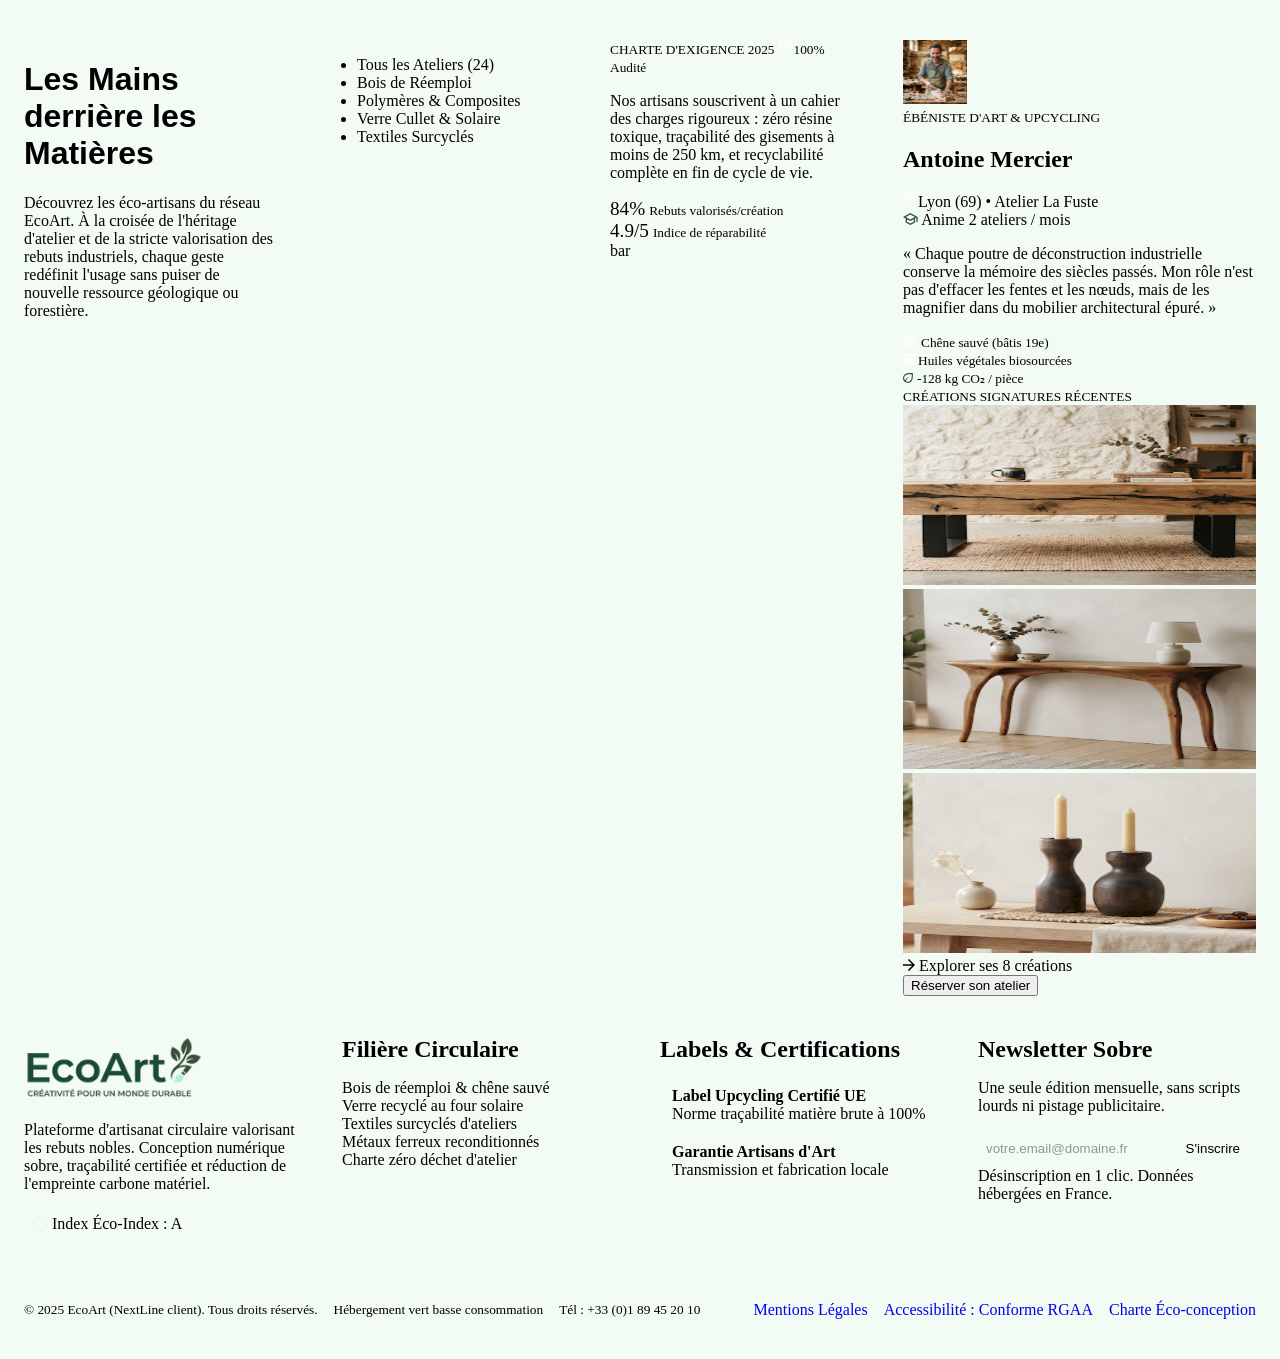
==== artisans.html @ bdea76fc "pushing the footer" ====
<!DOCTYPE html>
<html lang="fr">

<head>
    <meta charset="UTF-8">
    <meta name="viewport" content="width=device-width, initial-scale=1.0">
    <link rel="stylesheet" href="css/styles.css">
    <link rel="stylesheet" href="css/variables.css">
    <title>Nos Artisans - EcoArt</title>
</head>

<body>
    <div class="container">
        <div class="title">
            <h1>Les Mains derrière les
                Matières</h1>
            <p>Découvrez les éco-artisans du réseau EcoArt. À la croisée de l'héritage d'atelier et de la stricte
                valorisation des rebuts industriels, chaque geste redéfinit l'usage sans puiser de nouvelle
                ressource géologique ou forestière.</p>
        </div>
        <div class="choices">
            <ul>
                <li>Tous les Ateliers (24)</li>
                <li>Bois de Réemploi</li>
                <li>Polymères & Composites</li>
                <li>Verre Cullet & Solaire</li>
                <li>Textiles Surcyclés</li>
            </ul>
        </div>
        <div class="charte">
            <div>
                <small>CHARTE D'EXIGENCE 2025</small>
                <svg width="11" height="14" viewBox="0 0 11 14" fill="none" xmlns="http://www.w3.org/2000/svg">
                    <path
                        d="M4.63333 9.03333L8.4 5.26667L7.45 4.31667L4.63333 7.13333L3.23333 5.73333L2.28333 6.68333L4.63333 9.03333ZM5.33333 13.3333C3.78889 12.9444 2.51389 12.0583 1.50833 10.675C0.502778 9.29167 0 7.75556 0 6.06667V2L5.33333 0L10.6667 2V6.06667C10.6667 7.75556 10.1639 9.29167 9.15833 10.675C8.15278 12.0583 6.87778 12.9444 5.33333 13.3333ZM5.33333 11.9333C6.48889 11.5667 7.44444 10.8333 8.2 9.73333C8.95555 8.63333 9.33333 7.41111 9.33333 6.06667V2.91667L5.33333 1.41667L1.33333 2.91667V6.06667C1.33333 7.41111 1.71111 8.63333 2.46667 9.73333C3.22222 10.8333 4.17778 11.5667 5.33333 11.9333Z"
                        fill="white" />
                </svg>
                <small>100% Audité</small>
                <p>Nos artisans souscrivent à un cahier des charges rigoureux
                    : zéro résine toxique, traçabilité des gisements à moins de
                    250 km, et recyclabilité complète en fin de cycle de vie.</p>
                <div class="percent">
                    <div>
                        <big>84%</big>
                        <small>Rebuts valorisés/création</small>
                    </div>
                    <div>
                        <big>4.9/5</big>
                        <small>Indice de réparabilité</small>
                    </div>
                </div>
                <div>
                    bar
                </div>
            </div>
        </div>
        <div class="cards">
            <div class="card1">
                <div class="title">
                    <svg width="64" height="64" viewBox="0 0 64 64" fill="none" xmlns="http://www.w3.org/2000/svg"
                        xmlns:xlink="http://www.w3.org/1999/xlink">
                        <rect width="64" height="64" fill="url(#pattern0_17_77)" />
                        <defs>
                            <pattern id="pattern0_17_77" patternContentUnits="objectBoundingBox" width="1" height="1">
                                <use xlink:href="#image0_17_77"
                                    transform="matrix(0.00780904 0 0 0.0078125 -0.417563 0)" />
                            </pattern>
                            <image id="image0_17_77" width="235" height="128" preserveAspectRatio="none"
                                xlink:href="[data-uri]" />
                        </defs>
                    </svg>
                    <div class="right">
                        <small>ÉBÉNISTE D'ART & UPCYCLING</small>
                        <h2>Antoine Mercier</h2>
                        <svg width="11" height="14" viewBox="0 0 11 14" fill="none" xmlns="http://www.w3.org/2000/svg">
                            <path
                                d="M5.33333 6.66667C5.7 6.66667 6.01389 6.53611 6.275 6.275C6.53611 6.01389 6.66667 5.7 6.66667 5.33333C6.66667 4.96667 6.53611 4.65278 6.275 4.39167C6.01389 4.13056 5.7 4 5.33333 4C4.96667 4 4.65278 4.13056 4.39167 4.39167C4.13056 4.65278 4 4.96667 4 5.33333C4 5.7 4.13056 6.01389 4.39167 6.275C4.65278 6.53611 4.96667 6.66667 5.33333 6.66667ZM5.33333 11.5667C6.68889 10.3222 7.69444 9.19167 8.35 8.175C9.00556 7.15833 9.33333 6.25556 9.33333 5.46667C9.33333 4.25556 8.94722 3.26389 8.175 2.49167C7.40278 1.71944 6.45556 1.33333 5.33333 1.33333C4.21111 1.33333 3.26389 1.71944 2.49167 2.49167C1.71944 3.26389 1.33333 4.25556 1.33333 5.46667C1.33333 6.25556 1.66111 7.15833 2.31667 8.175C2.97222 9.19167 3.97778 10.3222 5.33333 11.5667ZM5.33333 13.3333C3.54444 11.8111 2.20833 10.3972 1.325 9.09167C0.441667 7.78611 0 6.57778 0 5.46667C0 3.8 0.536111 2.47222 1.60833 1.48333C2.68056 0.494444 3.92222 0 5.33333 0C6.74444 0 7.98611 0.494444 9.05833 1.48333C10.1306 2.47222 10.6667 3.8 10.6667 5.46667C10.6667 6.57778 10.225 7.78611 9.34167 9.09167C8.45833 10.3972 7.12222 11.8111 5.33333 13.3333Z"
                                fill="white" />
                        </svg>
                        <span>Lyon (69) • Atelier La Fuste</span>
                    </div>
                    <div class="smalltitle">
                        <svg width="15" height="12" viewBox="0 0 15 12" fill="none" xmlns="http://www.w3.org/2000/svg">
                            <path
                                d="M7.33333 12L2.66667 9.46667V5.46667L0 4L7.33333 0L14.6667 4V9.33333H13.3333V4.73333L12 5.46667V9.46667L7.33333 12ZM7.33333 6.46667L11.9 4L7.33333 1.53333L2.76667 4L7.33333 6.46667ZM7.33333 10.4833L10.6667 8.68333V6.16667L7.33333 8L4 6.16667V8.68333L7.33333 10.4833Z"
                                fill="#335238" />
                        </svg>
                        <span>Anime 2 ateliers / mois</span>
                    </div>
                    <p>« Chaque poutre de déconstruction industrielle conserve la mémoire des
                        siècles passés. Mon rôle n'est pas d'effacer les fentes et les nœuds, mais de
                        les magnifier dans du mobilier architectural épuré. »</p>
                    <div>
                        <div>
                            <svg width="14" height="12" viewBox="0 0 14 12" fill="none"
                                xmlns="http://www.w3.org/2000/svg">
                                <path
                                    d="M4.08333 11.6667V9.33333H0L2.24583 5.83333H1.16667L5.25 0L7 2.50833L8.75 0L12.8333 5.83333H11.7542L14 9.33333H9.91667V11.6667H7.58333V9.33333H6.41667V11.6667H4.08333ZM9.75625 8.16667H11.8708L9.61042 4.66667H10.5875L8.75 2.04167L7.71458 3.51458L9.33333 5.83333H8.25417L9.75625 8.16667ZM2.12917 8.16667H8.37083L6.11042 4.66667H7.0875L5.25 2.04167L3.4125 4.66667H4.38958L2.12917 8.16667ZM2.12917 8.16667H4.38958H3.4125H5.25H7.0875H6.11042H8.37083H2.12917ZM9.75625 8.16667H8.25417H9.33333H7.71458H8.75H10.5875H9.61042H11.8708H9.75625ZM7.58333 9.33333H9.91667H7.58333Z"
                                    fill="white" />
                            </svg>
                            <small>Chêne sauvé (bâtis 19e)</small>
                        </div>
                        <div>
                            <svg width="11" height="11" viewBox="0 0 11 11" fill="none"
                                xmlns="http://www.w3.org/2000/svg">
                                <path
                                    d="M0.583333 10.5C0.418056 10.5 0.279514 10.4441 0.167708 10.3323C0.0559028 10.2205 0 10.0819 0 9.91667C0 9.75139 0.0559028 9.61285 0.167708 9.50104C0.279514 9.38924 0.418056 9.33333 0.583333 9.33333H1.16667V5.83333H0.583333C0.418056 5.83333 0.279514 5.77743 0.167708 5.66563C0.0559028 5.55382 0 5.41528 0 5.25C0 5.08472 0.0559028 4.94618 0.167708 4.83437C0.279514 4.72257 0.418056 4.66667 0.583333 4.66667H1.16667V1.16667H0.583333C0.418056 1.16667 0.279514 1.11076 0.167708 0.998958C0.0559028 0.887153 0 0.748611 0 0.583333C0 0.418056 0.0559028 0.279514 0.167708 0.167708C0.279514 0.0559028 0.418056 0 0.583333 0H9.91667C10.0819 0 10.2205 0.0559028 10.3323 0.167708C10.4441 0.279514 10.5 0.418056 10.5 0.583333C10.5 0.748611 10.4441 0.887153 10.3323 0.998958C10.2205 1.11076 10.0819 1.16667 9.91667 1.16667H9.33333V4.66667H9.91667C10.0819 4.66667 10.2205 4.72257 10.3323 4.83437C10.4441 4.94618 10.5 5.08472 10.5 5.25C10.5 5.41528 10.4441 5.55382 10.3323 5.66563C10.2205 5.77743 10.0819 5.83333 9.91667 5.83333H9.33333V9.33333H9.91667C10.0819 9.33333 10.2205 9.38924 10.3323 9.50104C10.4441 9.61285 10.5 9.75139 10.5 9.91667C10.5 10.0819 10.4441 10.2205 10.3323 10.3323C10.2205 10.4441 10.0819 10.5 9.91667 10.5H0.583333ZM2.33333 9.33333H8.16667V5.83333C8.00139 5.83333 7.86285 5.77743 7.75104 5.66563C7.63924 5.55382 7.58333 5.41528 7.58333 5.25C7.58333 5.08472 7.63924 4.94618 7.75104 4.83437C7.86285 4.72257 8.00139 4.66667 8.16667 4.66667V1.16667H2.33333V4.66667C2.49861 4.66667 2.63715 4.72257 2.74896 4.83437C2.86076 4.94618 2.91667 5.08472 2.91667 5.25C2.91667 5.41528 2.86076 5.55382 2.74896 5.66563C2.63715 5.77743 2.49861 5.83333 2.33333 5.83333V9.33333ZM5.25 7.58333C5.73611 7.58333 6.14931 7.41563 6.48958 7.08021C6.82986 6.74479 7 6.33889 7 5.8625C7 5.48333 6.89062 5.15764 6.67188 4.88542C6.45312 4.61319 5.97917 4.05417 5.25 3.20833C4.52083 4.04444 4.04688 4.60104 3.82812 4.87813C3.60938 5.15521 3.5 5.48333 3.5 5.8625C3.5 6.33889 3.67014 6.74479 4.01042 7.08021C4.35069 7.41563 4.76389 7.58333 5.25 7.58333ZM2.33333 9.33333V1.16667V9.33333Z"
                                    fill="white" />
                            </svg>
                            <small>Huiles végétales biosourcées</small>
                        </div>
                        <div>
                            <svg width="10" height="10" viewBox="0 0 10 10" fill="none"
                                xmlns="http://www.w3.org/2000/svg">
                                <path
                                    d="M1.4 8.51218C0.9625 8.07468 0.619792 7.56912 0.371875 6.99551C0.123958 6.4219 0 5.82885 0 5.21635C0 4.60385 0.116667 3.99864 0.35 3.40072C0.583333 2.8028 0.9625 2.24135 1.4875 1.71635C1.82778 1.37607 2.24826 1.0844 2.74896 0.841346C3.24965 0.598291 3.84271 0.406277 4.52812 0.265304C5.21354 0.124332 5.99618 0.0392628 6.87604 0.0100962C7.7559 -0.0190705 8.74028 0.0149573 9.82917 0.112179C9.90694 1.14274 9.93125 2.09065 9.90208 2.95593C9.87292 3.82121 9.79271 4.60142 9.66146 5.29655C9.53021 5.99169 9.34549 6.59933 9.10729 7.11947C8.8691 7.63961 8.575 8.07468 8.225 8.42468C7.70972 8.93996 7.16285 9.31669 6.58437 9.55489C6.0059 9.79308 5.41528 9.91218 4.8125 9.91218C4.18056 9.91218 3.56319 9.78822 2.96042 9.5403C2.35764 9.29239 1.8375 8.94968 1.4 8.51218ZM3.03333 8.27885C3.31528 8.44412 3.60451 8.56322 3.90104 8.63614C4.19757 8.70905 4.50139 8.74551 4.8125 8.74551C5.25972 8.74551 5.70208 8.65558 6.13958 8.47572C6.57708 8.29586 6.99514 8.00662 7.39375 7.60801C7.56875 7.43301 7.74618 7.18753 7.92604 6.87155C8.1059 6.55558 8.26146 6.14239 8.39271 5.63197C8.52396 5.12155 8.62361 4.50419 8.69167 3.77989C8.75972 3.05558 8.76944 2.19274 8.72083 1.19135C8.24444 1.1719 7.70729 1.16461 7.10938 1.16947C6.51146 1.17433 5.91597 1.22051 5.32292 1.30801C4.72986 1.39551 4.16597 1.53649 3.63125 1.73093C3.09653 1.92537 2.65903 2.19274 2.31875 2.53301C1.88125 2.97051 1.57986 3.40315 1.41458 3.83093C1.24931 4.25871 1.16667 4.6719 1.16667 5.07051C1.16667 5.64412 1.27604 6.14725 1.49479 6.57989C1.71354 7.01253 1.90556 7.31635 2.07083 7.49135C2.47917 6.71357 3.01875 5.96739 3.68958 5.2528C4.36042 4.53822 5.14306 3.95246 6.0375 3.49551C5.3375 4.10801 4.72743 4.80072 4.20729 5.57364C3.68715 6.34655 3.29583 7.24829 3.03333 8.27885Z"
                                    fill="#335238" />
                            </svg>
                            <small>-128 kg CO₂ / pièce</small>
                        </div>
                    </div>
                    <div>
                        <small>CRÉATIONS SIGNATURES RÉCENTES</small>
                        <svg width="353" height="180" viewBox="0 0 353 180" fill="none"
                            xmlns="http://www.w3.org/2000/svg" xmlns:xlink="http://www.w3.org/1999/xlink">
                            <rect width="353" height="180" fill="url(#pattern0_17_111)" />
                            <defs>
                                <pattern id="pattern0_17_111" patternContentUnits="objectBoundingBox" width="1"
                                    height="1">
                                    <use xlink:href="#image0_17_111"
                                        transform="translate(-0.417563) scale(0.00358423)" />
                                </pattern>
                                <image id="image0_17_111" width="512" height="279" preserveAspectRatio="none"
                                    xlink:href="[data-uri]" />
                            </defs>
                        </svg>
                        <svg width="353" height="180" viewBox="0 0 353 180" fill="none"
                            xmlns="http://www.w3.org/2000/svg" xmlns:xlink="http://www.w3.org/1999/xlink">
                            <rect width="353" height="180" fill="url(#pattern0_17_115)" />
                            <defs>
                                <pattern id="pattern0_17_115" patternContentUnits="objectBoundingBox" width="1"
                                    height="1">
                                    <use xlink:href="#image0_17_115"
                                        transform="translate(-0.417563) scale(0.00358423)" />
                                </pattern>
                                <image id="image0_17_115" width="512" height="279" preserveAspectRatio="none"
                                    xlink:href="[data-uri]" />
                            </defs>
                        </svg>

                        <svg width="353" height="180" viewBox="0 0 353 180" fill="none"
                            xmlns="http://www.w3.org/2000/svg" xmlns:xlink="http://www.w3.org/1999/xlink">
                            <rect width="353" height="180" fill="url(#pattern0_17_119)" />
                            <defs>
                                <pattern id="pattern0_17_119" patternContentUnits="objectBoundingBox" width="1"
                                    height="1">
                                    <use xlink:href="#image0_17_119"
                                        transform="translate(-0.417563) scale(0.00358423)" />
                                </pattern>
                                <image id="image0_17_119" width="512" height="279" preserveAspectRatio="none"
                                    xlink:href="[data-uri]" />
                            </defs>
                        </svg>

                    </div>
                </div>
                <div>
                    <div>
                        <svg width="12" height="12" viewBox="0 0 12 12" fill="none" xmlns="http://www.w3.org/2000/svg">
                            <path
                                d="M9.13125 6.75H0V5.25H9.13125L4.93125 1.05L6 0L12 6L6 12L4.93125 10.95L9.13125 6.75Z"
                                fill="black" />
                        </svg>
                        <span>Explorer ses 8 créations</span>
                    </div>
                    <button <svg width="12" height="14" viewBox="0 0 12 14" fill="none"
                        xmlns="http://www.w3.org/2000/svg">
                        <path
                            d="M1.33333 13.3333C0.966667 13.3333 0.652778 13.2028 0.391667 12.9417C0.130556 12.6806 0 12.3667 0 12V2.66667C0 2.3 0.130556 1.98611 0.391667 1.725C0.652778 1.46389 0.966667 1.33333 1.33333 1.33333H2V0H3.33333V1.33333H8.66667V0H10V1.33333H10.6667C11.0333 1.33333 11.3472 1.46389 11.6083 1.725C11.8694 1.98611 12 2.3 12 2.66667V12C12 12.3667 11.8694 12.6806 11.6083 12.9417C11.3472 13.2028 11.0333 13.3333 10.6667 13.3333H1.33333ZM1.33333 12H10.6667V5.33333H1.33333V12ZM1.33333 4H10.6667V2.66667H1.33333V4ZM1.33333 4V2.66667V4Z"
                            fill="#335238" />
                        </svg>
                        Réserver son atelier
                    </button>
                </div>
            </div>
            <div class="card2">

            </div>
            <div class="card3">

            </div>
            <div class="card4">

            </div>
            <div class="card5">

            </div>
        </div>
    </div>

    <footer>
        <div class="container">
            <div class="brand">
                <div class="footer-logo">
                    <img src="assets/images/Logo EcoArt.png" alt="EcoArt, créativité pour un monde durable">
                </div>
                <div class="index-eco">
                    <p>Plateforme d'artisanat circulaire valorisant
                        les rebuts nobles. Conception numérique
                        sobre, traçabilité certifiée et réduction de
                        l'empreinte carbone matériel.</p>
                    <div class="tag">
                        <svg width="14" height="14" viewBox="0 0 14 14" fill="none" xmlns="http://www.w3.org/2000/svg">
                            <path
                                d="M4.56252 14L3.42189 11.8667L1.2607 11.3333L1.47081 8.86667L0 7L1.47081 5.13333L1.2607 2.66667L3.42189 2.13333L4.56252 0L6.60365 0.966667L8.64478 0L9.78541 2.13333L11.9466 2.66667L11.7365 5.13333L13.2073 7L11.7365 8.86667L11.9466 11.3333L9.78541 11.8667L8.64478 14L6.60365 13.0333L4.56252 14ZM5.0728 12.3L6.60365 11.5667L8.16451 12.3L9.00498 10.7L10.6559 10.2667L10.5058 8.4L11.6164 7L10.5058 5.56667L10.6559 3.7L9.00498 3.3L8.13449 1.7L6.60365 2.43333L5.04279 1.7L4.20232 3.3L2.55141 3.7L2.70149 5.56667L1.59088 7L2.70149 8.4L2.55141 10.3L4.20232 10.7L5.0728 12.3ZM5.9733 9.36667L9.36517 5.6L8.52471 4.63333L5.9733 7.46667L4.68259 6.06667L3.84212 7L5.9733 9.36667Z"
                                fill="#ECF6EE" />
                        </svg>
                        <span class="text">Index Éco-Index : A</span>
                    </div>
                </div>
            </div>
            <div class="filiere-circulaire">
                <h2>Filière Circulaire</h2>
                <ul>
                    <li>Bois de réemploi &amp; chêne sauvé</li>
                    <li>Verre recyclé au four solaire</li>
                    <li>Textiles surcyclés d'ateliers</li>
                    <li>Métaux ferreux reconditionnés</li>
                    <li>Charte zéro déchet d'atelier</li>
                </ul>
            </div>
            <div class="labels-certifications">
                <h2>Labels &amp; Certifications</h2>
                <ul class="labels">
                    <li class="label-card">
                        <strong>Label Upcycling Certifié UE</strong>
                        <span>Norme traçabilité matière brute à 100%</span>
                    </li>
                    <li class="label-card">
                        <strong>Garantie Artisans d'Art</strong>
                        <span>Transmission et fabrication locale</span>
                    </li>
                </ul>
            </div>
            <div class="newsletter">
                <h2>Newsletter Sobre</h2>
                <p>Une seule édition mensuelle, sans scripts
                    lourds ni pistage publicitaire.</p>
                <form action="#">
                    <input type="email" id="email" name="email" placeholder="votre.email@domaine.fr"
                        aria-label="Votre adresse e-mail" required>
                    <button type="submit" class="btn">S'inscrire</button>
                </form>
                <p class="newsletter-note">Désinscription en 1 clic. Données hébergées
                    en France.</p>
            </div>
            <div class="credits">
                <div class="credits-info">
                    <small>© 2025 EcoArt (NextLine client). Tous droits réservés.</small>
                    <small class="A">Hébergement vert basse consommation</small>
                    <small class="A">Tél : +33 (0)1 89 45 20 10</small>
                </div>
                <ul class="credits-links">
                    <li><a href="#">Mentions Légales</a></li>
                    <li><a href="#">Accessibilité : Conforme RGAA</a></li>
                    <li><a href="#">Charte Éco-conception</a></li>
                </ul>
            </div>
        </div>
    </footer>
</body>

</html>
---- css/styles.css ----
h1 {
    font-family: 'Franklin Gothic Medium', 'Arial Narrow', Arial, sans-serif;
}

body {
    background-color: #F2FCF4;
    margin: 0;
    display: flex;
    flex-direction: column;
    align-items: center;
}

nav {
    background-color: #F2FCF4;
}

.nav {
    position: relative;
    display: flex;
    justify-content: space-between;
    align-items: center;
    padding: 24px;
}

.toggle {
    position: absolute;
    opacity: 0;
    width: 44px;
    height: 44px;
    right: 1rem;
    margin: 0;
    cursor: pointer;
    z-index: 2;
}

.burger {
    display: flex;
    flex-direction: column;
    justify-content: center;
    gap: 5px;
    width: 44px;
    height: 44px;
    padding: 10px;
    cursor: pointer;
}

.bar {
    display: block;
    height: 2px;
    background: currentColor;
    transition: transform 0.3s, opacity 0.3s;
}

.toggle:focus-visible+.burger {
    outline: 2px solid currentColor;
}

.toggle:checked+.burger .bar:nth-child(1) {
    transform: translateY(7px) rotate(45deg);
}

.toggle:checked+.burger .bar:nth-child(2) {
    opacity: 0;
}

.toggle:checked+.burger .bar:nth-child(3) {
    transform: translateY(-7px) rotate(-45deg);
}

.items {
    display: none;
    position: absolute;
    top: 100%;
    left: 0;
    right: 0;
    flex-direction: column;
    margin: 0;
    padding: 0;
    list-style: none;
}

.toggle:checked~.items {
    display: flex;
    flex-direction: column;
}

.item {
    display: block;
    padding: 1rem;
    text-decoration: none;
    color: inherit;
    border-top: 1px solid #eee;
}

.header-section {
    background-color: #2F5233;
    margin: 0;
    padding: 20px;
}

footer {
    width: 100%;
    max-width: 100vw;
    background-color: var(--raw-surface-sage-4);
    text-align: center;
    color: var(--raw-neutral-800);
}

.container {
    display: flex;
    flex-direction: column;
    align-items: center;
    gap: 18px;
    padding: 8px 0 0;
}

footer h2 {
    margin: 0 0 16px;
}

.brand {
    display: flex;
    flex-direction: column;
    align-items: center;
    gap: 18px;
}

.footer-logo img {
    display: block;
    width: 180px;
    max-width: 100%;
    height: auto;
}


.index-eco {
    display: flex;
    flex-direction: column;
    align-items: center;
    gap: 18px;
}

.index-eco p {
    max-width: 275px;
    margin: 0;
}

.tag {
    display: inline-flex;
    justify-content: center;
    align-items: center;
    gap: 4px;
    padding: 4px 8px 4px 8px;
    border-radius: 20px;
    background-color: var(--raw-green-900);
    color: var(--raw-surface-sage-4);
}

.tag svg {
    width: 16px;
    height: 16px;
}

footer ul {
    margin: 0;
    padding: 0;
    list-style: none;
}

.filiere-circulaire,
.labels-certifications {
    display: flex;
    flex-direction: column;
    align-items: center;
    width: 100%;
}

.labels {
    display: flex;
    flex-direction: column;
    gap: 4px;
    width: 100%;
}

.label-card {
    display: flex;
    flex-direction: column;
    padding: 8px 12px;
    border-radius: 6px;
    background-color: var(--raw-green-700);
    color: var(--raw-surface-sage-4);
}

.newsletter {
    display: flex;
    flex-direction: column;
    align-items: center;
    width: 100%;
}

.newsletter h2 {
    margin-bottom: 24px;
}

.newsletter p {
    max-width: 275px;
    margin: 0 0 20px;
}

.newsletter form {
    display: flex;
    flex-direction: column;
    gap: 5px;
    width: 100%;
}

.newsletter input {
    width: 100%;
    padding: 6px 8px;
    border: 0;
    border-radius: 4px;
    background-color: var(--raw-surface-white);
}

.newsletter input::placeholder {
    color: #8a9a90;
}

.btn {
    width: 100%;
    padding: 6px 8px;
    border: 0;
    border-radius: 4px;
    background-color: var(--raw-green-900);
    color: var(--raw-surface-white);
    cursor: pointer;
}

.newsletter .newsletter-note {
    max-width: 230px;
    margin: 5px 0 0;
}

.credits {
    display: flex;
    flex-direction: column;
    align-items: center;
    gap: 8px;
    width: 100%;
    padding: 8px 12px;
    background-color: var(--raw-surface-sage-2);
}

.credits-info,
.credits-links {
    display: flex;
    flex-direction: column;
    align-items: center;
    gap: 4px;
}

.credits-links a {
    text-decoration: none;
}

.credits-links a:hover,
.credits-links a:focus-visible {
    text-decoration: underline;
}

.credits-links,
.A {
    display: none;
}

@media screen and (min-width: 768px) {
    footer {
        text-align: left;
    }

    .container {
        display: grid;
        grid-template-columns: repeat(2, 1fr);
        align-items: start;
        gap: 32px 24px;
        padding: 32px 24px 0;
    }

    .brand,
    .index-eco,
    .filiere-circulaire,
    .labels-certifications,
    .newsletter {
        align-items: flex-start;
    }

    .newsletter h2 {
        margin-bottom: 16px;
    }

    .newsletter form {
        flex-direction: row;
    }

    .newsletter input {
        flex: 1;
        width: auto;
        min-width: 0;
    }

    .btn {
        width: auto;
        padding: 6px 16px;
        white-space: nowrap;
    }

    .credits {
        grid-column: 1 / -1;
        width: auto;
        align-items: flex-start;
        gap: 12px;
        padding: 16px 0 32px;
        background-color: transparent;
    }

    .credits-info,
    .credits-links {
        flex-direction: row;
        flex-wrap: wrap;
        align-items: center;
        gap: 8px 16px;
    }

    .credits-links,
    .A {
        display: flex;
    }
}

@media screen and (min-width: 1024px) {
    .container {
        grid-template-columns: repeat(4, 1fr);
        column-gap: 40px;
        padding: 40px 24px 0;
        max-width: 1280px;
        margin: 0 auto;
    }

    .credits {
        flex-direction: row;
        flex-wrap: wrap;
        justify-content: space-between;
        align-items: center;
        gap: 12px 24px;
        padding: 32px 0 40px;
    }
}
---- css/variables.css ----
:root {
  /* 1. PALETTE BRUTE */

  /* Verts */
  --green-950: #002111;
  --green-900: #14422D;   /* vert principal de la marque */
  --green-850: #1D5D40;
  --green-800: #235B3E;
  --green-720: #335238;   /* vert ateliers / artisans / bandeaux */
  --green-700: #37583C;
  --green-650: #2D5A43;
  --green-550: #3A674F;
  --green-300: #9FCFB2;
  --green-200: #B5F0CA;   /* accent pastel */

  /* Terracotta */
  --terracotta-950: #3A0A00;
  --terracotta-800: #733826;
  --terracotta-600: #86432D;  /* CTA principal */
  --terracotta-500: #944931;
  --terracotta-200: #FD9D80;
  --terracotta-100: #FFE2D6;  /* fond pêche doux */

  /* Rouge */
  --red-500: #BA1A1A;

  /* Neutres */
  --neutral-900: #151D19;
  --neutral-800: #414943;
  --neutral-600: #717973;
  --neutral-500: #767676;
  --neutral-400: #9CA3AF;

  /* Surfaces claires */
  --white:       #FFFFFF;
  --mint-50:     #F2FCF4;
  --sage-100:    #EDF8F2;
  --sage-150:    #ECF6EE;
  --sage-200:    #E9F3EB;
  --sage-300:    #D7EFE2;
  --linen:       #E1EBE3;
  --cream:       #F8EFEC;


  --bg-page:            var(--mint-50);        /* fond général des pages */
  --bg-page-alt:        var(--white);
  --bg-section-light:   var(--sage-150);       /* sections claires, footer */
  --bg-section-dark:    var(--green-900);      /* sections très foncées */
  --bg-section-accent:  var(--green-720);      /* bandeaux, ateliers, artisans */
  --bg-section-warm:    var(--terracotta-100); /* sections pêche */

  /* ---------- CARTES ---------- */
  --card-bg:            var(--white);
  --card-bg-soft:       var(--sage-100);
  --card-bg-muted:      var(--mint-50);
  --card-bg-dark:       var(--green-720);      /* carte produit sombre */
  --card-text-on-dark:  var(--white);

  /* ---------- TEXTE ---------- */
  --text-primary:       var(--neutral-900);    /* titres */
  --text-body:          var(--neutral-800);    /* texte courant */
  --text-muted:         var(--neutral-600);    /* labels, texte secondaire */
  --text-inverse:       var(--white);          /* sur fond sombre */
  --text-brand:         var(--green-900);
  --text-accent:        var(--terracotta-600); /* sur-titres (ex: FILIÈRE D'ÉCO-CONCEPTION) */
  --text-error:         var(--red-500);

  /* ---------- BOUTONS ---------- */
  /* Primaire (terracotta) */
  --btn-primary-bg:         var(--terracotta-600);
  --btn-primary-bg-hover:   var(--terracotta-500);
  --btn-primary-text:       var(--white);

  /* Secondaire (vert) */
  --btn-secondary-bg:       var(--green-900);
  --btn-secondary-bg-hover: var(--green-720);
  --btn-secondary-text:     var(--white);

  /* Bouton clair (ex: "Ajouter" sur carte sombre) */
  --btn-light-bg:           var(--white);
  --btn-light-text:         var(--green-900);

  /* ---------- FILTRES / PILLS ---------- */
  --filter-bg:              var(--sage-200);
  --filter-text:            var(--text-primary);
  --filter-active-bg:       var(--green-900);
  --filter-active-text:     var(--white);

  /* ---------- FORMULAIRES ---------- */
  --input-bg:               var(--white);
  --input-text:             var(--text-primary);
  --input-placeholder:      var(--neutral-600);
  --input-border:           var(--neutral-500);
  --input-border-focus:     var(--green-900);
  --input-border-error:     var(--red-500);
  --input-search-bg:        var(--green-720);  /* barre de recherche */
  --input-search-text:      var(--white);

  /* ---------- BADGES & TAGS ---------- */
  --badge-green-bg:         var(--sage-300);
  --badge-green-text:       var(--green-900);
  --badge-warm-bg:          var(--terracotta-100);
  --badge-warm-text:        var(--terracotta-950);
  --badge-dark-bg:          var(--green-900);
  --badge-dark-text:        var(--white);

  /* ---------- BORDURES & SÉPARATEURS ---------- */
  --border-subtle:          rgba(219, 229, 221, 0.90);
  --border-light:           rgba(192, 201, 193, 0.30);
  --border-strong:          var(--neutral-400);
  --border-brand:           var(--green-900);

  /* ---------- ÉTATS / FEEDBACK ---------- */
  --state-success:          var(--green-800);
  --state-success-bg:       var(--sage-300);
  --state-error:            var(--red-500);
  --state-warning-bg:       var(--terracotta-100);

  /* ---------- ICÔNES ---------- */
  --icon-default:           var(--green-900);
  --icon-inverse:           var(--white);
  --icon-accent:            var(--terracotta-600);

  /* ---------- OVERLAYS / TRANSPARENCES ---------- */
  --overlay-dark:           rgba(51, 82, 56, 0.90);
  --overlay-light:          rgba(242, 252, 244, 0.95);
  --overlay-light-soft:     rgba(242, 252, 244, 0.90);
  --overlay-white:          rgba(255, 255, 255, 0.20);
  --overlay-green:          rgba(20, 66, 45, 0.20);

  /* ---------- HEADER / FOOTER ---------- */
  --header-bg:              var(--bg-page);
  --header-text:            var(--text-primary);
  --footer-bg:              var(--bg-section-light);
  --footer-text:            var(--text-body);
}

/* Exemple d'utilisation :
   .btn-primary { background: var(--btn-primary-bg); color: var(--btn-primary-text); }
   .btn-primary:hover { background: var(--btn-primary-bg-hover); }
   .card--dark { background: var(--card-bg-dark); color: var(--card-text-on-dark); }
*/
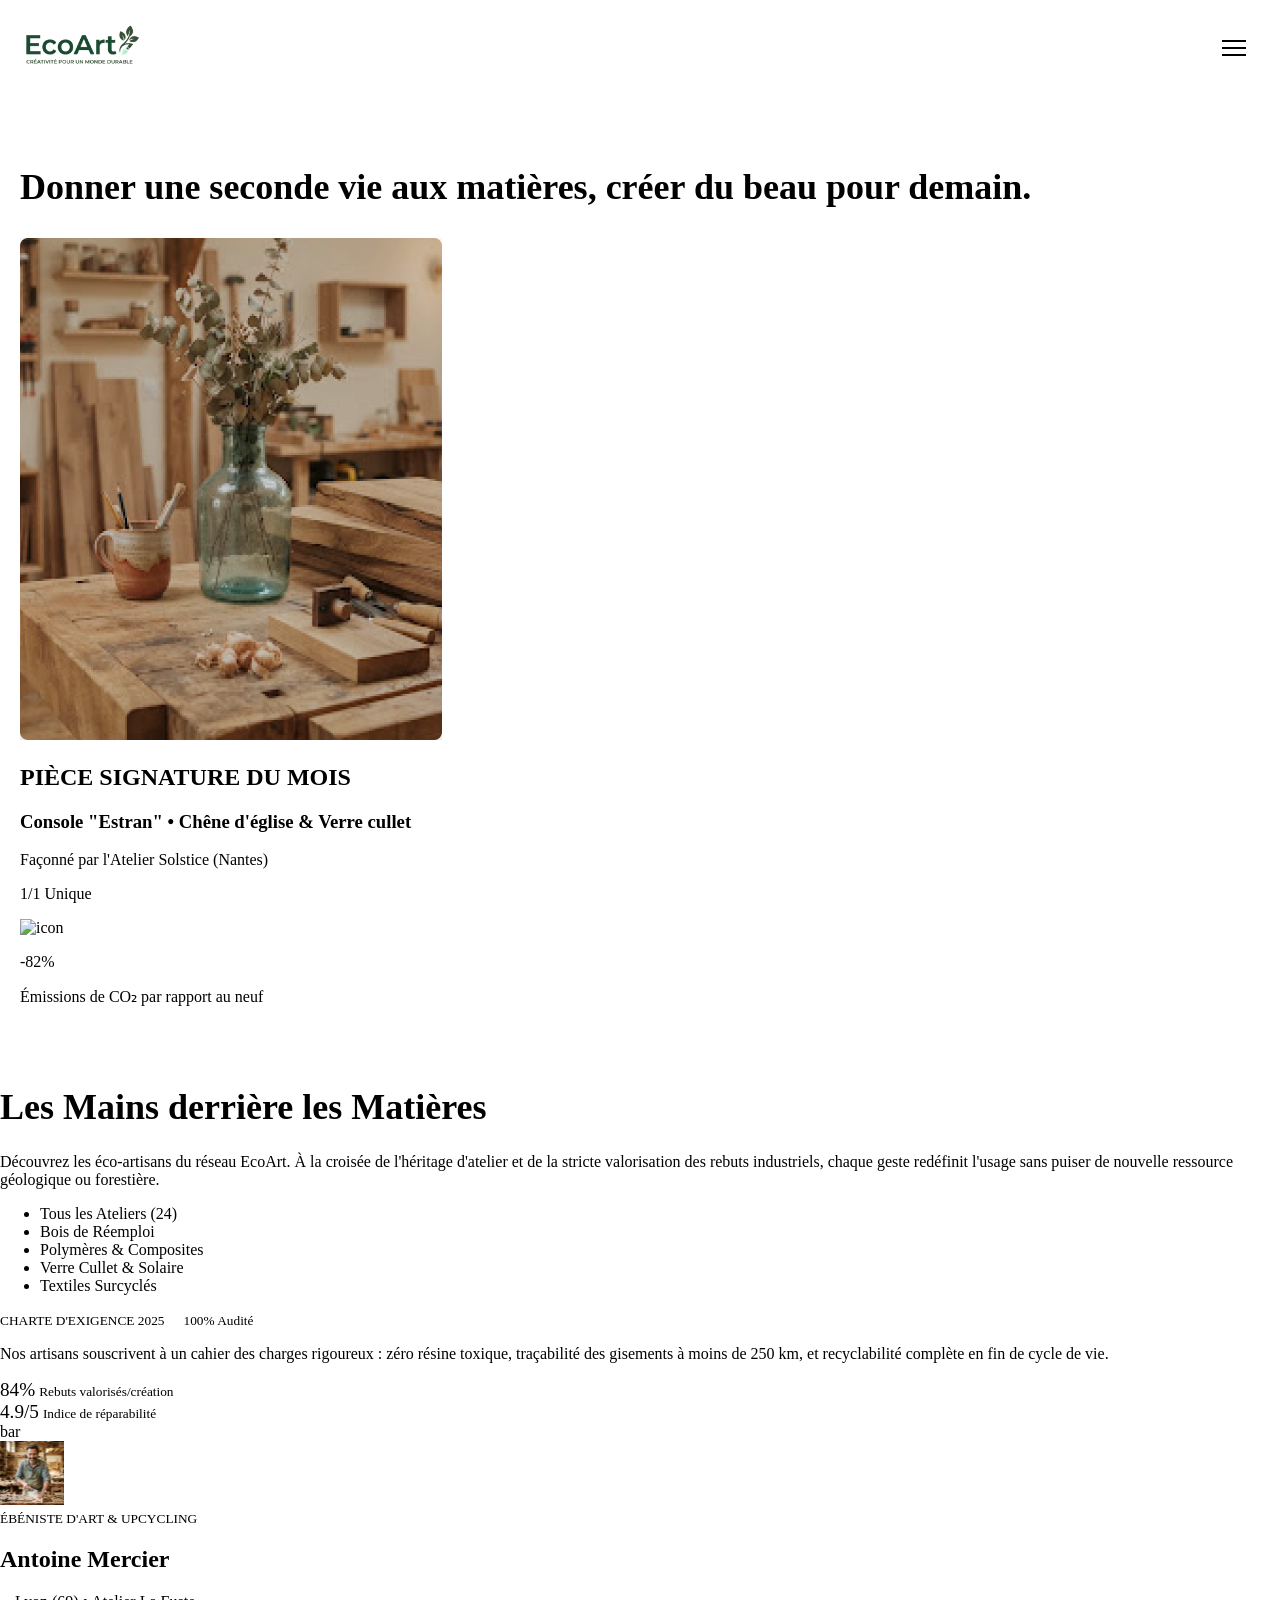
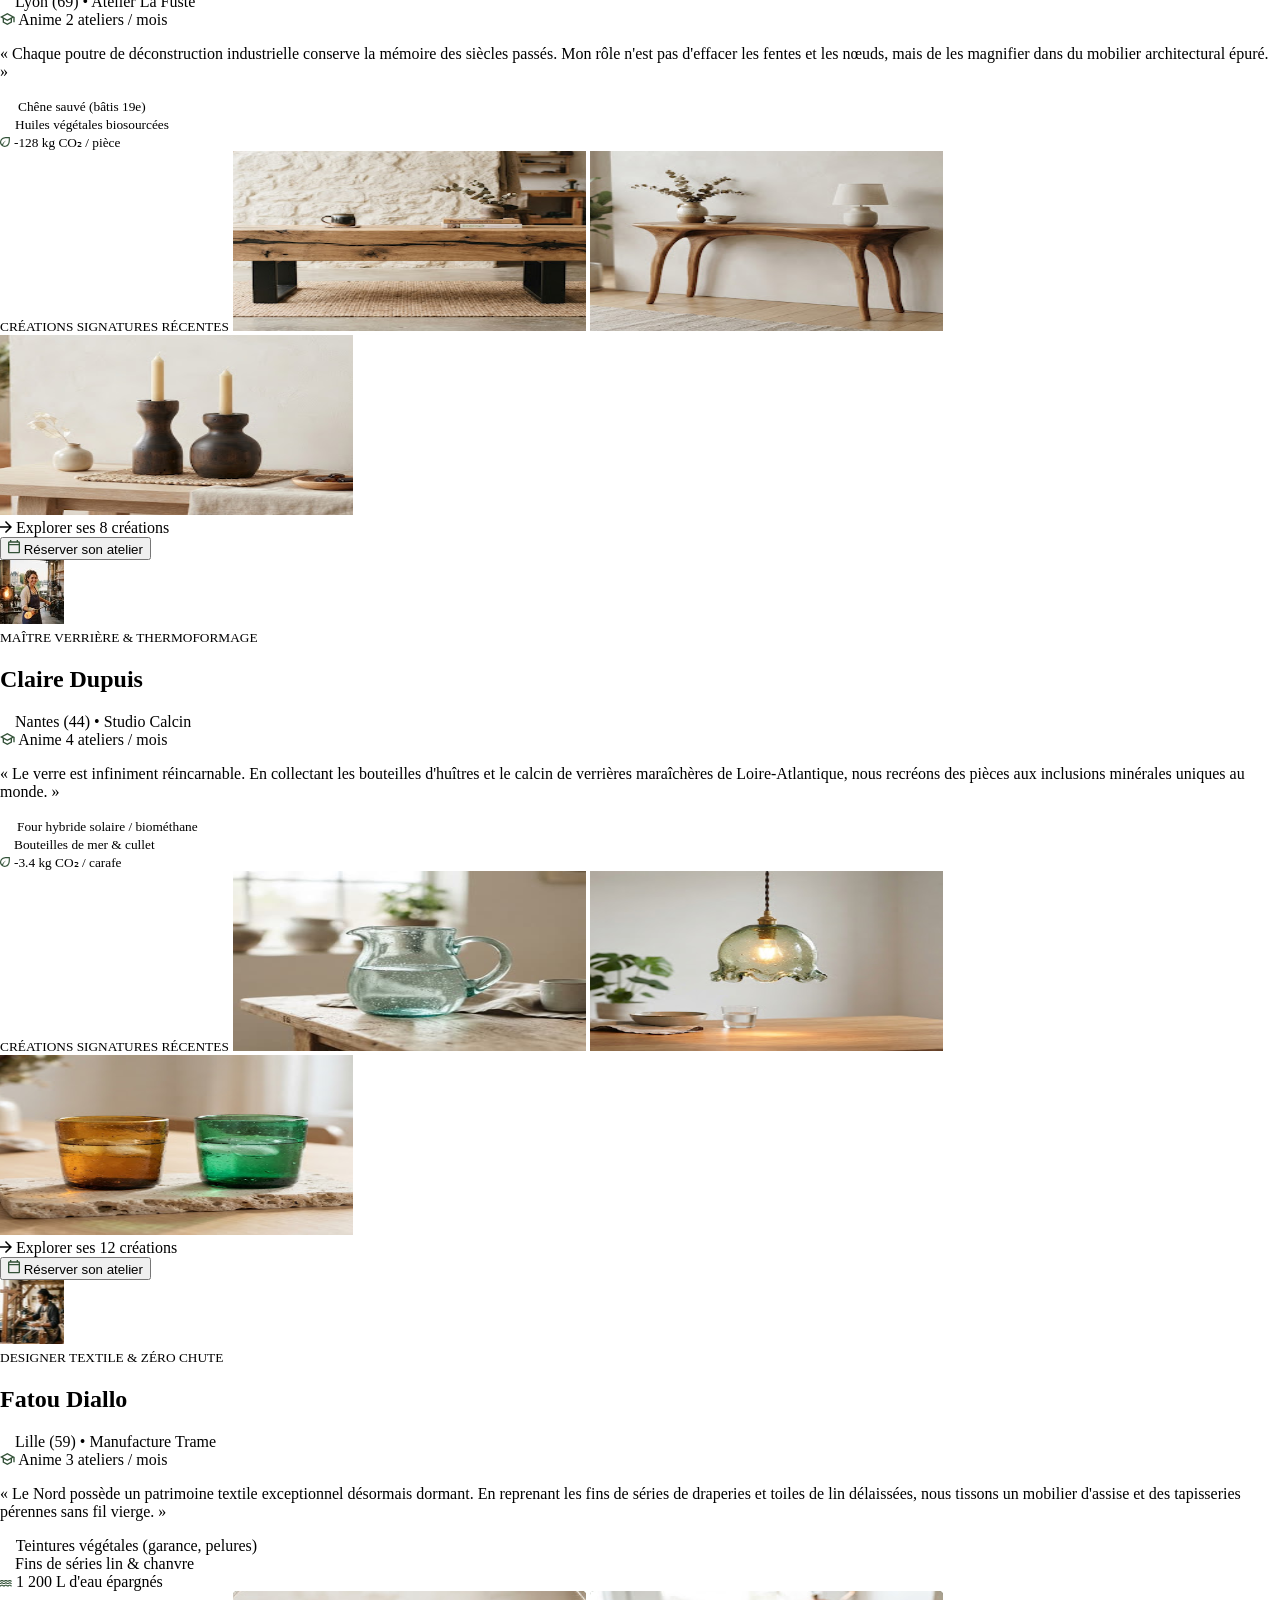
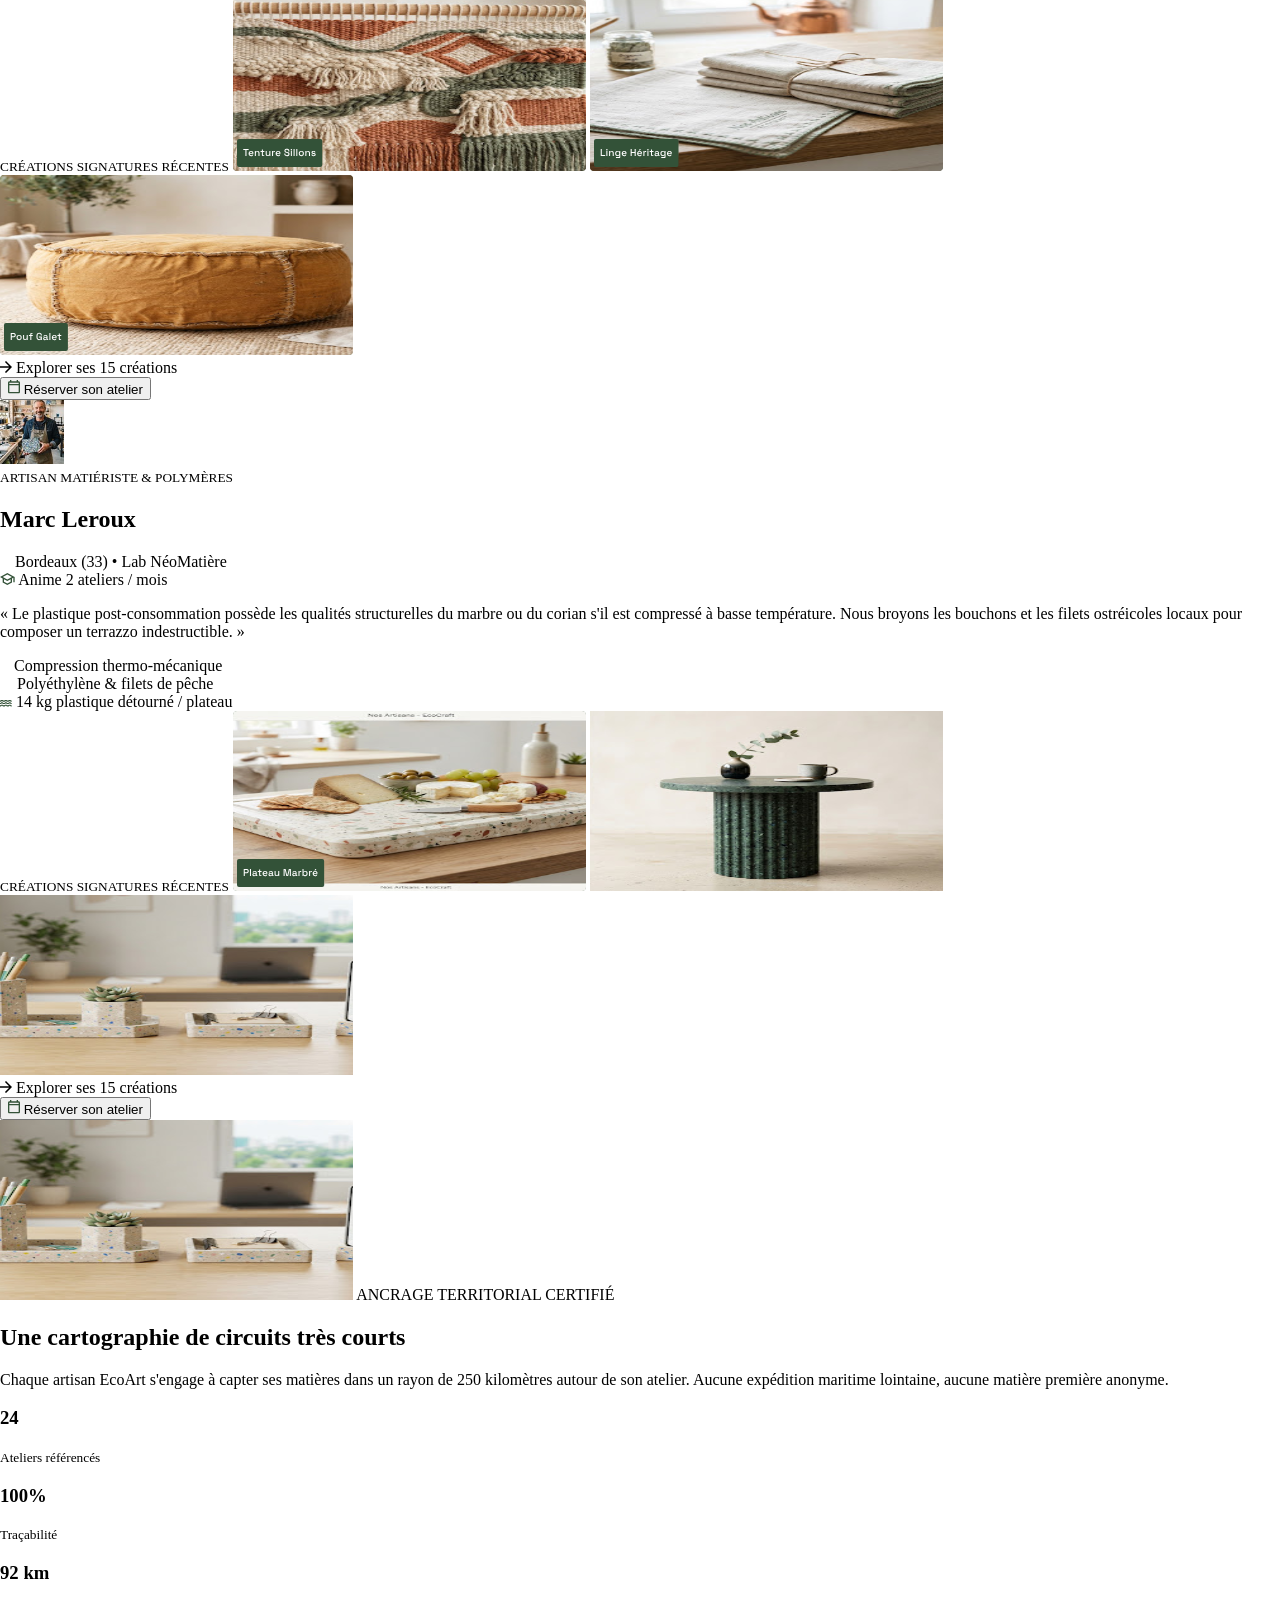
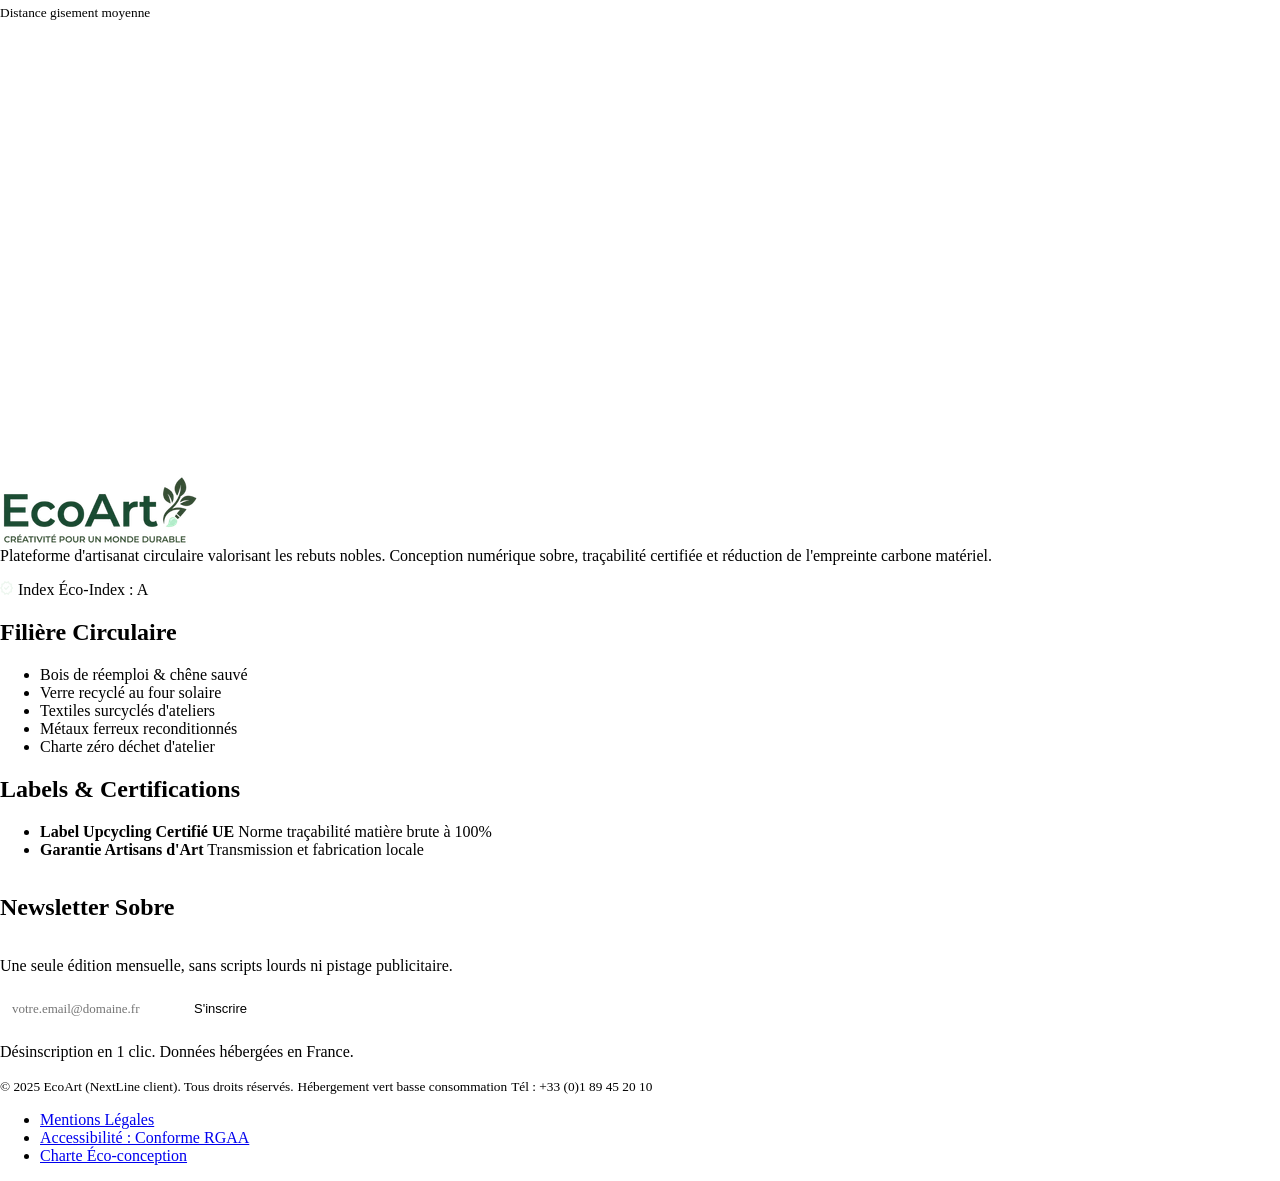
==== commit 456d73e4: "html artisans" ====
--- a/artisans.html
+++ b/artisans.html
@@ -10,194 +10,793 @@
 </head>
 
 <body>
-    <div class="container">
-        <div class="title">
-            <h1>Les Mains derrière les
-                Matières</h1>
-            <p>Découvrez les éco-artisans du réseau EcoArt. À la croisée de l'héritage d'atelier et de la stricte
-                valorisation des rebuts industriels, chaque geste redéfinit l'usage sans puiser de nouvelle
-                ressource géologique ou forestière.</p>
-        </div>
-        <div class="choices">
-            <ul>
-                <li>Tous les Ateliers (24)</li>
-                <li>Bois de Réemploi</li>
-                <li>Polymères & Composites</li>
-                <li>Verre Cullet & Solaire</li>
-                <li>Textiles Surcyclés</li>
+
+    <header class="header">
+        <nav class="nav">
+            <a href="/" class="logo">
+                <img src="./assets/images/Logo EcoArt.png" alt="EcoArt, retour à l'accueil">
+            </a>
+
+            <input type="checkbox" id="toggle" class="toggle">
+            <label for="toggle" class="burger">
+                <span class="bar"></span>
+                <span class="bar"></span>
+                <span class="bar"></span>
+            </label>
+
+            <ul class="items">
+                <li><a class="item" href="/">Accueil</a></li>
+                <li><a class="item" href="/catalogue">Catalogue</a></li>
+                <li><a class="item" href="/ateliers">Ateliers & Services</a></li>
+                <li><a class="item" href="/artisans">Nos Artisans</a></li>
+                <li><a class="item" href="/contact">Impact & Contact</a></li>
             </ul>
-        </div>
-        <div class="charte">
-            <div>
-                <small>CHARTE D'EXIGENCE 2025</small>
-                <svg width="11" height="14" viewBox="0 0 11 14" fill="none" xmlns="http://www.w3.org/2000/svg">
-                    <path
-                        d="M4.63333 9.03333L8.4 5.26667L7.45 4.31667L4.63333 7.13333L3.23333 5.73333L2.28333 6.68333L4.63333 9.03333ZM5.33333 13.3333C3.78889 12.9444 2.51389 12.0583 1.50833 10.675C0.502778 9.29167 0 7.75556 0 6.06667V2L5.33333 0L10.6667 2V6.06667C10.6667 7.75556 10.1639 9.29167 9.15833 10.675C8.15278 12.0583 6.87778 12.9444 5.33333 13.3333ZM5.33333 11.9333C6.48889 11.5667 7.44444 10.8333 8.2 9.73333C8.95555 8.63333 9.33333 7.41111 9.33333 6.06667V2.91667L5.33333 1.41667L1.33333 2.91667V6.06667C1.33333 7.41111 1.71111 8.63333 2.46667 9.73333C3.22222 10.8333 4.17778 11.5667 5.33333 11.9333Z"
-                        fill="white" />
-                </svg>
-                <small>100% Audité</small>
-                <p>Nos artisans souscrivent à un cahier des charges rigoureux
-                    : zéro résine toxique, traçabilité des gisements à moins de
-                    250 km, et recyclabilité complète en fin de cycle de vie.</p>
-                <div class="percent">
-                    <div>
-                        <big>84%</big>
-                        <small>Rebuts valorisés/création</small>
-                    </div>
-                    <div>
-                        <big>4.9/5</big>
-                        <small>Indice de réparabilité</small>
-                    </div>
-                </div>
+        </nav>
+        <section class="header-section">
+            <div></div>
+            <h1>Donner une seconde vie aux matières, créer du beau pour demain.</h1>
+            <div class="header-img">
                 <div>
-                    bar
+                    <img src="./assets/images/headerimg.png">
+                    <h2>PIÈCE SIGNATURE DU MOIS</h2>
+                    <h3>Console "Estran" • Chêne d'église & Verre
+                        cullet</h3>
+                    <span></span>
+                    <p>Façonné par l'Atelier Solstice (Nantes)</p>
+                    <div>
+                        <p>1/1 Unique</p>
+                    </div>
+                </div>
+                <div>
+                    <img alt="icon">
+                    <p>-82%</p>
+                    <p>Émissions de CO₂ par
+                        rapport au neuf</p>
+                </div>
+            </div>
+        </section>
+    </header>
+    <main>
+        <div class="container">
+            <div class="front-left">
+                <div class="title">
+                    <h1>Les Mains derrière les
+                        Matières</h1>
+                    <p>Découvrez les éco-artisans du réseau EcoArt. À la croisée de l'héritage d'atelier et de la
+                        stricte
+                        valorisation des rebuts industriels, chaque geste redéfinit l'usage sans puiser de nouvelle
+                        ressource géologique ou forestière.</p>
+                </div>
+                <div class="choices">
+                    <ul>
+                        <li>Tous les Ateliers (24)</li>
+                        <li>Bois de Réemploi</li>
+                        <li>Polymères & Composites</li>
+                        <li>Verre Cullet & Solaire</li>
+                        <li>Textiles Surcyclés</li>
+                    </ul>
+                </div>
+            </div>
+            <div class="front-right">
+                <div>
+                    <small>CHARTE D'EXIGENCE 2025</small>
+                    <svg width="11" height="14" viewBox="0 0 11 14" fill="none" xmlns="http://www.w3.org/2000/svg">
+                        <path
+                            d="M4.63333 9.03333L8.4 5.26667L7.45 4.31667L4.63333 7.13333L3.23333 5.73333L2.28333 6.68333L4.63333 9.03333ZM5.33333 13.3333C3.78889 12.9444 2.51389 12.0583 1.50833 10.675C0.502778 9.29167 0 7.75556 0 6.06667V2L5.33333 0L10.6667 2V6.06667C10.6667 7.75556 10.1639 9.29167 9.15833 10.675C8.15278 12.0583 6.87778 12.9444 5.33333 13.3333ZM5.33333 11.9333C6.48889 11.5667 7.44444 10.8333 8.2 9.73333C8.95555 8.63333 9.33333 7.41111 9.33333 6.06667V2.91667L5.33333 1.41667L1.33333 2.91667V6.06667C1.33333 7.41111 1.71111 8.63333 2.46667 9.73333C3.22222 10.8333 4.17778 11.5667 5.33333 11.9333Z"
+                            fill="white" />
+                    </svg>
+                    <small>100% Audité</small>
+                    <p>Nos artisans souscrivent à un cahier des charges rigoureux
+                        : zéro résine toxique, traçabilité des gisements à moins de
+                        250 km, et recyclabilité complète en fin de cycle de vie.</p>
+                    <div class="percent">
+                        <div>
+                            <big>84%</big>
+                            <small>Rebuts valorisés/création</small>
+                        </div>
+                        <div>
+                            <big>4.9/5</big>
+                            <small>Indice de réparabilité</small>
+                        </div>
+                    </div>
+                    <div>
+                        bar
+                    </div>
+                </div>
+            </div>
+            <div class="cards">
+                <div class="card1">
+                    <div class="title">
+                        <svg width="64" height="64" viewBox="0 0 64 64" fill="none" xmlns="http://www.w3.org/2000/svg"
+                            xmlns:xlink="http://www.w3.org/1999/xlink">
+                            <rect width="64" height="64" fill="url(#pattern0_17_77)" />
+                            <defs>
+                                <pattern id="pattern0_17_77" patternContentUnits="objectBoundingBox" width="1"
+                                    height="1">
+                                    <use xlink:href="#image0_17_77"
+                                        transform="matrix(0.00780904 0 0 0.0078125 -0.417563 0)" />
+                                </pattern>
+                                <image id="image0_17_77" width="235" height="128" preserveAspectRatio="none"
+                                    xlink:href="[data-uri]" />
+                            </defs>
+                        </svg>
+                        <div class="right">
+                            <small>ÉBÉNISTE D'ART & UPCYCLING</small>
+                            <h2>Antoine Mercier</h2>
+                            <svg width="11" height="14" viewBox="0 0 11 14" fill="none"
+                                xmlns="http://www.w3.org/2000/svg">
+                                <path
+                                    d="M5.33333 6.66667C5.7 6.66667 6.01389 6.53611 6.275 6.275C6.53611 6.01389 6.66667 5.7 6.66667 5.33333C6.66667 4.96667 6.53611 4.65278 6.275 4.39167C6.01389 4.13056 5.7 4 5.33333 4C4.96667 4 4.65278 4.13056 4.39167 4.39167C4.13056 4.65278 4 4.96667 4 5.33333C4 5.7 4.13056 6.01389 4.39167 6.275C4.65278 6.53611 4.96667 6.66667 5.33333 6.66667ZM5.33333 11.5667C6.68889 10.3222 7.69444 9.19167 8.35 8.175C9.00556 7.15833 9.33333 6.25556 9.33333 5.46667C9.33333 4.25556 8.94722 3.26389 8.175 2.49167C7.40278 1.71944 6.45556 1.33333 5.33333 1.33333C4.21111 1.33333 3.26389 1.71944 2.49167 2.49167C1.71944 3.26389 1.33333 4.25556 1.33333 5.46667C1.33333 6.25556 1.66111 7.15833 2.31667 8.175C2.97222 9.19167 3.97778 10.3222 5.33333 11.5667ZM5.33333 13.3333C3.54444 11.8111 2.20833 10.3972 1.325 9.09167C0.441667 7.78611 0 6.57778 0 5.46667C0 3.8 0.536111 2.47222 1.60833 1.48333C2.68056 0.494444 3.92222 0 5.33333 0C6.74444 0 7.98611 0.494444 9.05833 1.48333C10.1306 2.47222 10.6667 3.8 10.6667 5.46667C10.6667 6.57778 10.225 7.78611 9.34167 9.09167C8.45833 10.3972 7.12222 11.8111 5.33333 13.3333Z"
+                                    fill="white" />
+                            </svg>
+                            <span>Lyon (69) • Atelier La Fuste</span>
+                        </div>
+                        <div class="smalltitle">
+                            <svg width="15" height="12" viewBox="0 0 15 12" fill="none"
+                                xmlns="http://www.w3.org/2000/svg">
+                                <path
+                                    d="M7.33333 12L2.66667 9.46667V5.46667L0 4L7.33333 0L14.6667 4V9.33333H13.3333V4.73333L12 5.46667V9.46667L7.33333 12ZM7.33333 6.46667L11.9 4L7.33333 1.53333L2.76667 4L7.33333 6.46667ZM7.33333 10.4833L10.6667 8.68333V6.16667L7.33333 8L4 6.16667V8.68333L7.33333 10.4833Z"
+                                    fill="#335238" />
+                            </svg>
+                            <span>Anime 2 ateliers / mois</span>
+                        </div>
+                        <p>« Chaque poutre de déconstruction industrielle conserve la mémoire des
+                            siècles passés. Mon rôle n'est pas d'effacer les fentes et les nœuds, mais de
+                            les magnifier dans du mobilier architectural épuré. »</p>
+                        <div>
+                            <div>
+                                <svg width="14" height="12" viewBox="0 0 14 12" fill="none"
+                                    xmlns="http://www.w3.org/2000/svg">
+                                    <path
+                                        d="M4.08333 11.6667V9.33333H0L2.24583 5.83333H1.16667L5.25 0L7 2.50833L8.75 0L12.8333 5.83333H11.7542L14 9.33333H9.91667V11.6667H7.58333V9.33333H6.41667V11.6667H4.08333ZM9.75625 8.16667H11.8708L9.61042 4.66667H10.5875L8.75 2.04167L7.71458 3.51458L9.33333 5.83333H8.25417L9.75625 8.16667ZM2.12917 8.16667H8.37083L6.11042 4.66667H7.0875L5.25 2.04167L3.4125 4.66667H4.38958L2.12917 8.16667ZM2.12917 8.16667H4.38958H3.4125H5.25H7.0875H6.11042H8.37083H2.12917ZM9.75625 8.16667H8.25417H9.33333H7.71458H8.75H10.5875H9.61042H11.8708H9.75625ZM7.58333 9.33333H9.91667H7.58333Z"
+                                        fill="white" />
+                                </svg>
+                                <small>Chêne sauvé (bâtis 19e)</small>
+                            </div>
+                            <div>
+                                <svg width="11" height="11" viewBox="0 0 11 11" fill="none"
+                                    xmlns="http://www.w3.org/2000/svg">
+                                    <path
+                                        d="M0.583333 10.5C0.418056 10.5 0.279514 10.4441 0.167708 10.3323C0.0559028 10.2205 0 10.0819 0 9.91667C0 9.75139 0.0559028 9.61285 0.167708 9.50104C0.279514 9.38924 0.418056 9.33333 0.583333 9.33333H1.16667V5.83333H0.583333C0.418056 5.83333 0.279514 5.77743 0.167708 5.66563C0.0559028 5.55382 0 5.41528 0 5.25C0 5.08472 0.0559028 4.94618 0.167708 4.83437C0.279514 4.72257 0.418056 4.66667 0.583333 4.66667H1.16667V1.16667H0.583333C0.418056 1.16667 0.279514 1.11076 0.167708 0.998958C0.0559028 0.887153 0 0.748611 0 0.583333C0 0.418056 0.0559028 0.279514 0.167708 0.167708C0.279514 0.0559028 0.418056 0 0.583333 0H9.91667C10.0819 0 10.2205 0.0559028 10.3323 0.167708C10.4441 0.279514 10.5 0.418056 10.5 0.583333C10.5 0.748611 10.4441 0.887153 10.3323 0.998958C10.2205 1.11076 10.0819 1.16667 9.91667 1.16667H9.33333V4.66667H9.91667C10.0819 4.66667 10.2205 4.72257 10.3323 4.83437C10.4441 4.94618 10.5 5.08472 10.5 5.25C10.5 5.41528 10.4441 5.55382 10.3323 5.66563C10.2205 5.77743 10.0819 5.83333 9.91667 5.83333H9.33333V9.33333H9.91667C10.0819 9.33333 10.2205 9.38924 10.3323 9.50104C10.4441 9.61285 10.5 9.75139 10.5 9.91667C10.5 10.0819 10.4441 10.2205 10.3323 10.3323C10.2205 10.4441 10.0819 10.5 9.91667 10.5H0.583333ZM2.33333 9.33333H8.16667V5.83333C8.00139 5.83333 7.86285 5.77743 7.75104 5.66563C7.63924 5.55382 7.58333 5.41528 7.58333 5.25C7.58333 5.08472 7.63924 4.94618 7.75104 4.83437C7.86285 4.72257 8.00139 4.66667 8.16667 4.66667V1.16667H2.33333V4.66667C2.49861 4.66667 2.63715 4.72257 2.74896 4.83437C2.86076 4.94618 2.91667 5.08472 2.91667 5.25C2.91667 5.41528 2.86076 5.55382 2.74896 5.66563C2.63715 5.77743 2.49861 5.83333 2.33333 5.83333V9.33333ZM5.25 7.58333C5.73611 7.58333 6.14931 7.41563 6.48958 7.08021C6.82986 6.74479 7 6.33889 7 5.8625C7 5.48333 6.89062 5.15764 6.67188 4.88542C6.45312 4.61319 5.97917 4.05417 5.25 3.20833C4.52083 4.04444 4.04688 4.60104 3.82812 4.87813C3.60938 5.15521 3.5 5.48333 3.5 5.8625C3.5 6.33889 3.67014 6.74479 4.01042 7.08021C4.35069 7.41563 4.76389 7.58333 5.25 7.58333ZM2.33333 9.33333V1.16667V9.33333Z"
+                                        fill="white" />
+                                </svg>
+                                <small>Huiles végétales biosourcées</small>
+                            </div>
+                            <div>
+                                <svg width="10" height="10" viewBox="0 0 10 10" fill="none"
+                                    xmlns="http://www.w3.org/2000/svg">
+                                    <path
+                                        d="M1.4 8.51218C0.9625 8.07468 0.619792 7.56912 0.371875 6.99551C0.123958 6.4219 0 5.82885 0 5.21635C0 4.60385 0.116667 3.99864 0.35 3.40072C0.583333 2.8028 0.9625 2.24135 1.4875 1.71635C1.82778 1.37607 2.24826 1.0844 2.74896 0.841346C3.24965 0.598291 3.84271 0.406277 4.52812 0.265304C5.21354 0.124332 5.99618 0.0392628 6.87604 0.0100962C7.7559 -0.0190705 8.74028 0.0149573 9.82917 0.112179C9.90694 1.14274 9.93125 2.09065 9.90208 2.95593C9.87292 3.82121 9.79271 4.60142 9.66146 5.29655C9.53021 5.99169 9.34549 6.59933 9.10729 7.11947C8.8691 7.63961 8.575 8.07468 8.225 8.42468C7.70972 8.93996 7.16285 9.31669 6.58437 9.55489C6.0059 9.79308 5.41528 9.91218 4.8125 9.91218C4.18056 9.91218 3.56319 9.78822 2.96042 9.5403C2.35764 9.29239 1.8375 8.94968 1.4 8.51218ZM3.03333 8.27885C3.31528 8.44412 3.60451 8.56322 3.90104 8.63614C4.19757 8.70905 4.50139 8.74551 4.8125 8.74551C5.25972 8.74551 5.70208 8.65558 6.13958 8.47572C6.57708 8.29586 6.99514 8.00662 7.39375 7.60801C7.56875 7.43301 7.74618 7.18753 7.92604 6.87155C8.1059 6.55558 8.26146 6.14239 8.39271 5.63197C8.52396 5.12155 8.62361 4.50419 8.69167 3.77989C8.75972 3.05558 8.76944 2.19274 8.72083 1.19135C8.24444 1.1719 7.70729 1.16461 7.10938 1.16947C6.51146 1.17433 5.91597 1.22051 5.32292 1.30801C4.72986 1.39551 4.16597 1.53649 3.63125 1.73093C3.09653 1.92537 2.65903 2.19274 2.31875 2.53301C1.88125 2.97051 1.57986 3.40315 1.41458 3.83093C1.24931 4.25871 1.16667 4.6719 1.16667 5.07051C1.16667 5.64412 1.27604 6.14725 1.49479 6.57989C1.71354 7.01253 1.90556 7.31635 2.07083 7.49135C2.47917 6.71357 3.01875 5.96739 3.68958 5.2528C4.36042 4.53822 5.14306 3.95246 6.0375 3.49551C5.3375 4.10801 4.72743 4.80072 4.20729 5.57364C3.68715 6.34655 3.29583 7.24829 3.03333 8.27885Z"
+                                        fill="#335238" />
+                                </svg>
+                                <small>-128 kg CO₂ / pièce</small>
+                            </div>
+                        </div>
+                        <div>
+                            <small>CRÉATIONS SIGNATURES RÉCENTES</small>
+                            <svg width="353" height="180" viewBox="0 0 353 180" fill="none"
+                                xmlns="http://www.w3.org/2000/svg" xmlns:xlink="http://www.w3.org/1999/xlink">
+                                <rect width="353" height="180" fill="url(#pattern0_17_111)" />
+                                <defs>
+                                    <pattern id="pattern0_17_111" patternContentUnits="objectBoundingBox" width="1"
+                                        height="1">
+                                        <use xlink:href="#image0_17_111"
+                                            transform="translate(-0.417563) scale(0.00358423)" />
+                                    </pattern>
+                                    <image id="image0_17_111" width="512" height="279" preserveAspectRatio="none"
+                                        xlink:href="[data-uri]" />
+                                </defs>
+                            </svg>
+                            <svg width="353" height="180" viewBox="0 0 353 180" fill="none"
+                                xmlns="http://www.w3.org/2000/svg" xmlns:xlink="http://www.w3.org/1999/xlink">
+                                <rect width="353" height="180" fill="url(#pattern0_17_115)" />
+                                <defs>
+                                    <pattern id="pattern0_17_115" patternContentUnits="objectBoundingBox" width="1"
+                                        height="1">
+                                        <use xlink:href="#image0_17_115"
+                                            transform="translate(-0.417563) scale(0.00358423)" />
+                                    </pattern>
+                                    <image id="image0_17_115" width="512" height="279" preserveAspectRatio="none"
+                                        xlink:href="[data-uri]" />
+                                </defs>
+                            </svg>
+
+                            <svg width="353" height="180" viewBox="0 0 353 180" fill="none"
+                                xmlns="http://www.w3.org/2000/svg" xmlns:xlink="http://www.w3.org/1999/xlink">
+                                <rect width="353" height="180" fill="url(#pattern0_17_119)" />
+                                <defs>
+                                    <pattern id="pattern0_17_119" patternContentUnits="objectBoundingBox" width="1"
+                                        height="1">
+                                        <use xlink:href="#image0_17_119"
+                                            transform="translate(-0.417563) scale(0.00358423)" />
+                                    </pattern>
+                                    <image id="image0_17_119" width="512" height="279" preserveAspectRatio="none"
+                                        xlink:href="[data-uri]" />
+                                </defs>
+                            </svg>
+
+                        </div>
+                    </div>
+                    <div>
+                        <div>
+                            <svg width="12" height="12" viewBox="0 0 12 12" fill="none"
+                                xmlns="http://www.w3.org/2000/svg">
+                                <path
+                                    d="M9.13125 6.75H0V5.25H9.13125L4.93125 1.05L6 0L12 6L6 12L4.93125 10.95L9.13125 6.75Z"
+                                    fill="black" />
+                            </svg>
+                            <span>Explorer ses 8 créations</span>
+                        </div>
+                        <button><svg width="12" height="14" viewBox="0 0 12 14" fill="none"
+                                xmlns="http://www.w3.org/2000/svg">
+                                <path
+                                    d="M1.33333 13.3333C0.966667 13.3333 0.652778 13.2028 0.391667 12.9417C0.130556 12.6806 0 12.3667 0 12V2.66667C0 2.3 0.130556 1.98611 0.391667 1.725C0.652778 1.46389 0.966667 1.33333 1.33333 1.33333H2V0H3.33333V1.33333H8.66667V0H10V1.33333H10.6667C11.0333 1.33333 11.3472 1.46389 11.6083 1.725C11.8694 1.98611 12 2.3 12 2.66667V12C12 12.3667 11.8694 12.6806 11.6083 12.9417C11.3472 13.2028 11.0333 13.3333 10.6667 13.3333H1.33333ZM1.33333 12H10.6667V5.33333H1.33333V12ZM1.33333 4H10.6667V2.66667H1.33333V4ZM1.33333 4V2.66667V4Z"
+                                    fill="#335238" />
+                            </svg>
+                            Réserver son atelier
+                        </button>
+                    </div>
+                </div>
+                <div class="card2">
+                    <div class="title">
+                        <svg width="64" height="64" viewBox="0 0 64 64" fill="none" xmlns="http://www.w3.org/2000/svg"
+                            xmlns:xlink="http://www.w3.org/1999/xlink">
+                            <rect width="64" height="64" fill="url(#pattern0_17_136)" />
+                            <defs>
+                                <pattern id="pattern0_17_136" patternContentUnits="objectBoundingBox" width="1"
+                                    height="1">
+                                    <use xlink:href="#image0_17_136"
+                                        transform="matrix(0.0078125 0 0 0.00781584 0 -0.121359)" />
+                                </pattern>
+                                <image id="image0_17_136" width="128" height="159" preserveAspectRatio="none"
+                                    xlink:href="[data-uri]" />
+                            </defs>
+                        </svg>
+
+                        <div class="right">
+                            <small>MAÎTRE VERRIÈRE & THERMOFORMAGE</small>
+                            <h2>Claire Dupuis</h2>
+                            <svg width="11" height="14" viewBox="0 0 11 14" fill="none"
+                                xmlns="http://www.w3.org/2000/svg">
+                                <path
+                                    d="M5.33333 6.66667C5.7 6.66667 6.01389 6.53611 6.275 6.275C6.53611 6.01389 6.66667 5.7 6.66667 5.33333C6.66667 4.96667 6.53611 4.65278 6.275 4.39167C6.01389 4.13056 5.7 4 5.33333 4C4.96667 4 4.65278 4.13056 4.39167 4.39167C4.13056 4.65278 4 4.96667 4 5.33333C4 5.7 4.13056 6.01389 4.39167 6.275C4.65278 6.53611 4.96667 6.66667 5.33333 6.66667ZM5.33333 11.5667C6.68889 10.3222 7.69444 9.19167 8.35 8.175C9.00556 7.15833 9.33333 6.25556 9.33333 5.46667C9.33333 4.25556 8.94722 3.26389 8.175 2.49167C7.40278 1.71944 6.45556 1.33333 5.33333 1.33333C4.21111 1.33333 3.26389 1.71944 2.49167 2.49167C1.71944 3.26389 1.33333 4.25556 1.33333 5.46667C1.33333 6.25556 1.66111 7.15833 2.31667 8.175C2.97222 9.19167 3.97778 10.3222 5.33333 11.5667ZM5.33333 13.3333C3.54444 11.8111 2.20833 10.3972 1.325 9.09167C0.441667 7.78611 0 6.57778 0 5.46667C0 3.8 0.536111 2.47222 1.60833 1.48333C2.68056 0.494444 3.92222 0 5.33333 0C6.74444 0 7.98611 0.494444 9.05833 1.48333C10.1306 2.47222 10.6667 3.8 10.6667 5.46667C10.6667 6.57778 10.225 7.78611 9.34167 9.09167C8.45833 10.3972 7.12222 11.8111 5.33333 13.3333Z"
+                                    fill="white" />
+                            </svg>
+                            <span>Nantes (44) • Studio Calcin</span>
+                        </div>
+                        <div class="smalltitle">
+                            <svg width="15" height="12" viewBox="0 0 15 12" fill="none"
+                                xmlns="http://www.w3.org/2000/svg">
+                                <path
+                                    d="M7.33333 12L2.66667 9.46667V5.46667L0 4L7.33333 0L14.6667 4V9.33333H13.3333V4.73333L12 5.46667V9.46667L7.33333 12ZM7.33333 6.46667L11.9 4L7.33333 1.53333L2.76667 4L7.33333 6.46667ZM7.33333 10.4833L10.6667 8.68333V6.16667L7.33333 8L4 6.16667V8.68333L7.33333 10.4833Z"
+                                    fill="#335238" />
+                            </svg>
+
+                            <span>Anime 4 ateliers / mois</span>
+                        </div>
+                        <p>« Le verre est infiniment réincarnable. En collectant les bouteilles d'huîtres et
+                            le calcin de verrières maraîchères de Loire-Atlantique, nous recréons des
+                            pièces aux inclusions minérales uniques au monde. »</p>
+                        <div>
+                            <div>
+                                <svg width="13" height="13" viewBox="0 0 13 13" fill="none"
+                                    xmlns="http://www.w3.org/2000/svg">
+                                    <path
+                                        d="M5.83333 2.33333V0H7V2.33333H5.83333ZM9.7125 3.9375L8.91042 3.13542L10.5437 1.45833L11.3604 2.28958L9.7125 3.9375ZM10.5 7V5.83333H12.8333V7H10.5ZM5.83333 12.8333V10.5H7V12.8333H5.83333ZM3.12083 3.90833L1.45833 2.28958L2.28958 1.47292L3.9375 3.12083L3.12083 3.90833ZM10.5292 11.375L8.91042 9.69792L9.69792 8.91042L11.3604 10.5146L10.5292 11.375ZM0 7V5.83333H2.33333V7H0ZM2.28958 11.375L1.47292 10.5437L3.10625 8.91042L3.52917 9.30417L3.95208 9.7125L2.28958 11.375ZM6.41667 9.91667C5.44444 9.91667 4.61806 9.57639 3.9375 8.89583C3.25694 8.21528 2.91667 7.38889 2.91667 6.41667C2.91667 5.44444 3.25694 4.61806 3.9375 3.9375C4.61806 3.25694 5.44444 2.91667 6.41667 2.91667C7.38889 2.91667 8.21528 3.25694 8.89583 3.9375C9.57639 4.61806 9.91667 5.44444 9.91667 6.41667C9.91667 7.38889 9.57639 8.21528 8.89583 8.89583C8.21528 9.57639 7.38889 9.91667 6.41667 9.91667ZM6.41667 8.75C7.05833 8.75 7.60764 8.52153 8.06458 8.06458C8.52153 7.60764 8.75 7.05833 8.75 6.41667C8.75 5.775 8.52153 5.22569 8.06458 4.76875C7.60764 4.31181 7.05833 4.08333 6.41667 4.08333C5.775 4.08333 5.22569 4.31181 4.76875 4.76875C4.31181 5.22569 4.08333 5.775 4.08333 6.41667C4.08333 7.05833 4.31181 7.60764 4.76875 8.06458C5.22569 8.52153 5.775 8.75 6.41667 8.75Z"
+                                        fill="white" />
+                                </svg>
+
+                                <small>Four hybride solaire / biométhane</small>
+                            </div>
+                            <div>
+                                <svg width="10" height="12" viewBox="0 0 10 12" fill="none"
+                                    xmlns="http://www.w3.org/2000/svg">
+                                    <path
+                                        d="M4.82708 9.91667C4.94375 9.90695 5.0434 9.86076 5.12604 9.77812C5.20868 9.69549 5.25 9.59583 5.25 9.47917C5.25 9.34306 5.20625 9.23368 5.11875 9.15104C5.03125 9.0684 4.91944 9.03195 4.78333 9.04167C4.38472 9.07083 3.96181 8.96146 3.51458 8.71354C3.06736 8.46563 2.78542 8.01597 2.66875 7.36458C2.64931 7.25764 2.59826 7.17014 2.51562 7.10208C2.43299 7.03403 2.33819 7 2.23125 7C2.09514 7 1.98333 7.05104 1.89583 7.15312C1.80833 7.25521 1.77917 7.37431 1.80833 7.51042C1.97361 8.39514 2.3625 9.02708 2.975 9.40625C3.5875 9.78542 4.20486 9.95556 4.82708 9.91667ZM4.66667 11.6667C3.33472 11.6667 2.22396 11.2097 1.33438 10.2958C0.444792 9.38194 0 8.24444 0 6.88333C0 5.91111 0.386458 4.85382 1.15937 3.71146C1.93229 2.5691 3.10139 1.33194 4.66667 0C6.23194 1.33194 7.40104 2.5691 8.17396 3.71146C8.94688 4.85382 9.33333 5.91111 9.33333 6.88333C9.33333 8.24444 8.88854 9.38194 7.99896 10.2958C7.10938 11.2097 5.99861 11.6667 4.66667 11.6667ZM4.66667 10.5C5.67778 10.5 6.51389 10.1573 7.175 9.47188C7.83611 8.78646 8.16667 7.92361 8.16667 6.88333C8.16667 6.17361 7.87257 5.37153 7.28438 4.47708C6.69618 3.58264 5.82361 2.60556 4.66667 1.54583C3.50972 2.60556 2.63715 3.58264 2.04896 4.47708C1.46076 5.37153 1.16667 6.17361 1.16667 6.88333C1.16667 7.92361 1.49722 8.78646 2.15833 9.47188C2.81944 10.1573 3.65556 10.5 4.66667 10.5Z"
+                                        fill="white" />
+                                </svg>
+
+                                <small>Bouteilles de mer & cullet</small>
+                            </div>
+                            <div>
+                                <svg width="10" height="10" viewBox="0 0 10 10" fill="none"
+                                    xmlns="http://www.w3.org/2000/svg">
+                                    <path
+                                        d="M1.4 8.51218C0.9625 8.07468 0.619792 7.56912 0.371875 6.99551C0.123958 6.4219 0 5.82885 0 5.21635C0 4.60385 0.116667 3.99864 0.35 3.40072C0.583333 2.8028 0.9625 2.24135 1.4875 1.71635C1.82778 1.37607 2.24826 1.0844 2.74896 0.841346C3.24965 0.598291 3.84271 0.406277 4.52812 0.265304C5.21354 0.124332 5.99618 0.0392628 6.87604 0.0100962C7.7559 -0.0190705 8.74028 0.0149573 9.82917 0.112179C9.90694 1.14274 9.93125 2.09065 9.90208 2.95593C9.87292 3.82121 9.79271 4.60142 9.66146 5.29655C9.53021 5.99169 9.34549 6.59933 9.10729 7.11947C8.8691 7.63961 8.575 8.07468 8.225 8.42468C7.70972 8.93996 7.16285 9.31669 6.58437 9.55489C6.0059 9.79308 5.41528 9.91218 4.8125 9.91218C4.18056 9.91218 3.56319 9.78822 2.96042 9.5403C2.35764 9.29239 1.8375 8.94968 1.4 8.51218ZM3.03333 8.27885C3.31528 8.44412 3.60451 8.56322 3.90104 8.63614C4.19757 8.70905 4.50139 8.74551 4.8125 8.74551C5.25972 8.74551 5.70208 8.65558 6.13958 8.47572C6.57708 8.29586 6.99514 8.00662 7.39375 7.60801C7.56875 7.43301 7.74618 7.18753 7.92604 6.87155C8.1059 6.55558 8.26146 6.14239 8.39271 5.63197C8.52396 5.12155 8.62361 4.50419 8.69167 3.77989C8.75972 3.05558 8.76944 2.19274 8.72083 1.19135C8.24444 1.1719 7.70729 1.16461 7.10938 1.16947C6.51146 1.17433 5.91597 1.22051 5.32292 1.30801C4.72986 1.39551 4.16597 1.53649 3.63125 1.73093C3.09653 1.92537 2.65903 2.19274 2.31875 2.53301C1.88125 2.97051 1.57986 3.40315 1.41458 3.83093C1.24931 4.25871 1.16667 4.6719 1.16667 5.07051C1.16667 5.64412 1.27604 6.14725 1.49479 6.57989C1.71354 7.01253 1.90556 7.31635 2.07083 7.49135C2.47917 6.71357 3.01875 5.96739 3.68958 5.2528C4.36042 4.53822 5.14306 3.95246 6.0375 3.49551C5.3375 4.10801 4.72743 4.80072 4.20729 5.57364C3.68715 6.34655 3.29583 7.24829 3.03333 8.27885Z"
+                                        fill="#335238" />
+                                </svg>
+
+                                <small>-3.4 kg CO₂ / carafe</small>
+                            </div>
+                        </div>
+                        <div>
+                            <small>CRÉATIONS SIGNATURES RÉCENTES</small>
+                            <svg width="353" height="180" viewBox="0 0 353 180" fill="none"
+                                xmlns="http://www.w3.org/2000/svg" xmlns:xlink="http://www.w3.org/1999/xlink">
+                                <rect width="353" height="180" fill="url(#pattern0_17_170)" />
+                                <defs>
+                                    <pattern id="pattern0_17_170" patternContentUnits="objectBoundingBox" width="1"
+                                        height="1">
+                                        <use xlink:href="#image0_17_170" transform="scale(0.00277778)" />
+                                    </pattern>
+                                    <image id="image0_17_170" width="360" height="360" preserveAspectRatio="none"
+                                        xlink:href="[data-uri]" />
+                                </defs>
+                            </svg>
+
+                            <svg width="353" height="180" viewBox="0 0 353 180" fill="none"
+                                xmlns="http://www.w3.org/2000/svg" xmlns:xlink="http://www.w3.org/1999/xlink">
+                                <rect width="353" height="180" fill="url(#pattern0_17_174)" />
+                                <defs>
+                                    <pattern id="pattern0_17_174" patternContentUnits="objectBoundingBox" width="1"
+                                        height="1">
+                                        <use xlink:href="#image0_17_174"
+                                            transform="translate(-0.417563) scale(0.00358423)" />
+                                    </pattern>
+                                    <image id="image0_17_174" width="512" height="279" preserveAspectRatio="none"
+                                        xlink:href="[data-uri]" />
+                                </defs>
+                            </svg>
+
+                            <svg width="353" height="180" viewBox="0 0 353 180" fill="none"
+                                xmlns="http://www.w3.org/2000/svg" xmlns:xlink="http://www.w3.org/1999/xlink">
+                                <rect width="353" height="180" fill="url(#pattern0_17_178)" />
+                                <defs>
+                                    <pattern id="pattern0_17_178" patternContentUnits="objectBoundingBox" width="1"
+                                        height="1">
+                                        <use xlink:href="#image0_17_178"
+                                            transform="translate(-0.417563) scale(0.00358423)" />
+                                    </pattern>
+                                    <image id="image0_17_178" width="512" height="279" preserveAspectRatio="none"
+                                        xlink:href="[data-uri]" />
+                                </defs>
+                            </svg>
+                        </div>
+                    </div>
+                    <div>
+                        <div>
+                            <svg width="12" height="12" viewBox="0 0 12 12" fill="none"
+                                xmlns="http://www.w3.org/2000/svg">
+                                <path
+                                    d="M9.13125 6.75H0V5.25H9.13125L4.93125 1.05L6 0L12 6L6 12L4.93125 10.95L9.13125 6.75Z"
+                                    fill="black" />
+                            </svg>
+                            <span>Explorer ses 12 créations</span>
+                        </div>
+                        <button> <svg width="12" height="14" viewBox="0 0 12 14" fill="none"
+                                xmlns="http://www.w3.org/2000/svg">
+                                <path
+                                    d="M1.33333 13.3333C0.966667 13.3333 0.652778 13.2028 0.391667 12.9417C0.130556 12.6806 0 12.3667 0 12V2.66667C0 2.3 0.130556 1.98611 0.391667 1.725C0.652778 1.46389 0.966667 1.33333 1.33333 1.33333H2V0H3.33333V1.33333H8.66667V0H10V1.33333H10.6667C11.0333 1.33333 11.3472 1.46389 11.6083 1.725C11.8694 1.98611 12 2.3 12 2.66667V12C12 12.3667 11.8694 12.6806 11.6083 12.9417C11.3472 13.2028 11.0333 13.3333 10.6667 13.3333H1.33333ZM1.33333 12H10.6667V5.33333H1.33333V12ZM1.33333 4H10.6667V2.66667H1.33333V4ZM1.33333 4V2.66667V4Z"
+                                    fill="#335238" />
+                            </svg>
+                            Réserver son atelier
+                        </button>
+                    </div>
+                </div>
+                <div class="card3">
+                    <div class="title">
+                        <div class="cardtitle">
+                            <svg width="64" height="64" viewBox="0 0 64 64" fill="none"
+                                xmlns="http://www.w3.org/2000/svg" xmlns:xlink="http://www.w3.org/1999/xlink">
+                                <rect width="64" height="64" fill="url(#pattern0_17_195)" />
+                                <defs>
+                                    <pattern id="pattern0_17_195" patternContentUnits="objectBoundingBox" width="1"
+                                        height="1">
+                                        <use xlink:href="#image0_17_195"
+                                            transform="matrix(0.00780904 0 0 0.0078125 -0.417563 0)" />
+                                    </pattern>
+                                    <image id="image0_17_195" width="235" height="128" preserveAspectRatio="none"
+                                        xlink:href="[data-uri]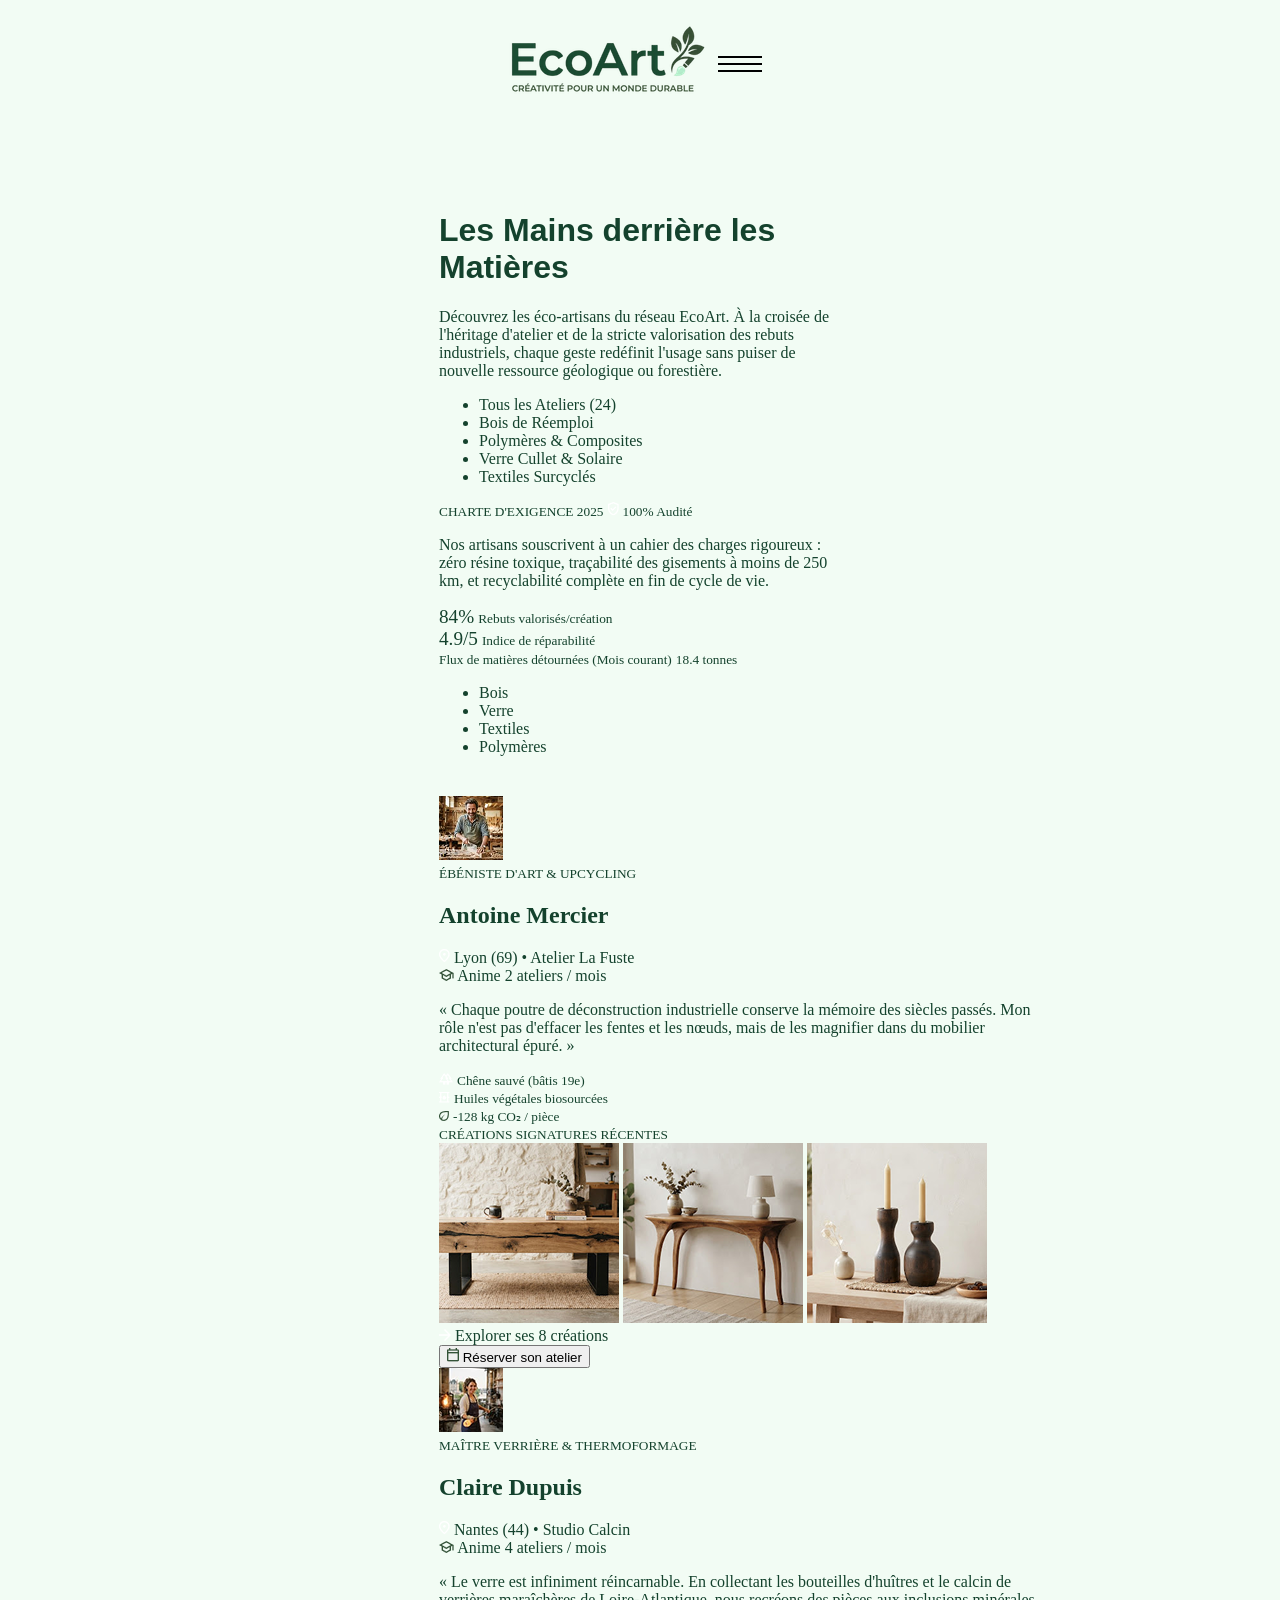
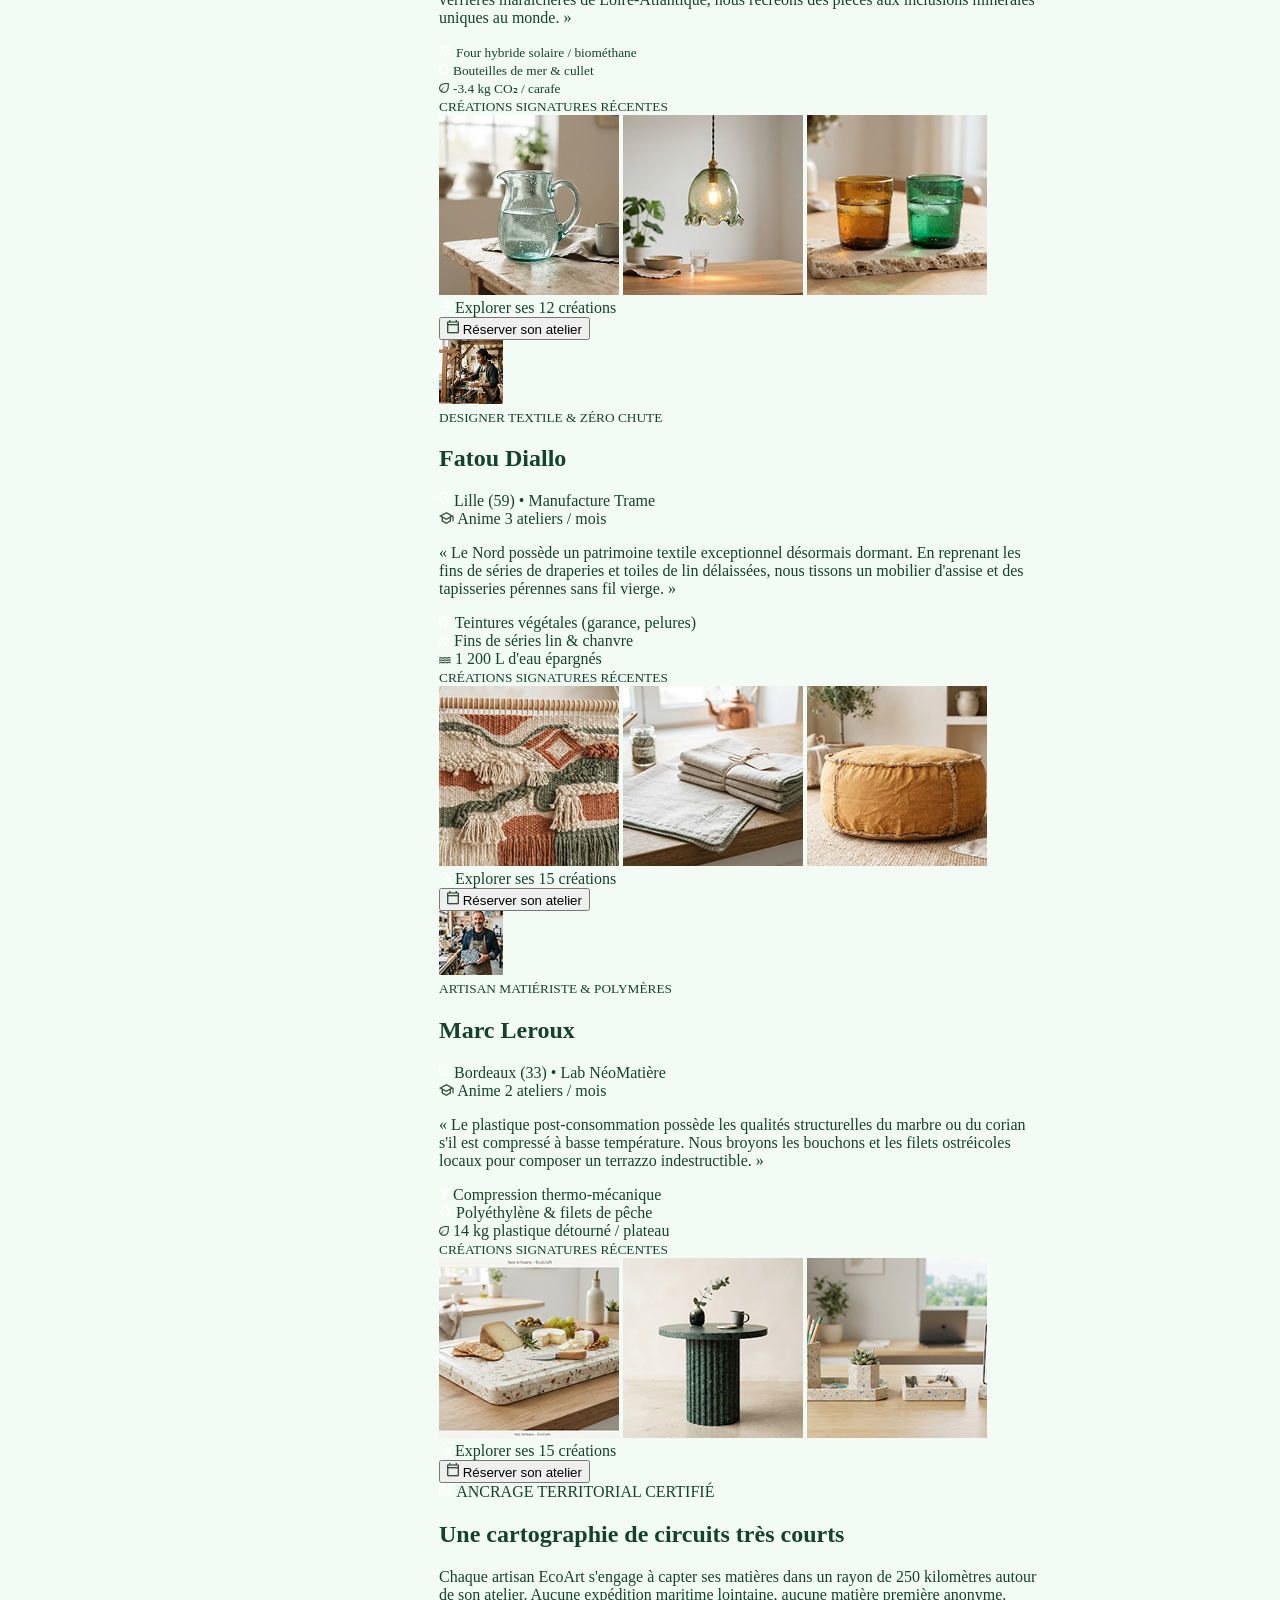
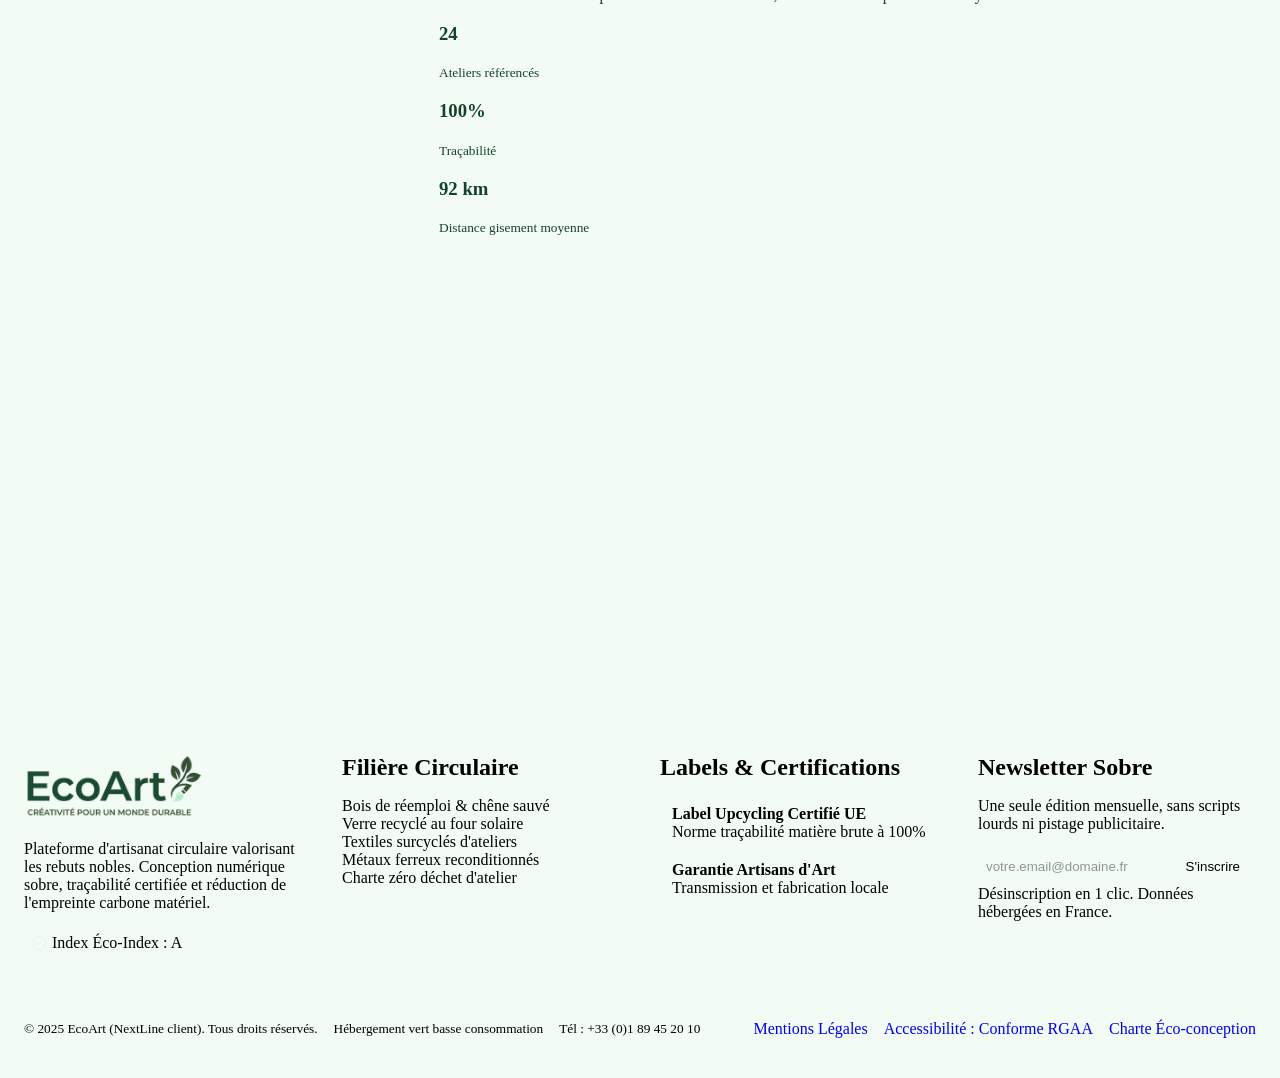
==== commit cbceb767: "full imgs and icons of the artisans page along side the full html file of the page" ====
--- a/artisans.html
+++ b/artisans.html
@@ -32,112 +32,74 @@
                 <li><a class="item" href="/contact">Impact & Contact</a></li>
             </ul>
         </nav>
-        <section class="header-section">
-            <div></div>
-            <h1>Donner une seconde vie aux matières, créer du beau pour demain.</h1>
-            <div class="header-img">
-                <div>
-                    <img src="./assets/images/headerimg.png">
-                    <h2>PIÈCE SIGNATURE DU MOIS</h2>
-                    <h3>Console "Estran" • Chêne d'église & Verre
-                        cullet</h3>
-                    <span></span>
-                    <p>Façonné par l'Atelier Solstice (Nantes)</p>
-                    <div>
-                        <p>1/1 Unique</p>
-                    </div>
-                </div>
-                <div>
-                    <img alt="icon">
-                    <p>-82%</p>
-                    <p>Émissions de CO₂ par
-                        rapport au neuf</p>
-                </div>
-            </div>
-        </section>
     </header>
     <main>
         <div class="container">
-            <div class="front-left">
-                <div class="title">
-                    <h1>Les Mains derrière les
-                        Matières</h1>
-                    <p>Découvrez les éco-artisans du réseau EcoArt. À la croisée de l'héritage d'atelier et de la
-                        stricte
-                        valorisation des rebuts industriels, chaque geste redéfinit l'usage sans puiser de nouvelle
-                        ressource géologique ou forestière.</p>
-                </div>
-                <div class="choices">
-                    <ul>
-                        <li>Tous les Ateliers (24)</li>
-                        <li>Bois de Réemploi</li>
-                        <li>Polymères & Composites</li>
-                        <li>Verre Cullet & Solaire</li>
-                        <li>Textiles Surcyclés</li>
-                    </ul>
-                </div>
-            </div>
-            <div class="front-right">
-                <div>
-                    <small>CHARTE D'EXIGENCE 2025</small>
-                    <svg width="11" height="14" viewBox="0 0 11 14" fill="none" xmlns="http://www.w3.org/2000/svg">
-                        <path
-                            d="M4.63333 9.03333L8.4 5.26667L7.45 4.31667L4.63333 7.13333L3.23333 5.73333L2.28333 6.68333L4.63333 9.03333ZM5.33333 13.3333C3.78889 12.9444 2.51389 12.0583 1.50833 10.675C0.502778 9.29167 0 7.75556 0 6.06667V2L5.33333 0L10.6667 2V6.06667C10.6667 7.75556 10.1639 9.29167 9.15833 10.675C8.15278 12.0583 6.87778 12.9444 5.33333 13.3333ZM5.33333 11.9333C6.48889 11.5667 7.44444 10.8333 8.2 9.73333C8.95555 8.63333 9.33333 7.41111 9.33333 6.06667V2.91667L5.33333 1.41667L1.33333 2.91667V6.06667C1.33333 7.41111 1.71111 8.63333 2.46667 9.73333C3.22222 10.8333 4.17778 11.5667 5.33333 11.9333Z"
-                            fill="white" />
-                    </svg>
-                    <small>100% Audité</small>
-                    <p>Nos artisans souscrivent à un cahier des charges rigoureux
-                        : zéro résine toxique, traçabilité des gisements à moins de
-                        250 km, et recyclabilité complète en fin de cycle de vie.</p>
-                    <div class="percent">
-                        <div>
-                            <big>84%</big>
-                            <small>Rebuts valorisés/création</small>
-                        </div>
-                        <div>
-                            <big>4.9/5</big>
-                            <small>Indice de réparabilité</small>
-                        </div>
-                    </div>
-                    <div>
-                        bar
-                    </div>
-                </div>
-            </div>
-            <div class="cards">
-                <div class="card1">
+            <div class="uppersection">
+                <div class="front-left">
                     <div class="title">
-                        <svg width="64" height="64" viewBox="0 0 64 64" fill="none" xmlns="http://www.w3.org/2000/svg"
-                            xmlns:xlink="http://www.w3.org/1999/xlink">
-                            <rect width="64" height="64" fill="url(#pattern0_17_77)" />
-                            <defs>
-                                <pattern id="pattern0_17_77" patternContentUnits="objectBoundingBox" width="1"
-                                    height="1">
-                                    <use xlink:href="#image0_17_77"
-                                        transform="matrix(0.00780904 0 0 0.0078125 -0.417563 0)" />
-                                </pattern>
-                                <image id="image0_17_77" width="235" height="128" preserveAspectRatio="none"
-                                    xlink:href="[data-uri]" />
-                            </defs>
-                        </svg>
-                        <div class="right">
-                            <small>ÉBÉNISTE D'ART & UPCYCLING</small>
-                            <h2>Antoine Mercier</h2>
-                            <svg width="11" height="14" viewBox="0 0 11 14" fill="none"
-                                xmlns="http://www.w3.org/2000/svg">
-                                <path
-                                    d="M5.33333 6.66667C5.7 6.66667 6.01389 6.53611 6.275 6.275C6.53611 6.01389 6.66667 5.7 6.66667 5.33333C6.66667 4.96667 6.53611 4.65278 6.275 4.39167C6.01389 4.13056 5.7 4 5.33333 4C4.96667 4 4.65278 4.13056 4.39167 4.39167C4.13056 4.65278 4 4.96667 4 5.33333C4 5.7 4.13056 6.01389 4.39167 6.275C4.65278 6.53611 4.96667 6.66667 5.33333 6.66667ZM5.33333 11.5667C6.68889 10.3222 7.69444 9.19167 8.35 8.175C9.00556 7.15833 9.33333 6.25556 9.33333 5.46667C9.33333 4.25556 8.94722 3.26389 8.175 2.49167C7.40278 1.71944 6.45556 1.33333 5.33333 1.33333C4.21111 1.33333 3.26389 1.71944 2.49167 2.49167C1.71944 3.26389 1.33333 4.25556 1.33333 5.46667C1.33333 6.25556 1.66111 7.15833 2.31667 8.175C2.97222 9.19167 3.97778 10.3222 5.33333 11.5667ZM5.33333 13.3333C3.54444 11.8111 2.20833 10.3972 1.325 9.09167C0.441667 7.78611 0 6.57778 0 5.46667C0 3.8 0.536111 2.47222 1.60833 1.48333C2.68056 0.494444 3.92222 0 5.33333 0C6.74444 0 7.98611 0.494444 9.05833 1.48333C10.1306 2.47222 10.6667 3.8 10.6667 5.46667C10.6667 6.57778 10.225 7.78611 9.34167 9.09167C8.45833 10.3972 7.12222 11.8111 5.33333 13.3333Z"
-                                    fill="white" />
-                            </svg>
-                            <span>Lyon (69) • Atelier La Fuste</span>
+                        <h1>Les Mains derrière les
+                            Matières</h1>
+                        <p>Découvrez les éco-artisans du réseau EcoArt. À la croisée de l'héritage d'atelier et de la
+                            stricte
+                            valorisation des rebuts industriels, chaque geste redéfinit l'usage sans puiser de nouvelle
+                            ressource géologique ou forestière.</p>
+                    </div>
+                    <div class="choices">
+                        <ul>
+                            <li>Tous les Ateliers (24)</li>
+                            <li>Bois de Réemploi</li>
+                            <li>Polymères & Composites</li>
+                            <li>Verre Cullet & Solaire</li>
+                            <li>Textiles Surcyclés</li>
+                        </ul>
+                    </div>
+                </div>
+                <div class="front-right">
+                    <div>
+                        <small>CHARTE D'EXIGENCE 2025</small>
+                        <img src="assets/icons/sheald.png" alt="shield">
+                        <small>100% Audité</small>
+                        <p>Nos artisans souscrivent à un cahier des charges rigoureux
+                            : zéro résine toxique, traçabilité des gisements à moins de
+                            250 km, et recyclabilité complète en fin de cycle de vie.</p>
+                        <div class="percent">
+                            <div>
+                                <big>84%</big>
+                                <small>Rebuts valorisés/création</small>
+                            </div>
+                            <div>
+                                <big>4.9/5</big>
+                                <small>Indice de réparabilité</small>
+                            </div>
+                        </div>
+                        <div class="chart-line">
+                            <small>Flux de matières détournées (Mois courant)</small>
+                            <small>18.4 tonnes</small>
+                            <ul>
+                                <li>Bois</li>
+                                <li>Verre</li>
+                                <li>Textiles</li>
+                                <li>Polymères</li>
+                            </ul>
+                        </div>
+                    </div>
+                </div>
+            </div>
+            <div class="artisans-list">
+                <div class="cards">
+                    <div class="card1">
+                        <div class="headcard">
+                            <img src="assets/images/woodworker.png" alt="woodworker">
+                            <div class="right">
+                                <small>ÉBÉNISTE D'ART & UPCYCLING</small>
+                                <h2>Antoine Mercier</h2>
+                                <img src="assets/icons/mapselectionicon.png" alt="selectionicon">
+                                <span>Lyon (69) • Atelier La Fuste</span>
+                            </div>
                         </div>
                         <div class="smalltitle">
-                            <svg width="15" height="12" viewBox="0 0 15 12" fill="none"
-                                xmlns="http://www.w3.org/2000/svg">
-                                <path
-                                    d="M7.33333 12L2.66667 9.46667V5.46667L0 4L7.33333 0L14.6667 4V9.33333H13.3333V4.73333L12 5.46667V9.46667L7.33333 12ZM7.33333 6.46667L11.9 4L7.33333 1.53333L2.76667 4L7.33333 6.46667ZM7.33333 10.4833L10.6667 8.68333V6.16667L7.33333 8L4 6.16667V8.68333L7.33333 10.4833Z"
-                                    fill="#335238" />
-                            </svg>
+                            <img src="assets/icons/craduationgapicon.png" alt="graduationcap">
                             <span>Anime 2 ateliers / mois</span>
                         </div>
                         <p>« Chaque poutre de déconstruction industrielle conserve la mémoire des
@@ -145,133 +107,48 @@
                             les magnifier dans du mobilier architectural épuré. »</p>
                         <div>
                             <div>
-                                <svg width="14" height="12" viewBox="0 0 14 12" fill="none"
-                                    xmlns="http://www.w3.org/2000/svg">
-                                    <path
-                                        d="M4.08333 11.6667V9.33333H0L2.24583 5.83333H1.16667L5.25 0L7 2.50833L8.75 0L12.8333 5.83333H11.7542L14 9.33333H9.91667V11.6667H7.58333V9.33333H6.41667V11.6667H4.08333ZM9.75625 8.16667H11.8708L9.61042 4.66667H10.5875L8.75 2.04167L7.71458 3.51458L9.33333 5.83333H8.25417L9.75625 8.16667ZM2.12917 8.16667H8.37083L6.11042 4.66667H7.0875L5.25 2.04167L3.4125 4.66667H4.38958L2.12917 8.16667ZM2.12917 8.16667H4.38958H3.4125H5.25H7.0875H6.11042H8.37083H2.12917ZM9.75625 8.16667H8.25417H9.33333H7.71458H8.75H10.5875H9.61042H11.8708H9.75625ZM7.58333 9.33333H9.91667H7.58333Z"
-                                        fill="white" />
-                                </svg>
+                                <img src="assets/icons/treelineicon.png" alt="treeline">
                                 <small>Chêne sauvé (bâtis 19e)</small>
                             </div>
                             <div>
-                                <svg width="11" height="11" viewBox="0 0 11 11" fill="none"
-                                    xmlns="http://www.w3.org/2000/svg">
-                                    <path
-                                        d="M0.583333 10.5C0.418056 10.5 0.279514 10.4441 0.167708 10.3323C0.0559028 10.2205 0 10.0819 0 9.91667C0 9.75139 0.0559028 9.61285 0.167708 9.50104C0.279514 9.38924 0.418056 9.33333 0.583333 9.33333H1.16667V5.83333H0.583333C0.418056 5.83333 0.279514 5.77743 0.167708 5.66563C0.0559028 5.55382 0 5.41528 0 5.25C0 5.08472 0.0559028 4.94618 0.167708 4.83437C0.279514 4.72257 0.418056 4.66667 0.583333 4.66667H1.16667V1.16667H0.583333C0.418056 1.16667 0.279514 1.11076 0.167708 0.998958C0.0559028 0.887153 0 0.748611 0 0.583333C0 0.418056 0.0559028 0.279514 0.167708 0.167708C0.279514 0.0559028 0.418056 0 0.583333 0H9.91667C10.0819 0 10.2205 0.0559028 10.3323 0.167708C10.4441 0.279514 10.5 0.418056 10.5 0.583333C10.5 0.748611 10.4441 0.887153 10.3323 0.998958C10.2205 1.11076 10.0819 1.16667 9.91667 1.16667H9.33333V4.66667H9.91667C10.0819 4.66667 10.2205 4.72257 10.3323 4.83437C10.4441 4.94618 10.5 5.08472 10.5 5.25C10.5 5.41528 10.4441 5.55382 10.3323 5.66563C10.2205 5.77743 10.0819 5.83333 9.91667 5.83333H9.33333V9.33333H9.91667C10.0819 9.33333 10.2205 9.38924 10.3323 9.50104C10.4441 9.61285 10.5 9.75139 10.5 9.91667C10.5 10.0819 10.4441 10.2205 10.3323 10.3323C10.2205 10.4441 10.0819 10.5 9.91667 10.5H0.583333ZM2.33333 9.33333H8.16667V5.83333C8.00139 5.83333 7.86285 5.77743 7.75104 5.66563C7.63924 5.55382 7.58333 5.41528 7.58333 5.25C7.58333 5.08472 7.63924 4.94618 7.75104 4.83437C7.86285 4.72257 8.00139 4.66667 8.16667 4.66667V1.16667H2.33333V4.66667C2.49861 4.66667 2.63715 4.72257 2.74896 4.83437C2.86076 4.94618 2.91667 5.08472 2.91667 5.25C2.91667 5.41528 2.86076 5.55382 2.74896 5.66563C2.63715 5.77743 2.49861 5.83333 2.33333 5.83333V9.33333ZM5.25 7.58333C5.73611 7.58333 6.14931 7.41563 6.48958 7.08021C6.82986 6.74479 7 6.33889 7 5.8625C7 5.48333 6.89062 5.15764 6.67188 4.88542C6.45312 4.61319 5.97917 4.05417 5.25 3.20833C4.52083 4.04444 4.04688 4.60104 3.82812 4.87813C3.60938 5.15521 3.5 5.48333 3.5 5.8625C3.5 6.33889 3.67014 6.74479 4.01042 7.08021C4.35069 7.41563 4.76389 7.58333 5.25 7.58333ZM2.33333 9.33333V1.16667V9.33333Z"
-                                        fill="white" />
-                                </svg>
+                                <img src="assets/icons/oilcontainericon.png" alt="oilcontainer">
                                 <small>Huiles végétales biosourcées</small>
                             </div>
-                            <div>
-                                <svg width="10" height="10" viewBox="0 0 10 10" fill="none"
-                                    xmlns="http://www.w3.org/2000/svg">
-                                    <path
-                                        d="M1.4 8.51218C0.9625 8.07468 0.619792 7.56912 0.371875 6.99551C0.123958 6.4219 0 5.82885 0 5.21635C0 4.60385 0.116667 3.99864 0.35 3.40072C0.583333 2.8028 0.9625 2.24135 1.4875 1.71635C1.82778 1.37607 2.24826 1.0844 2.74896 0.841346C3.24965 0.598291 3.84271 0.406277 4.52812 0.265304C5.21354 0.124332 5.99618 0.0392628 6.87604 0.0100962C7.7559 -0.0190705 8.74028 0.0149573 9.82917 0.112179C9.90694 1.14274 9.93125 2.09065 9.90208 2.95593C9.87292 3.82121 9.79271 4.60142 9.66146 5.29655C9.53021 5.99169 9.34549 6.59933 9.10729 7.11947C8.8691 7.63961 8.575 8.07468 8.225 8.42468C7.70972 8.93996 7.16285 9.31669 6.58437 9.55489C6.0059 9.79308 5.41528 9.91218 4.8125 9.91218C4.18056 9.91218 3.56319 9.78822 2.96042 9.5403C2.35764 9.29239 1.8375 8.94968 1.4 8.51218ZM3.03333 8.27885C3.31528 8.44412 3.60451 8.56322 3.90104 8.63614C4.19757 8.70905 4.50139 8.74551 4.8125 8.74551C5.25972 8.74551 5.70208 8.65558 6.13958 8.47572C6.57708 8.29586 6.99514 8.00662 7.39375 7.60801C7.56875 7.43301 7.74618 7.18753 7.92604 6.87155C8.1059 6.55558 8.26146 6.14239 8.39271 5.63197C8.52396 5.12155 8.62361 4.50419 8.69167 3.77989C8.75972 3.05558 8.76944 2.19274 8.72083 1.19135C8.24444 1.1719 7.70729 1.16461 7.10938 1.16947C6.51146 1.17433 5.91597 1.22051 5.32292 1.30801C4.72986 1.39551 4.16597 1.53649 3.63125 1.73093C3.09653 1.92537 2.65903 2.19274 2.31875 2.53301C1.88125 2.97051 1.57986 3.40315 1.41458 3.83093C1.24931 4.25871 1.16667 4.6719 1.16667 5.07051C1.16667 5.64412 1.27604 6.14725 1.49479 6.57989C1.71354 7.01253 1.90556 7.31635 2.07083 7.49135C2.47917 6.71357 3.01875 5.96739 3.68958 5.2528C4.36042 4.53822 5.14306 3.95246 6.0375 3.49551C5.3375 4.10801 4.72743 4.80072 4.20729 5.57364C3.68715 6.34655 3.29583 7.24829 3.03333 8.27885Z"
-                                        fill="#335238" />
-                                </svg>
-                                <small>-128 kg CO₂ / pièce</small>
-                            </div>
-                        </div>
-                        <div>
-                            <small>CRÉATIONS SIGNATURES RÉCENTES</small>
-                            <svg width="353" height="180" viewBox="0 0 353 180" fill="none"
-                                xmlns="http://www.w3.org/2000/svg" xmlns:xlink="http://www.w3.org/1999/xlink">
-                                <rect width="353" height="180" fill="url(#pattern0_17_111)" />
-                                <defs>
-                                    <pattern id="pattern0_17_111" patternContentUnits="objectBoundingBox" width="1"
-                                        height="1">
-                                        <use xlink:href="#image0_17_111"
-                                            transform="translate(-0.417563) scale(0.00358423)" />
-                                    </pattern>
-                                    <image id="image0_17_111" width="512" height="279" preserveAspectRatio="none"
-                                        xlink:href="[data-uri]" />
-                                </defs>
-                            </svg>
-                            <svg width="353" height="180" viewBox="0 0 353 180" fill="none"
-                                xmlns="http://www.w3.org/2000/svg" xmlns:xlink="http://www.w3.org/1999/xlink">
-                                <rect width="353" height="180" fill="url(#pattern0_17_115)" />
-                                <defs>
-                                    <pattern id="pattern0_17_115" patternContentUnits="objectBoundingBox" width="1"
-                                        height="1">
-                                        <use xlink:href="#image0_17_115"
-                                            transform="translate(-0.417563) scale(0.00358423)" />
-                                    </pattern>
-                                    <image id="image0_17_115" width="512" height="279" preserveAspectRatio="none"
-                                        xlink:href="[data-uri]" />
-                                </defs>
-                            </svg>
-
-                            <svg width="353" height="180" viewBox="0 0 353 180" fill="none"
-                                xmlns="http://www.w3.org/2000/svg" xmlns:xlink="http://www.w3.org/1999/xlink">
-                                <rect width="353" height="180" fill="url(#pattern0_17_119)" />
-                                <defs>
-                                    <pattern id="pattern0_17_119" patternContentUnits="objectBoundingBox" width="1"
-                                        height="1">
-                                        <use xlink:href="#image0_17_119"
-                                            transform="translate(-0.417563) scale(0.00358423)" />
-                                    </pattern>
-                                    <image id="image0_17_119" width="512" height="279" preserveAspectRatio="none"
-                                        xlink:href="[data-uri]" />
-                                </defs>
-                            </svg>
-
-                        </div>
-                    </div>
-                    <div>
-                        <div>
-                            <svg width="12" height="12" viewBox="0 0 12 12" fill="none"
-                                xmlns="http://www.w3.org/2000/svg">
-                                <path
-                                    d="M9.13125 6.75H0V5.25H9.13125L4.93125 1.05L6 0L12 6L6 12L4.93125 10.95L9.13125 6.75Z"
-                                    fill="black" />
-                            </svg>
-                            <span>Explorer ses 8 créations</span>
-                        </div>
-                        <button><svg width="12" height="14" viewBox="0 0 12 14" fill="none"
-                                xmlns="http://www.w3.org/2000/svg">
-                                <path
-                                    d="M1.33333 13.3333C0.966667 13.3333 0.652778 13.2028 0.391667 12.9417C0.130556 12.6806 0 12.3667 0 12V2.66667C0 2.3 0.130556 1.98611 0.391667 1.725C0.652778 1.46389 0.966667 1.33333 1.33333 1.33333H2V0H3.33333V1.33333H8.66667V0H10V1.33333H10.6667C11.0333 1.33333 11.3472 1.46389 11.6083 1.725C11.8694 1.98611 12 2.3 12 2.66667V12C12 12.3667 11.8694 12.6806 11.6083 12.9417C11.3472 13.2028 11.0333 13.3333 10.6667 13.3333H1.33333ZM1.33333 12H10.6667V5.33333H1.33333V12ZM1.33333 4H10.6667V2.66667H1.33333V4ZM1.33333 4V2.66667V4Z"
-                                    fill="#335238" />
-                            </svg>
-                            Réserver son atelier
-                        </button>
-                    </div>
-                </div>
-                <div class="card2">
-                    <div class="title">
-                        <svg width="64" height="64" viewBox="0 0 64 64" fill="none" xmlns="http://www.w3.org/2000/svg"
-                            xmlns:xlink="http://www.w3.org/1999/xlink">
-                            <rect width="64" height="64" fill="url(#pattern0_17_136)" />
-                            <defs>
-                                <pattern id="pattern0_17_136" patternContentUnits="objectBoundingBox" width="1"
-                                    height="1">
-                                    <use xlink:href="#image0_17_136"
-                                        transform="matrix(0.0078125 0 0 0.00781584 0 -0.121359)" />
-                                </pattern>
-                                <image id="image0_17_136" width="128" height="159" preserveAspectRatio="none"
-                                    xlink:href="[data-uri]" />
-                            </defs>
-                        </svg>
-
-                        <div class="right">
-                            <small>MAÎTRE VERRIÈRE & THERMOFORMAGE</small>
-                            <h2>Claire Dupuis</h2>
-                            <svg width="11" height="14" viewBox="0 0 11 14" fill="none"
-                                xmlns="http://www.w3.org/2000/svg">
-                                <path
-                                    d="M5.33333 6.66667C5.7 6.66667 6.01389 6.53611 6.275 6.275C6.53611 6.01389 6.66667 5.7 6.66667 5.33333C6.66667 4.96667 6.53611 4.65278 6.275 4.39167C6.01389 4.13056 5.7 4 5.33333 4C4.96667 4 4.65278 4.13056 4.39167 4.39167C4.13056 4.65278 4 4.96667 4 5.33333C4 5.7 4.13056 6.01389 4.39167 6.275C4.65278 6.53611 4.96667 6.66667 5.33333 6.66667ZM5.33333 11.5667C6.68889 10.3222 7.69444 9.19167 8.35 8.175C9.00556 7.15833 9.33333 6.25556 9.33333 5.46667C9.33333 4.25556 8.94722 3.26389 8.175 2.49167C7.40278 1.71944 6.45556 1.33333 5.33333 1.33333C4.21111 1.33333 3.26389 1.71944 2.49167 2.49167C1.71944 3.26389 1.33333 4.25556 1.33333 5.46667C1.33333 6.25556 1.66111 7.15833 2.31667 8.175C2.97222 9.19167 3.97778 10.3222 5.33333 11.5667ZM5.33333 13.3333C3.54444 11.8111 2.20833 10.3972 1.325 9.09167C0.441667 7.78611 0 6.57778 0 5.46667C0 3.8 0.536111 2.47222 1.60833 1.48333C2.68056 0.494444 3.92222 0 5.33333 0C6.74444 0 7.98611 0.494444 9.05833 1.48333C10.1306 2.47222 10.6667 3.8 10.6667 5.46667C10.6667 6.57778 10.225 7.78611 9.34167 9.09167C8.45833 10.3972 7.12222 11.8111 5.33333 13.3333Z"
-                                    fill="white" />
-                            </svg>
-                            <span>Nantes (44) • Studio Calcin</span>
+                        </div>
+                        <div>
+                            <img src="assets/icons/leaficon.png" alt="leaficon">
+                            <small>-128 kg CO₂ / pièce</small>
+                        </div>
+                        <small>CRÉATIONS SIGNATURES RÉCENTES</small>
+                        <div>
+                            <img src="assets/images/woodtable.png" alt="woodtable">
+                            <img src="assets/images/fourlegstable.png" alt="four legs table">
+                            <img src="assets/images/candles.png" alt="candles">
+                        </div>
+                        <div>
+                            <div>
+                                <img src="assets/icons/arrowicon.png" alt="arrowicon">
+                                <span>Explorer ses 8 créations</span>
+                            </div>
+                            <button>
+                                <img src="assets/icons/sechadualeicon.png" alt="scheduleicon">
+                                Réserver son atelier
+                            </button>
+                        </div>
+                    </div>
+
+                    <div class="card2">
+                        <div class="headcard">
+                            <img src="assets/images/glassworker.png" alt="glassworker">
+                            <div class="right">
+                                <small>MAÎTRE VERRIÈRE & THERMOFORMAGE</small>
+                                <h2>Claire Dupuis</h2>
+                                <img src="assets/icons/mapselectionicon.png" alt="selectionicon">
+                                <span>Nantes (44) • Studio Calcin</span>
+                            </div>
                         </div>
                         <div class="smalltitle">
-                            <svg width="15" height="12" viewBox="0 0 15 12" fill="none"
-                                xmlns="http://www.w3.org/2000/svg">
-                                <path
-                                    d="M7.33333 12L2.66667 9.46667V5.46667L0 4L7.33333 0L14.6667 4V9.33333H13.3333V4.73333L12 5.46667V9.46667L7.33333 12ZM7.33333 6.46667L11.9 4L7.33333 1.53333L2.76667 4L7.33333 6.46667ZM7.33333 10.4833L10.6667 8.68333V6.16667L7.33333 8L4 6.16667V8.68333L7.33333 10.4833Z"
-                                    fill="#335238" />
-                            </svg>
-
+                            <img src="assets/icons/craduationgapicon.png" alt="graduationcapicon">
                             <span>Anime 4 ateliers / mois</span>
                         </div>
                         <p>« Le verre est infiniment réincarnable. En collectant les bouteilles d'huîtres et
@@ -279,138 +156,48 @@
                             pièces aux inclusions minérales uniques au monde. »</p>
                         <div>
                             <div>
-                                <svg width="13" height="13" viewBox="0 0 13 13" fill="none"
-                                    xmlns="http://www.w3.org/2000/svg">
-                                    <path
-                                        d="M5.83333 2.33333V0H7V2.33333H5.83333ZM9.7125 3.9375L8.91042 3.13542L10.5437 1.45833L11.3604 2.28958L9.7125 3.9375ZM10.5 7V5.83333H12.8333V7H10.5ZM5.83333 12.8333V10.5H7V12.8333H5.83333ZM3.12083 3.90833L1.45833 2.28958L2.28958 1.47292L3.9375 3.12083L3.12083 3.90833ZM10.5292 11.375L8.91042 9.69792L9.69792 8.91042L11.3604 10.5146L10.5292 11.375ZM0 7V5.83333H2.33333V7H0ZM2.28958 11.375L1.47292 10.5437L3.10625 8.91042L3.52917 9.30417L3.95208 9.7125L2.28958 11.375ZM6.41667 9.91667C5.44444 9.91667 4.61806 9.57639 3.9375 8.89583C3.25694 8.21528 2.91667 7.38889 2.91667 6.41667C2.91667 5.44444 3.25694 4.61806 3.9375 3.9375C4.61806 3.25694 5.44444 2.91667 6.41667 2.91667C7.38889 2.91667 8.21528 3.25694 8.89583 3.9375C9.57639 4.61806 9.91667 5.44444 9.91667 6.41667C9.91667 7.38889 9.57639 8.21528 8.89583 8.89583C8.21528 9.57639 7.38889 9.91667 6.41667 9.91667ZM6.41667 8.75C7.05833 8.75 7.60764 8.52153 8.06458 8.06458C8.52153 7.60764 8.75 7.05833 8.75 6.41667C8.75 5.775 8.52153 5.22569 8.06458 4.76875C7.60764 4.31181 7.05833 4.08333 6.41667 4.08333C5.775 4.08333 5.22569 4.31181 4.76875 4.76875C4.31181 5.22569 4.08333 5.775 4.08333 6.41667C4.08333 7.05833 4.31181 7.60764 4.76875 8.06458C5.22569 8.52153 5.775 8.75 6.41667 8.75Z"
-                                        fill="white" />
-                                </svg>
-
+                                <img src="assets/icons/sunicon.png" alt="sunicon">
                                 <small>Four hybride solaire / biométhane</small>
                             </div>
                             <div>
-                                <svg width="10" height="12" viewBox="0 0 10 12" fill="none"
-                                    xmlns="http://www.w3.org/2000/svg">
-                                    <path
-                                        d="M4.82708 9.91667C4.94375 9.90695 5.0434 9.86076 5.12604 9.77812C5.20868 9.69549 5.25 9.59583 5.25 9.47917C5.25 9.34306 5.20625 9.23368 5.11875 9.15104C5.03125 9.0684 4.91944 9.03195 4.78333 9.04167C4.38472 9.07083 3.96181 8.96146 3.51458 8.71354C3.06736 8.46563 2.78542 8.01597 2.66875 7.36458C2.64931 7.25764 2.59826 7.17014 2.51562 7.10208C2.43299 7.03403 2.33819 7 2.23125 7C2.09514 7 1.98333 7.05104 1.89583 7.15312C1.80833 7.25521 1.77917 7.37431 1.80833 7.51042C1.97361 8.39514 2.3625 9.02708 2.975 9.40625C3.5875 9.78542 4.20486 9.95556 4.82708 9.91667ZM4.66667 11.6667C3.33472 11.6667 2.22396 11.2097 1.33438 10.2958C0.444792 9.38194 0 8.24444 0 6.88333C0 5.91111 0.386458 4.85382 1.15937 3.71146C1.93229 2.5691 3.10139 1.33194 4.66667 0C6.23194 1.33194 7.40104 2.5691 8.17396 3.71146C8.94688 4.85382 9.33333 5.91111 9.33333 6.88333C9.33333 8.24444 8.88854 9.38194 7.99896 10.2958C7.10938 11.2097 5.99861 11.6667 4.66667 11.6667ZM4.66667 10.5C5.67778 10.5 6.51389 10.1573 7.175 9.47188C7.83611 8.78646 8.16667 7.92361 8.16667 6.88333C8.16667 6.17361 7.87257 5.37153 7.28438 4.47708C6.69618 3.58264 5.82361 2.60556 4.66667 1.54583C3.50972 2.60556 2.63715 3.58264 2.04896 4.47708C1.46076 5.37153 1.16667 6.17361 1.16667 6.88333C1.16667 7.92361 1.49722 8.78646 2.15833 9.47188C2.81944 10.1573 3.65556 10.5 4.66667 10.5Z"
-                                        fill="white" />
-                                </svg>
-
+                                <img src="assets/icons/waterdroopicon.png" alt="waterdropicon">
                                 <small>Bouteilles de mer & cullet</small>
                             </div>
-                            <div>
-                                <svg width="10" height="10" viewBox="0 0 10 10" fill="none"
-                                    xmlns="http://www.w3.org/2000/svg">
-                                    <path
-                                        d="M1.4 8.51218C0.9625 8.07468 0.619792 7.56912 0.371875 6.99551C0.123958 6.4219 0 5.82885 0 5.21635C0 4.60385 0.116667 3.99864 0.35 3.40072C0.583333 2.8028 0.9625 2.24135 1.4875 1.71635C1.82778 1.37607 2.24826 1.0844 2.74896 0.841346C3.24965 0.598291 3.84271 0.406277 4.52812 0.265304C5.21354 0.124332 5.99618 0.0392628 6.87604 0.0100962C7.7559 -0.0190705 8.74028 0.0149573 9.82917 0.112179C9.90694 1.14274 9.93125 2.09065 9.90208 2.95593C9.87292 3.82121 9.79271 4.60142 9.66146 5.29655C9.53021 5.99169 9.34549 6.59933 9.10729 7.11947C8.8691 7.63961 8.575 8.07468 8.225 8.42468C7.70972 8.93996 7.16285 9.31669 6.58437 9.55489C6.0059 9.79308 5.41528 9.91218 4.8125 9.91218C4.18056 9.91218 3.56319 9.78822 2.96042 9.5403C2.35764 9.29239 1.8375 8.94968 1.4 8.51218ZM3.03333 8.27885C3.31528 8.44412 3.60451 8.56322 3.90104 8.63614C4.19757 8.70905 4.50139 8.74551 4.8125 8.74551C5.25972 8.74551 5.70208 8.65558 6.13958 8.47572C6.57708 8.29586 6.99514 8.00662 7.39375 7.60801C7.56875 7.43301 7.74618 7.18753 7.92604 6.87155C8.1059 6.55558 8.26146 6.14239 8.39271 5.63197C8.52396 5.12155 8.62361 4.50419 8.69167 3.77989C8.75972 3.05558 8.76944 2.19274 8.72083 1.19135C8.24444 1.1719 7.70729 1.16461 7.10938 1.16947C6.51146 1.17433 5.91597 1.22051 5.32292 1.30801C4.72986 1.39551 4.16597 1.53649 3.63125 1.73093C3.09653 1.92537 2.65903 2.19274 2.31875 2.53301C1.88125 2.97051 1.57986 3.40315 1.41458 3.83093C1.24931 4.25871 1.16667 4.6719 1.16667 5.07051C1.16667 5.64412 1.27604 6.14725 1.49479 6.57989C1.71354 7.01253 1.90556 7.31635 2.07083 7.49135C2.47917 6.71357 3.01875 5.96739 3.68958 5.2528C4.36042 4.53822 5.14306 3.95246 6.0375 3.49551C5.3375 4.10801 4.72743 4.80072 4.20729 5.57364C3.68715 6.34655 3.29583 7.24829 3.03333 8.27885Z"
-                                        fill="#335238" />
-                                </svg>
-
-                                <small>-3.4 kg CO₂ / carafe</small>
-                            </div>
-                        </div>
-                        <div>
-                            <small>CRÉATIONS SIGNATURES RÉCENTES</small>
-                            <svg width="353" height="180" viewBox="0 0 353 180" fill="none"
-                                xmlns="http://www.w3.org/2000/svg" xmlns:xlink="http://www.w3.org/1999/xlink">
-                                <rect width="353" height="180" fill="url(#pattern0_17_170)" />
-                                <defs>
-                                    <pattern id="pattern0_17_170" patternContentUnits="objectBoundingBox" width="1"
-                                        height="1">
-                                        <use xlink:href="#image0_17_170" transform="scale(0.00277778)" />
-                                    </pattern>
-                                    <image id="image0_17_170" width="360" height="360" preserveAspectRatio="none"
-                                        xlink:href="[data-uri]" />
-                                </defs>
-                            </svg>
-
-                            <svg width="353" height="180" viewBox="0 0 353 180" fill="none"
-                                xmlns="http://www.w3.org/2000/svg" xmlns:xlink="http://www.w3.org/1999/xlink">
-                                <rect width="353" height="180" fill="url(#pattern0_17_174)" />
-                                <defs>
-                                    <pattern id="pattern0_17_174" patternContentUnits="objectBoundingBox" width="1"
-                                        height="1">
-                                        <use xlink:href="#image0_17_174"
-                                            transform="translate(-0.417563) scale(0.00358423)" />
-                                    </pattern>
-                                    <image id="image0_17_174" width="512" height="279" preserveAspectRatio="none"
-                                        xlink:href="[data-uri]" />
-                                </defs>
-                            </svg>
-
-                            <svg width="353" height="180" viewBox="0 0 353 180" fill="none"
-                                xmlns="http://www.w3.org/2000/svg" xmlns:xlink="http://www.w3.org/1999/xlink">
-                                <rect width="353" height="180" fill="url(#pattern0_17_178)" />
-                                <defs>
-                                    <pattern id="pattern0_17_178" patternContentUnits="objectBoundingBox" width="1"
-                                        height="1">
-                                        <use xlink:href="#image0_17_178"
-                                            transform="translate(-0.417563) scale(0.00358423)" />
-                                    </pattern>
-                                    <image id="image0_17_178" width="512" height="279" preserveAspectRatio="none"
-                                        xlink:href="[data-uri]" />
-                                </defs>
-                            </svg>
-                        </div>
-                    </div>
-                    <div>
-                        <div>
-                            <svg width="12" height="12" viewBox="0 0 12 12" fill="none"
-                                xmlns="http://www.w3.org/2000/svg">
-                                <path
-                                    d="M9.13125 6.75H0V5.25H9.13125L4.93125 1.05L6 0L12 6L6 12L4.93125 10.95L9.13125 6.75Z"
-                                    fill="black" />
-                            </svg>
-                            <span>Explorer ses 12 créations</span>
-                        </div>
-                        <button> <svg width="12" height="14" viewBox="0 0 12 14" fill="none"
-                                xmlns="http://www.w3.org/2000/svg">
-                                <path
-                                    d="M1.33333 13.3333C0.966667 13.3333 0.652778 13.2028 0.391667 12.9417C0.130556 12.6806 0 12.3667 0 12V2.66667C0 2.3 0.130556 1.98611 0.391667 1.725C0.652778 1.46389 0.966667 1.33333 1.33333 1.33333H2V0H3.33333V1.33333H8.66667V0H10V1.33333H10.6667C11.0333 1.33333 11.3472 1.46389 11.6083 1.725C11.8694 1.98611 12 2.3 12 2.66667V12C12 12.3667 11.8694 12.6806 11.6083 12.9417C11.3472 13.2028 11.0333 13.3333 10.6667 13.3333H1.33333ZM1.33333 12H10.6667V5.33333H1.33333V12ZM1.33333 4H10.6667V2.66667H1.33333V4ZM1.33333 4V2.66667V4Z"
-                                    fill="#335238" />
-                            </svg>
-                            Réserver son atelier
-                        </button>
-                    </div>
-                </div>
-                <div class="card3">
-                    <div class="title">
-                        <div class="cardtitle">
-                            <svg width="64" height="64" viewBox="0 0 64 64" fill="none"
-                                xmlns="http://www.w3.org/2000/svg" xmlns:xlink="http://www.w3.org/1999/xlink">
-                                <rect width="64" height="64" fill="url(#pattern0_17_195)" />
-                                <defs>
-                                    <pattern id="pattern0_17_195" patternContentUnits="objectBoundingBox" width="1"
-                                        height="1">
-                                        <use xlink:href="#image0_17_195"
-                                            transform="matrix(0.00780904 0 0 0.0078125 -0.417563 0)" />
-                                    </pattern>
-                                    <image id="image0_17_195" width="235" height="128" preserveAspectRatio="none"
-                                        xlink:href="[data-uri]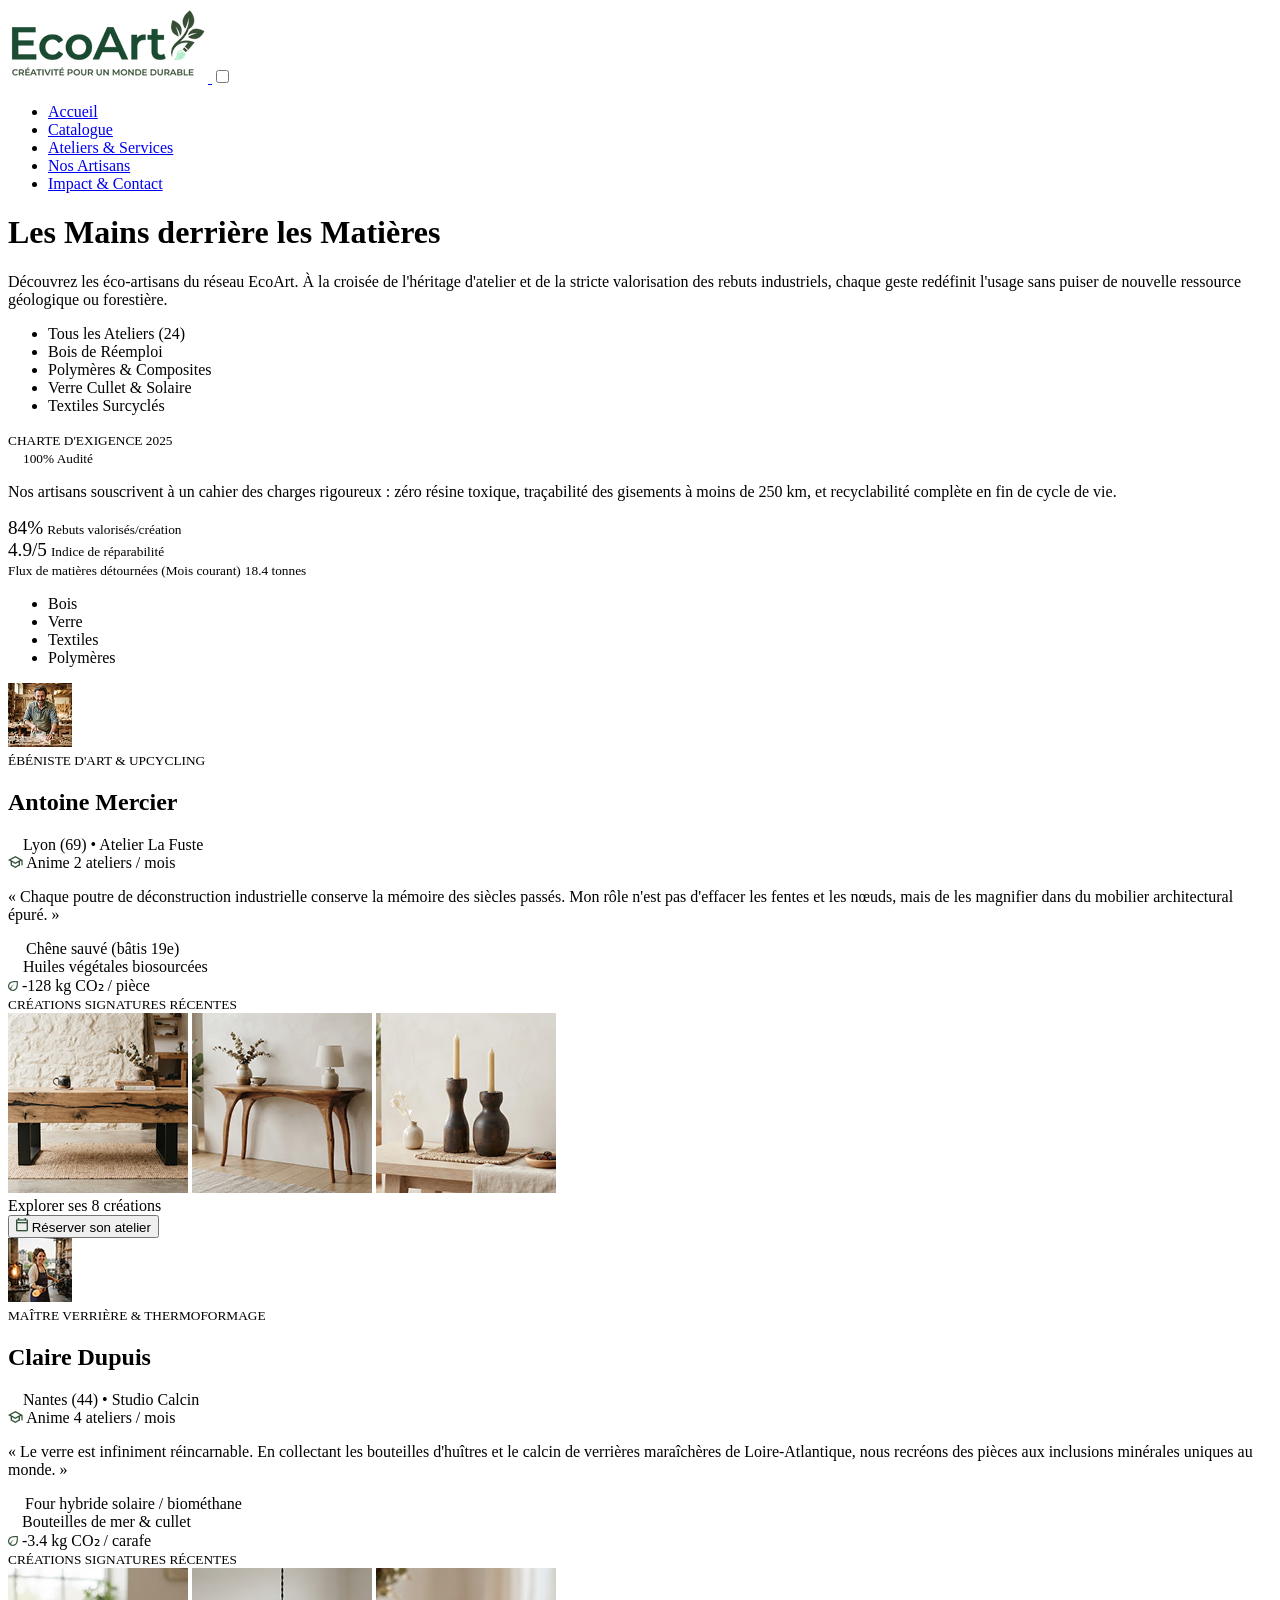
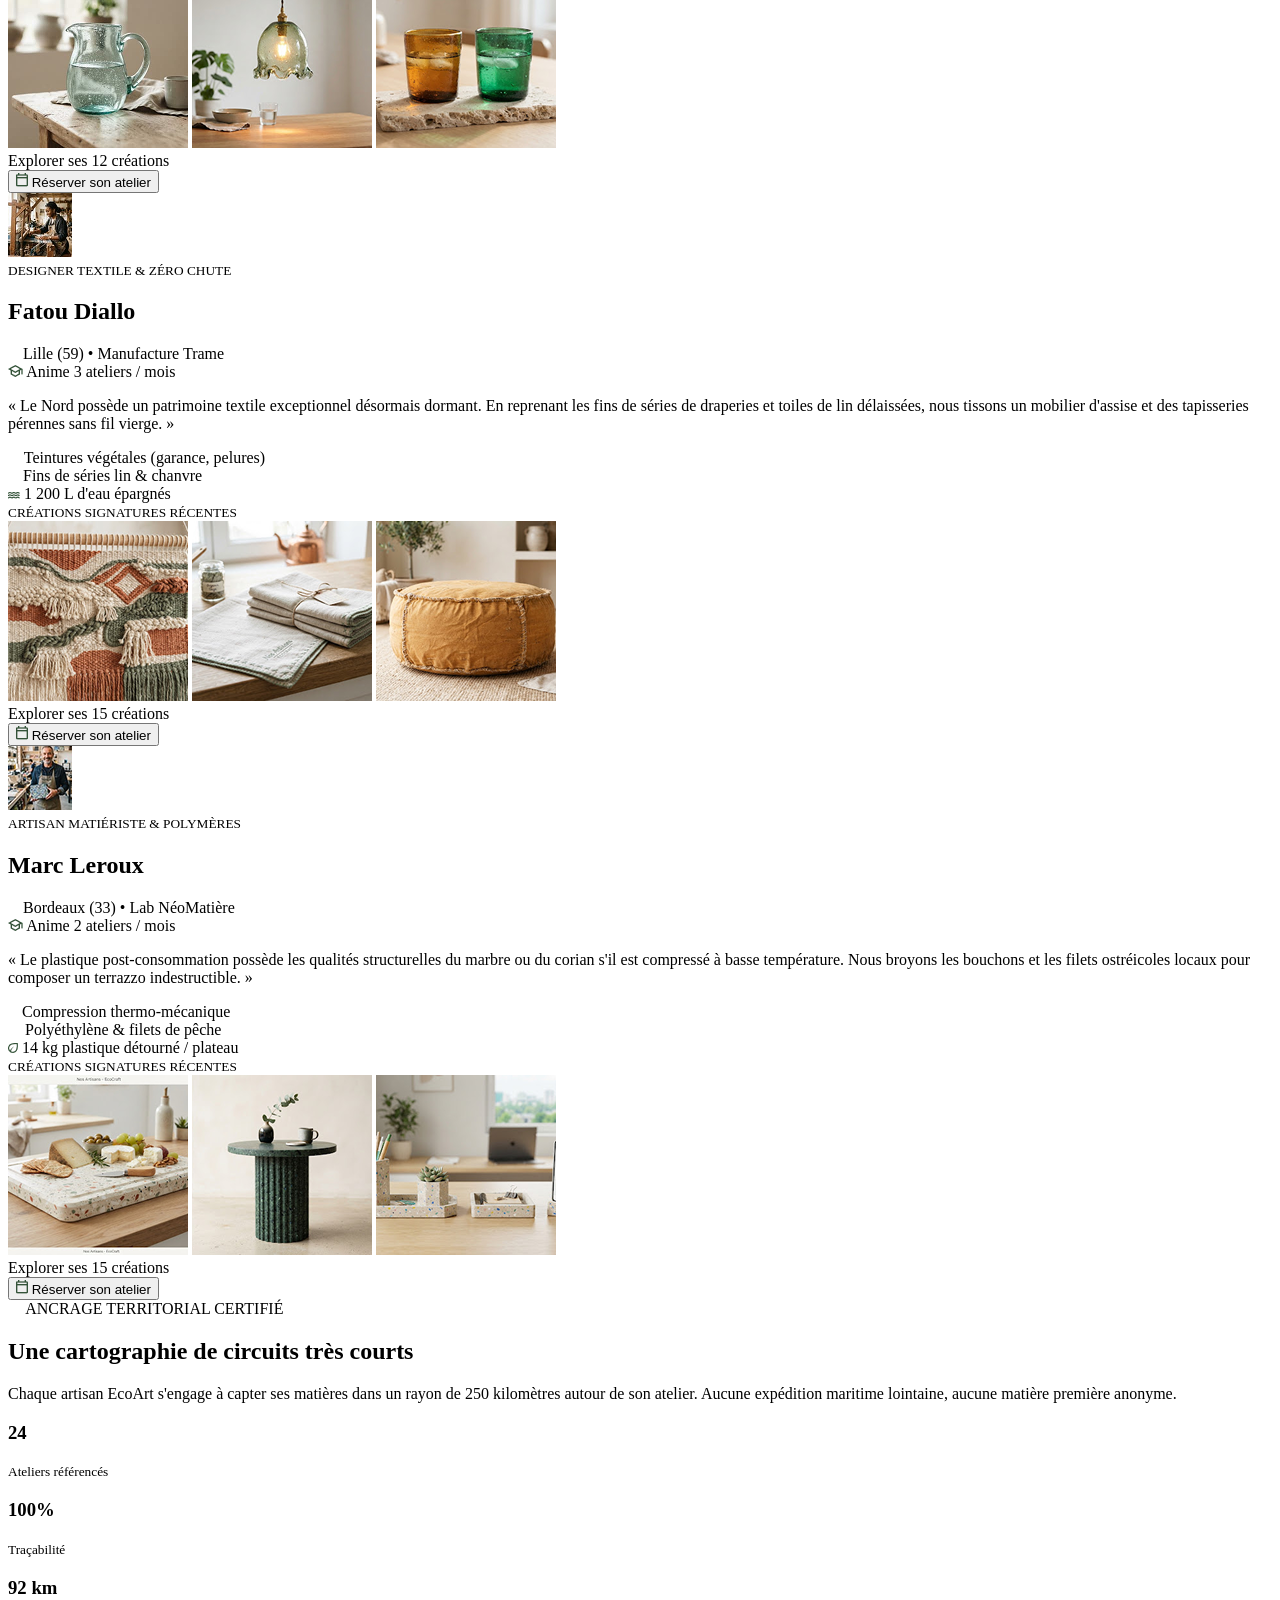
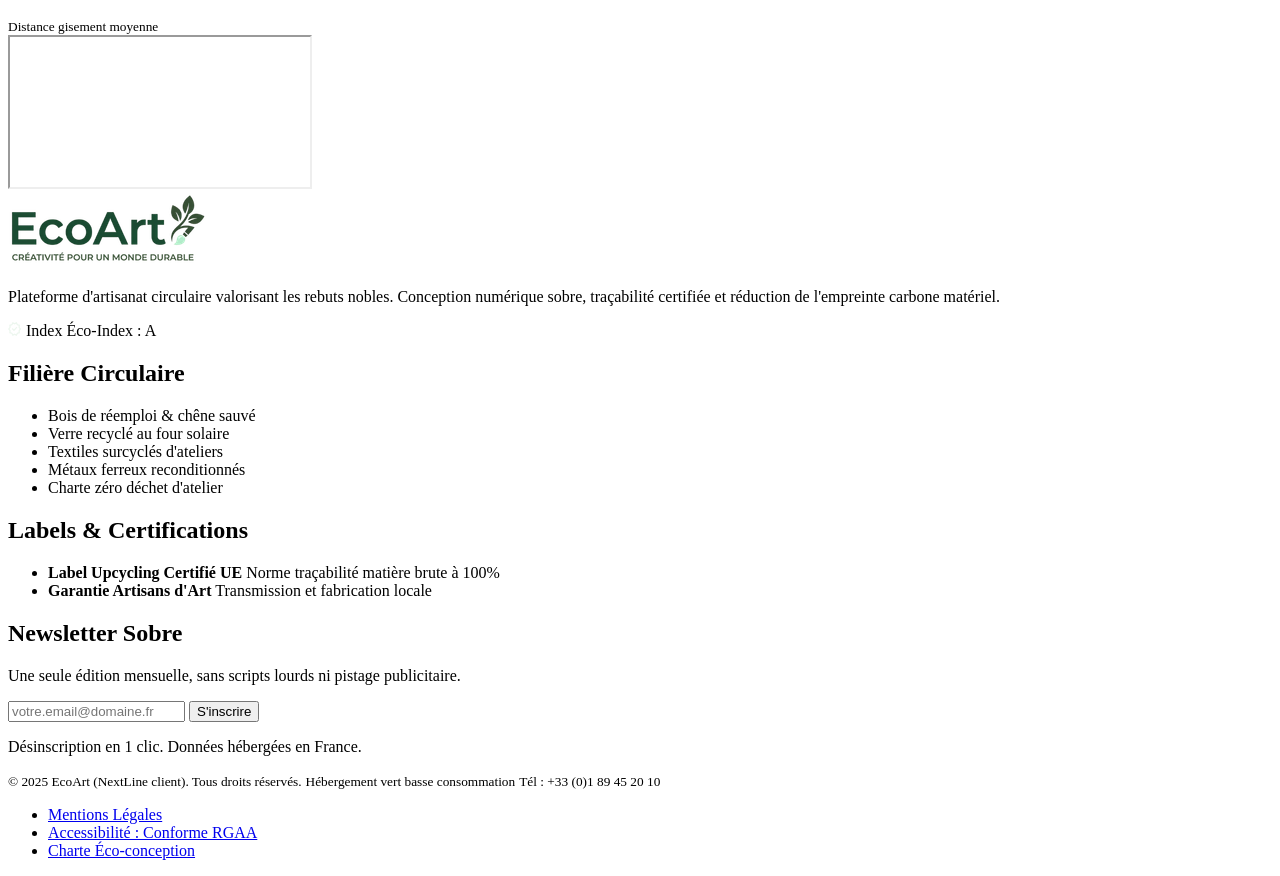
==== commit dc0d98c0: "emptying the css file for the merge and the updated structure of the artisans page html" ====
--- a/artisans.html
+++ b/artisans.html
@@ -56,264 +56,293 @@
                     </div>
                 </div>
                 <div class="front-right">
-                    <div>
+                    <div class="charte-top">
                         <small>CHARTE D'EXIGENCE 2025</small>
-                        <img src="assets/icons/sheald.png" alt="shield">
-                        <small>100% Audité</small>
-                        <p>Nos artisans souscrivent à un cahier des charges rigoureux
-                            : zéro résine toxique, traçabilité des gisements à moins de
-                            250 km, et recyclabilité complète en fin de cycle de vie.</p>
-                        <div class="percent">
-                            <div>
-                                <big>84%</big>
-                                <small>Rebuts valorisés/création</small>
-                            </div>
-                            <div>
-                                <big>4.9/5</big>
-                                <small>Indice de réparabilité</small>
-                            </div>
-                        </div>
-                        <div class="chart-line">
+                        <div class="audit">
+                            <img src="assets/icons/sheald.png" alt="shield">
+                            <small>100% Audité</small>
+                        </div>
+                    </div>
+                    <p>Nos artisans souscrivent à un cahier des charges rigoureux
+                        : zéro résine toxique, traçabilité des gisements à moins de
+                        250 km, et recyclabilité complète en fin de cycle de vie.</p>
+                    <div class="percent">
+                        <div>
+                            <big>84%</big>
+                            <small>Rebuts valorisés/création</small>
+                        </div>
+                        <div>
+                            <big>4.9/5</big>
+                            <small>Indice de réparabilité</small>
+                        </div>
+                    </div>
+                    <div class="chart-line">
+                        <div class="chart-top">
                             <small>Flux de matières détournées (Mois courant)</small>
                             <small>18.4 tonnes</small>
-                            <ul>
-                                <li>Bois</li>
-                                <li>Verre</li>
-                                <li>Textiles</li>
-                                <li>Polymères</li>
-                            </ul>
-                        </div>
-                    </div>
-                </div>
-            </div>
-            <div class="artisans-list">
-                <div class="cards">
-                    <div class="card1">
-                        <div class="headcard">
-                            <img src="assets/images/woodworker.png" alt="woodworker">
-                            <div class="right">
-                                <small>ÉBÉNISTE D'ART & UPCYCLING</small>
-                                <h2>Antoine Mercier</h2>
-                                <img src="assets/icons/mapselectionicon.png" alt="selectionicon">
-                                <span>Lyon (69) • Atelier La Fuste</span>
-                            </div>
-                        </div>
-                        <div class="smalltitle">
-                            <img src="assets/icons/craduationgapicon.png" alt="graduationcap">
-                            <span>Anime 2 ateliers / mois</span>
-                        </div>
-                        <p>« Chaque poutre de déconstruction industrielle conserve la mémoire des
-                            siècles passés. Mon rôle n'est pas d'effacer les fentes et les nœuds, mais de
-                            les magnifier dans du mobilier architectural épuré. »</p>
-                        <div>
-                            <div>
-                                <img src="assets/icons/treelineicon.png" alt="treeline">
-                                <small>Chêne sauvé (bâtis 19e)</small>
-                            </div>
-                            <div>
-                                <img src="assets/icons/oilcontainericon.png" alt="oilcontainer">
-                                <small>Huiles végétales biosourcées</small>
-                            </div>
-                        </div>
-                        <div>
-                            <img src="assets/icons/leaficon.png" alt="leaficon">
-                            <small>-128 kg CO₂ / pièce</small>
-                        </div>
-                        <small>CRÉATIONS SIGNATURES RÉCENTES</small>
-                        <div>
-                            <img src="assets/images/woodtable.png" alt="woodtable">
-                            <img src="assets/images/fourlegstable.png" alt="four legs table">
-                            <img src="assets/images/candles.png" alt="candles">
-                        </div>
-                        <div>
-                            <div>
-                                <img src="assets/icons/arrowicon.png" alt="arrowicon">
-                                <span>Explorer ses 8 créations</span>
-                            </div>
-                            <button>
-                                <img src="assets/icons/sechadualeicon.png" alt="scheduleicon">
-                                Réserver son atelier
-                            </button>
-                        </div>
-                    </div>
-
-                    <div class="card2">
-                        <div class="headcard">
-                            <img src="assets/images/glassworker.png" alt="glassworker">
-                            <div class="right">
-                                <small>MAÎTRE VERRIÈRE & THERMOFORMAGE</small>
-                                <h2>Claire Dupuis</h2>
-                                <img src="assets/icons/mapselectionicon.png" alt="selectionicon">
-                                <span>Nantes (44) • Studio Calcin</span>
-                            </div>
-                        </div>
-                        <div class="smalltitle">
-                            <img src="assets/icons/craduationgapicon.png" alt="graduationcapicon">
-                            <span>Anime 4 ateliers / mois</span>
-                        </div>
-                        <p>« Le verre est infiniment réincarnable. En collectant les bouteilles d'huîtres et
-                            le calcin de verrières maraîchères de Loire-Atlantique, nous recréons des
-                            pièces aux inclusions minérales uniques au monde. »</p>
-                        <div>
-                            <div>
-                                <img src="assets/icons/sunicon.png" alt="sunicon">
-                                <small>Four hybride solaire / biométhane</small>
-                            </div>
-                            <div>
-                                <img src="assets/icons/waterdroopicon.png" alt="waterdropicon">
-                                <small>Bouteilles de mer & cullet</small>
-                            </div>
-                        </div>
-                        <div>
-                            <img src="assets/icons/leaficon.png" alt="">
-                            <small>-3.4 kg CO₂ / carafe</small>
-                        </div>
-                        <small>CRÉATIONS SIGNATURES RÉCENTES</small>
-                        <div>
-                            <img src="assets/images/vase.png" alt="">
-                            <img src="assets/images/lightball.png" alt="">
-                            <img src="assets/images/glass.png" alt="">
-                        </div>
-                        <div>
-                            <div>
-                                <img src="assets/icons/arrowicon.png" alt="arrowicon">
-                                <span>Explorer ses 12 créations</span>
-                            </div>
-                            <button>
-                                <img src="assets/icons/sechadualeicon.png" alt="scheduleicon">
-                                Réserver son atelier
-                            </button>
-                        </div>
-                    </div>
-
-                    <div class="card3">
-                        <div class="headcard">
-                            <img src="assets/images/carpetworker.png" alt="Fatou Diallo">
-                            <div class="right">
-                                <small>DESIGNER TEXTILE & ZÉRO CHUTE</small>
-                                <h2>Fatou Diallo</h2>
-                                <img src="assets/icons/mapselectionicon.png" alt="selectionicon">
-                                <span>Lille (59) • Manufacture Trame</span>
-                            </div>
-                        </div>
-                        <div class="smalltitle">
-                            <img src="assets/icons/craduationgapicon.png" alt="graduationcapicon">
-                            <span>Anime 3 ateliers / mois</span>
-                        </div>
-                        <p>« Le Nord possède un patrimoine textile exceptionnel désormais dormant.
-                            En reprenant les fins de séries de draperies et toiles de lin délaissées, nous
-                            tissons un mobilier d'assise et des tapisseries pérennes sans fil vierge. »</p>
-                        <div>
-                            <div>
-                                <img src="assets/icons/paintingicon.png" alt="paintingicon">
-                                <span>Teintures végétales (garance, pelures)</span>
-                            </div>
-                            <div>
-                                <img src="assets/icons/finsicon.png" alt="finsicon">
-                                <span>Fins de séries lin & chanvre</span>
-                            </div>
-                        </div>
-                        <div>
-                            <img src="assets/icons/leuaicon.png" alt="watericon">
-                            <span>1 200 L d'eau épargnés</span>
-                        </div>
-                        <small>CRÉATIONS SIGNATURES RÉCENTES</small>
-                        <div>
-                            <img src="assets/images/tarp.png" alt="tarp">
-                            <img src="assets/images/towels.png" alt="towels">
-                            <img src="assets/images/sofa.png" alt="sofa">
-                        </div>
-                        <div>
-                            <div>
-                                <img src="assets/icons/arrowicon.png" alt="arrowicon">
-                                <span>Explorer ses 15 créations</span>
-                            </div>
-                            <button>
-                                <img src="assets/icons/sechadualeicon.png" alt="scheduleicon">
-                                Réserver son atelier
-                            </button>
-                        </div>
-                    </div>
-
-                    <div class="card4">
-                        <div class="headcard">
-                            <img src="assets/images/ceramicsworker.png" alt="ceramicsworker">
-                            <div class="right">
-                                <small>ARTISAN MATIÉRISTE & POLYMÈRES</small>
-                                <h2>Marc Leroux</h2>
-                                <img src="assets/icons/mapselectionicon.png" alt="selectionicon">
-                                <span>Bordeaux (33) • Lab NéoMatière</span>
-                            </div>
-                        </div>
-                        <div class="smalltitle">
-                            <img src="assets/icons/craduationgapicon.png" alt="graduationcapicon">
-                            <span>Anime 2 ateliers / mois</span>
-                        </div>
-                        <p>« Le plastique post-consommation possède les qualités structurelles du
-                            marbre ou du corian s'il est compressé à basse température. Nous broyons
-                            les bouchons et les filets ostréicoles locaux pour composer un terrazzo
-                            indestructible. »</p>
-                        <div>
-                            <div>
-                                <img src="assets/icons/hammericon.png" alt="hammericon">
-                                <span>Compression thermo-mécanique</span>
-                            </div>
-                            <div>
-                                <img src="assets/icons/recyclingicon.png" alt="recyclingicon">
-                                <span>Polyéthylène & filets de pêche</span>
-                            </div>
-                        </div>
-                        <div>
-                            <img src="assets/icons/leaficon.png" alt="leaficon">
-                            <span>14 kg plastique détourné / plateau</span>
-                        </div>
-                        <small>CRÉATIONS SIGNATURES RÉCENTES</small>
-                        <div>
-                            <img src="assets/images/cuttingboard.png" alt="cuttingboard">
-                            <img src="assets/images/table.png" alt="table">
-                            <img src="assets/images/plants.png" alt="plants">
-                        </div>
-                        <div>
-                            <div>
-                                <img src="assets/icons/arrowicon.png" alt="arrowicon">
-                                <span>Explorer ses 15 créations</span>
-                            </div>
-                            <button>
-                                <img src="assets/icons/sechadualeicon.png" alt="scheduleicon">
-                                Réserver son atelier
-                            </button>
-                        </div>
-                    </div>
-                </div>
-                <div class="card5">
-                    <div>
-                        <img src="assets/icons/mapicon.png" alt="mapicon">
-
-                        <span>ANCRAGE TERRITORIAL CERTIFIÉ</span>
-                    </div>
-                    <div>
-                        <h2>Une cartographie de circuits très
-                            courts</h2>
-                        <p>Chaque artisan EcoArt s'engage à capter ses matières dans un rayon de 250
-                            kilomètres autour de son atelier. Aucune expédition maritime lointaine, aucune
-                            matière première anonyme.</p>
-                    </div>
-                    <div>
-                        <h3>24</h3>
-                        <small>Ateliers référencés</small>
-                    </div>
-                    <div>
-                        <h3>100%</h3>
-                        <small>Traçabilité</small>
-                    </div>
-                    <div>
-                        <h3>92 km</h3>
-                        <small>Distance gisement moyenne</small>
-                    </div>
-                    <iframe
-                        src="https://www.google.com/maps/embed?pb=!1m18!1m12!1m3!1d89077.18496034393!2d4.752723102357551!3d45.75792108390354!2m3!1f0!2f0!3f0!3m2!1i1024!2i768!4f13.1!3m3!1m2!1s0x47f4ea516ae88797%3A0x408ab2ae4bb21f0!2sLyon%2C%20France!5e0!3m2!1sen!2sma!4v1792153089295!5m2!1sen!2sma"
-                        width="600" height="450" style="border:0;" allowfullscreen="" loading="lazy"
-                        referrerpolicy="strict-origin-when-cross-origin"></iframe>
+                        </div>
+                        <div class="flow-bar">
+                            <div class="box1"></div>
+                            <div class="box2"></div>
+                            <div class="box3"></div>
+                            <div class="box4"></div>
+                        </div>
+                        <ul>
+                            <li class="dot1">Bois</li>
+                            <li class="dot2">Verre</li>
+                            <li class="dot3">Textiles</li>
+                            <li class="dot4">Polymères</li>
+                        </ul>
+                    </div>
+                </div>
+                <div class="artisans-list">
+                    <div class="cards">
+                        <div class="card card1">
+                            <div class="card-top">
+                                <div class="headcard">
+                                    <img src="assets/images/woodworker.png" alt="woodworker">
+                                    <div class="right">
+                                        <small>ÉBÉNISTE D'ART & UPCYCLING</small>
+                                        <h2>Antoine Mercier</h2>
+                                        <div class="location">
+                                            <img src="assets/icons/mapselectionicon.png" alt="selectionicon">
+                                            <span>Lyon (69) • Atelier La Fuste</span>
+                                        </div>
+                                    </div>
+                                </div>
+                                <div class="smalltitle">
+                                    <img src="assets/icons/craduationgapicon.png" alt="graduationcap">
+                                    <span>Anime 2 ateliers / mois</span>
+                                </div>
+                            </div>
+                            <p>« Chaque poutre de déconstruction industrielle conserve la mémoire des
+                                siècles passés. Mon rôle n'est pas d'effacer les fentes et les nœuds, mais de
+                                les magnifier dans du mobilier architectural épuré. »</p>
+                            <div class="details">
+                                <div class="badge">
+                                    <img src="assets/icons/treelineicon.png" alt="treeline">
+                                    <span>Chêne sauvé (bâtis 19e)</span>
+                                </div>
+                                <div class="badge">
+                                    <img src="assets/icons/oilcontainericon.png" alt="oilcontainer">
+                                    <span>Huiles végétales biosourcées</span>
+                                </div>
+                                <div class="eco-pill">
+                                    <img src="assets/icons/leaficon.png" alt="leaficon">
+                                    <span>-128 kg CO₂ / pièce</span>
+                                </div>
+                            </div>
+                            <small class="gallery-title">CRÉATIONS SIGNATURES RÉCENTES</small>
+                            <div class="products">
+                                <img src="assets/images/woodtable.png" alt="woodtable">
+                                <img src="assets/images/fourlegstable.png" alt="four legs table">
+                                <img src="assets/images/candles.png" alt="candles">
+                            </div>
+                            <div class="card-footer">
+                                <div class="explore">
+                                    <span>Explorer ses 8 créations</span>
+                                    <img src="assets/icons/arrowicon.png" alt="arrowicon">
+                                </div>
+                                <button>
+                                    <img src="assets/icons/sechadualeicon.png" alt="scheduleicon">
+                                    Réserver son atelier
+                                </button>
+                            </div>
+                        </div>
+
+                        <div class="card card2">
+                            <div class="card-top">
+                                <div class="headcard">
+                                    <img src="assets/images/glassworker.png" alt="glassworker">
+                                    <div class="right">
+                                        <small>MAÎTRE VERRIÈRE & THERMOFORMAGE</small>
+                                        <h2>Claire Dupuis</h2>
+                                        <div class="location">
+                                            <img src="assets/icons/mapselectionicon.png" alt="selectionicon">
+                                            <span>Nantes (44) • Studio Calcin</span>
+                                        </div>
+                                    </div>
+                                </div>
+                                <div class="smalltitle">
+                                    <img src="assets/icons/craduationgapicon.png" alt="graduationcapicon">
+                                    <span>Anime 4 ateliers / mois</span>
+                                </div>
+                            </div>
+                            <p>« Le verre est infiniment réincarnable. En collectant les bouteilles d'huîtres et
+                                le calcin de verrières maraîchères de Loire-Atlantique, nous recréons des
+                                pièces aux inclusions minérales uniques au monde. »</p>
+                            <div class="details">
+                                <div class="badge">
+                                    <img src="assets/icons/sunicon.png" alt="sunicon">
+                                    <span>Four hybride solaire / biométhane</span>
+                                </div>
+                                <div class="badge">
+                                    <img src="assets/icons/waterdroopicon.png" alt="waterdropicon">
+                                    <span>Bouteilles de mer & cullet</span>
+                                </div>
+                                <div class="eco-pill">
+                                    <img src="assets/icons/leaficon.png" alt="">
+                                    <span>-3.4 kg CO₂ / carafe</span>
+                                </div>
+                            </div>
+                            <small class="gallery-title">CRÉATIONS SIGNATURES RÉCENTES</small>
+                            <div class="products">
+                                <img src="assets/images/vase.png" alt="">
+                                <img src="assets/images/lightball.png" alt="">
+                                <img src="assets/images/glass.png" alt="">
+                            </div>
+                            <div class="card-footer">
+                                <div class="explore">
+                                    <span>Explorer ses 12 créations</span>
+                                    <img src="assets/icons/arrowicon.png" alt="arrowicon">
+                                </div>
+                                <button>
+                                    <img src="assets/icons/sechadualeicon.png" alt="scheduleicon">
+                                    Réserver son atelier
+                                </button>
+                            </div>
+                        </div>
+
+                        <div class="card card3">
+                            <div class="card-top">
+                                <div class="headcard">
+                                    <img src="assets/images/carpetworker.png" alt="Fatou Diallo">
+                                    <div class="right">
+                                        <small>DESIGNER TEXTILE & ZÉRO CHUTE</small>
+                                        <h2>Fatou Diallo</h2>
+                                        <div class="location">
+                                            <img src="assets/icons/mapselectionicon.png" alt="selectionicon">
+                                            <span>Lille (59) • Manufacture Trame</span>
+                                        </div>
+                                    </div>
+                                </div>
+                                <div class="smalltitle">
+                                    <img src="assets/icons/craduationgapicon.png" alt="graduationcapicon">
+                                    <span>Anime 3 ateliers / mois</span>
+                                </div>
+                            </div>
+                            <p>« Le Nord possède un patrimoine textile exceptionnel désormais dormant.
+                                En reprenant les fins de séries de draperies et toiles de lin délaissées, nous
+                                tissons un mobilier d'assise et des tapisseries pérennes sans fil vierge. »</p>
+                            <div class="details">
+                                <div class="badge">
+                                    <img src="assets/icons/paintingicon.png" alt="paintingicon">
+                                    <span>Teintures végétales (garance, pelures)</span>
+                                </div>
+                                <div class="badge">
+                                    <img src="assets/icons/finsicon.png" alt="finsicon">
+                                    <span>Fins de séries lin & chanvre</span>
+                                </div>
+                                <div class="eco-pill">
+                                    <img src="assets/icons/leuaicon.png" alt="watericon">
+                                    <span>1 200 L d'eau épargnés</span>
+                                </div>
+                            </div>
+                            <small class="gallery-title">CRÉATIONS SIGNATURES RÉCENTES</small>
+                            <div class="products">
+                                <img src="assets/images/tarp.png" alt="tarp">
+                                <img src="assets/images/towels.png" alt="towels">
+                                <img src="assets/images/sofa.png" alt="sofa">
+                            </div>
+                            <div class="card-footer">
+                                <div class="explore">
+                                    <span>Explorer ses 15 créations</span>
+                                    <img src="assets/icons/arrowicon.png" alt="arrowicon">
+                                </div>
+                                <button>
+                                    <img src="assets/icons/sechadualeicon.png" alt="scheduleicon">
+                                    Réserver son atelier
+                                </button>
+                            </div>
+                        </div>
+
+                        <div class="card card4">
+                            <div class="card-top">
+                                <div class="headcard">
+                                    <img src="assets/images/ceramicsworker.png" alt="ceramicsworker">
+                                    <div class="right">
+                                        <small>ARTISAN MATIÉRISTE & POLYMÈRES</small>
+                                        <h2>Marc Leroux</h2>
+                                        <div class="location">
+                                            <img src="assets/icons/mapselectionicon.png" alt="selectionicon">
+                                            <span>Bordeaux (33) • Lab NéoMatière</span>
+                                        </div>
+                                    </div>
+                                </div>
+                                <div class="smalltitle">
+                                    <img src="assets/icons/craduationgapicon.png" alt="graduationcapicon">
+                                    <span>Anime 2 ateliers / mois</span>
+                                </div>
+                            </div>
+                            <p>« Le plastique post-consommation possède les qualités structurelles du
+                                marbre ou du corian s'il est compressé à basse température. Nous broyons
+                                les bouchons et les filets ostréicoles locaux pour composer un terrazzo
+                                indestructible. »</p>
+                            <div class="details">
+                                <div class="badge">
+                                    <img src="assets/icons/hammericon.png" alt="hammericon">
+                                    <span>Compression thermo-mécanique</span>
+                                </div>
+                                <div class="badge">
+                                    <img src="assets/icons/recyclingicon.png" alt="recyclingicon">
+                                    <span>Polyéthylène & filets de pêche</span>
+                                </div>
+                                <div class="eco-pill">
+                                    <img src="assets/icons/leaficon.png" alt="leaficon">
+                                    <span>14 kg plastique détourné / plateau</span>
+                                </div>
+                            </div>
+                            <small class="gallery-title">CRÉATIONS SIGNATURES RÉCENTES</small>
+                            <div class="products">
+                                <img src="assets/images/cuttingboard.png" alt="cuttingboard">
+                                <img src="assets/images/table.png" alt="table">
+                                <img src="assets/images/plants.png" alt="plants">
+                            </div>
+                            <div class="card-footer">
+                                <div class="explore">
+                                    <span>Explorer ses 15 créations</span>
+                                    <img src="assets/icons/arrowicon.png" alt="arrowicon">
+                                </div>
+                                <button>
+                                    <img src="assets/icons/sechadualeicon.png" alt="scheduleicon">
+                                    Réserver son atelier
+                                </button>
+                            </div>
+                        </div>
+                    </div>
+                    <div class="card5">
+                        <div class="card5-left">
+                            <div class="card5-label">
+                                <img src="assets/icons/mapicon.png" alt="mapicon">
+                                <span>ANCRAGE TERRITORIAL CERTIFIÉ</span>
+                            </div>
+                            <div class="card5-text">
+                                <h2>Une cartographie de circuits très
+                                    courts</h2>
+                                <p>Chaque artisan EcoArt s'engage à capter ses matières dans un rayon de 250
+                                    kilomètres autour de son atelier. Aucune expédition maritime lointaine, aucune
+                                    matière première anonyme.</p>
+                            </div>
+                            <div class="stats">
+                                <div class="stat">
+                                    <h3>24</h3>
+                                    <small>Ateliers référencés</small>
+                                </div>
+                                <div class="stat stat-peach">
+                                    <h3>100%</h3>
+                                    <small>Traçabilité</small>
+                                </div>
+                                <div class="stat">
+                                    <h3>92 km</h3>
+                                    <small>Distance gisement moyenne</small>
+                                </div>
+                            </div>
+                        </div>
+                        <iframe
+                            src="https://www.google.com/maps/embed?pb=!1m18!1m12!1m3!1d89077.18496034393!2d4.752723102357551!3d45.75792108390354!2m3!1f0!2f0!3f0!3m2!1i1024!2i768!4f13.1!3m3!1m2!1s0x47f4ea516ae88797%3A0x408ab2ae4bb21f0!2sLyon%2C%20France!5e0!3m2!1sen!2sma!4v1792153089295!5m2!1sen!2sma"
+                            title="Carte des ateliers EcoArt" allowfullscreen="" loading="lazy"
+                            referrerpolicy="strict-origin-when-cross-origin"></iframe>
+                    </div>
                 </div>
             </div>
         </div>
--- a/css/variables.css
+++ b/css/variables.css
@@ -1,142 +1,271 @@
 :root {
-  /* 1. PALETTE BRUTE */
-
-  /* Verts */
+  /* --- Nuances de Vert (Marque, Cartes, Badges) --- */
+  --raw-green-950: #002111;
+  --raw-green-900: #14422D; /* Vert principal de la marque */
+  --raw-green-850: #1D5D40;
+  --raw-green-800: #235B3E;
+  --raw-green-780: #2B553F;
+  --raw-green-750: #30553F;
+  --raw-green-720: #335238; /* Vert foncé des ateliers & artisans */
+  --raw-green-700: #37583C;
+  --raw-green-650: #2D5A43;
+  --raw-green-600: #044329;
+  --raw-green-550: #3A674F;
+  --raw-green-300: #9FCFB2;
+  --raw-green-250: #A1D1B4;
+  --raw-green-200: #B5F0CA; /* Accent vert pastel */
+
+  /* --- Terres Cuites, Bruns & Rouges (Boutons CTA & Alertes) --- */
+  --raw-terracotta-950: #3A0A00;
+  --raw-terracotta-900: #492518;
+  --raw-terracotta-800: #733826;
+  --raw-terracotta-780: #77331D;
+  --raw-terracotta-750: #773928;
+  --raw-terracotta-720: #773A28;
+  --raw-terracotta-700: #7A3C29;
+  --raw-terracotta-600: #86432D; /* Boutons CTA principaux */
+  --raw-terracotta-500: #944931;
+  --raw-terracotta-400: #972502;
+  --raw-terracotta-200: #FD9D80;
+  --raw-terracotta-150: #FFDBD0;
+  --raw-terracotta-100: #FFE2D6; /* Fond beige/pêche très doux */
+  --raw-red-alert:      #BA1A1A; /* Rouge d'erreur / validation formulaire */
+
+  /* --- Gris, Neutres & Typographie --- */
+  --raw-neutral-900: #151D19; /* Titres et texte foncé */
+  --raw-neutral-800: #414943; /* Texte courant */
+  --raw-neutral-700: #4F4F4F;
+  --raw-neutral-600: #717973; /* Texte secondaire / labels */
+  --raw-neutral-500: #767676; /* Bordures d'input / séparateurs */
+  --raw-neutral-400: #9CA3AF; /* Bordures claires */
+
+  /* --- Fonds Clairs & Teintes Crème / Sauge --- */
+  --raw-surface-white:   #FFFFFF;
+  --raw-surface-sand:    #EFF0F0;
+  --raw-surface-cream-1: #EEF1F1;
+  --raw-surface-cream-2: #F8EFEC;
+  --raw-surface-cream-3: #F8EFED;
+  --raw-surface-cream-4: #F9F1F1;
+  --raw-surface-sage-1:  #E0F5ED;
+  --raw-surface-sage-2:  #E6F0E8;
+  --raw-surface-sage-3:  #E4F6EF;
+  --raw-surface-sage-4:  #ECF6EE;
+  --raw-surface-sage-5:  #E9F3EB;
+  --raw-surface-sage-6:  #EFF5EF;
+  --raw-surface-sage-7:  #D7EFE2; /* Fond accent ateliers */
+  --raw-surface-sage-8:  #EDF8F2; /* Fond très léger de carte */
+  --raw-surface-mint:    #F2FCF4;
+  --raw-surface-linen:   #E1EBE3;
+  --raw-surface-soft:    #F2F7F3;
+
+  /* --- Couleurs avec Opacité Figma (Transparences) --- */
+  --raw-alpha-green-90:   rgba(51, 82, 56, 0.90);     /* #335238 à 90% */
+  --raw-alpha-green-20:   rgba(20, 66, 45, 0.20);     /* #14422D à 20% */
+  --raw-alpha-border:     rgba(219, 229, 221, 0.90);  /* #DBE5DD à 90% */
+  --raw-alpha-surface-95: rgba(242, 252, 244, 0.95);  /* #F2FCF4 à 95% */
+  --raw-alpha-surface-90: rgba(242, 252, 244, 0.90);  /* #F2FCF4 à 90% */
+  --raw-alpha-sage-50:    rgba(236, 246, 238, 0.50);  /* #ECF6EE à 50% */
+  --raw-alpha-border-30:  rgba(192, 201, 193, 0.30);  /* #C0C9C1 à 30% */
+  --raw-alpha-white-20:   rgba(255, 255, 255, 0.20);  /* #FFFFFF à 20% */
+  --raw-alpha-white-02:   rgba(255, 255, 255, 0.002); /* #FFFFFF à 0.2% */
+
+  /* 2. VARIABLES SÉMANTIQUES */
+
+  /* Arrière-plans globaux & sections */
+  --bg-page:           var(--raw-surface-white);
+  --bg-section-dark:   var(--raw-green-900);
+  --bg-section-accent: var(--raw-green-720);
+  --bg-section-light:  var(--raw-surface-sage-4);
+  --bg-card:           var(--raw-surface-white);
+  --bg-card-muted:     var(--raw-surface-mint);
+  --bg-card-soft:      var(--raw-surface-sage-8);
+
+  /* Typographie */
+  --text-primary:   var(--raw-neutral-900);
+  --text-secondary: var(--raw-neutral-800);
+  --text-muted:     var(--raw-neutral-600);
+  --text-inverse:   var(--raw-surface-white);
+  --text-error:     var(--raw-red-alert);
+
+  /* Boutons Principaux (Terracotta) */
+  --btn-primary-bg:    var(--raw-terracotta-600);
+  --btn-primary-hover: var(--raw-terracotta-500);
+  --btn-primary-text:  var(--raw-surface-white);
+
+  /* Boutons Secondaires (Vert forêt) */
+  --btn-secondary-bg:    var(--raw-green-900);
+  --btn-secondary-hover: var(--raw-green-720);
+  --btn-secondary-text:  var(--raw-surface-white);
+
+  /* Formulaires & Champs de saisie */
+  --input-bg:          var(--raw-surface-white);
+  --input-border:      var(--raw-neutral-500);
+  --input-focus:       var(--raw-green-900);
+  --input-error-border:var(--raw-red-alert);
+
+  /* Badges & Tags */
+  --badge-green-bg:    var(--raw-surface-sage-7);
+  --badge-green-text:  var(--raw-green-900);
+  --badge-warm-bg:     var(--raw-terracotta-100);
+  --badge-warm-text:   var(--raw-terracotta-950);
+
+  /* Bordures */
+  --border-subtle: var(--raw-alpha-border);
+  --border-light:  var(--raw-alpha-border-30);
+  --border-dark:   var(--raw-green-900);
+}
+
+
+
+
+
+
+
+
+
+
+
+
+
+
+
+
+
+
+
+
+/*
+:root {
+  Verts
   --green-950: #002111;
-  --green-900: #14422D;   /* vert principal de la marque */
+  --green-900: #14422D;
   --green-850: #1D5D40;
   --green-800: #235B3E;
-  --green-720: #335238;   /* vert ateliers / artisans / bandeaux */
+  --green-720: #335238;
   --green-700: #37583C;
   --green-650: #2D5A43;
   --green-550: #3A674F;
   --green-300: #9FCFB2;
-  --green-200: #B5F0CA;   /* accent pastel */
-
-  /* Terracotta */
+  --green-200: #B5F0CA;
+
+  Terracotta
   --terracotta-950: #3A0A00;
   --terracotta-800: #733826;
-  --terracotta-600: #86432D;  /* CTA principal */
+  --terracotta-600: #86432D;
   --terracotta-500: #944931;
   --terracotta-200: #FD9D80;
-  --terracotta-100: #FFE2D6;  /* fond pêche doux */
-
-  /* Rouge */
+  --terracotta-100: #FFE2D6;
+
+  Rouge
   --red-500: #BA1A1A;
 
-  /* Neutres */
+  Neutres
   --neutral-900: #151D19;
   --neutral-800: #414943;
   --neutral-600: #717973;
   --neutral-500: #767676;
   --neutral-400: #9CA3AF;
 
-  /* Surfaces claires */
-  --white:       #FFFFFF;
-  --mint-50:     #F2FCF4;
-  --sage-100:    #EDF8F2;
-  --sage-150:    #ECF6EE;
-  --sage-200:    #E9F3EB;
-  --sage-300:    #D7EFE2;
-  --linen:       #E1EBE3;
-  --cream:       #F8EFEC;
-
-
-  --bg-page:            var(--mint-50);        /* fond général des pages */
-  --bg-page-alt:        var(--white);
-  --bg-section-light:   var(--sage-150);       /* sections claires, footer */
-  --bg-section-dark:    var(--green-900);      /* sections très foncées */
-  --bg-section-accent:  var(--green-720);      /* bandeaux, ateliers, artisans */
-  --bg-section-warm:    var(--terracotta-100); /* sections pêche */
-
-  /* ---------- CARTES ---------- */
-  --card-bg:            var(--white);
-  --card-bg-soft:       var(--sage-100);
-  --card-bg-muted:      var(--mint-50);
-  --card-bg-dark:       var(--green-720);      /* carte produit sombre */
-  --card-text-on-dark:  var(--white);
-
-  /* ---------- TEXTE ---------- */
-  --text-primary:       var(--neutral-900);    /* titres */
-  --text-body:          var(--neutral-800);    /* texte courant */
-  --text-muted:         var(--neutral-600);    /* labels, texte secondaire */
-  --text-inverse:       var(--white);          /* sur fond sombre */
-  --text-brand:         var(--green-900);
-  --text-accent:        var(--terracotta-600); /* sur-titres (ex: FILIÈRE D'ÉCO-CONCEPTION) */
-  --text-error:         var(--red-500);
-
-  /* ---------- BOUTONS ---------- */
-  /* Primaire (terracotta) */
-  --btn-primary-bg:         var(--terracotta-600);
-  --btn-primary-bg-hover:   var(--terracotta-500);
-  --btn-primary-text:       var(--white);
-
-  /* Secondaire (vert) */
-  --btn-secondary-bg:       var(--green-900);
+  Surfaces claires
+  --white: #FFFFFF;
+  --mint-50: #F2FCF4;
+  --sage-100: #EDF8F2;
+  --sage-150: #ECF6EE;
+  --sage-200: #E9F3EB;
+  --sage-300: #D7EFE2;
+  --linen: #E1EBE3;
+  --cream: #F8EFEC;
+
+  --bg-page: var(--mint-50);
+  --bg-page-alt: var(--white);
+  --bg-section-light: var(--sage-150);
+  --bg-section-dark: var(--green-900);
+  --bg-section-accent: var(--green-720);
+  --bg-section-warm: var(--terracotta-100);
+
+  CARTES
+  --card-bg: var(--white);
+  --card-bg-soft: var(--sage-100);
+  --card-bg-muted: var(--mint-50);
+  --card-bg-dark: var(--green-720);
+  --card-text-on-dark: var(--white);
+
+  TEXTE
+  --text-primary: var(--neutral-900);
+  --text-body: var(--neutral-800);
+  --text-muted: var(--neutral-600);
+  --text-inverse: var(--white);
+  --text-brand: var(--green-900);
+  --text-accent: var(--terracotta-600);
+  --text-error: var(--red-500);
+
+  BOUTONS
+  --btn-primary-bg: var(--terracotta-600);
+  --btn-primary-bg-hover: var(--terracotta-500);
+  --btn-primary-text: var(--white);
+  --btn-secondary-bg: var(--green-900);
   --btn-secondary-bg-hover: var(--green-720);
-  --btn-secondary-text:     var(--white);
-
-  /* Bouton clair (ex: "Ajouter" sur carte sombre) */
-  --btn-light-bg:           var(--white);
-  --btn-light-text:         var(--green-900);
-
-  /* ---------- FILTRES / PILLS ---------- */
-  --filter-bg:              var(--sage-200);
-  --filter-text:            var(--text-primary);
-  --filter-active-bg:       var(--green-900);
-  --filter-active-text:     var(--white);
-
-  /* ---------- FORMULAIRES ---------- */
-  --input-bg:               var(--white);
-  --input-text:             var(--text-primary);
-  --input-placeholder:      var(--neutral-600);
-  --input-border:           var(--neutral-500);
-  --input-border-focus:     var(--green-900);
-  --input-border-error:     var(--red-500);
-  --input-search-bg:        var(--green-720);  /* barre de recherche */
-  --input-search-text:      var(--white);
-
-  /* ---------- BADGES & TAGS ---------- */
-  --badge-green-bg:         var(--sage-300);
-  --badge-green-text:       var(--green-900);
-  --badge-warm-bg:          var(--terracotta-100);
-  --badge-warm-text:        var(--terracotta-950);
-  --badge-dark-bg:          var(--green-900);
-  --badge-dark-text:        var(--white);
-
-  /* ---------- BORDURES & SÉPARATEURS ---------- */
-  --border-subtle:          rgba(219, 229, 221, 0.90);
-  --border-light:           rgba(192, 201, 193, 0.30);
-  --border-strong:          var(--neutral-400);
-  --border-brand:           var(--green-900);
-
-  /* ---------- ÉTATS / FEEDBACK ---------- */
-  --state-success:          var(--green-800);
-  --state-success-bg:       var(--sage-300);
-  --state-error:            var(--red-500);
-  --state-warning-bg:       var(--terracotta-100);
-
-  /* ---------- ICÔNES ---------- */
-  --icon-default:           var(--green-900);
-  --icon-inverse:           var(--white);
-  --icon-accent:            var(--terracotta-600);
-
-  /* ---------- OVERLAYS / TRANSPARENCES ---------- */
-  --overlay-dark:           rgba(51, 82, 56, 0.90);
-  --overlay-light:          rgba(242, 252, 244, 0.95);
-  --overlay-light-soft:     rgba(242, 252, 244, 0.90);
-  --overlay-white:          rgba(255, 255, 255, 0.20);
-  --overlay-green:          rgba(20, 66, 45, 0.20);
-
-  /* ---------- HEADER / FOOTER ---------- */
-  --header-bg:              var(--bg-page);
-  --header-text:            var(--text-primary);
-  --footer-bg:              var(--bg-section-light);
-  --footer-text:            var(--text-body);
+  --btn-secondary-text: var(--white);
+  --btn-light-bg: var(--white);
+  --btn-light-text: var(--green-900);
+
+  FILTRES / PILLS
+  --filter-bg: var(--sage-200);
+  --filter-text: var(--text-primary);
+  --filter-active-bg: var(--green-900);
+  --filter-active-text: var(--white);
+
+  FORMULAIRES
+  --input-bg: var(--white);
+  --input-text: var(--text-primary);
+  --input-placeholder: var(--neutral-600);
+  --input-border: var(--neutral-500);
+  --input-border-focus: var(--green-900);
+  --input-border-error: var(--red-500);
+  --input-search-bg: var(--green-720);
+  --input-search-text: var(--white);
+
+  BADGES & TAGS
+  --badge-green-bg: var(--sage-300);
+  --badge-green-text: var(--green-900);
+  --badge-warm-bg: var(--terracotta-100);
+  --badge-warm-text: var(--terracotta-950);
+  --badge-dark-bg: var(--green-900);
+  --badge-dark-text: var(--white);
+
+  BORDURES & SEPARATEURS
+  --border-subtle: rgba(219, 229, 221, 0.90);
+  --border-light: rgba(192, 201, 193, 0.30);
+  --border-strong: var(--neutral-400);
+  --border-brand: var(--green-900);
+
+  ETATS / FEEDBACK
+  --state-success: var(--green-800);
+  --state-success-bg: var(--sage-300);
+  --state-error: var(--red-500);
+  --state-warning-bg: var(--terracotta-100);
+
+  ICONES
+  --icon-default: var(--green-900);
+  --icon-inverse: var(--white);
+  --icon-accent: var(--terracotta-600);
+
+  OVERLAYS / TRANSPARENCES
+  --overlay-dark: rgba(51, 82, 56, 0.90);
+  --overlay-light: rgba(242, 252, 244, 0.95);
+  --overlay-light-soft: rgba(242, 252, 244, 0.90);
+  --overlay-white: rgba(255, 255, 255, 0.20);
+  --overlay-green: rgba(20, 66, 45, 0.20);
+
+  HEADER / FOOTER
+  --header-bg: var(--bg-page);
+  --header-text: var(--text-primary);
+  --footer-bg: var(--bg-section-light);
+  --footer-text: var(--text-body);
 }
 
-/* Exemple d'utilisation :
-   .btn-primary { background: var(--btn-primary-bg); color: var(--btn-primary-text); }
-   .btn-primary:hover { background: var(--btn-primary-bg-hover); }
-   .card--dark { background: var(--card-bg-dark); color: var(--card-text-on-dark); }
+Exemple d'utilisation :
+.btn-primary { background: var(--btn-primary-bg); color: var(--btn-primary-text); }
+.btn-primary:hover { background: var(--btn-primary-bg-hover); }
+.card--dark { background: var(--card-bg-dark); color: var(--card-text-on-dark); }
 */
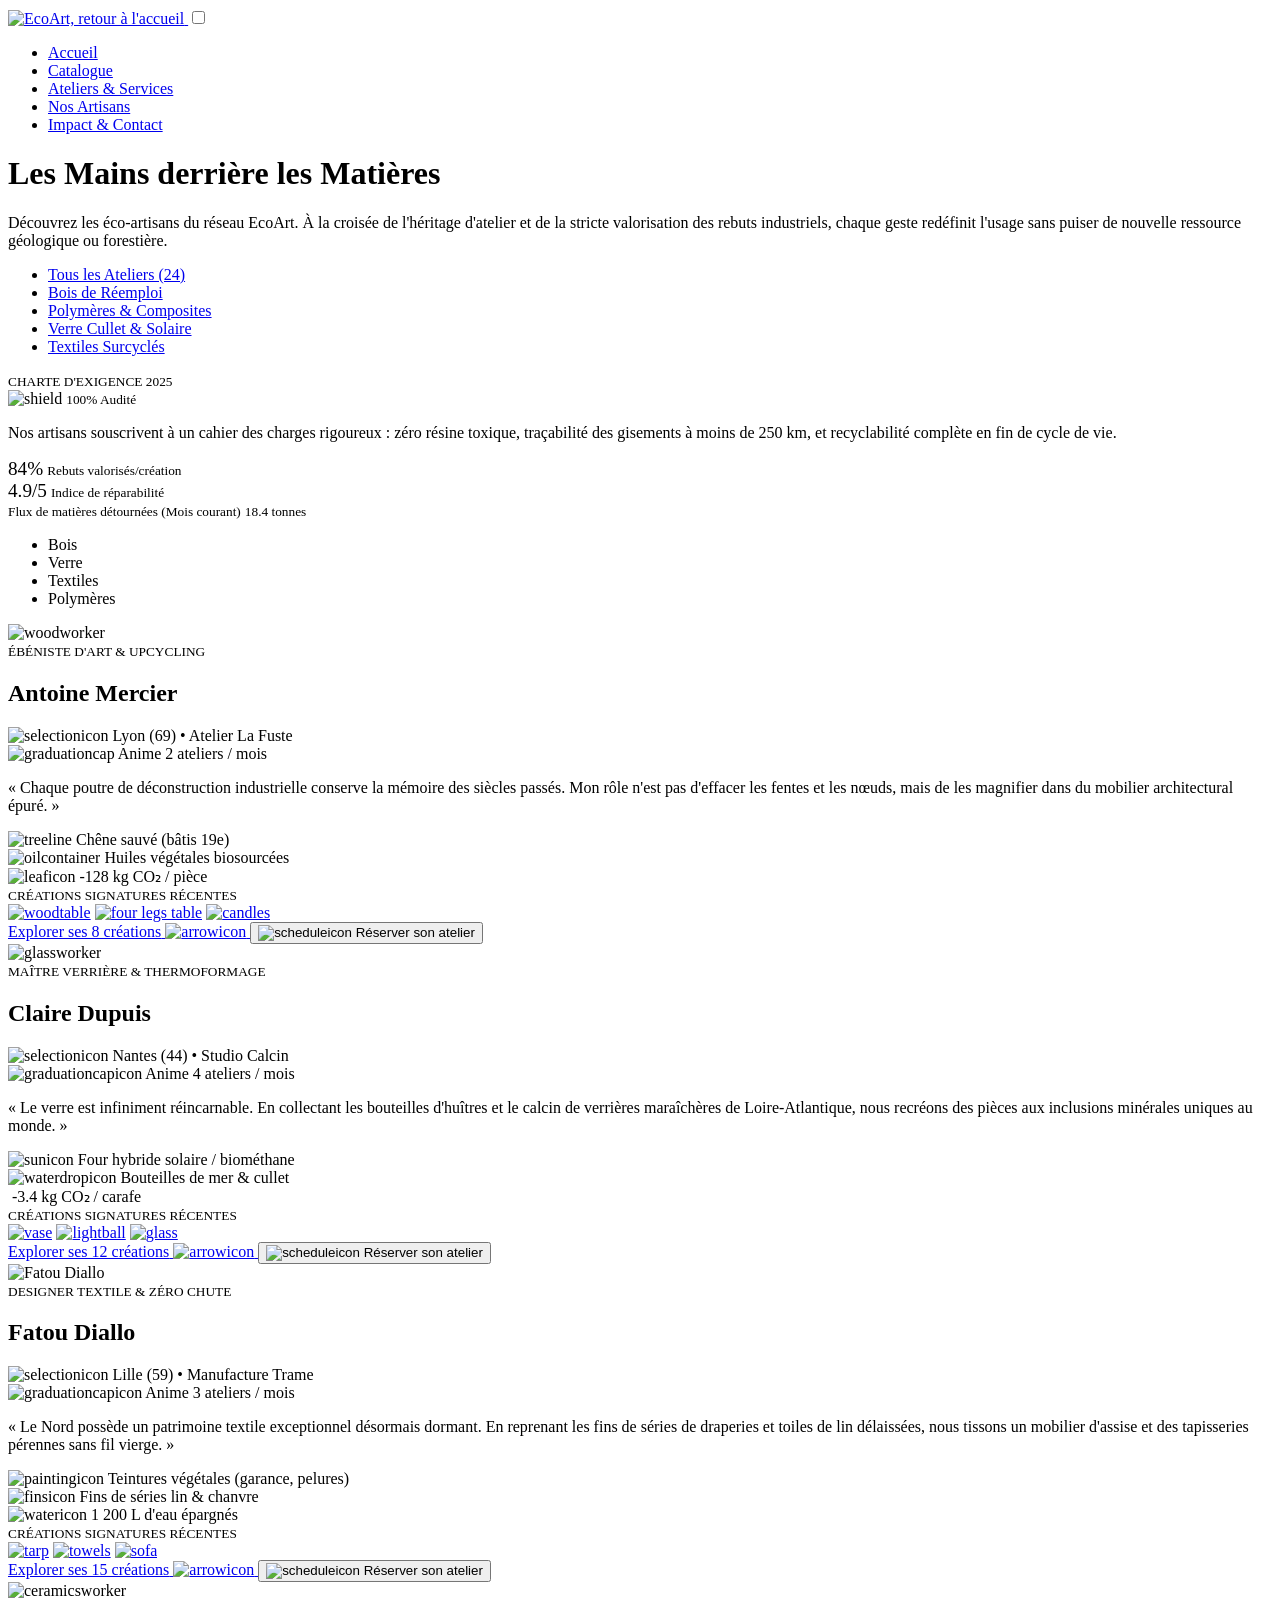
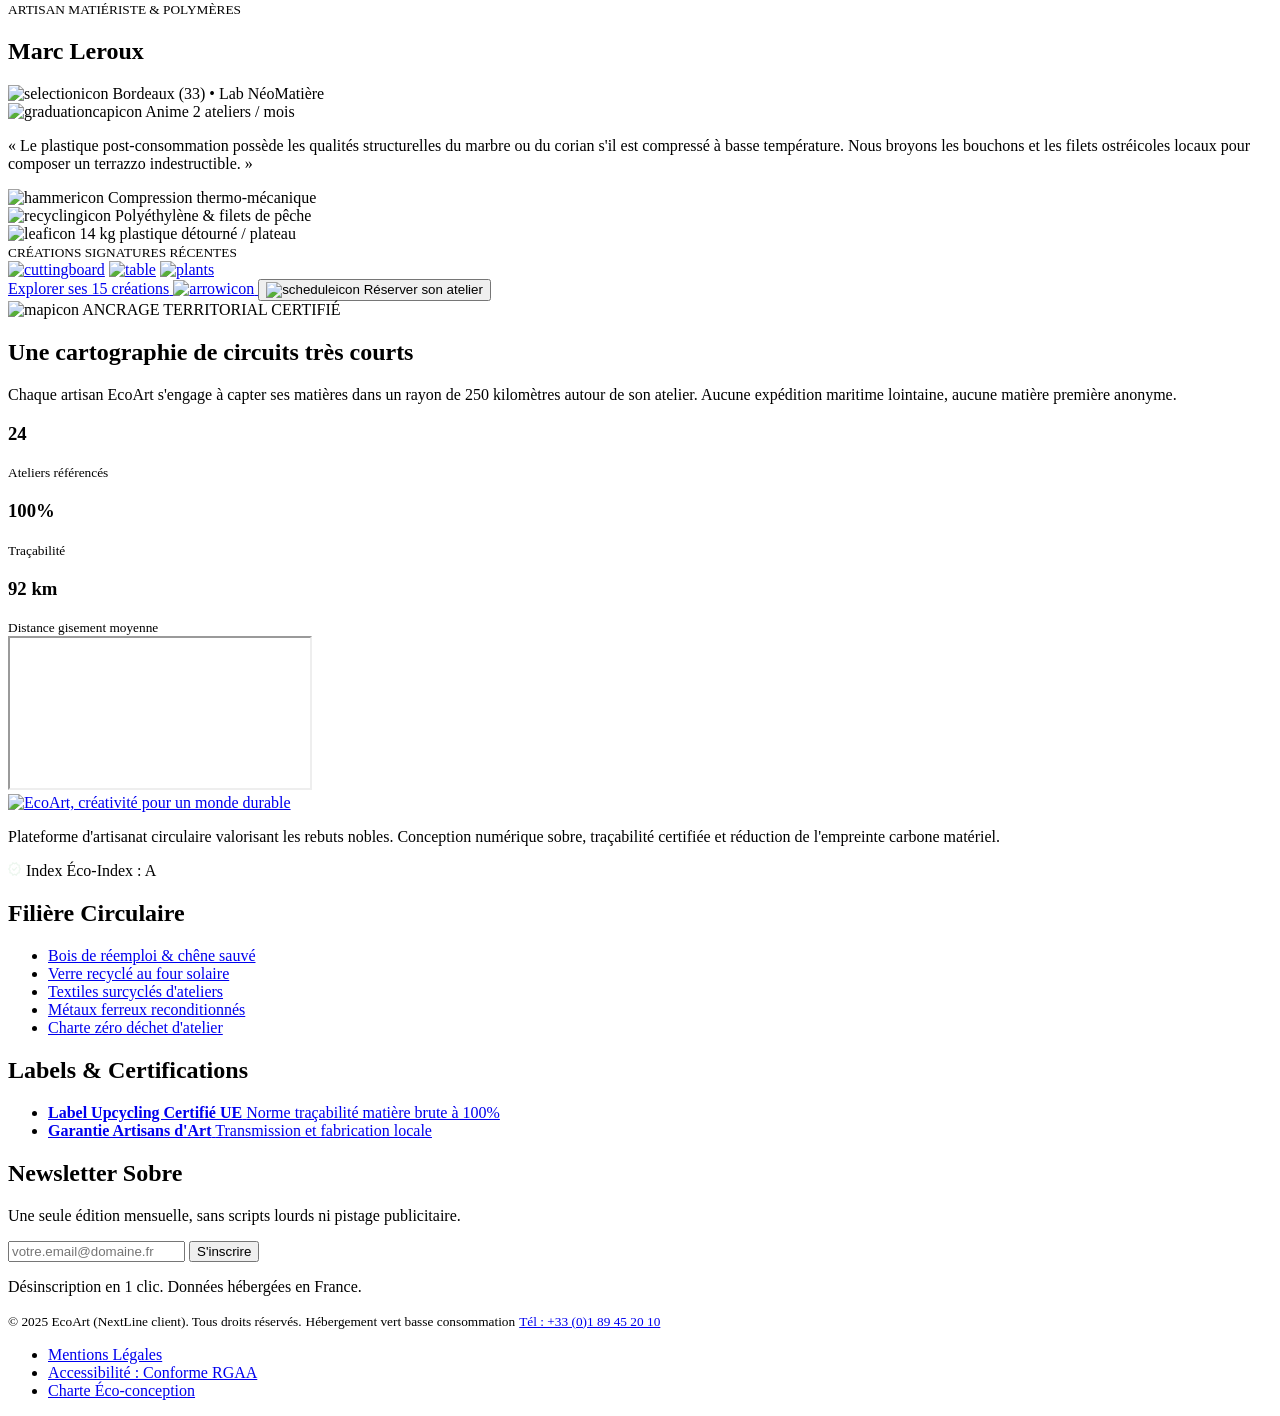
==== commit d5f1f2ef: "navigation entre les pages du site , et les bouttons" ====
--- a/artisans.html
+++ b/artisans.html
@@ -6,32 +6,39 @@
     <meta name="viewport" content="width=device-width, initial-scale=1.0">
     <link rel="stylesheet" href="css/styles.css">
     <link rel="stylesheet" href="css/variables.css">
+    <link rel="stylesheet" href="./css/responsive.css">
+    <link rel="preconnect" href="https://fonts.googleapis.com">
+<link rel="preconnect" href="https://fonts.gstatic.com" crossorigin>
+<link href="https://fonts.googleapis.com/css2?family=Space+Grotesk:wght@300..700&display=swap" rel="stylesheet">
+<link rel="preconnect" href="https://fonts.googleapis.com">
+<link rel="preconnect" href="https://fonts.gstatic.com" crossorigin>
+<link href="https://fonts.googleapis.com/css2?family=Atkinson+Hyperlegible+Next:ital,wght@0,200..800;1,200..800&family=Space+Grotesk:wght@300..700&display=swap" rel="stylesheet">
     <title>Nos Artisans - EcoArt</title>
 </head>
 
 <body>
-
-    <header class="header">
-        <nav class="nav">
-            <a href="/" class="logo">
+     <header class="header">
+        <nav class="nav" >
+            <a href="index.html" class="logo">
                 <img src="./assets/images/Logo EcoArt.png" alt="EcoArt, retour à l'accueil">
             </a>
 
-            <input type="checkbox" id="toggle" class="toggle">
-            <label for="toggle" class="burger">
+            <input type="checkbox" id="toggle" class="toggle" >
+            <label for="toggle" class="burger" >
                 <span class="bar"></span>
                 <span class="bar"></span>
                 <span class="bar"></span>
             </label>
 
             <ul class="items">
-                <li><a class="item" href="/">Accueil</a></li>
-                <li><a class="item" href="/catalogue">Catalogue</a></li>
-                <li><a class="item" href="/ateliers">Ateliers & Services</a></li>
-                <li><a class="item" href="/artisans">Nos Artisans</a></li>
-                <li><a class="item" href="/contact">Impact & Contact</a></li>
+                <li><a class="item" href="index.html">Accueil</a></li>
+                <li><a class="item" href="produits.html">Catalogue</a></li>
+                <li><a class="item" href="services.html">Ateliers & Services</a></li>
+                <li><a class="item" href="artisans.html" aria-current="page">Nos Artisans</a></li>
+                <li><a class="item" href="contact.html">Impact & Contact</a></li>
             </ul>
         </nav>
+        
     </header>
     <main>
         <div class="container">
@@ -47,11 +54,11 @@
                     </div>
                     <div class="choices">
                         <ul>
-                            <li>Tous les Ateliers (24)</li>
-                            <li>Bois de Réemploi</li>
-                            <li>Polymères & Composites</li>
-                            <li>Verre Cullet & Solaire</li>
-                            <li>Textiles Surcyclés</li>
+                            <li><a class="byad" href="#artisans-list">Tous les Ateliers (24)</a></li>
+                            <li><a class="byad" href="#artisan-bois">Bois de Réemploi</a></li>
+                            <li><a class="byad" href="#artisan-polymeres">Polymères & Composites</a></li>
+                            <li><a class="byad" href="#artisan-verre">Verre Cullet & Solaire</a></li>
+                            <li><a class="byad" href="#artisan-textile">Textiles Surcyclés</a></li>
                         </ul>
                     </div>
                 </div>
@@ -95,9 +102,9 @@
                         </ul>
                     </div>
                 </div>
-                <div class="artisans-list">
+                <div class="artisans-list" id="artisans-list">
                     <div class="cards">
-                        <div class="card card1">
+                        <div class="card card1" id="artisan-bois">
                             <div class="card-top">
                                 <div class="headcard">
                                     <img src="assets/images/woodworker.png" alt="woodworker">
@@ -134,23 +141,23 @@
                             </div>
                             <small class="gallery-title">CRÉATIONS SIGNATURES RÉCENTES</small>
                             <div class="products">
-                                <img src="assets/images/woodtable.png" alt="woodtable">
-                                <img src="assets/images/fourlegstable.png" alt="four legs table">
-                                <img src="assets/images/candles.png" alt="candles">
+                                <a href="produits.html"><img src="assets/images/woodtable.png" alt="woodtable"></a>
+                                <a href="produits.html"><img src="assets/images/fourlegstable.png" alt="four legs table"></a>
+                                <a href="produits.html"><img src="assets/images/candles.png" alt="candles"></a>
                             </div>
                             <div class="card-footer">
-                                <div class="explore">
+                                <a class="byad" href="produits.html" class="explore">
                                     <span>Explorer ses 8 créations</span>
                                     <img src="assets/icons/arrowicon.png" alt="arrowicon">
-                                </div>
-                                <button>
+                                </a>
+                                <button type="button" onclick="location.href='services.html'">
                                     <img src="assets/icons/sechadualeicon.png" alt="scheduleicon">
                                     Réserver son atelier
                                 </button>
                             </div>
                         </div>
 
-                        <div class="card card2">
+                        <div class="card card2" id="artisan-verre">
                             <div class="card-top">
                                 <div class="headcard">
                                     <img src="assets/images/glassworker.png" alt="glassworker">
@@ -187,23 +194,23 @@
                             </div>
                             <small class="gallery-title">CRÉATIONS SIGNATURES RÉCENTES</small>
                             <div class="products">
-                                <img src="assets/images/vase.png" alt="">
-                                <img src="assets/images/lightball.png" alt="">
-                                <img src="assets/images/glass.png" alt="">
+                                <a href="produits.html"><img src="assets/images/vase.png" alt="vase"></a>
+                                <a href="produits.html"><img src="assets/images/lightball.png" alt="lightball"></a>
+                                <a href="produits.html"><img src="assets/images/glass.png" alt="glass"></a>
                             </div>
                             <div class="card-footer">
-                                <div class="explore">
+                                <a class="byad" href="produits.html" class="explore">
                                     <span>Explorer ses 12 créations</span>
                                     <img src="assets/icons/arrowicon.png" alt="arrowicon">
-                                </div>
-                                <button>
+                                </a>
+                                <button type="button" onclick="location.href='services.html'">
                                     <img src="assets/icons/sechadualeicon.png" alt="scheduleicon">
                                     Réserver son atelier
                                 </button>
                             </div>
                         </div>
 
-                        <div class="card card3">
+                        <div class="card card3" id="artisan-textile">
                             <div class="card-top">
                                 <div class="headcard">
                                     <img src="assets/images/carpetworker.png" alt="Fatou Diallo">
@@ -240,23 +247,23 @@
                             </div>
                             <small class="gallery-title">CRÉATIONS SIGNATURES RÉCENTES</small>
                             <div class="products">
-                                <img src="assets/images/tarp.png" alt="tarp">
-                                <img src="assets/images/towels.png" alt="towels">
-                                <img src="assets/images/sofa.png" alt="sofa">
+                                <a href="produits.html"><img src="assets/images/tarp.png" alt="tarp"></a>
+                                <a href="produits.html"><img src="assets/images/towels.png" alt="towels"></a>
+                                <a href="produits.html"><img src="assets/images/sofa.png" alt="sofa"></a>
                             </div>
                             <div class="card-footer">
-                                <div class="explore">
+                                <a class="byad" href="produits.html" class="explore">
                                     <span>Explorer ses 15 créations</span>
                                     <img src="assets/icons/arrowicon.png" alt="arrowicon">
-                                </div>
-                                <button>
+                                </a>
+                                <button type="button" onclick="location.href='services.html'">
                                     <img src="assets/icons/sechadualeicon.png" alt="scheduleicon">
                                     Réserver son atelier
                                 </button>
                             </div>
                         </div>
 
-                        <div class="card card4">
+                        <div class="card card4" id="artisan-polymeres">
                             <div class="card-top">
                                 <div class="headcard">
                                     <img src="assets/images/ceramicsworker.png" alt="ceramicsworker">
@@ -294,16 +301,16 @@
                             </div>
                             <small class="gallery-title">CRÉATIONS SIGNATURES RÉCENTES</small>
                             <div class="products">
-                                <img src="assets/images/cuttingboard.png" alt="cuttingboard">
-                                <img src="assets/images/table.png" alt="table">
-                                <img src="assets/images/plants.png" alt="plants">
+                                <a href="produits.html"><img src="assets/images/cuttingboard.png" alt="cuttingboard"></a>
+                                <a href="produits.html"><img src="assets/images/table.png" alt="table"></a>
+                                <a href="produits.html"><img src="assets/images/plants.png" alt="plants"></a>
                             </div>
                             <div class="card-footer">
-                                <div class="explore">
+                                <a class="byad" href="produits.html" class="explore">
                                     <span>Explorer ses 15 créations</span>
                                     <img src="assets/icons/arrowicon.png" alt="arrowicon">
-                                </div>
-                                <button>
+                                </a>
+                                <button type="button" onclick="location.href='services.html'">
                                     <img src="assets/icons/sechadualeicon.png" alt="scheduleicon">
                                     Réserver son atelier
                                 </button>
@@ -350,9 +357,9 @@
     <footer>
         <div class="container">
             <div class="brand">
-                <div class="footer-logo">
+                <a href="index.html" class="footer-logo">
                     <img src="assets/images/Logo EcoArt.png" alt="EcoArt, créativité pour un monde durable">
-                </div>
+                </a>
                 <div class="index-eco">
                     <p>Plateforme d'artisanat circulaire valorisant
                         les rebuts nobles. Conception numérique
@@ -371,23 +378,27 @@
             <div class="filiere-circulaire">
                 <h2>Filière Circulaire</h2>
                 <ul>
-                    <li>Bois de réemploi &amp; chêne sauvé</li>
-                    <li>Verre recyclé au four solaire</li>
-                    <li>Textiles surcyclés d'ateliers</li>
-                    <li>Métaux ferreux reconditionnés</li>
-                    <li>Charte zéro déchet d'atelier</li>
+                    <li><a  href="produits.html">Bois de réemploi &amp; chêne sauvé</a></li>
+                    <li><a  href="produits.html">Verre recyclé au four solaire</a></li>
+                    <li><a  href="produits.html">Textiles surcyclés d'ateliers</a></li>
+                    <li><a  href="produits.html">Métaux ferreux reconditionnés</a></li>
+                    <li><a  href="contact.html">Charte zéro déchet d'atelier</a></li>
                 </ul>
             </div>
             <div class="labels-certifications">
                 <h2>Labels &amp; Certifications</h2>
                 <ul class="labels">
                     <li class="label-card">
-                        <strong>Label Upcycling Certifié UE</strong>
-                        <span>Norme traçabilité matière brute à 100%</span>
+                        <a class="byad" href="contact.html">
+                            <strong>Label Upcycling Certifié UE</strong>
+                            <span>Norme traçabilité matière brute à 100%</span>
+                        </a>
                     </li>
                     <li class="label-card">
-                        <strong>Garantie Artisans d'Art</strong>
-                        <span>Transmission et fabrication locale</span>
+                        <a class="byad" href="artisans.html">
+                            <strong>Garantie Artisans d'Art</strong>
+                            <span>Transmission et fabrication locale</span>
+                        </a>
                     </li>
                 </ul>
             </div>
@@ -407,12 +418,12 @@
                 <div class="credits-info">
                     <small>© 2025 EcoArt (NextLine client). Tous droits réservés.</small>
                     <small class="A">Hébergement vert basse consommation</small>
-                    <small class="A">Tél : +33 (0)1 89 45 20 10</small>
+                    <small class="A"><a href="tel:+33189452010">Tél : +33 (0)1 89 45 20 10</a></small>
                 </div>
                 <ul class="credits-links">
-                    <li><a href="#">Mentions Légales</a></li>
+                    <li><a  href="#">Mentions Légales</a></li>
                     <li><a href="#">Accessibilité : Conforme RGAA</a></li>
-                    <li><a href="#">Charte Éco-conception</a></li>
+                    <li><a  href="#">Charte Éco-conception</a></li>
                 </ul>
             </div>
         </div>
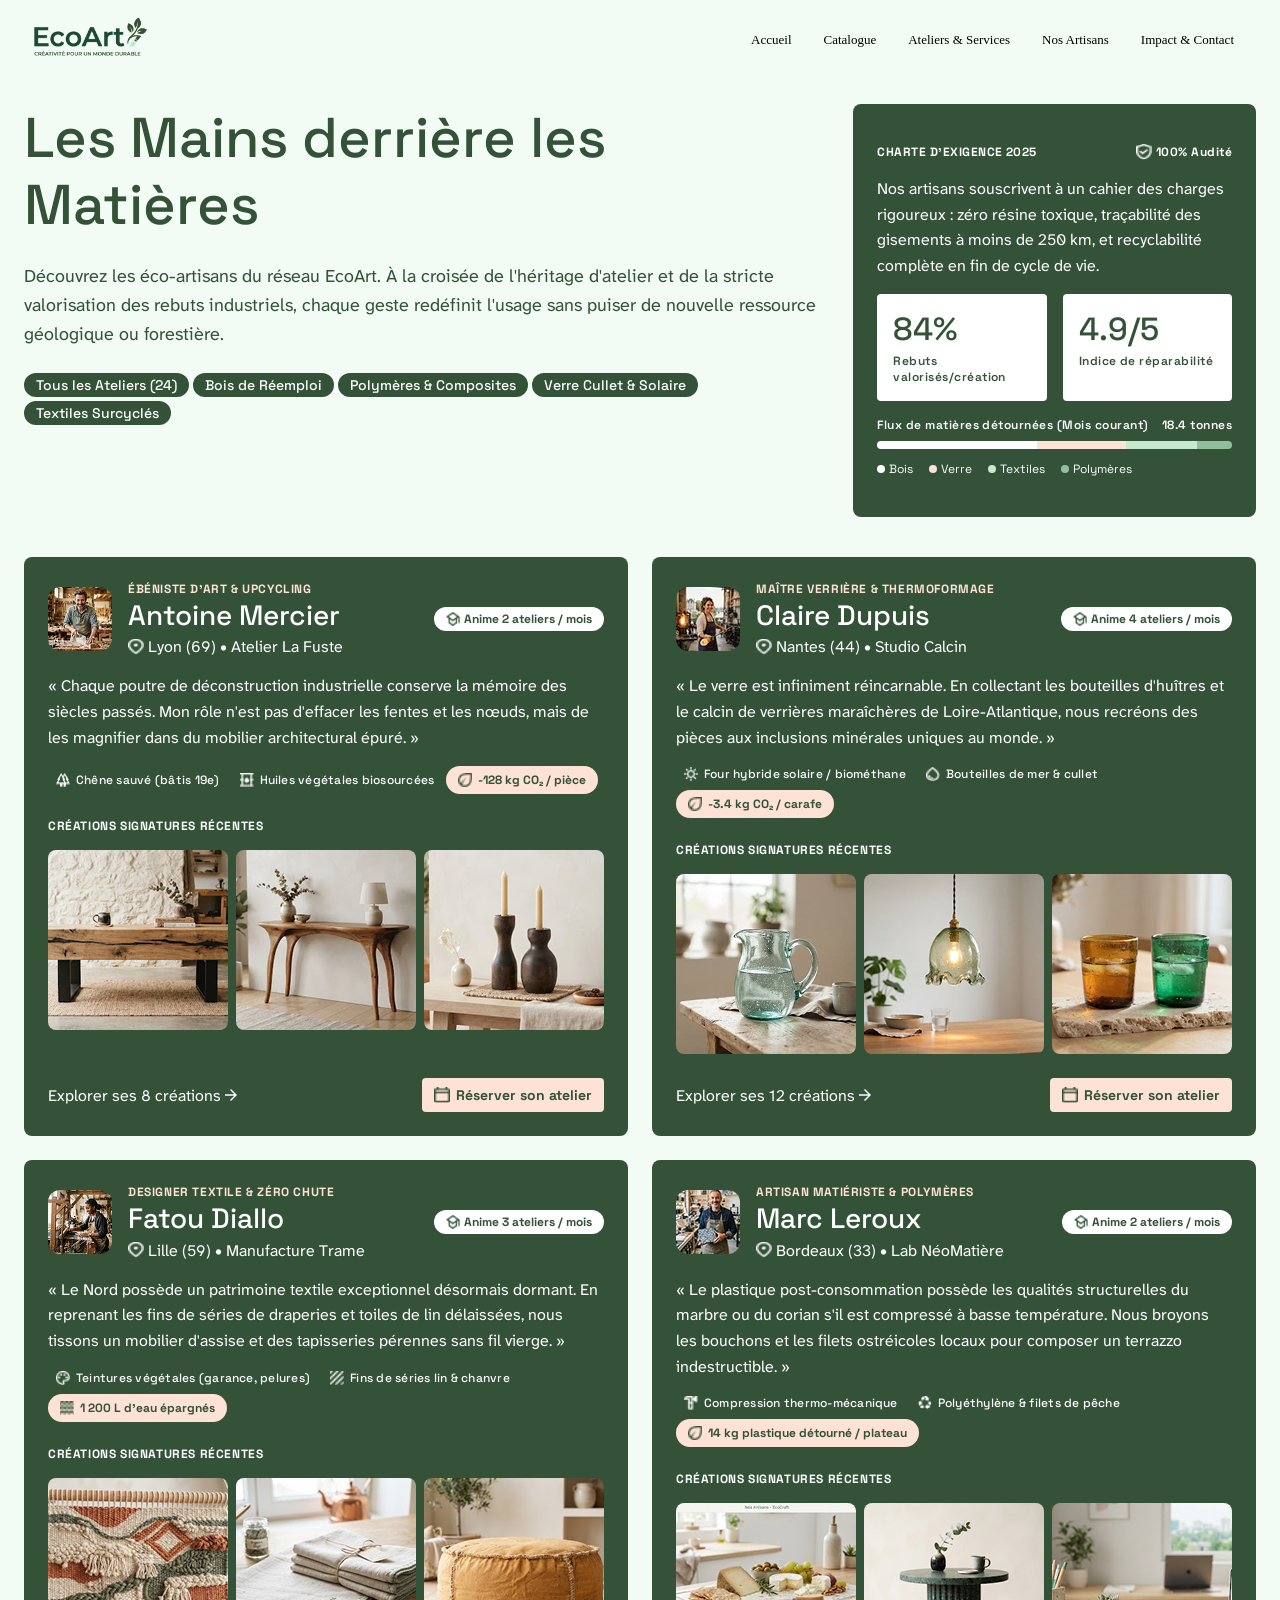
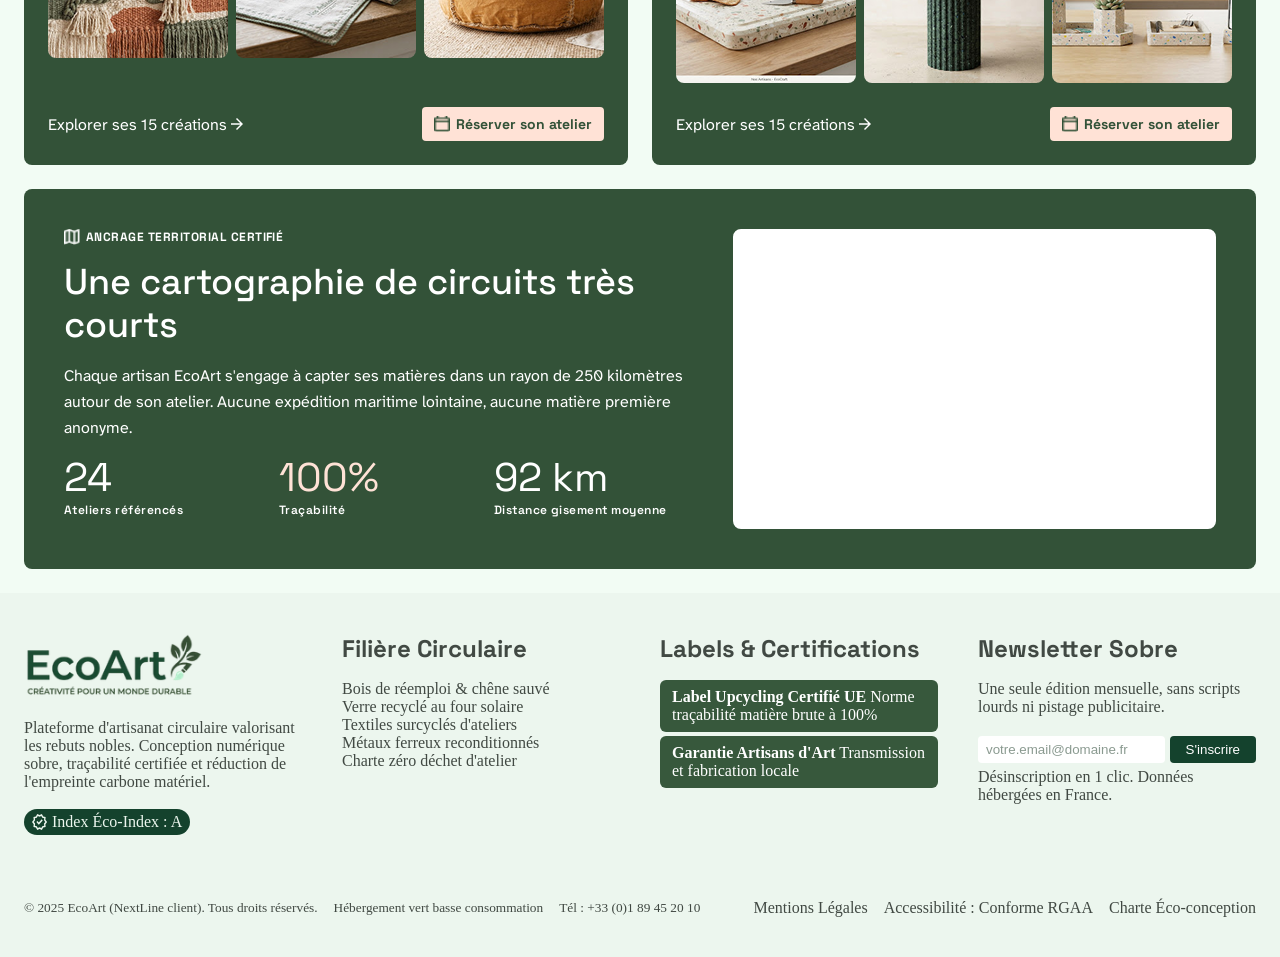
==== commit 30ea26b4: "fix: names and alts" ====
--- a/artisans.html
+++ b/artisans.html
@@ -4,6 +4,7 @@
 <head>
     <meta charset="UTF-8">
     <meta name="viewport" content="width=device-width, initial-scale=1.0">
+    <link rel="icon" type="image/x-icon" href="./assets/icons/favicon.ico">
     <link rel="stylesheet" href="css/styles.css">
     <link rel="stylesheet" href="css/variables.css">
     <link rel="stylesheet" href="./css/responsive.css">
@@ -20,7 +21,7 @@
      <header class="header">
         <nav class="nav" >
             <a href="index.html" class="logo">
-                <img src="./assets/images/Logo EcoArt.png" alt="EcoArt, retour à l'accueil">
+                <img src="./assets/images/LogoEcoArt.png" alt="EcoArt, retour à l'accueil">
             </a>
 
             <input type="checkbox" id="toggle" class="toggle" >
@@ -66,7 +67,7 @@
                     <div class="charte-top">
                         <small>CHARTE D'EXIGENCE 2025</small>
                         <div class="audit">
-                            <img src="assets/icons/sheald.png" alt="shield">
+                            <img src="assets/icons/sheald.png" alt="shield icon">
                             <small>100% Audité</small>
                         </div>
                     </div>
@@ -107,18 +108,18 @@
                         <div class="card card1" id="artisan-bois">
                             <div class="card-top">
                                 <div class="headcard">
-                                    <img src="assets/images/woodworker.png" alt="woodworker">
+                                    <img src="assets/images/woodworker.png" alt="woodworker artisan Antoine Mercier">
                                     <div class="right">
                                         <small>ÉBÉNISTE D'ART & UPCYCLING</small>
                                         <h2>Antoine Mercier</h2>
                                         <div class="location">
-                                            <img src="assets/icons/mapselectionicon.png" alt="selectionicon">
+                                            <img src="assets/icons/mapselectionicon.png" alt="selectionicon icon ">
                                             <span>Lyon (69) • Atelier La Fuste</span>
                                         </div>
                                     </div>
                                 </div>
                                 <div class="smalltitle">
-                                    <img src="assets/icons/craduationgapicon.png" alt="graduationcap">
+                                    <img src="assets/icons/craduationgapicon.png" alt="icone graduation cap">
                                     <span>Anime 2 ateliers / mois</span>
                                 </div>
                             </div>
@@ -127,31 +128,31 @@
                                 les magnifier dans du mobilier architectural épuré. »</p>
                             <div class="details">
                                 <div class="badge">
-                                    <img src="assets/icons/treelineicon.png" alt="treeline">
+                                    <img src="assets/icons/treelineicon.png" alt="arbres icon">
                                     <span>Chêne sauvé (bâtis 19e)</span>
                                 </div>
                                 <div class="badge">
-                                    <img src="assets/icons/oilcontainericon.png" alt="oilcontainer">
+                                    <img src="assets/icons/oilcontainericon.png" alt="huile icon">
                                     <span>Huiles végétales biosourcées</span>
                                 </div>
                                 <div class="eco-pill">
-                                    <img src="assets/icons/leaficon.png" alt="leaficon">
+                                    <img src="assets/icons/leaficon.png" alt="feuille icon">
                                     <span>-128 kg CO₂ / pièce</span>
                                 </div>
                             </div>
                             <small class="gallery-title">CRÉATIONS SIGNATURES RÉCENTES</small>
                             <div class="products">
-                                <a href="produits.html"><img src="assets/images/woodtable.png" alt="woodtable"></a>
-                                <a href="produits.html"><img src="assets/images/fourlegstable.png" alt="four legs table"></a>
-                                <a href="produits.html"><img src="assets/images/candles.png" alt="candles"></a>
+                                <a href="produits.html"><img src="assets/images/woodtable.png" alt="table en bois"></a>
+                                <a href="produits.html"><img src="assets/images/fourlegstable.png" alt="table à quatre pieds"></a>
+                                <a href="produits.html"><img src="assets/images/candles.png" alt="bougies"></a>
                             </div>
                             <div class="card-footer">
                                 <a class="byad" href="produits.html" class="explore">
                                     <span>Explorer ses 8 créations</span>
-                                    <img src="assets/icons/arrowicon.png" alt="arrowicon">
+                                    <img src="assets/icons/arrowicon.png" alt="flèche icon">
                                 </a>
                                 <button type="button" onclick="location.href='services.html'">
-                                    <img src="assets/icons/sechadualeicon.png" alt="scheduleicon">
+                                    <img src="assets/icons/sechadualeicon.png" alt="schedule icon">
                                     Réserver son atelier
                                 </button>
                             </div>
@@ -160,18 +161,18 @@
                         <div class="card card2" id="artisan-verre">
                             <div class="card-top">
                                 <div class="headcard">
-                                    <img src="assets/images/glassworker.png" alt="glassworker">
+                                    <img src="assets/images/glassworker.png" alt="glassworker artisan Claire Dupuis">
                                     <div class="right">
                                         <small>MAÎTRE VERRIÈRE & THERMOFORMAGE</small>
                                         <h2>Claire Dupuis</h2>
                                         <div class="location">
-                                            <img src="assets/icons/mapselectionicon.png" alt="selectionicon">
+                                            <img src="assets/icons/mapselectionicon.png" alt="position icon">
                                             <span>Nantes (44) • Studio Calcin</span>
                                         </div>
                                     </div>
                                 </div>
                                 <div class="smalltitle">
-                                    <img src="assets/icons/craduationgapicon.png" alt="graduationcapicon">
+                                    <img src="assets/icons/craduationgapicon.png" alt="graduation cap icon">
                                     <span>Anime 4 ateliers / mois</span>
                                 </div>
                             </div>
@@ -180,31 +181,31 @@
                                 pièces aux inclusions minérales uniques au monde. »</p>
                             <div class="details">
                                 <div class="badge">
-                                    <img src="assets/icons/sunicon.png" alt="sunicon">
+                                    <img src="assets/icons/sunicon.png" alt="soleil icon">
                                     <span>Four hybride solaire / biométhane</span>
                                 </div>
                                 <div class="badge">
-                                    <img src="assets/icons/waterdroopicon.png" alt="waterdropicon">
+                                    <img src="assets/icons/waterdroopicon.png" alt="goutte d'eau icon">
                                     <span>Bouteilles de mer & cullet</span>
                                 </div>
                                 <div class="eco-pill">
-                                    <img src="assets/icons/leaficon.png" alt="">
+                                    <img src="assets/icons/leaficon.png" alt="feuille icon">
                                     <span>-3.4 kg CO₂ / carafe</span>
                                 </div>
                             </div>
                             <small class="gallery-title">CRÉATIONS SIGNATURES RÉCENTES</small>
                             <div class="products">
                                 <a href="produits.html"><img src="assets/images/vase.png" alt="vase"></a>
-                                <a href="produits.html"><img src="assets/images/lightball.png" alt="lightball"></a>
-                                <a href="produits.html"><img src="assets/images/glass.png" alt="glass"></a>
+                                <a href="produits.html"><img src="assets/images/lightball.png" alt="boule lumineuse"></a>
+                                <a href="produits.html"><img src="assets/images/glass.png" alt="verre"></a>
                             </div>
                             <div class="card-footer">
                                 <a class="byad" href="produits.html" class="explore">
                                     <span>Explorer ses 12 créations</span>
-                                    <img src="assets/icons/arrowicon.png" alt="arrowicon">
+                                    <img src="assets/icons/arrowicon.png" alt="flèche icon">
                                 </a>
                                 <button type="button" onclick="location.href='services.html'">
-                                    <img src="assets/icons/sechadualeicon.png" alt="scheduleicon">
+                                    <img src="assets/icons/sechadualeicon.png" alt="schedule icon">
                                     Réserver son atelier
                                 </button>
                             </div>
@@ -218,13 +219,13 @@
                                         <small>DESIGNER TEXTILE & ZÉRO CHUTE</small>
                                         <h2>Fatou Diallo</h2>
                                         <div class="location">
-                                            <img src="assets/icons/mapselectionicon.png" alt="selectionicon">
+                                            <img src="assets/icons/mapselectionicon.png" alt="position icon">
                                             <span>Lille (59) • Manufacture Trame</span>
                                         </div>
                                     </div>
                                 </div>
                                 <div class="smalltitle">
-                                    <img src="assets/icons/craduationgapicon.png" alt="graduationcapicon">
+                                    <img src="assets/icons/craduationgapicon.png" alt="graduation cap icon">
                                     <span>Anime 3 ateliers / mois</span>
                                 </div>
                             </div>
@@ -233,15 +234,15 @@
                                 tissons un mobilier d'assise et des tapisseries pérennes sans fil vierge. »</p>
                             <div class="details">
                                 <div class="badge">
-                                    <img src="assets/icons/paintingicon.png" alt="paintingicon">
+                                    <img src="assets/icons/paintingicon.png" alt="palette icon">
                                     <span>Teintures végétales (garance, pelures)</span>
                                 </div>
                                 <div class="badge">
-                                    <img src="assets/icons/finsicon.png" alt="finsicon">
+                                    <img src="assets/icons/finsicon.png" alt="fins icon">
                                     <span>Fins de séries lin & chanvre</span>
                                 </div>
                                 <div class="eco-pill">
-                                    <img src="assets/icons/leuaicon.png" alt="watericon">
+                                    <img src="assets/icons/leuaicon.png" alt="goutte d'eau icon">
                                     <span>1 200 L d'eau épargnés</span>
                                 </div>
                             </div>
@@ -254,10 +255,10 @@
                             <div class="card-footer">
                                 <a class="byad" href="produits.html" class="explore">
                                     <span>Explorer ses 15 créations</span>
-                                    <img src="assets/icons/arrowicon.png" alt="arrowicon">
+                                    <img src="assets/icons/arrowicon.png" alt="flèche icon">
                                 </a>
                                 <button type="button" onclick="location.href='services.html'">
-                                    <img src="assets/icons/sechadualeicon.png" alt="scheduleicon">
+                                    <img src="assets/icons/sechadualeicon.png" alt="planning icon">
                                     Réserver son atelier
                                 </button>
                             </div>
@@ -271,13 +272,13 @@
                                         <small>ARTISAN MATIÉRISTE & POLYMÈRES</small>
                                         <h2>Marc Leroux</h2>
                                         <div class="location">
-                                            <img src="assets/icons/mapselectionicon.png" alt="selectionicon">
+                                            <img src="assets/icons/mapselectionicon.png" alt="position icon">
                                             <span>Bordeaux (33) • Lab NéoMatière</span>
                                         </div>
                                     </div>
                                 </div>
                                 <div class="smalltitle">
-                                    <img src="assets/icons/craduationgapicon.png" alt="graduationcapicon">
+                                    <img src="assets/icons/craduationgapicon.png" alt="graduation cap icon">
                                     <span>Anime 2 ateliers / mois</span>
                                 </div>
                             </div>
@@ -287,31 +288,31 @@
                                 indestructible. »</p>
                             <div class="details">
                                 <div class="badge">
-                                    <img src="assets/icons/hammericon.png" alt="hammericon">
+                                    <img src="assets/icons/hammericon.png" alt="marteau icon">
                                     <span>Compression thermo-mécanique</span>
                                 </div>
                                 <div class="badge">
-                                    <img src="assets/icons/recyclingicon.png" alt="recyclingicon">
+                                    <img src="assets/icons/recyclingicon.png" alt="recyclage icon">
                                     <span>Polyéthylène & filets de pêche</span>
                                 </div>
                                 <div class="eco-pill">
-                                    <img src="assets/icons/leaficon.png" alt="leaficon">
+                                    <img src="assets/icons/leaficon.png" alt="feuille icon">
                                     <span>14 kg plastique détourné / plateau</span>
                                 </div>
                             </div>
                             <small class="gallery-title">CRÉATIONS SIGNATURES RÉCENTES</small>
                             <div class="products">
-                                <a href="produits.html"><img src="assets/images/cuttingboard.png" alt="cuttingboard"></a>
+                                <a href="produits.html"><img src="assets/images/cuttingboard.png" alt="planche à découper"></a>
                                 <a href="produits.html"><img src="assets/images/table.png" alt="table"></a>
-                                <a href="produits.html"><img src="assets/images/plants.png" alt="plants"></a>
+                                <a href="produits.html"><img src="assets/images/plants.png" alt="plantes"></a>
                             </div>
                             <div class="card-footer">
                                 <a class="byad" href="produits.html" class="explore">
                                     <span>Explorer ses 15 créations</span>
-                                    <img src="assets/icons/arrowicon.png" alt="arrowicon">
+                                    <img src="assets/icons/arrowicon.png" alt="flèche icon">
                                 </a>
                                 <button type="button" onclick="location.href='services.html'">
-                                    <img src="assets/icons/sechadualeicon.png" alt="scheduleicon">
+                                    <img src="assets/icons/sechadualeicon.png" alt="planning icon">
                                     Réserver son atelier
                                 </button>
                             </div>
@@ -320,7 +321,7 @@
                     <div class="card5">
                         <div class="card5-left">
                             <div class="card5-label">
-                                <img src="assets/icons/mapicon.png" alt="mapicon">
+                                <img src="assets/icons/mapicon.png" alt="map icon">
                                 <span>ANCRAGE TERRITORIAL CERTIFIÉ</span>
                             </div>
                             <div class="card5-text">
@@ -358,7 +359,7 @@
         <div class="container">
             <div class="brand">
                 <a href="index.html" class="footer-logo">
-                    <img src="assets/images/Logo EcoArt.png" alt="EcoArt, créativité pour un monde durable">
+                    <img src="assets/images/LogoEcoArt.png" alt="EcoArt, créativité pour un monde durable">
                 </a>
                 <div class="index-eco">
                     <p>Plateforme d'artisanat circulaire valorisant
--- a/css/styles.css
+++ b/css/styles.css
@@ -0,0 +1,3799 @@
+* {
+    box-sizing: border-box;
+}
+
+*::before {
+    box-sizing: border-box;
+}
+
+*::after {
+    box-sizing: border-box;
+}
+
+img {
+    max-width: 100%;
+}
+
+h1 {
+    font-family: "Space Grotesk", sans-serif;
+    color: var(--raw-surface-white);
+    font-size: 36px;
+    display: flex;
+    flex-wrap: wrap;
+}
+
+h2 {
+    font-family: "Space Grotesk", sans-serif;
+}
+
+h3 {
+    font-family: "Space Grotesk", sans-serif;
+}
+
+h4 {
+    font-family: "Space Grotesk", sans-serif;
+}
+
+h5 {
+    font-family: "Space Grotesk", sans-serif;
+}
+
+h6 {
+    font-family: "Space Grotesk", sans-serif;
+}
+
+.div-eco {
+    background-color: var(--raw-surface-sage-7);
+    width: 100%;
+    border-radius: 99px;
+    height: 24px;
+    margin: 40px auto;
+    padding: 8px;
+    display: flex;
+    align-items: center;
+    justify-content: center;
+    gap: 8px;
+    color: var(--raw-green-720);
+    box-sizing: content-box;
+}
+
+.div-eco p {
+    font-family: "Space Grotesk", sans-serif;
+    width: fit-content;
+    color: var(--raw-green-720);
+    font-size: 12px;
+    font-weight: bold;
+    margin: 0;
+}
+
+body {
+    font-family: "Atkinson Hyperlegible Next", sans-serif;
+    width: 100%;
+    background-color: var(--raw-surface-mint);
+    margin: 0;
+}
+
+nav {
+    background-color: var(--raw-surface-mint);
+}
+
+.nav {
+    position: relative;
+    display: flex;
+    justify-content: space-between;
+    align-items: center;
+    padding: 24px;
+}
+
+.logo img {
+    height: 44px;
+    width: auto;
+}
+
+.toggle {
+    position: absolute;
+    opacity: 0;
+    width: 44px;
+    height: 44px;
+    right: 1rem;
+    margin: 0;
+    cursor: pointer;
+    z-index: 2;
+}
+
+.burger {
+    display: flex;
+    flex-direction: column;
+    justify-content: center;
+    gap: 5px;
+    width: 44px;
+    height: 44px;
+    padding: 10px;
+    cursor: pointer;
+    color: var(--raw-green-720);
+}
+
+.bar {
+    display: block;
+    height: 2px;
+    background: currentColor;
+    transition: transform 0.3s, opacity 0.3s;
+}
+
+.toggle:focus-visible + .burger {
+    outline: 2px solid currentColor;
+}
+
+/*rendre le hamburger coirx*/
+
+.toggle:checked + .burger .bar:nth-child(1) {
+    transform: translateY(7px) rotate(45deg);
+}
+
+.toggle:checked + .burger .bar:nth-child(2) {
+    opacity: 0;
+}
+
+.toggle:checked + .burger .bar:nth-child(3) {
+    transform: translateY(-7px) rotate(-45deg);
+}
+
+.items {
+    display: none;
+    position: absolute;
+    top: 100%;
+    left: 0;
+    right: 0;
+    z-index: 10;
+    flex-direction: column;
+    margin: 0;
+    padding: 0;
+    list-style: none;
+    background-color: var(--raw-surface-sage-7);
+}
+
+.toggle:checked ~ .items {
+    display: flex;
+    flex-direction: column;
+}
+
+.item {
+    display: block;
+    padding: 1rem;
+    text-decoration: none;
+    color: inherit;
+    border-top: 1px solid var(--raw-surface-sand);
+}
+
+.header-section {
+    background-color: var(--raw-green-720);
+    margin: 0;
+    padding: 40px 20px;
+}
+
+.img-header {
+    display: block;
+    width: 100%;
+    height: 360px;
+    object-fit: cover;
+}
+
+.header-conteneur {
+    position: relative;
+    border-radius: 8px;
+    overflow: hidden;
+}
+
+.header-conteneur::after {
+    content: "";
+    position: absolute;
+    inset: 0;
+    background: linear-gradient(180deg, transparent 30%, color-mix(in srgb, var(--raw-green-950) 85%, transparent) 100%);
+}
+
+.h2-head {
+    font-family: "Space Grotesk", sans-serif;
+    color: var(--raw-surface-sage-7);
+    font-size: 16px;
+}
+
+.h3-head {
+    font-family: "Space Grotesk", sans-serif;
+    color: var(--raw-surface-sand);
+    font-size: 16px;
+    display: flex;
+    flex-wrap: wrap;
+}
+
+.div-h23 {
+    position: absolute;
+    z-index: 1;
+    width: 200px;
+    top: 30%;
+    left: 4%;
+}
+
+.header-img {
+    position: relative;
+    display: inline-block;
+    width: 100%;
+}
+
+#line-span {
+    border: none;
+    height: 1px;
+    background-color: var(--raw-surface-sand);
+}
+
+.div-h23 p {
+    color: var(--raw-surface-sage-5);
+}
+
+.unique {
+    background-color: var(--raw-surface-sand);
+    border-radius: 2px;
+}
+
+.unique p {
+    font-size: 16px;
+    color: var(--raw-green-720);
+    text-align: center;
+    font-weight: bold;
+}
+
+.div-card-head {
+    background-color: var(--raw-surface-sand);
+    width: 70%;
+    border-radius: 8px;
+    display: flex;
+    align-items: center;
+    gap:10px;
+    padding: 12px;
+    position: relative;
+    z-index: 2;
+    margin: -30px 0 0 12px;
+}
+
+.icon-fleur {
+    background-color: var(--raw-surface-sage-7);
+    border-radius: 8px;
+    width: 36px;
+    height: 36px;
+    padding: 6px;
+    flex: none;
+}
+
+.div-card-head .phead {
+    font-family: "Space Grotesk", sans-serif;
+    color: var(--raw-green-720);
+    font-size: 20px;
+    font-weight: bold;
+}
+
+.div-card-head #p-head {
+    color: var(--raw-neutral-800);
+    font-size: 16px;
+}
+
+.para-head {
+    font-size: 16px;
+    color: var(--raw-surface-white);
+    display: flex;
+    flex-wrap: wrap;
+    margin-top:20px;
+}
+
+.container-button {
+    width: 100%;
+    display: flex;
+    flex-direction: column;
+    gap: 20px;
+}
+
+.button-head button {
+    width: 100%;
+    border-radius: 8px;
+    padding: 20px;
+    font-size:18px;
+    border: none;
+}
+
+.button-head .explorer {
+    color: var(--raw-neutral-900);
+    background-color: var(--raw-surface-white);
+}
+
+.button-head .participer {
+    color: var(--raw-terracotta-800);
+    background-color: var(--raw-terracotta-100);
+}
+
+.paragraphs-head {
+    display: flex;
+    flex-direction: column;
+}
+
+.paragraphs-head div {
+    display: flex;
+    gap: 10px;
+}
+
+.paragraphs-head div {
+    color: var(--raw-surface-white);
+    font-size: 16px;
+    height: 32px;
+    align-items: center;
+}
+
+.paragraphs-head p {
+    margin: 0;
+}
+
+.card-info-section {
+    background-color: var(--raw-green-720);
+    padding: 20px;
+    margin: 0;
+    border-radius: 0 0 20px 20px;
+}
+
+.card-info div {
+    display: flex;
+    align-items: center;
+    gap: 12px;
+}
+
+.card-info div img {
+    width: 48px;
+    height: 48px;
+    padding: 10px;
+    border-radius: 12px;
+    background: var(--raw-surface-sage-7);
+}
+
+.card-info .number {
+    font-family: "Space Grotesk", sans-serif;
+    font-size: 38px;
+    font-weight: bold;
+}
+
+.card-info {
+    color: var(--raw-surface-white);
+    display: flex;
+    flex-direction: column;
+    align-items: center;
+    text-align: center;
+}
+
+.card-info .text1 {
+    font-family: "Space Grotesk", sans-serif;
+    font-weight: bold;
+    font-size: 20px;
+    color: var(--raw-surface-white);
+}
+
+.card-info .text2 {
+    color: var(--raw-surface-white);
+    font-size: 16px;
+}
+
+.separation {
+    color: var(--raw-surface-white);
+    border: none;
+    height: 1px;
+    background: var(--raw-alpha-white-20);
+}
+
+.article-head {
+    padding: 20px;
+}
+
+.article-head .article-h {
+    font-family: "Space Grotesk", sans-serif;
+    font-size: 16px;
+    font-weight: bold;
+    color: var(--raw-green-720);
+    letter-spacing: 0.08em;
+}
+
+.article-head .article-titre {
+    font-family: "Space Grotesk", sans-serif;
+    color: var(--raw-green-720);
+    font-size: 36px;
+}
+
+.article-head .article-p {
+    font-size: 18px;
+    color: var(--raw-neutral-800);
+}
+
+.card1 {
+    border-radius:8px;
+    background-color: var(--raw-green-720);
+    position: relative;
+}
+
+.card1-texte-head {
+    height: 26px;
+    background-color: var(--raw-surface-white);
+    border-radius: 12px;
+    display: flex;
+    justify-content: center;
+    align-items: center;
+    width: fit-content;
+    padding: 0 12px;
+    margin: 0 auto;
+}
+
+#card1-texte-head {
+    display: flex;
+    flex-direction: column;
+    align-items: center;
+    gap: 6px;
+}
+
+.card1-texte {
+    padding: 24px;
+}
+
+.cards-container {
+    display: flex;
+    flex-direction: column;
+    gap: 16px;
+}
+
+.card1-texte-head .filiere {
+    font-family: "Space Grotesk", sans-serif;
+    color: var(--raw-green-700);
+    font-size: 18px;
+    font-weight: 600;
+    letter-spacing: 0.66px;
+    margin: 10px;
+}
+
+.gisement {
+    font-family: "Space Grotesk", sans-serif;
+    color: var(--raw-surface-sand);
+    letter-spacing: 0.66px;
+    text-align: center;
+    margin: 0;
+}
+
+.h3-texte-card {
+    font-family: "Space Grotesk", sans-serif;
+    color: var(--raw-surface-white);
+    font-size: 36px;
+    font-weight: 600;
+    letter-spacing: -0.26px;
+}
+
+.para-card {
+    color: var(--raw-surface-sand);
+    font-size: 18px;
+    letter-spacing: 0.14px;
+}
+
+.card-image {
+    width: 100%;
+    height:250px;
+    border-radius: 0 0 8px 8px;
+    object-fit: cover;
+    display: block;
+}
+
+.icon-card {
+    width: 12px;
+    height: 12px;
+}
+
+.bois-container {
+    display: flex;
+    justify-content: space-between;
+}
+
+.bois {
+    width: 130px;
+    border-radius: 12px;
+    position: absolute;
+    z-index: 1;
+}
+
+.bois p {
+    color: var(--raw-green-900);
+    font-size: 16px;
+    letter-spacing: 0.66px;
+    background-color: var(--raw-surface-sage-7);
+    height: 32px;
+    border-radius: 12px;
+    display: flex;
+    justify-content: center;
+    align-items: center;
+    margin: 0;
+}
+
+.second-card {
+    position: relative;
+}
+
+.bois2 {
+    margin-top: 10px;
+    right: 15px;
+}
+
+.bois1 {
+    margin-top: 10px;
+    left: 15px;
+}
+
+.second-cards-text {
+    color: var(--raw-surface-sand);
+    font-size: 16px;
+    letter-spacing: 0.66px;
+}
+
+.price-card {
+    display: flex;
+    justify-content: space-around;
+    align-items: center;
+    padding-bottom: 24px;
+}
+
+.price-card .price-prix {
+    color: var(--raw-surface-sand);
+    font-size: 16px;
+    letter-spacing: 0.66px;
+}
+
+.taman {
+    font-family: "Space Grotesk", sans-serif;
+    color: var(--raw-surface-sand);
+    font-size: 36px;
+    font-weight: bold;
+}
+
+.button-price-card {
+    background-color: var(--raw-surface-white);
+    width: 50%;
+    height: 50px;
+    border-radius: 4px;
+    color: var(--raw-green-900);
+    font-size: 24px;
+    font-weight: 600;
+    border: none;
+}
+
+.button-price-card img {
+    display: inline-block;
+    vertical-align: middle;
+    margin-right: 6px;
+}
+
+.price-line-card {
+    border: none;
+    height: 1px;
+    background: var(--raw-alpha-white-20);
+}
+
+.card-second {
+    background-color: var(--raw-green-700);
+    display: flex;
+    flex-direction: column;
+    align-items: center;
+    padding: 20px;
+    border-radius: 8px;
+}
+
+.second-card-nombre {
+    font-family: "Space Grotesk", sans-serif;
+    color: var(--raw-green-650);
+    display: flex;
+    justify-content: center;
+    align-items: center;
+    background-color: var(--raw-surface-sage-7);
+    width:88px;
+    height: 42px;
+    border-radius: 4px;
+}
+
+.second-card-title {
+    font-family: "Space Grotesk", sans-serif;
+    color: var(--raw-surface-sage-1);
+    font-size: 36px;
+    font-weight: bold;
+    letter-spacing: -0.26px;
+    text-align: center;
+}
+
+.second-card-paragra {
+    color: var(--raw-surface-white);
+    font-size: 18px;
+    text-align: center;
+}
+
+.foot-card-second {
+    font-family: "Space Grotesk", sans-serif;
+    color: var(--raw-surface-sage-1);
+    font-size: 16px;
+    font-weight: 600;
+    letter-spacing: 0.66px;
+    display: flex;
+    align-items: center;
+    gap: 8px;
+}
+
+.foot-card-second p {
+    margin: 0;
+}
+
+.text-card-second {
+    display: flex;
+    flex-direction: column;
+    align-items: center;
+}
+
+.article-cards-second {
+    display: flex;
+    flex-direction: column;
+    gap: 16px;
+    padding-bottom: 40px;
+}
+
+.text-atelier-div {
+    border-radius: 8px;
+}
+
+.atelier-image-img {
+    width: 100%;
+    height: 280px;
+    object-fit: cover;
+    display: block;
+}
+
+.img-atelier {
+    position: relative;
+}
+
+.img-para-atelier {
+    color: var(--raw-surface-white);
+    background-color: var(--raw-terracotta-600);
+    width: 90%;
+    border-radius: 2px;
+    padding: 8px 4px;
+    text-align: center;
+    position: absolute;
+    top: 10px;
+    left:4%;
+    margin: 0;
+}
+
+.p1-at {
+    color: var(--raw-green-900);
+    font-size: 18px;
+    font-weight: 600;
+    letter-spacing: 0.66px;
+}
+
+.p2-at {
+    color: var(--raw-neutral-800);
+    font-size: 18px;
+    font-weight: 600;
+    letter-spacing: 0.66px;
+}
+
+.p3-at {
+    color: var(--raw-terracotta-720);
+}
+
+.p1-at-div {
+    display: flex;
+    justify-content: center;
+    align-items: center;
+    gap: 8px;
+    padding: 16px 20px;
+}
+
+.p1-at-div p {
+    margin: 0;
+}
+
+.text-atelier2 p {
+    font-family: "Space Grotesk", sans-serif;
+    color: var(--raw-green-900);
+    font-size: 36px;
+    font-weight: bold;
+    letter-spacing: -0.72px;
+    text-align: center;
+}
+
+.text-atelier3 p {
+    color: var(--raw-neutral-800);
+    font-size: 18px;
+    letter-spacing: 0.16px;
+    padding: 20px;
+}
+
+.text-atelier4 {
+    background-color: var(--raw-green-700);
+    padding:  16px 20px;
+    border-radius: 4px;
+    display: flex;
+    flex-direction: column;
+    gap: 4px;
+    color: var(--raw-surface-soft);
+}
+
+.text-atelier4 div {
+    display: flex;
+    align-items: flex-start;
+    gap: 10px;
+}
+
+.text-atelier4 p {
+    margin: 0;
+    font-size: 14px;
+}
+
+.at5-division-p {
+    font-family: "Space Grotesk", sans-serif;
+    color: var(--raw-green-900);
+    font-size: 26px;
+    font-weight: bold;
+    letter-spacing: -0.26px;
+}
+
+.at5-division-p2 {
+    color: var(--raw-neutral-800);
+}
+
+.at5-division {
+    display: flex;
+    flex-direction: row;
+    align-items: baseline;
+    gap: 6px;
+}
+
+.text-atelier5 {
+    display: flex;
+    justify-content: space-between;
+    align-items: center;
+    padding-top: 16px;
+    padding-bottom: 40px;
+}
+
+.text-atelier5 button {
+    width: 60%;
+    background-color: var(--raw-terracotta-720);
+    border-radius: 4px;
+    padding: 16px 20px;
+    display: flex;
+    align-items: center;
+    justify-content: center;
+    gap: 8px;
+    color: var(--raw-surface-white);
+    font-size: 16px;
+    border: none;
+}
+
+.text-atelier5 button p {
+    margin: 0;
+}
+
+#makers {
+    background-color: var(--raw-green-650);
+    padding: 10px 20px 40px 20px;
+}
+
+.makers {
+    font-family: "Space Grotesk", sans-serif;
+    color: var(--raw-surface-mint);
+    font-size: 36px;
+    font-weight: bold;
+    letter-spacing: -0.26px;
+}
+
+.cards-makers {
+    display: flex;
+    flex-direction: column;
+    gap: 16px;
+}
+
+.etoile-div {
+    display: flex;
+    justify-content: flex-start;
+    gap: 4px;
+    margin-bottom: 12px;
+}
+
+.etoile-div img {
+    width: 16px;
+    height: 16px;
+}
+
+.etoile-para {
+    color: var(--raw-neutral-900);
+    font-size: 18px;
+    letter-spacing: 0.14px;
+    font-style: italic;
+}
+
+.etoile-foot {
+    display: flex;
+    align-items: center;
+    gap: 12px;
+}
+
+.al {
+    font-family: "Space Grotesk", sans-serif;
+    color: var(--raw-green-300);
+    font-size: 36px;
+    font-weight: bold;
+    letter-spacing: 0.16px;
+    background-color: var(--raw-green-650);
+    border-radius: 12px;
+    padding: 8px;
+    margin: 0;
+}
+
+.al2 {
+    background-color: var(--raw-terracotta-200);
+    color: var(--raw-terracotta-780);
+}
+
+.al3 {
+    background-color: var(--raw-green-700);
+    color: var(--raw-surface-sage-7);
+}
+
+.card-make {
+    background-color: var(--raw-surface-mint);
+    border-radius: 8px;
+    padding: 24px 20px;
+}
+
+.ant-p1 {
+    font-family: "Space Grotesk", sans-serif;
+    color: var(--raw-neutral-900);
+    font-size: 18px;
+    font-weight: 600;
+    letter-spacing: 0.52px;
+    margin: 0;
+}
+
+.ant-p2 {
+    color: var(--raw-neutral-800);
+    font-size: 16px;
+    font-weight: 600;
+    margin: 0;
+}
+
+.antoine {
+    display: flex;
+    flex-direction: column;
+    justify-content: center;
+}
+
+.cta {
+    position: relative;
+    overflow: hidden;
+    padding: 36px 20px;
+    background: var(--raw-surface-sage-4);
+    border-radius:0 0  20px 20px;
+    box-shadow: 0 8px 24px var(--raw-alpha-green-20);
+    transform: translateY(-20px);
+    display: flex;
+    flex-direction: column;
+    gap: 16px;
+}
+
+.cta-deco {
+    position: absolute;
+    right: -30px;
+    bottom: -20px;
+    width: 220px;
+    height: 220px;
+    opacity: .08;
+    pointer-events: none;
+}
+
+.paragraphs-head img {
+    width: 20px;
+    height: 20px;
+    flex: none;
+}
+
+.foot-card-second img {
+    width: 20px;
+    height: 20px;
+    flex: none;
+}
+
+.p1-at-div img {
+    width: 20px;
+    height: 20px;
+    flex: none;
+}
+
+.text-atelier4 img {
+    width: 20px;
+    height: 20px;
+    flex: none;
+}
+
+.text-atelier5 button img {
+    width: 20px;
+    height: 20px;
+    flex: none;
+}
+
+.cta-titre {
+    font-family: "Space Grotesk", sans-serif;
+    color: var(--raw-green-720);
+    font-size: 34px;
+    font-weight: 600;
+    margin: 0;
+}
+
+.cta-para {
+    color: var(--raw-neutral-800);
+    margin: 0;
+}
+
+.cta-label {
+    font-family: "Space Grotesk", sans-serif;
+    color: var(--raw-green-720);
+    font-size: 13px;
+    font-weight: 700;
+    letter-spacing: 0.04em;
+    margin: 0;
+}
+
+.cta-btn1 {
+    position: relative;
+    border: none;
+    border-radius: 4px;
+    padding: 16px 12px;
+    color: var(--raw-surface-white);
+    font-size: 16px;
+    font-weight: 500;
+}
+
+.cta-btn2 {
+    position: relative;
+    border: none;
+    border-radius: 4px;
+    padding: 16px 12px;
+    color: var(--raw-surface-white);
+    font-size: 16px;
+    font-weight: 500;
+}
+
+.cta-btn1 {
+    background-color: var(--raw-green-720);
+}
+
+.cta-btn2 {
+    background-color: var(--raw-terracotta-720);
+}
+
+/*Page services*/
+
+.filiere-parts {
+    display: grid;
+    grid-template-columns: repeat(2,1fr);
+    gap:4px;
+}
+
+.part1 {
+    color: #FFFFFF;
+    font-size: 12px;
+    letter-spacing: 0.55px;
+    font-weight: 600;
+}
+
+.part2 {
+    color:#FFFFFF;
+    font-size: 13px;
+    font-weight: 600;
+    background-color: #14422D;
+    padding:6px 16px;
+    text-align: center;
+    border-radius: 12px;
+}
+
+.part3 {
+    color: #151D19;
+    font-size: 13px;
+    font-weight: 600;
+    letter-spacing: 0.52px;
+    background-color:#E6F0E8;
+    border-radius: 12px;
+    padding: 6px 16px;
+}
+
+.container-prix-carte {
+    display: flex;
+    justify-content: space-between;
+}
+
+.days-cards {
+    background-color: #E6F0E8;
+    border-radius: 4px;
+    padding: 10px;
+    margin: 20px;
+}
+
+.card-days-head p {
+    color: #335238;
+    font-weight: bold;
+}
+
+.card-days-head {
+    display: flex;
+}
+
+.paragraph-card-days {
+    background-color: #335238;
+    padding: 4px 8px;
+    border-radius: 2px;
+    text-align: center;
+    color: #FFFFFF;
+    font-size: 14px;
+    font-weight: 600;
+    letter-spacing: 0.52px;
+}
+
+.container-days-card-new {
+    display: flex;
+    flex-direction: column;
+    gap: 16px;
+}
+
+.reserver-place-cont {
+    margin-top: 16px;
+    background-color:#335238 !important;
+}
+
+#reserve-p-un {
+    color: #F8EFED;
+    font-size: 12px;
+    letter-spacing: 1.1px;
+    font-weight: bold;
+}
+
+.para-reserver {
+    color: #FFFFFF;
+    font-size: 16px;
+    letter-spacing: 0.16px;
+}
+
+.reservation-icon {
+    display: flex;
+    justify-content: center;
+}
+
+.plan-acces {
+    text-align: center;
+}
+
+.divs-produits-cards {
+    display: flex;
+    flex-direction: column;
+    gap: 4px;
+    margin-top: 16px;
+    text-align: center;
+}
+
+.new-width {
+    width: 450px !important;
+}
+
+.p2-aj {
+    color: #F2FCF4 !important;
+    background-color:#14422D;
+}
+
+.p3-aj {
+    background-color: #DBE5DD;
+}
+
+.acote {
+    display: flex;
+    color: #F2FCF4;
+    font-size: 16px;
+    font-weight: 600;
+}
+
+/* FOOTER */
+
+footer {
+    width: 100%;
+    max-width: 100vw;
+    background-color: var(--raw-surface-sage-4);
+    text-align: center;
+    color: var(--raw-neutral-800);
+}
+
+.container {
+    display: flex;
+    flex-direction: column;
+    align-items: center;
+    gap: 18px;
+    padding: 8px 0 0;
+}
+
+footer h2 {
+    margin: 0 0 16px;
+}
+
+.brand {
+    display: flex;
+    flex-direction: column;
+    align-items: center;
+    gap: 18px;
+}
+
+.footer-logo img {
+    display: block;
+    width: 180px;
+    max-width: 100%;
+    height: auto;
+}
+
+.index-eco {
+    display: flex;
+    flex-direction: column;
+    align-items: center;
+    gap: 18px;
+}
+
+.index-eco p {
+    max-width: 275px;
+    margin: 0;
+}
+
+.tag {
+    display: inline-flex;
+    justify-content: center;
+    align-items: center;
+    gap: 4px;
+    padding: 4px 8px 4px 8px;
+    border-radius: 20px;
+    background-color: var(--raw-green-900);
+    color: var(--raw-surface-sage-4);
+}
+
+.tag svg {
+    width: 16px;
+    height: 16px;
+}
+
+footer ul {
+    margin: 0;
+    padding: 0;
+    list-style: none;
+}
+
+.filiere-circulaire {
+    display: flex;
+    flex-direction: column;
+    align-items: center;
+    width: 100%;
+}
+
+.labels-certifications {
+    display: flex;
+    flex-direction: column;
+    align-items: center;
+    width: 100%;
+}
+
+.labels {
+    display: flex;
+    flex-direction: column;
+    gap: 4px;
+    width: 100%;
+}
+
+.label-card {
+    display: flex;
+    flex-direction: column;
+    padding: 8px 12px;
+    border-radius: 6px;
+    background-color: var(--raw-green-700);
+    color: var(--raw-surface-sage-4);
+}
+
+.newsletter {
+    display: flex;
+    flex-direction: column;
+    align-items: center;
+    width: 100%;
+}
+
+.newsletter h2 {
+    margin-bottom: 24px;
+}
+
+.newsletter p {
+    max-width: 275px;
+    margin: 0 0 20px;
+}
+
+.newsletter form {
+    display: flex;
+    flex-direction: column;
+    gap: 5px;
+    width: 100%;
+}
+
+.newsletter input {
+    width: 100%;
+    padding: 6px 8px;
+    border: 0;
+    border-radius: 4px;
+    background-color: var(--raw-surface-white);
+}
+
+.newsletter input::placeholder {
+    color: #8a9a90;
+}
+
+.btn {
+    width: 100%;
+    padding: 6px 8px;
+    border: 0;
+    border-radius: 4px;
+    background-color: var(--raw-green-900);
+    color: var(--raw-surface-white);
+    cursor: pointer;
+}
+
+.newsletter .newsletter-note {
+    max-width: 230px;
+    margin: 5px 0 0;
+}
+
+.credits {
+    display: flex;
+    flex-direction: column;
+    align-items: center;
+    gap: 8px;
+    width: 100%;
+    padding: 8px 12px;
+    background-color: var(--raw-surface-sage-2);
+}
+
+.credits-info {
+    display: flex;
+    flex-direction: column;
+    align-items: center;
+    gap: 4px;
+}
+
+.credits-links {
+    display: flex;
+    flex-direction: column;
+    align-items: center;
+    gap: 4px;
+}
+
+.credits-links a {
+    text-decoration: none;
+}
+
+.credits-links a:hover {
+    text-decoration: underline;
+}
+
+.credits-links a:focus-visible {
+    text-decoration: underline;
+}
+
+.credits-links {
+    display: none;
+}
+
+.A {
+    display: none;
+}
+
+/* PAGE CATALOGUE */
+
+html {
+    scroll-behavior: smooth;
+}
+
+:where(.catalogue) .hero {
+    gap: 15px;
+    display: flex;
+    flex-direction: column;
+}
+
+:where(.catalogue) .hero__description {
+    display: flex;
+    padding: 20px;
+    flex-direction: column;
+    gap: 12px;
+}
+
+:where(.catalogue) .hero__description h1 {
+    font-family: "Space Grotesk", sans-serif;
+    font-size: 36px;
+    color: #151D19;
+    margin:0;
+}
+
+:where(.catalogue) .hero__description p {
+    font-family: "Atkinson Hyperlegible Next", sans-serif;
+    font-size: 18px;
+    color: #414943;
+    margin: 0;
+}
+
+:where(.catalogue) .dot {
+    width: 10px;
+    height: 10px;
+    border-radius: 50px;
+    background-color: #7A3C29;
+}
+
+:where(.catalogue) .red {
+    display: flex;
+    flex-direction: row;
+    align-items: center;
+    gap: 10px;
+}
+
+:where(.catalogue) .hero__tag {
+    font-size: 16px;
+    font-family: "Space Grotesk", sans-serif;
+    color: #773928;
+}
+
+:where(.catalogue) .status {
+    box-sizing: border-box;
+    padding: 0 20px 20px;
+}
+
+:where(.catalogue) .stats {
+    display: flex;
+    width: 65%;
+    box-sizing: border-box;
+    padding: 16px 24px;
+    background: #37583C;
+    color: #F2FCF4;
+    border-radius: 4px;
+    font-family: "Space Grotesk", sans-serif;
+    align-items: center;
+    justify-content: space-between;
+    gap: 10px;
+}
+
+:where(.catalogue) .stats__col {
+    display: flex;
+    flex-direction: column;
+    align-items: center;
+    gap: 4px;
+    position: relative;
+}
+
+:where(.catalogue) .stats__col + .stats__col::before {
+    content: "";
+    position: absolute;
+    left: 0;
+    top: 50%;
+    transform: translateY(-50%);
+    width: 1px;
+    height: 56px;
+    background: #F2FCF4;
+}
+
+:where(.catalogue) .stats__label {
+    margin: 0;
+    font-size: 11px;
+    font-weight: 500;
+    letter-spacing: 0.08em;
+    text-transform: uppercase;
+}
+
+:where(.catalogue) .stats__value {
+    margin: 0;
+    font-size: 48px;
+    font-weight: 500;
+    line-height: 1;
+    letter-spacing: -0.03em;
+}
+
+:where(.catalogue) .stats__value span {
+    font-size: 20px;
+    margin-left: 4px;
+}
+
+:where(.catalogue) .stats__note {
+    margin: 0;
+    font-size: 11px;
+    letter-spacing: 0.05em;
+}
+
+:where(.catalogue) .trust-bar {
+    display:flex;
+    flex-direction: column;
+    box-sizing: border-box;
+    width: 100%;
+    margin: 0;
+    padding: 24px;
+    align-items: center;
+    text-align: center;
+    font-family: "Space Grotesk", sans-serif;
+    background: #37583C;
+    gap: 20px;
+    color: #F2FCF4;
+}
+
+:where(.catalogue) .trust-bar__title {
+    display: flex;
+    flex-direction: column;
+    align-items: center;
+    gap: 2px;
+}
+
+:where(.catalogue) .trust-bar__content {
+    display: flex;
+    flex-direction: column;
+    align-items: center;
+    gap: 2px;
+}
+
+:where(.catalogue) .trust-bar img {
+    display: block;
+    width: 16px;
+    height: 16px;
+}
+
+:where(.catalogue) .trust-bar p {
+    margin: 0;
+    font-size: 11px;
+    line-height: 1.4;
+    letter-spacing: 0.05em;
+}
+
+:where(.catalogue) .pagination {
+    display: flex;
+    flex-direction: column;
+    align-items: center;
+    padding: 20px 0px;
+    font-family: "Atkinson Hyperlegible Next", sans-serif;
+    color: #717973;
+    gap: 15px;
+}
+
+:where(.catalogue) .page-numbers {
+    display: flex;
+    flex-direction: row;
+    gap: 40px;
+}
+
+:where(.catalogue) .pagination__info {
+    font-size: 10px;
+}
+
+:where(.catalogue) .pagination__fleche {
+    font-size: 12px;
+    color: black;
+}
+
+:where(.catalogue) .pagination__page-is-active {
+    font-size: 12px;
+    border-radius: 2px;
+    width: 14px;
+    height: 17px;
+    text-align: center;
+    background: #14422D;
+    color: white;
+}
+
+:where(.catalogue) .pagination__page {
+    font-size: 12px;
+    color: black;
+    display: flex;
+    flex-direction: row;
+}
+
+:where(.catalogue) .pagination__total {
+    font-size: 10px;
+}
+
+:where(.catalogue) .engagements__cadre {
+    background: #35553d;
+    padding: 20px 20px;
+    display: flex;
+    flex-direction: column;
+    gap: 20px;
+}
+
+:where(.catalogue) .engagement {
+    display: flex;
+    align-items: flex-start;
+    gap: 16px;
+    background: #fff;
+    border-radius: 8px;
+    padding: 10px 24px;
+}
+
+:where(.catalogue) .engagement__icone {
+    display: flex;
+    width: 48px;
+    height: 48px;
+    flex-shrink: 0;
+    align-items: center;
+    justify-content: center;
+    background: #225439;
+    border-radius: 4px;
+}
+
+:where(.catalogue) .engagement__icone--brun {
+    background-color: #7A3C29;
+}
+
+:where(.catalogue) .engagement__texte h3 {
+    margin: 0;
+    font-family: "Space Grotesk", sans-serif;
+    font-weight: 600;
+    font-size: 19px;
+    line-height: 28px;
+    letter-spacing: 0;
+    color: #151D19;
+}
+
+:where(.catalogue) .engagement__texte p {
+    margin: 0;
+    font-family: "Atkinson Hyperlegible Next", sans-serif;
+    font-size: 13px;
+    line-height: 1.5;
+    color: #333;
+}
+
+:where(.catalogue) .recherche {
+    padding: 0 20px;
+}
+
+:where(.catalogue) #search {
+    background-color: #37583C;
+    padding: 10px 20px;
+    width:85%;
+    border-radius: 4px;
+}
+
+:where(.catalogue) .recherche__filters {
+    display: flex;
+    flex-direction: column;
+    gap: 5px;
+}
+
+:where(.catalogue) .recherche__filters a {
+    background-color:#E6F0E8;
+    border: none;
+    padding: 4px 16px;
+    border-radius: 4px;
+    font-weight: 600;
+    font-size: 13px;
+    font-family: "Space Grotesk" ,sans-serif;
+    text-decoration: none;
+    color: #151D19;
+    text-align: center;
+}
+
+:where(.catalogue) .recherche__filters a.is-active {
+    background-color: #14422D;
+    color: #F2FCF4;
+}
+
+:where(.catalogue) .recherche__filters p {
+    color: #717973;
+    font-size: 13px;
+    font-weight: 600;
+    font-size: 13px;
+    font-family: "Space Grotesk" ,sans-serif;
+}
+
+:where(.catalogue) .recherche__sort label {
+    color: #717973;
+    font-size: 13px;
+    font-weight: 600;
+    font-size: 13px;
+    font-family: "Space Grotesk" ,sans-serif;
+}
+
+:where(.catalogue) .matiere .pppp {
+    color: #717973;
+    font-size: 13px;
+    font-weight: 600;
+    font-size: 13px;
+    font-family: "Space Grotesk" ,sans-serif;
+}
+
+:where(.catalogue) .recherche__sort {
+    display: flex;
+    flex-direction: column;
+}
+
+:where(.catalogue) #sort {
+    background-color: #37583C;
+    padding: 10px 20px;
+    border-radius: 4px;
+    border: none;
+    color: #E6F0E8;
+}
+
+:where(.catalogue) .buttons-conteneeeur {
+    display: flex;
+    justify-content: flex-start;
+    flex-direction: column;
+    gap: 10px;
+}
+
+:where(.catalogue) .buttons-conteneeeur button {
+    display: flex;
+    justify-content: flex-start;
+    background-color: #F2FCF4;
+    border: none;
+    font-family: "Space Grotesk", sans-serif;
+    font-size: 13px;
+}
+
+:where(.catalogue) .icon_seul {
+    width: 15px;
+    height:10x;
+    margin-right: 10px;
+}
+
+:where(.catalogue) .matiere__count {
+    font-family: "Space Grotesk", sans-serif;
+    font-size: 11px;
+}
+
+:where(.catalogue) .card {
+    width: 100%;
+    background-color: var(--raw-green-720);
+    color: var(--raw-surface-mint);
+    border-radius: 6px;
+    overflow: hidden;
+    display: flex;
+    flex-direction: column;
+    box-sizing: border-box;
+    font-family: "Atkinson Hyperlegible Next", sans-serif;
+}
+
+:where(.catalogue) .card__photo {
+    width: 100%;
+    height: auto;
+    overflow: hidden;
+}
+
+:where(.catalogue) .card__photo .badge {
+    position: static;
+    display: block;
+    width: 90%;
+    margin: 8px auto;
+    padding: 3px 8px;
+    border-radius: 20px;
+    font-size: 14px;
+    font-weight: bold;
+    text-align: center;
+    box-sizing: border-box;
+}
+
+:where(.catalogue) .badge.haut {
+    background-color: var(--raw-surface-mint);
+    color: var(--raw-green-900);
+}
+
+:where(.catalogue) .badge.droite {
+    background-color: var(--raw-green-900);
+    color: white;
+}
+
+:where(.catalogue) .badge.bas {
+    background-color: var(--raw-surface-linen);
+    color: var(--raw-neutral-900);
+}
+
+:where(.catalogue) .card__texte {
+    padding: 16px;
+    display: flex;
+    flex-direction: column;
+    gap: 8px;
+    min-width: 0;
+    box-sizing: border-box;
+}
+
+:where(.catalogue) .card__meta p {
+    margin: 0 0 4px;
+    font-size: 13px;
+}
+
+:where(.catalogue) .card__infos {
+    font-weight: bold;
+    letter-spacing: 1px;
+}
+
+:where(.catalogue) .card__texte h3 {
+    margin: 0;
+    font-size: 24px;
+    line-height: 1.2;
+    overflow-wrap: anywhere;
+}
+
+:where(.catalogue) .card__texte > p {
+    margin: 0;
+    font-size: 14px;
+    line-height: 1.3;
+    overflow-wrap: anywhere;
+}
+
+:where(.catalogue) .card__bas {
+    display: flex;
+    justify-content: space-between;
+    align-items: center;
+    gap: 12px;
+    margin-top: 8px;
+}
+
+:where(.catalogue) .card__prix {
+    margin: 0;
+    font-size: 28px;
+    font-weight: bold;
+}
+
+:where(.catalogue) .card__prix small {
+    display: block;
+    font-size: 10px;
+    font-weight: normal;
+}
+
+:where(.catalogue) .card__ajout button {
+    background-color: var(--raw-surface-mint);
+    color: var(--raw-green-900);
+    border: none;
+    border-radius: 4px;
+    padding: 12px 20px;
+    font-size: 16px;
+    font-weight: bold;
+    cursor: pointer;
+}
+
+:where(.catalogue) .produits {
+    display: flex;
+    flex-direction: column;
+    gap: 16px;
+}
+
+:where(.catalogue) .card {
+    width: 100%;
+    min-width: 0;
+    background-color: var(--raw-green-720);
+    color: var(--raw-surface-mint);
+    border-radius: 6px;
+    overflow: hidden;
+    display: flex;
+    flex-direction: column;
+    box-sizing: border-box;
+    font-family: "Atkinson Hyperlegible Next", sans-serif;
+}
+
+:where(.catalogue) .produits {
+    display: grid;
+}
+
+:where(.catalogue) .card__photo .phtophoto {
+    width: 100%;
+}
+
+/* PAGE ARTISANS */
+
+:where(.catalogue) h1 {
+    font-family: "Space Grotesk", sans-serif;
+}
+
+:where(main:has(.uppersection)) h1 {
+    font-family: "Space Grotesk", sans-serif;
+}
+
+:root {
+    --green-900: #335238;
+    --mint-50: #F2FCF4;
+    --peach-100: #FFE2D6;
+    --white: #FFFFFF;
+    --mint-200: #C7E9CE;
+    --green-300: #8FBF9B;
+    --font-heading: "Space Grotesk", system-ui, sans-serif;
+    --font-body: "Atkinson Hyperlegible Next", system-ui, sans-serif;
+}
+
+main:has(.uppersection) {
+    width: 100%;
+    background: var(--mint-50);
+    color: var(--green-900);
+    font-family: var(--font-body);
+    padding: 24px 0;
+}
+
+main:has(.uppersection) .container {
+    display: block;
+    width: 100%;
+    max-width: none;
+    margin: 0;
+    padding: 0 24px;
+    box-sizing: border-box;
+}
+
+main:has(.uppersection) small {
+    font-family: var(--font-heading);
+}
+
+main:has(.uppersection) big {
+    font-family: var(--font-heading);
+}
+
+:where(main:has(.uppersection)) .uppersection {
+    display: flex;
+    flex-direction: column;
+    gap: 24px;
+}
+
+:where(main:has(.uppersection)) .front-left {
+    display: flex;
+    flex-direction: column;
+    gap: 24px;
+    padding: 0;
+}
+
+:where(main:has(.uppersection)) .title h1 {
+    font-family: var(--font-heading);
+    font-size: 48px;
+    line-height: 1.2;
+    font-weight: 500;
+    margin: 0 0 24px;
+    color: var(--green-900);
+}
+
+:where(main:has(.uppersection)) .title p {
+    font-size: 18px;
+    line-height: 1.6;
+    margin: 0;
+}
+
+:where(main:has(.uppersection)) .choices ul {
+    list-style: none;
+    margin: 0;
+    padding: 0;
+    display: flex;
+    flex-wrap: wrap;
+    gap: 4px;
+}
+
+:where(main:has(.uppersection)) .choices li {
+    background: var(--green-900);
+    color: var(--white);
+    font-family: var(--font-heading);
+    font-size: 14px;
+    font-weight: 500;
+    line-height: 24px;
+    padding: 0 12px;
+    border-radius: 999px;
+    white-space: nowrap;
+}
+
+:where(main:has(.uppersection)) .front-right {
+    background: var(--green-900);
+    color: var(--white);
+    border-radius: 8px;
+    padding: 40px 24px;
+    display: flex;
+    flex-direction: column;
+    gap: 16px;
+}
+
+:where(main:has(.uppersection)) .front-right p {
+    font-size: 16px;
+    line-height: 1.6;
+    margin: 0;
+}
+
+:where(main:has(.uppersection)) .charte-top {
+    display: flex;
+    justify-content: space-between;
+    align-items: center;
+}
+
+:where(main:has(.uppersection)) .charte-top small {
+    font-size: 12px;
+    font-weight: 700;
+    letter-spacing: 0.04em;
+}
+
+:where(main:has(.uppersection)) .audit {
+    display: flex;
+    align-items: center;
+    gap: 4px;
+}
+
+:where(main:has(.uppersection)) .audit img {
+    width: 16px;
+    height: 16px;
+}
+
+:where(main:has(.uppersection)) .percent {
+    display: flex;
+    gap: 16px;
+}
+
+:where(main:has(.uppersection)) .percent div {
+    flex: 1;
+    background: var(--white);
+    color: var(--green-900);
+    border-radius: 4px;
+    padding: 16px;
+}
+
+:where(main:has(.uppersection)) .percent big {
+    display: block;
+    font-size: 32px;
+    line-height: 1.2;
+    font-weight: 500;
+}
+
+:where(main:has(.uppersection)) .percent small {
+    display: block;
+    font-size: 12px;
+    font-weight: 600;
+    letter-spacing: 0.04em;
+    margin-top: 4px;
+}
+
+:where(main:has(.uppersection)) .chart-top {
+    display: flex;
+    justify-content: space-between;
+    gap: 8px;
+    margin-bottom: 8px;
+}
+
+:where(main:has(.uppersection)) .chart-top small {
+    font-size: 12px;
+    font-weight: 600;
+    letter-spacing: 0.04em;
+}
+
+:where(main:has(.uppersection)) .flow-bar {
+    display: flex;
+    height: 8px;
+    border-radius: 999px;
+    overflow: hidden;
+}
+
+:where(main:has(.uppersection)) .box1 {
+    width: 45%;
+    background: var(--white);
+}
+
+:where(main:has(.uppersection)) .box2 {
+    width: 25%;
+    background: var(--peach-100);
+}
+
+:where(main:has(.uppersection)) .box3 {
+    width: 20%;
+    background: var(--mint-200);
+}
+
+:where(main:has(.uppersection)) .box4 {
+    width: 10%;
+    background: var(--green-300);
+}
+
+:where(main:has(.uppersection)) .chart-line ul {
+    list-style: none;
+    margin: 12px 0 0;
+    padding: 0;
+    display: flex;
+    flex-wrap: wrap;
+    gap: 4px 16px;
+}
+
+:where(main:has(.uppersection)) .chart-line li {
+    display: flex;
+    align-items: center;
+    gap: 4px;
+    font-family: var(--font-heading);
+    font-size: 12px;
+}
+
+:where(main:has(.uppersection)) .chart-line li::before {
+    content: "";
+    width: 8px;
+    height: 8px;
+    border-radius: 50%;
+}
+
+:where(main:has(.uppersection)) .dot1::before {
+    background: var(--white);
+}
+
+:where(main:has(.uppersection)) .dot2::before {
+    background: var(--peach-100);
+}
+
+:where(main:has(.uppersection)) .dot3::before {
+    background: var(--mint-200);
+}
+
+:where(main:has(.uppersection)) .dot4::before {
+    background: var(--green-300);
+}
+
+:where(main:has(.uppersection)) .artisans-list {
+    margin-top: 48px;
+    display: flex;
+    flex-direction: column;
+    gap: 24px;
+}
+
+:where(main:has(.uppersection)) .cards {
+    display: flex;
+    flex-direction: column;
+    gap: 24px;
+}
+
+:where(main:has(.uppersection)) .card {
+    background: var(--green-900);
+    color: var(--white);
+    border-radius: 8px;
+    padding: 24px;
+    display: flex;
+    flex-direction: column;
+    gap: 16px;
+}
+
+:where(main:has(.uppersection)) .card p {
+    font-size: 16px;
+    line-height: 1.6;
+    margin: 0;
+}
+
+:where(main:has(.uppersection)) .card-top {
+    display: flex;
+    flex-direction: column;
+    align-items: flex-start;
+    gap: 16px;
+}
+
+:where(main:has(.uppersection)) .headcard {
+    display: flex;
+    align-items: center;
+    gap: 16px;
+}
+
+:where(main:has(.uppersection)) .headcard>img {
+    width: 64px;
+    height: 64px;
+    border-radius: 12px;
+    object-fit: cover;
+    flex-shrink: 0;
+}
+
+:where(main:has(.uppersection)) .right small {
+    display: block;
+    color: var(--peach-100);
+    font-size: 12px;
+    font-weight: 700;
+    letter-spacing: 0.05em;
+}
+
+:where(main:has(.uppersection)) .right h2 {
+    font-family: var(--font-heading);
+    font-size: 28px;
+    line-height: 1.2;
+    font-weight: 500;
+    margin: 2px 0 4px;
+}
+
+:where(main:has(.uppersection)) .location {
+    display: flex;
+    align-items: center;
+    gap: 4px;
+}
+
+:where(main:has(.uppersection)) .location img {
+    width: 16px;
+    height: 16px;
+}
+
+:where(main:has(.uppersection)) .location span {
+    font-size: 16px;
+}
+
+:where(main:has(.uppersection)) .smalltitle {
+    display: flex;
+    align-items: center;
+    gap: 4px;
+    background: var(--white);
+    color: var(--green-900);
+    border-radius: 999px;
+    padding: 0 12px;
+    height: 24px;
+    white-space: nowrap;
+    font-family: var(--font-heading);
+    font-size: 12px;
+    font-weight: 700;
+}
+
+:where(main:has(.uppersection)) .smalltitle img {
+    width: 14px;
+    height: 14px;
+}
+
+:where(main:has(.uppersection)) .details {
+    display: flex;
+    flex-direction: column;
+    align-items: flex-start;
+    gap: 8px;
+}
+
+:where(main:has(.uppersection)) .badge {
+    display: flex;
+    align-items: center;
+    gap: 6px;
+    padding: 0 8px;
+    font-family: var(--font-heading);
+    font-size: 12px;
+    font-weight: 500;
+    letter-spacing: 0.02em;
+}
+
+:where(main:has(.uppersection)) .badge img {
+    width: 14px;
+    height: 14px;
+}
+
+:where(main:has(.uppersection)) .eco-pill {
+    display: flex;
+    align-items: center;
+    gap: 6px;
+    background: var(--peach-100);
+    color: var(--green-900);
+    border-radius: 999px;
+    padding: 0 12px;
+    height: 28px;
+    font-family: var(--font-heading);
+    font-size: 12px;
+    font-weight: 700;
+}
+
+:where(main:has(.uppersection)) .eco-pill img {
+    width: 14px;
+    height: 14px;
+}
+
+:where(main:has(.uppersection)) .gallery-title {
+    margin-top: 8px;
+    font-size: 12px;
+    font-weight: 700;
+    letter-spacing: 0.05em;
+}
+
+:where(main:has(.uppersection)) .products {
+    display: grid;
+    grid-template-columns: 1fr;
+    gap: 16px;
+}
+
+:where(main:has(.uppersection)) .products img {
+    display: block;
+    width: 100%;
+    height: 180px;
+    object-fit: cover;
+    border-radius: 8px;
+}
+
+:where(main:has(.uppersection)) .card-footer {
+    display: flex;
+    flex-direction: column;
+    gap: 12px;
+    margin-top: auto;
+    padding-top: 8px;
+}
+
+:where(main:has(.uppersection)) .explore {
+    display: flex;
+    align-items: center;
+    gap: 6px;
+    font-family: var(--font-heading);
+    font-size: 14px;
+    font-weight: 500;
+}
+
+:where(main:has(.uppersection)) .explore img {
+    width: 16px;
+    height: 16px;
+}
+
+:where(main:has(.uppersection)) .card button {
+    display: flex;
+    align-items: center;
+    justify-content: center;
+    gap: 6px;
+    width: 100%;
+    background: var(--peach-100);
+    color: var(--green-900);
+    border: 0;
+    border-radius: 4px;
+    padding: 8px 12px;
+    font-family: var(--font-heading);
+    font-size: 14px;
+    font-weight: 700;
+    cursor: pointer;
+}
+
+:where(main:has(.uppersection)) .card button img {
+    width: 16px;
+    height: 16px;
+}
+
+:where(main:has(.uppersection)) .card5 {
+    background: var(--green-900);
+    color: var(--white);
+    border-radius: 8px;
+    padding: 40px 24px 24px;
+    display: flex;
+    flex-direction: column;
+    gap: 32px;
+}
+
+:where(main:has(.uppersection)) .card5-left {
+    display: flex;
+    flex-direction: column;
+    gap: 16px;
+}
+
+:where(main:has(.uppersection)) .card5-label {
+    display: flex;
+    align-items: center;
+    gap: 6px;
+    font-family: var(--font-heading);
+    font-size: 12px;
+    font-weight: 700;
+    letter-spacing: 0.04em;
+}
+
+:where(main:has(.uppersection)) .card5-label img {
+    width: 16px;
+    height: 16px;
+}
+
+:where(main:has(.uppersection)) .card5 h2 {
+    font-family: var(--font-heading);
+    font-size: 36px;
+    line-height: 1.2;
+    font-weight: 500;
+    margin: 0 0 16px;
+}
+
+:where(main:has(.uppersection)) .card5 p {
+    font-size: 16px;
+    line-height: 1.6;
+    margin: 0;
+}
+
+:where(main:has(.uppersection)) .stats {
+    display: flex;
+    flex-direction: column;
+    gap: 16px;
+}
+
+:where(main:has(.uppersection)) .stat {
+    display: flex;
+    flex-direction: column;
+    gap: 2px;
+}
+
+:where(main:has(.uppersection)) .stat h3 {
+    font-family: var(--font-heading);
+    font-size: 40px;
+    line-height: 1.1;
+    font-weight: 400;
+    margin: 0;
+}
+
+:where(main:has(.uppersection)) .stat-peach h3 {
+    color: var(--peach-100);
+}
+
+:where(main:has(.uppersection)) .stat small {
+    font-size: 12px;
+    font-weight: 600;
+    letter-spacing: 0.04em;
+}
+
+:where(main:has(.uppersection)) .card5 iframe {
+    display: block;
+    width: 100%;
+    height: 256px;
+    border: 16px solid var(--white);
+    border-radius: 8px;
+    background: var(--white);
+    box-sizing: border-box;
+}
+
+.byad {
+    color: white;
+    text-decoration: none;
+}
+
+a {
+    color: inherit;
+    text-decoration: none;
+}
+
+a:hover {
+    text-decoration: underline;
+}
+
+.item:hover {
+    text-decoration: none;
+}
+
+.logo:hover {
+    text-decoration: none;
+}
+
+.recherche__filters a:hover {
+    text-decoration: none;
+}
+
+button {
+    cursor: pointer;
+}
+
+.choices li {
+    cursor: pointer;
+}
+
+.pagination__page {
+    cursor: pointer;
+}
+
+.pagination__fleche {
+    cursor: pointer;
+}
+
+.pagination__page-is-active {
+    cursor: pointer;
+}
+
+.explore {
+    cursor: pointer;
+}
+
+.recherche__filters a {
+    cursor: pointer;
+}
+
+:where(.catalogue) .recherche__filters a:focus {
+    background-color: #14422D;
+    color: #F2FCF4;
+    outline: none;
+}
+
+:where(.catalogue) .recherche__filters a:active {
+    background-color: #14422D;
+    color: #F2FCF4;
+    outline: none;
+}
+
+:where(.catalogue) .recherche__filters:has(a:focus) a.is-active:not(:focus) {
+    background-color: #E6F0E8;
+    color: #151D19;
+}
+
+:where(.catalogue) .buttons-conteneeeur button {
+    padding: 6px 12px;
+    border-radius: 4px;
+}
+
+:where(.catalogue) .buttons-conteneeeur button:focus {
+    background-color: #14422D;
+    color: #F2FCF4;
+    outline: none;
+}
+
+:where(.catalogue) .buttons-conteneeeur button:active {
+    background-color: #14422D;
+    color: #F2FCF4;
+    outline: none;
+}
+
+:where(.catalogue) .buttons-conteneeeur button:focus i {
+    color: #F2FCF4 !important;
+}
+
+:where(.catalogue) .buttons-conteneeeur button:active i {
+    color: #F2FCF4 !important;
+}
+
+:where(.catalogue) .buttons-conteneeeur:has(button:focus) button.is-active:not(:focus) {
+    background-color: #F2FCF4;
+    color: #000;
+}
+
+:where(.catalogue) .pagination__page {
+    width: 22px;
+    height: 22px;
+    display: flex;
+    align-items: center;
+    justify-content: center;
+    border-radius: 2px;
+}
+
+:where(.catalogue) .pagination__page-is-active {
+    width: 22px;
+    height: 22px;
+    display: flex;
+    align-items: center;
+    justify-content: center;
+    border-radius: 2px;
+}
+
+:where(.catalogue) .pagination__page:hover {
+    background: #14422D;
+    color: #FFFFFF;
+}
+
+:where(.catalogue) .pagination__page:active {
+    background: #14422D;
+    color: #FFFFFF;
+}
+
+:where(.catalogue) .pagination__fleche:hover {
+    background: #14422D;
+    color: #FFFFFF;
+}
+
+:where(.catalogue) .pagination__fleche:active {
+    background: #14422D;
+    color: #FFFFFF;
+}
+
+:where(main:has(.uppersection)) .choices li:hover {
+    background: var(--peach-100);
+    color: var(--green-900);
+}
+
+:where(main:has(.uppersection)) .choices li:active {
+    background: var(--peach-100);
+    color: var(--green-900);
+}
+
+:where(.catalogue) .card__ajout button:active {
+    transform: scale(0.97);
+}
+
+:where(main:has(.uppersection)) .card button:active {
+    transform: scale(0.97);
+}
+
+:where(.catalogue) .card__ajout button:focus {
+    background-color: #FFFFFF;
+    outline: none;
+}
+
+:where(main:has(.uppersection)) .card button:focus {
+    background: #FFFFFF;
+    outline: none;
+}
+
+.recherche__filters a {
+    transition: background-color 0.2s, color 0.2s, transform 0.1s;
+}
+
+.buttons-conteneeeur button {
+    transition: background-color 0.2s, color 0.2s, transform 0.1s;
+}
+
+.choices li {
+    transition: background-color 0.2s, color 0.2s, transform 0.1s;
+}
+
+.pagination__page {
+    transition: background-color 0.2s, color 0.2s, transform 0.1s;
+}
+
+.pagination__fleche {
+    transition: background-color 0.2s, color 0.2s, transform 0.1s;
+}
+
+.card button {
+    transition: background-color 0.2s, color 0.2s, transform 0.1s;
+}
+
+/* ===== FICHIER 2 ===== */
+
+*, *::before, *::after {
+    box-sizing: border-box;
+}
+
+img {
+    max-width: 100%;
+}
+
+h1 {
+    color: var(--raw-surface-white);
+    font-size: 36px;
+    display: flex;
+    flex-wrap: wrap;
+}
+
+.div-eco {
+    background-color: var(--raw-surface-sage-7);
+    width: 100%;
+    border-radius: 99px;
+    height: 24px;
+    margin: 40px auto;
+    padding: 8px;
+    display: flex;
+    align-items: center;
+    justify-content: center;
+    gap: 8px;
+    color: var(--raw-green-720);
+    box-sizing: content-box;
+}
+
+.div-eco p {
+    width: fit-content;
+    color: var(--raw-green-720);
+    font-size: 12px;
+    font-weight: bold;
+    margin: 0;
+}
+
+body {
+    width: 100%;
+    background-color: var(--raw-surface-mint);
+    margin: 0;
+    font-family: inherit;
+}
+
+nav {
+    background-color: var(--raw-surface-mint);
+}
+
+.nav {
+    position: relative;
+    display: flex;
+    justify-content: space-between;
+    align-items: center;
+    padding: 24px;
+}
+
+.logo img {
+    height: 44px;
+    width: auto;
+}
+
+.toggle {
+    position: absolute;
+    opacity: 0;
+    width: 44px;
+    height: 44px;
+    right: 1rem;
+    margin: 0;
+    cursor: pointer;
+    z-index: 2;
+}
+
+.burger {
+    display: flex;
+    flex-direction: column;
+    justify-content: center;
+    gap: 5px;
+    width: 44px;
+    height: 44px;
+    padding: 10px;
+    cursor: pointer;
+    color: var(--raw-green-720);
+}
+
+.bar {
+    display: block;
+    height: 2px;
+    background: currentColor;
+    transition: transform 0.3s, opacity 0.3s;
+}
+
+.toggle:focus-visible + .burger {
+    outline: 2px solid currentColor;
+}
+
+.toggle:checked + .burger .bar:nth-child(1) {
+    transform: translateY(7px) rotate(45deg);
+}
+.toggle:checked + .burger .bar:nth-child(2) {
+    opacity: 0;
+}
+.toggle:checked + .burger .bar:nth-child(3) {
+    transform: translateY(-7px) rotate(-45deg);
+}
+
+.items {
+    display: none;
+    position: absolute;
+    top: 100%;
+    left: 0;
+    right: 0;
+    z-index: 10;
+    flex-direction: column;
+    margin: 0;
+    padding: 0;
+    list-style: none;
+    background-color: var(--raw-surface-sage-7);
+}
+
+.toggle:checked ~ .items {
+    display: flex;
+    flex-direction: column;
+}
+
+.item {
+    display: block;
+    padding: 1rem;
+    text-decoration: none;
+    color: inherit;
+    border-top: 1px solid var(--raw-surface-sand);
+}
+
+.header-section {
+    background-color: var(--raw-green-720);
+    margin: 0;
+    padding: 40px 20px;
+}
+
+.img-header {
+    display: block;
+    width: 100%;
+    height: 360px;
+    object-fit: cover;
+}
+
+.header-conteneur {
+    position: relative;
+    border-radius: 8px;
+    overflow: hidden;
+}
+
+.header-conteneur::after {
+    content: "";
+    position: absolute;
+    inset: 0;
+    background: linear-gradient(180deg, transparent 30%, color-mix(in srgb, var(--raw-green-950) 85%, transparent) 100%);
+}
+
+.h2-head {
+    color: var(--raw-surface-sage-7);
+    font-size: 16px;
+}
+
+.h3-head {
+    color: var(--raw-surface-sand);
+    font-size: 16px;
+    display: flex;
+    flex-wrap: wrap;
+}
+
+.div-h23 {
+    position: absolute;
+    z-index: 1;
+    width: 200px;
+    top: 30%;
+    left: 4%;
+}
+
+.header-img {
+    position: relative;
+    display: inline-block;
+    width: 100%;
+}
+
+#line-span {
+    border: none;
+    height: 1px;
+    background-color: var(--raw-surface-sand);
+}
+
+.div-h23 p {
+    color: var(--raw-surface-sage-5);
+}
+
+.unique {
+    background-color: var(--raw-surface-sand);
+    border-radius: 2px;
+}
+
+.unique p {
+    font-size: 16px;
+    color: var(--raw-green-720);
+    text-align: center;
+    font-weight: bold;
+}
+
+.div-card-head {
+    background-color: var(--raw-surface-sand);
+    width: 70%;
+    border-radius: 8px;
+    display: flex;
+    align-items: center;
+    gap: 10px;
+    padding: 12px;
+    position: relative;
+    z-index: 2;
+    margin: -30px 0 0 12px;
+}
+
+.icon-fleur {
+    background-color: var(--raw-surface-sage-7);
+    border-radius: 8px;
+    width: 36px;
+    height: 36px;
+    padding: 6px;
+    flex: none;
+}
+
+.div-card-head .phead {
+    color: var(--raw-green-720);
+    font-size: 20px;
+    font-weight: bold;
+}
+
+.div-card-head #p-head {
+    color: var(--raw-neutral-800);
+    font-size: 16px;
+}
+
+.para-head {
+    font-size: 16px;
+    color: var(--raw-surface-white);
+    display: flex;
+    flex-wrap: wrap;
+    margin-top: 20px;
+}
+
+.container-button {
+    width: 100%;
+    display: flex;
+    flex-direction: column;
+    gap: 20px;
+}
+
+.button-head button {
+    width: 100%;
+    border-radius: 8px;
+    padding: 20px;
+    font-size: 18px;
+    border: none;
+}
+
+.button-head .explorer {
+    color: var(--raw-neutral-900);
+    background-color: var(--raw-surface-white);
+}
+
+.button-head .participer {
+    color: var(--raw-terracotta-800);
+    background-color: var(--raw-terracotta-100);
+}
+
+.paragraphs-head {
+    display: flex;
+    flex-direction: column;
+}
+
+.paragraphs-head div {
+    display: flex;
+    gap: 10px;
+    color: var(--raw-surface-white);
+    font-size: 16px;
+    height: 32px;
+    align-items: center;
+}
+
+.paragraphs-head p {
+    margin: 0;
+}
+
+.card-info-section {
+    background-color: var(--raw-green-720);
+    padding: 20px;
+    margin: 0;
+    border-radius: 0 0 20px 20px;
+}
+
+.card-info div {
+    display: flex;
+    align-items: center;
+    gap: 12px;
+}
+
+.card-info div img {
+    width: 48px;
+    height: 48px;
+    padding: 10px;
+    border-radius: 12px;
+    background: var(--raw-surface-sage-7);
+}
+
+.card-info .number {
+    font-size: 38px;
+    font-weight: bold;
+}
+
+.card-info {
+    color: var(--raw-surface-white);
+    display: flex;
+    flex-direction: column;
+    align-items: center;
+    text-align: center;
+}
+
+.card-info .text1 {
+    font-weight: bold;
+    font-size: 20px;
+    color: var(--raw-surface-white);
+}
+
+.card-info .text2 {
+    color: var(--raw-surface-white);
+    font-size: 16px;
+}
+
+.separation {
+    color: var(--raw-surface-white);
+    border: none;
+    height: 1px;
+    background: var(--raw-alpha-white-20);
+}
+
+.article-head {
+    padding: 20px;
+}
+
+.article-head .article-h {
+    font-size: 16px;
+    font-weight: bold;
+    color: var(--raw-green-720);
+    letter-spacing: 0.08em;
+}
+
+.article-head .article-titre {
+    color: var(--raw-green-720);
+    font-size: 36px;
+}
+
+.article-head .article-p {
+    font-size: 18px;
+    color: var(--raw-neutral-800);
+}
+
+.card1 {
+    border-radius: 8px;
+    background-color: var(--raw-green-720);
+    position: relative;
+}
+
+.card1-texte-head {
+    height: 26px;
+    background-color: var(--raw-surface-white);
+    border-radius: 12px;
+    display: flex;
+    justify-content: center;
+    align-items: center;
+    width: fit-content;
+    padding: 0 12px;
+    margin: 0 auto;
+}
+
+#card1-texte-head {
+    display: flex;
+    flex-direction: column;
+    align-items: center;
+    gap: 6px;
+}
+
+.card1-texte {
+    padding: 24px;
+}
+
+.cards-container {
+    display: flex;
+    flex-direction: column;
+    gap: 16px;
+}
+
+.card1-texte-head .filiere {
+    color: var(--raw-green-700);
+    font-size: 18px;
+    font-weight: 600;
+    letter-spacing: 0.66px;
+    margin: 10px;
+}
+
+.gisement {
+    color: var(--raw-surface-sand);
+    letter-spacing: 0.66px;
+    text-align: center;
+    margin: 0;
+}
+
+.h3-texte-card {
+    color: var(--raw-surface-white);
+    font-size: 36px;
+    font-weight: 600;
+    letter-spacing: -0.26px;
+}
+
+.para-card {
+    color: var(--raw-surface-sand);
+    font-size: 18px;
+    letter-spacing: 0.14px;
+}
+
+.card-image {
+    width: 100%;
+    height: 250px;
+    border-radius: 0 0 8px 8px;
+    object-fit: cover;
+    display: block;
+}
+
+.icon-card {
+    width: 12px;
+    height: 12px;
+}
+
+.bois-container {
+    display: flex;
+    justify-content: space-between;
+}
+
+.bois {
+    width: 130px;
+    border-radius: 12px;
+    position: absolute;
+    z-index: 1;
+}
+
+.bois p {
+    color: var(--raw-green-900);
+    font-size: 16px;
+    letter-spacing: 0.66px;
+    background-color: var(--raw-surface-sage-7);
+    height: 32px;
+    border-radius: 12px;
+    display: flex;
+    justify-content: center;
+    align-items: center;
+    margin: 0;
+}
+
+.second-card {
+    position: relative;
+}
+
+.bois2 {
+    margin-top: 10px;
+    right: 15px;
+}
+
+.bois1 {
+    margin-top: 10px;
+    left: 15px;
+}
+
+.second-cards-text {
+    color: var(--raw-surface-sand);
+    font-size: 16px;
+    letter-spacing: 0.66px;
+}
+
+.price-card {
+    display: flex;
+    justify-content: space-around;
+    align-items: center;
+    padding-bottom: 24px;
+}
+
+.price-card .price-prix {
+    color: var(--raw-surface-sand);
+    font-size: 16px;
+    letter-spacing: 0.66px;
+}
+
+.taman {
+    color: var(--raw-surface-sand);
+    font-size: 36px;
+    font-weight: bold;
+}
+
+.button-price-card {
+    background-color: var(--raw-surface-white);
+    width: 50%;
+    height: 50px;
+    border-radius: 4px;
+    color: var(--raw-green-900);
+    font-size: 24px;
+    font-weight: 600;
+    border: none;
+}
+
+.button-price-card img {
+    display: inline-block;
+    vertical-align: middle;
+    margin-right: 6px;
+}
+
+.price-line-card {
+    border: none;
+    height: 1px;
+    background: var(--raw-alpha-white-20);
+}
+
+.card-second {
+    background-color: var(--raw-green-700);
+    display: flex;
+    flex-direction: column;
+    align-items: center;
+    padding: 20px;
+    border-radius: 8px;
+}
+
+.second-card-nombre {
+    color: var(--raw-green-650);
+    display: flex;
+    justify-content: center;
+    align-items: center;
+    background-color: var(--raw-surface-sage-7);
+    width: 88px;
+    height: 42px;
+    border-radius: 4px;
+}
+
+.second-card-title {
+    color: var(--raw-surface-sage-1);
+    font-size: 36px;
+    font-weight: bold;
+    letter-spacing: -0.26px;
+    text-align: center;
+}
+
+.second-card-paragra {
+    color: var(--raw-surface-white);
+    font-size: 18px;
+    text-align: center;
+}
+
+.foot-card-second {
+    color: var(--raw-surface-sage-1);
+    font-size: 16px;
+    font-weight: 600;
+    letter-spacing: 0.66px;
+    display: flex;
+    align-items: center;
+    gap: 8px;
+}
+
+.foot-card-second p {
+    margin: 0;
+}
+
+.text-card-second {
+    display: flex;
+    flex-direction: column;
+    align-items: center;
+}
+
+.article-cards-second {
+    display: flex;
+    flex-direction: column;
+    gap: 16px;
+    padding-bottom: 40px;
+}
+
+.text-atelier-div {
+    border-radius: 8px;
+}
+
+.atelier-image-img {
+    width: 100%;
+    height: 280px;
+    object-fit: cover;
+    display: block;
+}
+
+.img-atelier {
+    position: relative;
+}
+
+.img-para-atelier {
+    color: var(--raw-surface-white);
+    background-color: var(--raw-terracotta-600);
+    width: 90%;
+    border-radius: 2px;
+    padding: 8px 4px;
+    text-align: center;
+    position: absolute;
+    top: 10px;
+    left: 4%;
+    margin: 0;
+}
+
+.p1-at {
+    color: var(--raw-green-900);
+    font-size: 18px;
+    font-weight: 600;
+    letter-spacing: 0.66px;
+}
+
+.p2-at {
+    color: var(--raw-neutral-800);
+    font-size: 18px;
+    font-weight: 600;
+    letter-spacing: 0.66px;
+}
+
+.p3-at {
+    color: var(--raw-terracotta-720);
+}
+
+.p1-at-div {
+    display: flex;
+    justify-content: center;
+    align-items: center;
+    gap: 8px;
+    padding: 16px 20px;
+}
+
+.p1-at-div p {
+    margin: 0;
+}
+
+.text-atelier2 p {
+    color: var(--raw-green-900);
+    font-size: 36px;
+    font-weight: bold;
+    letter-spacing: -0.72px;
+    text-align: center;
+}
+
+.text-atelier3 p {
+    color: var(--raw-neutral-800);
+    font-size: 18px;
+    letter-spacing: 0.16px;
+    padding: 20px;
+}
+
+.text-atelier4 {
+    background-color: var(--raw-green-700);
+    padding: 16px 20px;
+    border-radius: 4px;
+    display: flex;
+    flex-direction: column;
+    gap: 4px;
+    color: var(--raw-surface-soft);
+}
+
+.text-atelier4 div {
+    display: flex;
+    align-items: flex-start;
+    gap: 10px;
+}
+
+.text-atelier4 p {
+    margin: 0;
+    font-size: 14px;
+}
+
+.at5-division-p {
+    color: var(--raw-green-900);
+    font-size: 26px;
+    font-weight: bold;
+    letter-spacing: -0.26px;
+}
+
+.at5-division-p2 {
+    color: var(--raw-neutral-800);
+}
+
+.at5-division {
+    display: flex;
+    flex-direction: row;
+    align-items: baseline;
+    gap: 6px;
+}
+
+.text-atelier5 {
+    display: flex;
+    justify-content: space-between;
+    align-items: center;
+    padding-top: 16px;
+    padding-bottom: 40px;
+}
+
+.text-atelier5 button {
+    width: 60%;
+    background-color: var(--raw-terracotta-720);
+    border-radius: 4px;
+    padding: 16px 20px;
+    display: flex;
+    align-items: center;
+    justify-content: center;
+    gap: 8px;
+    color: var(--raw-surface-white);
+    font-size: 16px;
+    border: none;
+}
+
+.text-atelier5 button p {
+    margin: 0;
+}
+
+#makers {
+    background-color: var(--raw-green-650);
+    padding: 10px 20px 40px 20px;
+}
+
+.makers {
+    color: var(--raw-surface-mint);
+    font-size: 36px;
+    font-weight: bold;
+    letter-spacing: -0.26px;
+}
+
+.cards-makers {
+    display: flex;
+    flex-direction: column;
+    gap: 16px;
+}
+
+.etoile-div {
+    display: flex;
+    justify-content: flex-start;
+    gap: 4px;
+    margin-bottom: 12px;
+}
+
+.etoile-div img {
+    width: 16px;
+    height: 16px;
+}
+
+.etoile-para {
+    color: var(--raw-neutral-900);
+    font-size: 18px;
+    letter-spacing: 0.14px;
+    font-style: italic;
+}
+
+.etoile-foot {
+    display: flex;
+    align-items: center;
+    gap: 12px;
+}
+
+.al {
+    color: var(--raw-green-300);
+    font-size: 36px;
+    font-weight: bold;
+    letter-spacing: 0.16px;
+    background-color: var(--raw-green-650);
+    border-radius: 12px;
+    padding: 8px;
+    margin: 0;
+}
+
+.al2 {
+    background-color: var(--raw-terracotta-200);
+    color: var(--raw-terracotta-780);
+}
+
+.al3 {
+    background-color: var(--raw-green-700);
+    color: var(--raw-surface-sage-7);
+}
+
+.card-make {
+    background-color: var(--raw-surface-mint);
+    border-radius: 8px;
+    padding: 24px 20px;
+}
+
+.ant-p1 {
+    color: var(--raw-neutral-900);
+    font-size: 18px;
+    font-weight: 600;
+    letter-spacing: 0.52px;
+    margin: 0;
+}
+
+.ant-p2 {
+    color: var(--raw-neutral-800);
+    font-size: 16px;
+    font-weight: 600;
+    margin: 0;
+}
+
+.antoine {
+    display: flex;
+    flex-direction: column;
+    justify-content: center;
+}
+
+.cta {
+    position: relative;
+    overflow: hidden;
+    padding: 36px 20px;
+    background: var(--raw-surface-sage-4);
+    border-radius: 0 0 20px 20px;
+    box-shadow: 0 8px 24px var(--raw-alpha-green-20);
+    transform: translateY(-20px);
+    display: flex;
+    flex-direction: column;
+    gap: 16px;
+}
+
+.cta-deco {
+    position: absolute;
+    right: -30px;
+    bottom: -20px;
+    width: 220px;
+    height: 220px;
+    opacity: .08;
+    pointer-events: none;
+}
+
+.paragraphs-head img,
+.foot-card-second img,
+.p1-at-div img,
+.text-atelier4 img,
+.text-atelier5 button img {
+    width: 20px;
+    height: 20px;
+    flex: none;
+}
+
+.cta-titre {
+    color: var(--raw-green-720);
+    font-size: 34px;
+    font-weight: 600;
+    margin: 0;
+}
+
+.cta-para {
+    color: var(--raw-neutral-800);
+    margin: 0;
+}
+
+.cta-label {
+    color: var(--raw-green-720);
+    font-size: 13px;
+    font-weight: 700;
+    letter-spacing: 0.04em;
+    margin: 0;
+}
+
+.cta-btn1, .cta-btn2 {
+    position: relative;
+    border: none;
+    border-radius: 4px;
+    padding: 16px 12px;
+    color: var(--raw-surface-white);
+    font-size: 16px;
+    font-weight: 500;
+}
+
+.cta-btn1 { background-color: var(--raw-green-720); }
+.cta-btn2 { background-color: var(--raw-terracotta-720); }
+
+/* --- Page Services --- */
+.filiere-parts {
+    display: grid;
+    grid-template-columns: repeat(2, 1fr);
+    gap: 4px;
+}
+
+.part1 {
+    color: #FFFFFF;
+    font-size: 12px;
+    letter-spacing: 0.55px;
+    font-weight: 600;
+}
+
+.part2 {
+    color: #FFFFFF;
+    font-size: 13px;
+    font-weight: 600;
+    background-color: #14422D;
+    padding: 6px 16px;
+    text-align: center;
+    border-radius: 12px;
+}
+
+.part3 {
+    color: #151D19;
+    font-size: 13px;
+    font-weight: 600;
+    letter-spacing: 0.52px;
+    background-color: #E6F0E8;
+    border-radius: 12px;
+    padding: 6px 16px;
+}
+
+.container-prix-carte {
+    display: flex;
+    justify-content: space-between;
+}
+
+.days-cards {
+    background-color: #E6F0E8;
+    border-radius: 4px;
+    padding: 10px;
+    margin: 20px;
+}
+
+.card-days-head p {
+    color: #335238;
+    font-weight: bold;
+}
+
+.card-days-head {
+    display: flex;
+}
+
+.paragraph-card-days {
+    background-color: #335238;
+    padding: 4px 8px;
+    border-radius: 2px;
+    text-align: center;
+    color: #FFFFFF;
+    font-size: 14px;
+    font-weight: 600;
+    letter-spacing: 0.52px;
+}
+
+.container-days-card-new {
+    display: flex;
+    flex-direction: column;
+    gap: 16px;
+}
+
+.reserver-place-cont {
+    margin-top: 16px;
+    background-color: #335238 !important;
+}
+
+#reserve-p-un {
+    color: #F8EFED;
+    font-size: 12px;
+    letter-spacing: 1.1px;
+    font-weight: bold;
+}
+
+.para-reserver {
+    color: #FFFFFF;
+    font-size: 16px;
+    letter-spacing: 0.16px;
+}
+
+.reservation-icon {
+    display: flex;
+    justify-content: center;
+}
+
+.plan-acces {
+    text-align: center;
+}
+
+.divs-produits-cards {
+    display: flex;
+    flex-direction: column;
+    gap: 4px;
+    margin-top: 16px;
+    text-align: center;
+}
+
+.new-width {
+    width: 450px !important;
+}
+
+.p2-aj {
+    color: #F2FCF4 !important;
+    background-color: #14422D;
+}
+
+.p3-aj {
+    background-color: #DBE5DD;
+}
+
+.acote {
+    display: flex;
+    color: #F2FCF4;
+    font-size: 16px;
+    font-weight: 600;
+}
+
+:root {
+    --gutter: 24px;
+}
+
+/* (BASE and MOBILE)*/
+.reservation-unified-wrapper {
+    background-color: var(--raw-green-720);
+    padding: 32px 16px 48px;
+    width: 100%;
+}
+
+.reservation-unified-wrapper #makers {
+    background-color: transparent !important;
+    padding: 0;
+    margin: 0;
+}
+
+.reservation-unified-wrapper .booking-section {
+    background-color: transparent;
+    padding: 24px 0 0;
+    margin: 0;
+}
+
+.booking-form-wrapper {
+    background-color: var(--raw-surface-white);
+    border-radius: 8px;
+    padding: 24px 16px;
+    box-shadow: 0 4px 20px rgba(0, 33, 17, 0.12);
+}
+
+.reservation-form {
+    display: flex;
+    flex-direction: column;
+    gap: 16px;
+}
+
+.form-group {
+    display: flex;
+    flex-direction: column;
+    gap: 8px;
+}
+
+.form-label {
+    font-size: 14px;
+    font-weight: 700;
+    color: var(--raw-neutral-900);
+}
+
+.required {
+    color: var(--raw-red-alert);
+}
+
+/* formulaire */
+.form-control {
+    width: 100%;
+    background-color: var(--raw-green-720);
+    color: var(--raw-surface-white);
+    border: 1px solid var(--raw-green-780);
+    border-radius: 4px;
+    padding: 12px 14px;
+    font-size: 14px;
+    font-family: inherit;
+    outline: none;
+    appearance: none;
+    -webkit-appearance: none;
+    transition: border-color 0.2s, box-shadow 0.2s;
+}
+
+.form-control::placeholder {
+    color: var(--raw-surface-sand);
+    opacity: 0.75;
+}
+
+.form-control:focus {
+    border-color: var(--raw-green-300);
+    box-shadow: 0 0 0 2px var(--raw-alpha-green-20);
+}
+
+/* Flèche personnalisée pour dropdowns */
+.select-wrapper {
+    position: relative;
+    width: 100%;
+}
+
+.select-wrapper::after {
+    content: "";
+    position: absolute;
+    right: 14px;
+    top: 50%;
+    transform: translateY(-50%);
+    width: 0;
+    height: 0;
+    border-left: 5px solid transparent;
+    border-right: 5px solid transparent;
+    border-top: 5px solid var(--raw-surface-white);
+    pointer-events: none;
+}
+
+/* Participants */
+.stepper-control {
+    display: flex;
+    align-items: center;
+    gap: 8px;
+}
+
+.btn-stepper {
+    background-color: var(--raw-green-720);
+    color: var(--raw-surface-white);
+    border: none;
+    border-radius: 4px;
+    width: 44px;
+    height: 44px;
+    font-size: 20px;
+    font-weight: 600;
+    display: flex;
+    align-items: center;
+    justify-content: center;
+    cursor: pointer;
+}
+
+.stepper-value {
+    flex: 1;
+    max-width: 140px;
+    height: 44px;
+    background-color: var(--raw-green-720);
+    color: var(--raw-surface-white);
+    border-radius: 4px;
+    display: flex;
+    align-items: center;
+    justify-content: center;
+    font-size: 16px;
+    font-weight: 700;
+}
+
+.form-row-dual {
+    display: flex;
+    flex-direction: column;
+    gap: 12px;
+}
+
+.textarea-control {
+    resize: vertical;
+    min-height: 80px;
+}
+
+/* Case à cocher personnalisée */
+.checkbox-container {
+    display: flex;
+    align-items: flex-start;
+    gap: 10px;
+    cursor: pointer;
+    margin-top: 6px;
+}
+
+.checkbox-container input[type="checkbox"] {
+    position: absolute;
+    opacity: 0;
+}
+
+.custom-checkbox {
+    width: 18px;
+    height: 18px;
+    min-width: 18px;
+    border: 1.5px solid var(--raw-neutral-500);
+    border-radius: 3px;
+    display: inline-flex;
+    align-items: center;
+    justify-content: center;
+    margin-top: 2px;
+}
+
+.checkbox-container input[type="checkbox"]:checked + .custom-checkbox {
+    background-color: var(--raw-green-720);
+    border-color: var(--raw-green-720);
+}
+
+.checkbox-container input[type="checkbox"]:checked + .custom-checkbox::after {
+    content: "✓";
+    color: var(--raw-surface-white);
+    font-size: 12px;
+    font-weight: bold;
+}
+
+.checkbox-text {
+    font-size: 12px;
+    color: var(--raw-neutral-800);
+    line-height: 1.4;
+}
+
+/* Carte Récapitulatif Total & Bouton */
+.estimation-summary-card {
+    background-color: var(--raw-green-720);
+    border-radius: 6px;
+    padding: 16px 20px;
+    display: flex;
+    flex-direction: column;
+    gap: 12px;
+    margin-top: 6px;
+}
+
+.summary-label {
+    font-size: 12px;
+    font-weight: 700;
+    color: var(--raw-surface-white);
+    margin: 0;
+}
+
+.price-display {
+    display: flex;
+    align-items: baseline;
+    gap: 6px;
+}
+
+.price-amount {
+    font-size: 28px;
+    font-weight: 800;
+    color: var(--raw-surface-white);
+}
+
+.price-tax {
+    font-size: 13px;
+    font-weight: 600;
+    color: var(--raw-surface-sage-7);
+}
+
+.btn-submit-booking {
+    width: 100%;
+    background-color: var(--raw-terracotta-720);
+    color: var(--raw-surface-white);
+    border: none;
+    border-radius: 4px;
+    padding: 14px 18px;
+    font-size: 15px;
+    font-weight: 600;
+    display: flex;
+    align-items: center;
+    justify-content: center;
+    gap: 8px;
+    cursor: pointer;
+    transition: background-color 0.2s, transform 0.1s;
+}
+
+.btn-submit-booking:active {
+    transform: scale(0.99);
+}
+
+.card-manufacture {
+    display: grid;
+    grid-template-columns: auto 1fr auto;
+    align-items: center;
+    column-gap: 12px;
+}
+
+.card-manufacture .etoile-foot {
+    grid-column: 2;
+}
+
+.card-manufacture .etoile-para {
+    grid-column: 2;
+    margin: 0;
+}
+
+.card-manufacture .plan-acces {
+    grid-column: 3;
+    grid-row: 1 / span 2;
+    margin: 0;
+    font-size: 12px;
+    text-decoration: underline;
+    cursor: pointer;
+    color: var(--raw-green-900);
+}
--- a/css/responsive.css
+++ b/css/responsive.css
@@ -0,0 +1,2397 @@
+:root{
+    --gutter: 24px;
+}
+
+/* TABLETTE  >= 744px */
+@media (min-width: 744px) {
+
+    /* PAGE ARTISANS */
+    :where(main:has(.uppersection)) .front-left {
+        padding: 0;
+    }
+
+    :where(main:has(.uppersection)) .title h1 {
+        font-size: 56px;
+    }
+
+    :where(main:has(.uppersection)) .cards {
+        display: flex;
+        flex-direction: column;
+        gap: 24px;
+    }
+
+    :where(main:has(.uppersection)) .card-top {
+        flex-direction: row;
+        justify-content: space-between;
+        align-items: center;
+    }
+
+    :where(main:has(.uppersection)) .details {
+        flex-direction: row;
+        flex-wrap: wrap;
+        align-items: center;
+        gap: 8px 4px;
+    }
+
+    :where(main:has(.uppersection)) .products {
+        grid-template-columns: repeat(3, 1fr);
+        gap: 8px;
+    }
+
+    :where(main:has(.uppersection)) .card-footer {
+        flex-direction: row;
+        justify-content: space-between;
+        align-items: center;
+    }
+
+    :where(main:has(.uppersection)) .card button {
+        width: auto;
+    }
+
+    :where(main:has(.uppersection)) .card5 {
+        display: grid;
+        grid-template-columns: 1fr 1fr;
+        gap: 24px;
+        padding: 40px 24px;
+    }
+
+    :where(main:has(.uppersection)) .card5 iframe {
+        height: 300px;
+    }
+}
+
+/* TABLETTE  >= 768px */
+@media (min-width: 768px) {
+    :root{
+        --gutter: 20px;
+        --nav-h: 76px;
+    }
+
+    /* ---------- NAV : menu horizontal ---------- */
+    .nav{
+        padding: 16px var(--gutter);
+    }
+    .burger,
+    .toggle{
+        display: none;
+    }
+    .items{
+        display: flex;
+        position: static;
+        flex-direction: row;
+        align-items: center;
+        gap: 4px;
+        background-color: transparent;
+    }
+    .item{
+        border-top: none;
+        padding: 8px 14px;
+        font-size: 13px;
+        border-radius: 4px;
+    }
+
+    /* ---------- HERO : 2 colonnes ---------- */
+    .header-section{
+        display: grid;
+        grid-template-columns: 1.15fr 1fr;
+        column-gap: 40px;
+        align-items: start;
+        align-content: center;
+        padding: 40px var(--gutter);
+        min-height: calc(100vh - var(--nav-h));
+        min-height: calc(100svh - var(--nav-h));
+    }
+    .div-eco{
+        grid-column: 1 / -1;
+        justify-self: start;
+        width: fit-content;
+        margin: 0 0 24px;
+    }
+    h1{
+        grid-column: 1;
+        font-size: 40px;
+        font-weight: 500;
+        margin: 0 0 20px;
+    }
+    .header-img{
+        grid-column: 2;
+        grid-row: 2 / span 4;
+        align-self: stretch;
+        margin: 0;
+    }
+    .header-section > div:has(> .para-head),
+    .container-button,
+    .paragraphs-head{
+        grid-column: 1;
+    }
+    .img-header{
+        height: 360px;
+    }
+    .div-h23{
+        top: auto;
+        bottom: 56px;
+        left: 5%;
+        right: 5%;
+        width: auto;
+    }
+    .h2-head{
+        font-size: 11px;
+        letter-spacing: 0.05em;
+    }
+    .h3-head{
+        font-size: 14px;
+    }
+    .div-h23 > p{
+        font-size: 12px;
+    }
+    .unique{
+        position: absolute;
+        right: 0;
+        bottom: 0;
+        padding: 2px 10px;
+    }
+    .unique p{
+        font-size: 12px;
+    }
+    .div-card-head{
+        width: fit-content;
+        max-width: 260px;
+        margin: -44px 0 0 -16px;
+    }
+    .div-card-head #p-head{
+        font-size: 11px;
+    }
+    .para-head{
+        font-size: 15px;
+        margin: 0 0 24px;
+    }
+    .container-button{
+        flex-direction: row;
+        width: auto;
+        gap: 12px;
+        margin-bottom: 24px;
+    }
+    .button-head button{
+        width: auto;
+        padding: 12px 20px;
+        font-size: 13px;
+        border-radius: 4px;
+    }
+    .paragraphs-head{
+        flex-direction: row;
+        flex-wrap: wrap;
+        gap: 8px 20px;
+    }
+    .paragraphs-head div{
+        height: auto;
+        font-size: 11px;
+    }
+
+    /* ---------- STATS : 3 colonnes ---------- */
+    .card-info-section{
+        display: flex;
+        margin: 32px var(--gutter) 0;
+        padding: 24px;
+        border-radius: 12px;
+    }
+    .card-info{
+        flex: 1;
+        align-items: flex-start;
+        text-align: left;
+        padding: 0 20px;
+    }
+    .card-info .number{
+        font-size: 40px;
+    }
+    .card-info .text1{
+        font-size: 16px;
+    }
+    .card-info .text2{
+        font-size: 12px;
+    }
+    .separation{
+        width: 1px;
+        height: auto;
+        align-self: stretch;
+    }
+
+    /* ---------- EN-TÊTES DE SECTION ---------- */
+    .article-head{
+        display: grid;
+        grid-template-columns: 1fr 1fr;
+        column-gap: 40px;
+        align-items: end;
+        padding: 56px var(--gutter) 24px;
+    }
+    .article-head .article-h{
+        grid-column: 1;
+        font-size: 12px;
+        margin: 0 0 8px;
+    }
+    .article-head .article-titre{
+        grid-column: 1;
+        font-size: 28px;
+        margin: 0;
+    }
+    .article-head .article-p{
+        grid-column: 2;
+        grid-row: 1 / span 2;
+        font-size: 14px;
+        margin: 0;
+    }
+    body > article:nth-of-type(2) .article-p{
+        text-align: right;
+    }
+    .article-head:has(+ .article-cards-second){
+        display: block;
+        text-align: center;
+    }
+    .article-head:has(+ .article-cards-second) .article-h{
+        color: var(--raw-terracotta-720);
+    }
+    .article-head:has(+ .article-cards-second) .article-p{
+        margin: 12px auto 0;
+        max-width: 640px;
+    }
+
+    /* ---------- CARTES (filières + produits) : 2 colonnes ---------- */
+    .cards-container{
+        display: grid;
+        grid-template-columns: repeat(2, 1fr);
+        gap: 16px;
+        padding: 0 var(--gutter) 40px;
+    }
+    .card1{
+        display: flex;
+        flex-direction: column;
+    }
+    .card1-texte{
+        flex: 1;
+        padding: 20px;
+    }
+    #card1-texte-head{
+        flex-direction: row;
+        justify-content: space-between;
+        align-items: center;
+        margin-bottom: 8px;
+    }
+    .card1-texte-head{
+        margin: 0;
+    }
+    .card1-texte-head .filiere{
+        font-size: 12px;
+        margin: 6px;
+    }
+    .gisement{
+        font-size: 12px;
+    }
+    .h3-texte-card{
+        font-size: 22px;
+    }
+    .para-card{
+        font-size: 14px;
+    }
+    .card-image{
+        height: 200px;
+    }
+    .bois p{
+        font-size: 12px;
+        height: 24px;
+    }
+    .bois{
+        width: auto;
+    }
+    .bois p{
+        padding: 0 10px;
+    }
+    .second-cards-text{
+        font-size: 12px;
+    }
+    .price-card{
+        justify-content: space-between;
+        padding: 0 20px 20px;
+    }
+    .price-card .price-prix{
+        font-size: 12px;
+    }
+    .taman{
+        font-size: 24px;
+    }
+    .button-price-card{
+        width: auto;
+        height: 36px;
+        padding: 0 16px;
+        font-size: 14px;
+    }
+
+    /* ---------- MANIFESTE : 3 colonnes ---------- */
+    .article-cards-second{
+        display: grid;
+        grid-template-columns: repeat(3, 1fr);
+        padding: 0 var(--gutter) 48px;
+    }
+    .card-second{
+        align-items: flex-start;
+        justify-content: space-between;
+        text-align: left;
+    }
+    .text-card-second{
+        align-items: flex-start;
+    }
+    .second-card-nombre{
+        width: 40px;
+        height: 32px;
+        font-size: 14px;
+    }
+    .second-card-title{
+        font-size: 22px;
+        text-align: left;
+        margin: 12px 0;
+    }
+    .second-card-paragra{
+        font-size: 14px;
+        text-align: left;
+        margin: 0;
+    }
+    .foot-card-second{
+        font-size: 12px;
+        margin-top: 24px;
+    }
+
+    /* ---------- ATELIER (image en haut, texte en dessous) ---------- */
+    .atelier-cont{
+        background-color: var(--raw-green-650);
+        padding: 40px var(--gutter) 0;
+    }
+    .img-atelier{
+        overflow: hidden;
+        border-radius: 12px 12px 0 0;
+    }
+    .atelier-image-img{
+        height: 320px;
+    }
+    .img-para-atelier{
+        width: auto;
+        padding: 6px 12px;
+        font-size: 11px;
+        left: 16px;
+        top: 16px;
+    }
+    .text-atelier-div{
+        background-color: var(--raw-surface-mint);
+        padding: 24px;
+        border-radius: 0 0 12px 12px;
+    }
+    .text-atelier1{
+    display: flex;
+    flex-direction: row;
+    flex-wrap: wrap;
+    justify-content: flex-start;
+    gap: 4px 20px;
+    }
+    .p1-at-div{
+        padding: 8px 0;
+    }
+    .p1-at,
+    .p2-at,
+    .p3-at{
+        font-size: 12px;
+    }
+    .text-atelier2 p{
+        font-size: 32px;
+        text-align: left;
+    }
+    .text-atelier3 p{
+        font-size: 15px;
+    }
+    .text-atelier5{
+        padding-bottom: 0;
+    }
+    .text-atelier5 button{
+        width: auto;
+        padding: 12px 24px;
+        font-size: 13px;
+    }
+
+    /* ---------- AVIS : 3 colonnes ---------- */
+    #makers{
+        border-radius: 0;
+        padding: 32px var(--gutter) 48px;
+    }
+    .makers{
+        font-size: 24px;
+        text-align: center;
+        margin: 0 0 24px;
+    }
+    .cards-makers{
+        display: grid;
+        grid-template-columns: repeat(3, 1fr);
+        gap: 16px;
+    }
+    .card-make{
+        padding: 16px;
+    }
+    .etoile-para{
+        font-size: 13px;
+    }
+    .al{
+        width: 36px;
+        height: 36px;
+        display: grid;
+        place-items: center;
+        padding: 0;
+        font-size: 14px;
+    }
+    .ant-p1{
+        font-size: 14px;
+    }
+    .ant-p2{
+        font-size: 12px;
+    }
+
+    /* ---------- CTA : bandeau vert + carte ---------- */
+    .cta{
+        flex-direction:column;
+        align-items: flex-start;
+        flex-wrap: wrap;
+        gap: 16px;
+        margin: 40px var(--gutter);
+        padding: 40px;
+        transform: none;
+        box-shadow: 0 0 0 100vmax var(--raw-green-900);
+        clip-path: inset(-40px -100vmax);
+    }
+    .cta-label{
+        order: -1;
+        flex-basis: 100%;
+        font-size: 11px;
+    }
+    .cta-titre{
+        flex-basis: 100%;
+        max-width: 640px;
+        font-size: 32px;
+    }
+    .cta-para{
+        flex-basis: 100%;
+        max-width: 560px;
+        font-size: 15px;
+    }
+    .cta-btn1,
+    .cta-btn2{
+        padding: 12px 22px;
+        font-size: 13px;
+    }
+    .cta-deco{
+        top: 50%;
+        bottom: auto;
+        right: 32px;
+        width: 220px;
+        height: 220px;
+        transform: translateY(-50%);
+    }
+
+    /* ---------- PAGE SERVICES : HEAD ---------- */
+    .second-responsive-header{
+        display: flex;
+        flex-direction: column;
+        justify-content: center;
+        align-items: flex-start;
+    }
+    .second-responsive-header h1{
+        max-width: 760px;
+    }
+    .second-responsive-header .para-head{
+        max-width: 640px;
+    }
+    .filiere-parts{
+        display: flex;
+        flex-wrap: wrap;
+        align-items: center;
+        gap: 8px 12px;
+    }
+    .part1{
+        font-size: 12px;
+        letter-spacing: 0.05em;
+    }
+    .part2,
+    .part3{
+        font-size: 13px;
+    }
+
+    /* ---------- PAGE SERVICES : SESSIONS ---------- */
+    .atelier-cont:has(.container-days-card-new){
+        display: block;
+        background-color: transparent;
+        padding: 40px 0 0;
+    }
+    .atelier-cont:has(.container-days-card-new) > .text-atelier2,
+    .atelier-cont:has(.container-days-card-new) > .text-atelier3{
+        padding: 0 var(--gutter);
+    }
+    .container-days-card-new{
+        display: grid;
+        grid-template-columns: repeat(2, 1fr);
+        gap: 16px;
+        padding: 24px var(--gutter) 48px;
+    }
+    .container-days-card-new .card1-texte .div-eco{
+        margin: 0 0 12px;
+    }
+    .container-prix-carte{
+        display: flex;
+        flex-wrap: wrap;
+        gap: 8px 16px;
+        margin-bottom: 12px;
+    }
+    .container-prix-carte .second-cards-text{
+        display: flex;
+        align-items: center;
+        gap: 6px;
+        margin: 0;
+    }
+    .days-cards{
+        padding: 0 20px 16px;
+    }
+    .card-days-head{
+        display: flex;
+        justify-content: space-between;
+        align-items: center;
+        gap: 8px;
+        margin-bottom: 8px;
+    }
+    .days-titre,
+    .days-conte{
+        margin: 0;
+        font-size: 12px;
+    }
+    .days-cards-container{
+        display: flex;
+        flex-wrap: wrap;
+        gap: 8px;
+    }
+    .paragraph-card-days{
+        margin: 0;
+        font-size: 12px;
+    }
+    .container-days-card-new .price-prix{
+        display: flex;
+        align-items: center;
+        gap: 6px;
+        margin: 0;
+    }
+
+    /* ---------- PAGE SERVICES : RÉSERVATION ---------- */
+    #reserve-p-un,
+    .para-reserver{
+        text-align: center;
+    }
+    .para-reserver{
+        max-width: 640px;
+        margin: 0 auto 24px;
+        font-size: 14px;
+    }
+    .reserver-place-cont .cards-makers{
+        grid-template-columns: repeat(2, 1fr);
+    }
+
+    /* FOOTER */
+    footer {
+        text-align: left;
+    }
+
+    .container {
+        display: grid;
+        grid-template-columns: repeat(2, 1fr);
+        align-items: start;
+        gap: 32px 24px;
+        padding: 32px 24px 0;
+    }
+
+    .brand,
+    .index-eco,
+    .filiere-circulaire,
+    .labels-certifications,
+    .newsletter {
+        align-items: flex-start;
+    }
+
+    .newsletter h2 {
+        margin-bottom: 16px;
+    }
+
+    .newsletter form {
+        flex-direction: row;
+    }
+
+    .newsletter input {
+        flex: 1;
+        width: auto;
+        min-width: 0;
+    }
+
+    .btn {
+        width: auto;
+        padding: 6px 16px;
+        white-space: nowrap;
+    }
+
+    .credits {
+        grid-column: 1 / -1;
+        width: auto;
+        align-items: flex-start;
+        gap: 12px;
+        padding: 16px 0 32px;
+        background-color: transparent;
+    }
+
+    .credits-info,
+    .credits-links {
+        flex-direction: row;
+        flex-wrap: wrap;
+        align-items: center;
+        gap: 8px 16px;
+    }
+
+    .credits-links,
+    .A {
+        display: flex;
+    }
+
+    /* PAGE CATALOGUE */
+    /* TRUST BAR */
+    :where(.catalogue) .trust-bar {
+        align-items: flex-start;
+        text-align: left;
+        padding: 12px 24px;
+        gap: 6px;
+    }
+
+    :where(.catalogue) .trust-bar__title,
+    :where(.catalogue) .trust-bar__content {
+        flex-direction: row;
+        align-items: center;
+        flex-wrap: wrap;
+        gap: 8px;
+    }
+
+    :where(.catalogue) .trust-bar__title p:first-of-type {
+        text-transform: uppercase;
+    }
+
+    :where(.catalogue) .trust-bar__title p + p::before {
+        content: "•";
+        margin-right: 8px;
+    }
+
+    :where(.catalogue) .trust-bar__content p + p::before {
+        content: "|";
+        margin-right: 8px;
+    }
+
+    /* HERO */
+    :where(.catalogue) .hero {
+        flex-direction: row;
+        justify-content: space-between;
+        align-items: flex-start;
+        gap: 24px;
+        padding: 0 24px;
+    }
+
+    :where(.catalogue) .hero__description {
+        flex: 1;
+        max-width: 700px;
+        padding: 16px 0 20px;
+    }
+
+    :where(.catalogue) .hero__description h1 {
+        font-size: 48px;
+    }
+
+    :where(.catalogue) .hero__description p {
+        font-size: 20px;
+    }
+
+    :where(.catalogue) .red {
+        order: -1;
+    }
+
+    :where(.catalogue) .hero__tag {
+        margin: 0;
+        font-size: 13px;
+        letter-spacing: 0.05em;
+    }
+
+    :where(.catalogue) .status {
+        flex: none;
+        padding: 24px 0 20px;
+    }
+
+    :where(.catalogue) .stats {
+        flex-direction: column;
+        width: 180px;
+        padding: 20px 16px;
+        gap: 16px;
+        text-align: center;
+    }
+
+    :where(.catalogue) .stats > span {
+        display: block;
+        width: 100%;
+        height: 1px;
+        font-size: 0;
+        background: #F2FCF4;
+        opacity: 0.4;
+    }
+
+    :where(.catalogue) .stats__col {
+        flex: none;
+        text-align: center;
+    }
+
+    :where(.catalogue) .stats__value {
+        font-size: 36px;
+    }
+
+    /* RECHERCHE */
+    :where(.catalogue) .recherche {
+        box-sizing: border-box;
+        display: flex;
+        flex-direction: column;
+        gap: 12px;
+        padding: 16px 24px;
+        background: #fff;
+        border-bottom: 1px solid #E6F0E8;
+    }
+
+    :where(.catalogue) .recherche__title {
+        display: flex;
+        align-items: center;
+        gap: 10px;
+        padding: 0 16px;
+        background: #37583C;
+        border-radius: 4px;
+    }
+
+    :where(.catalogue) .recherche__title img {
+        width: 16px;
+        height: 16px;
+        flex: none;
+    }
+
+    :where(.catalogue) #search {
+        flex: 1;
+        min-width: 0;
+        width: auto;
+        padding: 12px 0;
+        background: transparent;
+        border: 0;
+        outline: 0;
+        color: #F2FCF4;
+        font-family: "Space Grotesk", sans-serif;
+        font-size: 13px;
+    }
+
+    :where(.catalogue) #search::placeholder {
+        color: #E6F0E8;
+        opacity: 0.9;
+    }
+
+    :where(.catalogue) .recherche__filters {
+        flex-direction: row;
+        align-items: center;
+        gap: 8px;
+        overflow-x: auto;
+        scrollbar-width: none;
+    }
+
+    :where(.catalogue) .recherche__filters::-webkit-scrollbar {
+        display: none;
+    }
+
+    :where(.catalogue) .recherche__filters p {
+        margin: 0;
+        white-space: nowrap;
+    }
+
+    :where(.catalogue) .recherche__filters a {
+        flex: none;
+        white-space: nowrap;
+    }
+
+    :where(.catalogue) .recherche__sort {
+        flex-direction: row;
+        align-items: center;
+        gap: 8px;
+    }
+
+    :where(.catalogue) .recherche__sort label {
+        white-space: nowrap;
+    }
+
+    :where(.catalogue) #sort {
+        flex: 1;
+        min-width: 0;
+    }
+
+    :where(.catalogue) .matiere {
+        display: flex;
+        flex-direction: column;
+        gap: 8px;
+        padding: 12px;
+        background: #F2FCF4;
+        border-radius: 4px;
+    }
+
+    :where(.catalogue) .matiere .pppp {
+        margin: 0;
+    }
+
+    :where(.catalogue) .buttons-conteneeeur button {
+        align-items: center;
+        padding: 8px 12px;
+        background: #fff;
+        border-radius: 8px;
+        cursor: pointer;
+    }
+
+    :where(.catalogue) .buttons-conteneeeur button i {
+        margin-right: 10px;
+    }
+
+    :where(.catalogue) .buttons-conteneeeur button.is-active {
+        background: #37583C;
+        color: #F2FCF4;
+    }
+
+    :where(.catalogue) .matiere__count {
+        margin: 0;
+        font-size: 14px;
+    }
+
+    /* PRODUITS */
+    :where(.catalogue) .produits {
+        grid-template-columns: repeat(2, 1fr);
+        gap: 24px;
+        padding: 32px 24px 24px;
+    }
+
+    :where(.catalogue) .card__photo {
+        position: relative;
+        height: 220px;
+    }
+
+    :where(.catalogue) .card__photo .phtophoto {
+        display: block;
+        width: 100%;
+        height: 100%;
+        object-fit: cover;
+    }
+
+    :where(.catalogue) .card__photo .badge {
+        position: absolute;
+        width: auto;
+        margin: 0;
+        padding: 4px 8px;
+        border-radius: 8px;
+        font-size: 11px;
+        font-weight: 600;
+        line-height: 1.2;
+        text-align: left;
+    }
+
+    :where(.catalogue) .card__photo .badge.haut {
+        top: 8px;
+        left: 8px;
+        display: flex;
+        align-items: center;
+        gap: 4px;
+        max-width: calc(100% - 100px);
+    }
+
+    :where(.catalogue) .card__photo .badge.haut img {
+        width: 12px;
+        height: 12px;
+        flex: none;
+    }
+
+    :where(.catalogue) .card__photo .badge.droite {
+        top: 8px;
+        right: 8px;
+        box-sizing: border-box;
+        width: 76px;
+        text-align: center;
+    }
+
+    :where(.catalogue) .card__photo .badge.bas {
+        bottom: 8px;
+        left: 8px;
+        border-radius: 2px;
+    }
+
+    :where(.catalogue) .card__texte {
+        flex: 1;
+    }
+
+    :where(.catalogue) .card__meta {
+        display: flex;
+        justify-content: space-between;
+        align-items: center;
+        gap: 8px;
+        margin-bottom: 4px;
+    }
+
+    :where(.catalogue) .card__meta p {
+        display: flex;
+        align-items: center;
+        gap: 4px;
+        margin: 0;
+        font-size: 11px;
+    }
+
+    :where(.catalogue) .card__meta img {
+        width: 12px;
+        height: 12px;
+    }
+
+    :where(.catalogue) .card__texte h3 {
+        font-size: 20px;
+        font-weight: 500;
+    }
+
+    :where(.catalogue) .card__bas {
+        margin-top: auto;
+        padding-top: 16px;
+    }
+
+    :where(.catalogue) .card__prix {
+        font-size: 24px;
+    }
+
+    :where(.catalogue) .card__ajout button {
+        display: flex;
+        align-items: center;
+        gap: 6px;
+        padding: 8px 14px;
+        font-size: 13px;
+    }
+
+    :where(.catalogue) .card__ajout button img {
+        width: 14px;
+        height: 14px;
+    }
+}
+
+/* ORDINATEUR PORTABLE  >= 1024px */
+@media (min-width: 1024px) {
+    :root{
+        --gutter: 24px;
+    }
+
+    /* HERO */
+    .header-section{
+        grid-template-columns: 1.1fr 1fr;
+        column-gap: 64px;
+        padding: 40px var(--gutter);
+    }
+    
+    h1{
+        font-size: 48px;
+    }
+    .img-header{
+        height: 460px;
+    }
+    .div-h23{
+        bottom: 64px;
+    }
+    .h2-head{
+        font-size: 12px;
+    }
+    .h3-head{
+        font-size: 18px;
+    }
+    .div-h23 > p{
+        font-size: 14px;
+    }
+    .unique p{
+        font-size: 14px;
+    }
+    .div-card-head #p-head{
+        font-size: 12px;
+    }
+    .para-head{
+        font-size: 16px;
+        max-width: 560px;
+    }
+    .button-head button{
+        padding: 14px 24px;
+        font-size: 14px;
+    }
+    .paragraphs-head div{
+        font-size: 12px;
+    }
+
+    /* STATS */
+    .card-info-section{
+        padding: 32px;
+    }
+    .card-info .number{
+        font-size: 44px;
+    }
+    .card-info .text1{
+        font-size: 18px;
+    }
+    .card-info .text2{
+        font-size: 13px;
+    }
+
+    /* EN-TÊTES */
+    .article-head .article-titre{
+        font-size: 36px;
+    }
+    .article-head .article-p{
+        font-size: 15px;
+    }
+
+    /* CARTES : 4 colonnes */
+    .cards-container{
+        grid-template-columns: repeat(4, 1fr);
+    }
+    .h3-texte-card{
+        font-size: 22px;
+    }
+    .card-image{
+        height: 220px;
+    }
+    .card1-texte{
+        padding: 20px 16px;
+    }
+    .price-card{
+        padding: 0 16px 16px;
+    }
+
+    /* MANIFESTE */
+    .second-card-title{
+        font-size: 24px;
+    }
+
+    /* ATELIER : image à gauche, texte à droite */
+    .atelier-cont{
+        display: grid;
+        grid-template-columns: 1fr 1fr;
+        padding: 56px var(--gutter) 0;
+    }
+    .img-atelier{
+        height: 100%;
+        border-radius: 12px 0 0 12px;
+    }
+    .atelier-image-img{
+        height: 100%;
+        min-height: 400px;
+    }
+    .text-atelier-div{
+        display: flex;
+        flex-direction: column;
+        justify-content: center;
+        padding: 32px;
+        border-radius: 0 12px 12px 0;
+    }
+    .text-atelier2 p{
+        font-size: 34px;
+    }
+    .text-atelier5{
+        padding-top: 20px;
+    }
+
+    /* AVIS */
+    #makers{
+        padding: 40px var(--gutter) 56px;
+    }
+    .makers{
+        font-size: 28px;
+    }
+    .cards-makers{
+        gap: 20px;
+    }
+    .card-make{
+        padding: 20px;
+    }
+    .etoile-para{
+        font-size: 14px;
+    }
+
+    /* CTA */
+    .cta{
+        padding: 48px;
+    }
+    .cta-titre{
+        font-size: 38px;
+        max-width: 720px;
+    }
+    .cta-para{
+        font-size: 16px;
+        max-width: 620px;
+    }
+    .cta-btn1,
+    .cta-btn2{
+        padding: 14px 24px;
+        font-size: 14px;
+    }
+    .cta-deco{
+        width: 260px;
+        height: 260px;
+        right: 56px;
+    }
+    /* PAGE SERVICES */
+    /* HEAD */
+    .second-responsive-header h1{
+        max-width: 900px;
+    }
+    .second-responsive-header .para-head{
+        max-width: 720px;
+    }
+    .part2,
+    .part3{
+        font-size: 14px;
+    }
+
+    /* SESSIONS */
+    .days-cards{
+        padding: 0 16px 16px;
+    }
+
+    /* RÉSERVATION */
+    .para-reserver{
+        font-size: 15px;
+    }
+    .reserver-place-cont .cards-makers{
+        grid-template-columns: repeat(4, 1fr);
+    }
+
+    /* FOOTER */
+    .container {
+        grid-template-columns: repeat(4, 1fr);
+        column-gap: 40px;
+        padding: 40px 24px 0;
+        max-width:100%;
+        margin: 0 auto;
+        
+    }
+
+    .credits {
+        flex-direction: row;
+        flex-wrap: wrap;
+        justify-content: space-between;
+        align-items: center;
+        gap: 12px 24px;
+        padding: 32px 0 40px;
+    }
+
+    /* PAGE CATALOGUE */
+    /* HERO */
+    :where(.catalogue) .hero {
+        align-items: flex-end;
+    }
+
+    :where(.catalogue) .hero__description h1 {
+        font-size: 56px;
+    }
+
+    :where(.catalogue) .status {
+        padding: 0 0 20px;
+    }
+
+    :where(.catalogue) .stats {
+        flex-direction: row;
+        width: fit-content;
+        padding: 20px 24px;
+        gap: 24px;
+        text-align: left;
+    }
+
+    :where(.catalogue) .stats > span {
+        width: 1px;
+        height: 64px;
+    }
+
+    :where(.catalogue) .stats__col {
+        align-items: flex-start;
+        text-align: left;
+    }
+
+    :where(.catalogue) .stats__value {
+        font-size: 48px;
+    }
+
+    /* RECHERCHE */
+    :where(.catalogue) .recherche {
+        display: grid;
+        grid-template-columns: 280px 1fr auto;
+        align-items: center;
+        gap: 16px 24px;
+    }
+
+    :where(.catalogue) .recherche__filters {
+        flex-wrap: wrap;
+        min-width: 0;
+        overflow: visible;
+    }
+
+    :where(.catalogue) #sort {
+        flex: none;
+        width: 240px;
+    }
+
+    :where(.catalogue) .matiere {
+        grid-column: 1 / -1;
+        flex-direction: row;
+        align-items: center;
+        gap: 16px;
+        padding: 8px 12px;
+    }
+
+    :where(.catalogue) .buttons-conteneeeur {
+        flex-direction: row;
+        flex-wrap: wrap;
+        gap: 8px;
+    }
+
+    :where(.catalogue) .buttons-conteneeeur button {
+        padding: 4px 14px;
+        background: transparent;
+        border-radius: 999px;
+    }
+
+    :where(.catalogue) .buttons-conteneeeur button.is-active {
+        background: #37583C;
+    }
+
+    :where(.catalogue) .matiere__count {
+        margin-left: auto;
+    }
+
+    :where(.catalogue) .produits {
+        grid-template-columns: repeat(4, 1fr);
+    }
+
+    :where(.catalogue) .engagements__cadre {
+        flex-direction: row;
+    }
+
+    /* PAGE ARTISANS */
+    :where(main:has(.uppersection)) .uppersection {
+        display: grid;
+        grid-template-columns: 2fr 1fr;
+        gap: 24px;
+        align-items: start;
+    }
+
+    :where(main:has(.uppersection)) .artisans-list {
+        grid-column: 1 / -1;
+        margin-top: 16px;
+        gap: 24px;
+    }
+
+    :where(main:has(.uppersection)) .cards {
+        display: grid;
+        grid-template-columns: repeat(2, 1fr);
+        gap: 24px;
+    }
+
+    :where(main:has(.uppersection)) .card5 {
+        grid-template-columns: 1.3fr 1fr;
+        gap: 40px;
+        padding: 40px;
+    }
+
+    :where(main:has(.uppersection)) .stats {
+        display: grid;
+        grid-template-columns: repeat(3, 1fr);
+    }
+}
+
+/* GRAND ECRAN  >= 1280px */
+@media (min-width: 1280px) {
+    :root{
+        --gutter: 32px;
+    }
+
+    /* HERO */
+    h1{
+        font-size: 56px;
+    }
+    .img-header{
+        height: 500px;
+    }
+    .div-card-head{
+        max-width: 280px;
+    }
+    .para-head{
+        font-size: 17px;
+    }
+    .button-head button{
+        font-size: 15px;
+    }
+
+    /* STATS */
+    .card-info .number{
+        font-size: 48px;
+    }
+    .card-info .text1{
+        font-size: 20px;
+    }
+    .card-info .text2{
+        font-size: 14px;
+    }
+
+    /* EN-TÊTES */
+    .article-head .article-titre{
+        font-size: 40px;
+    }
+    .article-head .article-p{
+        font-size: 16px;
+    }
+
+    /* CARTES */
+    .cards-container{
+        gap: 24px;
+    }
+    .h3-texte-card{
+        font-size: 24px;
+    }
+    .para-card{
+        font-size: 15px;
+    }
+    .card-image{
+        height: 240px;
+    }
+    .card1-texte{
+        padding: 24px 20px;
+    }
+    .price-card{
+        padding: 0 20px 20px;
+    }
+
+    /* MANIFESTE */
+    .article-cards-second{
+        gap: 24px;
+    }
+    .card-second{
+        padding: 28px;
+    }
+    .second-card-title{
+        font-size: 26px;
+    }
+    .second-card-paragra{
+        font-size: 15px;
+    }
+
+    /* ATELIER */
+    .atelier-image-img{
+        min-height: 440px;
+    }
+    .text-atelier-div{
+        padding: 40px;
+    }
+    .text-atelier2 p{
+        font-size: 38px;
+    }
+    .text-atelier3 p{
+        font-size: 16px;
+    }
+
+    /* AVIS */
+    .makers{
+        font-size: 32px;
+    }
+    .cards-makers{
+        gap: 24px;
+    }
+    .etoile-para{
+        font-size: 15px;
+    }
+
+    /* CTA */
+    .cta{
+        padding: 56px;
+    }
+    .cta-titre{
+        font-size: 42px;
+    }
+
+    /* PAGE SERVICES */
+    /* SESSIONS */
+    .container-days-card-new{
+        gap: 24px;
+    }
+    .days-cards{
+        padding: 0 20px 20px;
+    }
+
+    /* RÉSERVATION */
+    .para-reserver{
+        font-size: 16px;
+    }
+}
+
+/* ===== FICHIER 2 ===== */
+
+/* TABLETTE  ≥ 768px*/
+@media (min-width: 768px) {
+    :root {
+        --gutter: 20px;
+        --nav-h: 76px;
+    }
+
+    /*  NAV :  */
+    .nav {
+        padding: 16px var(--gutter);
+    }
+    .burger,
+    .toggle {
+        display: none;
+    }
+    .items {
+        display: flex;
+        position: static;
+        flex-direction: row;
+        align-items: center;
+        gap: 4px;
+        background-color: transparent;
+    }
+    .item {
+        border-top: none;
+        padding: 8px 14px;
+        font-size: 13px;
+        border-radius: 4px;
+    }
+
+    /*  HERO  */
+    .header-section {
+        display: grid;
+        grid-template-columns: 1.15fr 1fr;
+        column-gap: 40px;
+        align-items: start;
+        align-content: center;
+        padding: 40px var(--gutter);
+        min-height: calc(100vh - var(--nav-h));
+        min-height: calc(100svh - var(--nav-h));
+    }
+    .div-eco {
+        grid-column: 1 / -1;
+        justify-self: start;
+        width: fit-content;
+        margin: 0 0 24px;
+    }
+    h1 {
+        grid-column: 1;
+        font-size: 40px;
+        font-weight: 500;
+        margin: 0 0 20px;
+    }
+    .header-img {
+        grid-column: 2;
+        grid-row: 2 / span 4;
+        align-self: stretch;
+        margin: 0;
+    }
+    .header-section > div:has(> .para-head),
+    .container-button,
+    .paragraphs-head {
+        grid-column: 1;
+    }
+    .img-header {
+        height: 360px;
+    }
+    .div-h23 {
+        top: auto;
+        bottom: 56px;
+        left: 5%;
+        right: 5%;
+        width: auto;
+    }
+    .h2-head {
+        font-size: 11px;
+        letter-spacing: 0.05em;
+    }
+    .h3-head {
+        font-size: 14px;
+    }
+    .div-h23 > p {
+        font-size: 12px;
+    }
+    .unique {
+        position: absolute;
+        right: 0;
+        bottom: 0;
+        padding: 2px 10px;
+    }
+    .unique p {
+        font-size: 12px;
+    }
+    .div-card-head {
+        width: fit-content;
+        max-width: 260px;
+        margin: -44px 0 0 -16px;
+    }
+    .div-card-head #p-head {
+        font-size: 11px;
+    }
+    .para-head {
+        font-size: 15px;
+        margin: 0 0 24px;
+    }
+    .container-button {
+        flex-direction: row;
+        width: auto;
+        gap: 12px;
+        margin-bottom: 24px;
+    }
+    .button-head button {
+        width: auto;
+        padding: 12px 20px;
+        font-size: 13px;
+        border-radius: 4px;
+    }
+    .paragraphs-head {
+        flex-direction: row;
+        flex-wrap: wrap;
+        gap: 8px 20px;
+    }
+    .paragraphs-head div {
+        height: auto;
+        font-size: 11px;
+    }
+
+    /*  STATS */
+    .card-info-section {
+        display: flex;
+        margin: 32px var(--gutter) 0;
+        padding: 24px;
+        border-radius: 12px;
+    }
+    .card-info {
+        flex: 1;
+        align-items: flex-start;
+        text-align: left;
+        padding: 0 20px;
+    }
+    .card-info .number {
+        font-size: 40px;
+    }
+    .card-info .text1 {
+        font-size: 16px;
+    }
+    .card-info .text2 {
+        font-size: 12px;
+    }
+    .separation {
+        width: 1px;
+        height: auto;
+        align-self: stretch;
+    }
+
+    /*  EN-TÊTES DE SECTION  */
+    .article-head {
+        display: grid;
+        grid-template-columns: 1fr 1fr;
+        column-gap: 40px;
+        align-items: end;
+        padding: 56px var(--gutter) 24px;
+    }
+    .article-head .article-h {
+        grid-column: 1;
+        font-size: 12px;
+        margin: 0 0 8px;
+    }
+    .article-head .article-titre {
+        grid-column: 1;
+        font-size: 28px;
+        margin: 0;
+    }
+    .article-head .article-p {
+        grid-column: 2;
+        grid-row: 1 / span 2;
+        font-size: 14px;
+        margin: 0;
+    }
+    body > article:nth-of-type(2) .article-p {
+        text-align: right;
+    }
+    .article-head:has(+ .article-cards-second) {
+        display: block;
+        text-align: center;
+    }
+    .article-head:has(+ .article-cards-second) .article-h {
+        color: var(--raw-terracotta-720);
+    }
+    .article-head:has(+ .article-cards-second) .article-p {
+        margin: 12px auto 0;
+        max-width: 640px;
+    }
+
+    /*  CARTES (filières + produits)*/
+    .cards-container {
+        display: grid;
+        grid-template-columns: repeat(2, 1fr);
+        gap: 16px;
+        padding: 0 var(--gutter) 40px;
+    }
+    .card1 {
+        display: flex;
+        flex-direction: column;
+    }
+    .card1-texte {
+        flex: 1;
+        padding: 20px;
+    }
+    #card1-texte-head {
+        flex-direction: row;
+        justify-content: space-between;
+        align-items: center;
+        margin-bottom: 8px;
+    }
+    .card1-texte-head {
+        margin: 0;
+    }
+    .card1-texte-head .filiere {
+        font-size: 12px;
+        margin: 6px;
+    }
+    .gisement {
+        font-size: 12px;
+    }
+    .h3-texte-card {
+        font-size: 22px;
+    }
+    .para-card {
+        font-size: 14px;
+    }
+    .card-image {
+        height: 200px;
+    }
+    .bois p {
+        font-size: 12px;
+        height: 24px;
+        padding: 0 10px;
+    }
+    .bois {
+        width: auto;
+    }
+    .second-cards-text {
+        font-size: 12px;
+    }
+    .price-card {
+        justify-content: space-between;
+        padding: 0 20px 20px;
+    }
+    .price-card .price-prix {
+        font-size: 12px;
+    }
+    .taman {
+        font-size: 24px;
+    }
+    .button-price-card {
+        width: auto;
+        height: 36px;
+        padding: 0 16px;
+        font-size: 14px;
+    }
+
+    /*  MANIFESTE  */
+    .article-cards-second {
+        display: grid;
+        grid-template-columns: repeat(3, 1fr);
+        padding: 0 var(--gutter) 48px;
+    }
+    .card-second {
+        align-items: flex-start;
+        justify-content: space-between;
+        text-align: left;
+    }
+    .text-card-second {
+        align-items: flex-start;
+    }
+    .second-card-nombre {
+        width: 40px;
+        height: 32px;
+        font-size: 14px;
+    }
+    .second-card-title {
+        font-size: 22px;
+        text-align: left;
+        margin: 12px 0;
+    }
+    .second-card-paragra {
+        font-size: 14px;
+        text-align: left;
+        margin: 0;
+    }
+    .foot-card-second {
+        font-size: 12px;
+        margin-top: 24px;
+    }
+
+    /*  ATELIER  */
+    .atelier-cont {
+        background-color: var(--raw-green-650);
+        padding: 40px var(--gutter) 0;
+    }
+    .img-atelier {
+        overflow: hidden;
+        border-radius: 12px 12px 0 0;
+    }
+    .atelier-image-img {
+        height: 320px;
+    }
+    .img-para-atelier {
+        width: auto;
+        padding: 6px 12px;
+        font-size: 11px;
+        left: 16px;
+        top: 16px;
+    }
+    .text-atelier-div {
+        background-color: var(--raw-surface-mint);
+        padding: 24px;
+        border-radius: 0 0 12px 12px;
+    }
+    .text-atelier1 {
+        display: flex;
+        flex-direction: row;
+        flex-wrap: wrap;
+        justify-content: flex-start;
+        gap: 4px 20px;
+    }
+    .p1-at-div {
+        padding: 8px 0;
+    }
+    .p1-at,
+    .p2-at,
+    .p3-at {
+        font-size: 12px;
+    }
+    .text-atelier2 p {
+        font-size: 32px;
+        text-align: left;
+    }
+    .text-atelier3 p {
+        font-size: 15px;
+    }
+    .text-atelier5 {
+        padding-bottom: 0;
+    }
+    .text-atelier5 button {
+        width: auto;
+        padding: 12px 24px;
+        font-size: 13px;
+    }
+
+    /*  AVIS  */
+    #makers {
+        border-radius: 0;
+        padding: 32px var(--gutter) 48px;
+    }
+    .makers {
+        font-size: 24px;
+        text-align: center;
+        margin: 0 0 24px;
+    }
+    .cards-makers {
+        display: grid;
+        grid-template-columns: repeat(3, 1fr);
+        gap: 16px;
+    }
+    .card-make {
+        padding: 16px;
+    }
+    .etoile-para {
+        font-size: 13px;
+    }
+    .al {
+        width: 36px;
+        height: 36px;
+        display: grid;
+        place-items: center;
+        padding: 0;
+        font-size: 14px;
+    }
+    .ant-p1 {
+        font-size: 14px;
+    }
+    .ant-p2 {
+        font-size: 12px;
+    }
+
+    /* CTA  */
+    .cta {
+        flex-direction: column;
+        align-items: flex-start;
+        flex-wrap: wrap;
+        gap: 16px;
+        margin: 40px var(--gutter);
+        padding: 40px;
+        transform: none;
+        box-shadow: 0 0 0 100vmax var(--raw-green-900);
+        clip-path: inset(-40px -100vmax);
+    }
+    .cta-label {
+        order: -1;
+        flex-basis: 100%;
+        font-size: 11px;
+    }
+    .cta-titre {
+        flex-basis: 100%;
+        max-width: 640px;
+        font-size: 32px;
+    }
+    .cta-para {
+        flex-basis: 100%;
+        max-width: 560px;
+        font-size: 15px;
+    }
+    .cta-btn1,
+    .cta-btn2 {
+        padding: 12px 22px;
+        font-size: 13px;
+    }
+    .cta-deco {
+        top: 50%;
+        bottom: auto;
+        right: 32px;
+        width: 220px;
+        height: 220px;
+        transform: translateY(-50%);
+    }
+
+    /* HEAD */
+    .second-responsive-header {
+        display: flex;
+        flex-direction: column;
+        justify-content: center;
+        align-items: flex-start;
+    }
+    .second-responsive-header h1 {
+        max-width: 760px;
+    }
+    .second-responsive-header .para-head {
+        max-width: 640px;
+    }
+    .filiere-parts {
+        display: flex;
+        flex-wrap: wrap;
+        align-items: center;
+        gap: 8px 12px;
+    }
+    .part1 {
+        font-size: 12px;
+        letter-spacing: 0.05em;
+    }
+    .part2,
+    .part3 {
+        font-size: 13px;
+    }
+
+    /* SESSIONS  */
+    .atelier-cont:has(.container-days-card-new) {
+        display: block;
+        background-color: transparent;
+        padding: 40px 0 0;
+    }
+    .atelier-cont:has(.container-days-card-new) > .text-atelier2,
+    .atelier-cont:has(.container-days-card-new) > .text-atelier3 {
+        padding: 0 var(--gutter);
+    }
+    .container-days-card-new {
+        display: grid;
+        grid-template-columns: repeat(2, 1fr);
+        gap: 16px;
+        padding: 24px var(--gutter) 48px;
+    }
+    .container-days-card-new .card1-texte .div-eco {
+        margin: 0 0 12px;
+    }
+    .container-prix-carte {
+        display: flex;
+        flex-wrap: wrap;
+        gap: 8px 16px;
+        margin-bottom: 12px;
+    }
+    .container-prix-carte .second-cards-text {
+        display: flex;
+        align-items: center;
+        gap: 6px;
+        margin: 0;
+    }
+    .days-cards {
+        padding: 0 20px 16px;
+    }
+    .card-days-head {
+        display: flex;
+        justify-content: space-between;
+        align-items: center;
+        gap: 8px;
+        margin-bottom: 8px;
+    }
+    .days-titre,
+    .days-conte {
+        margin: 0;
+        font-size: 12px;
+    }
+    .days-cards-container {
+        display: flex;
+        flex-wrap: wrap;
+        gap: 8px;
+    }
+    .paragraph-card-days {
+        margin: 0;
+        font-size: 12px;
+    }
+    .container-days-card-new .price-prix {
+        display: flex;
+        align-items: center;
+        gap: 6px;
+        margin: 0;
+    }
+
+    /* RÉSERVATION SUR TABLETTE */
+    .reservation-unified-wrapper {
+        padding: 40px var(--gutter) 64px;
+        margin: 0;
+    }
+
+    .reserver-place-cont .cards-makers {
+        grid-template-columns: repeat(2, 1fr);
+        gap: 16px;
+    }
+
+    #reserve-p-un,
+    .para-reserver {
+        text-align: center;
+    }
+
+    .para-reserver {
+        max-width: 640px;
+        margin: 0 auto 28px;
+        font-size: 14px;
+    }
+
+    .booking-form-wrapper {
+        max-width: 760px;
+        margin: 32px auto 0;
+        padding: 32px;
+    }
+
+    .reservation-form {
+        display: grid;
+        grid-template-columns: 1fr 1fr;
+        column-gap: 16px;
+        row-gap: 16px;
+    }
+
+    .form-group-atelier { grid-column: 1 / -1; }
+    .form-group-date { grid-column: 1; }
+    .form-group-creneau { grid-column: 2; }
+    .form-group-participants { grid-column: 1; }
+    .form-group-niveau { grid-column: 2; }
+    
+    .stepper-control { width: 100%; }
+    .stepper-value { max-width: none; }
+
+    .form-group-coords {
+        grid-column: 1 / -1;
+    }
+
+    .form-row-dual {
+        display: grid;
+        grid-template-columns: 1fr 1fr;
+        gap: 16px;
+    }
+
+    .form-group-besoins {
+        grid-column: 1 / -1;
+    }
+
+    .checkbox-container {
+        grid-column: 1 / -1;
+    }
+
+    .estimation-summary-card {
+        grid-column: 1 / -1;
+        flex-direction: row;
+        align-items: center;
+        justify-content: space-between;
+        padding: 16px 24px;
+    }
+
+    .btn-submit-booking {
+        width: auto;
+        min-width: 300px;
+        padding: 14px 28px;
+    }
+}
+
+/* ORDINATEUR PORTABLE  ≥ 1024px */
+@media (min-width: 1024px) {
+    :root {
+        --gutter: 24px;
+    }
+
+    /* HERO */
+    .header-section {
+        grid-template-columns: 1.1fr 1fr;
+        column-gap: 64px;
+        padding: 40px var(--gutter);
+    }
+    h1 {
+        font-size: 48px;
+    }
+    .img-header {
+        height: 460px;
+    }
+    .div-h23 {
+        bottom: 64px;
+    }
+    .h2-head {
+        font-size: 12px;
+    }
+    .h3-head {
+        font-size: 18px;
+    }
+    .div-h23 > p {
+        font-size: 14px;
+    }
+    .unique p {
+        font-size: 14px;
+    }
+    .div-card-head #p-head {
+        font-size: 12px;
+    }
+    .para-head {
+        font-size: 16px;
+        max-width: 560px;
+    }
+    .button-head button {
+        padding: 14px 24px;
+        font-size: 14px;
+    }
+    .paragraphs-head div {
+        font-size: 12px;
+    }
+
+    /* STATS */
+    .card-info-section {
+        padding: 32px;
+    }
+    .card-info .number {
+        font-size: 44px;
+    }
+    .card-info .text1 {
+        font-size: 18px;
+    }
+    .card-info .text2 {
+        font-size: 13px;
+    }
+
+    /* EN-TÊTES */
+    .article-head .article-titre {
+        font-size: 36px;
+    }
+    .article-head .article-p {
+        font-size: 15px;
+    }
+
+    /* CARTES : 4 colonnes */
+    .cards-container {
+        grid-template-columns: repeat(4, 1fr);
+    }
+    .h3-texte-card {
+        font-size: 22px;
+    }
+    .card-image {
+        height: 220px;
+    }
+    .card1-texte {
+        padding: 20px 16px;
+    }
+    .price-card {
+        padding: 0 16px 16px;
+    }
+
+    /* MANIFESTE */
+    .second-card-title {
+        font-size: 24px;
+    }
+
+    /* ATELIER */
+    .atelier-cont {
+        display: grid;
+        grid-template-columns: 1fr 1fr;
+        padding: 56px var(--gutter) 0;
+    }
+    .img-atelier {
+        height: 100%;
+        border-radius: 12px 0 0 12px;
+    }
+    .atelier-image-img {
+        height: 100%;
+        min-height: 400px;
+    }
+    .text-atelier-div {
+        display: flex;
+        flex-direction: column;
+        justify-content: center;
+        padding: 32px;
+        border-radius: 0 12px 12px 0;
+    }
+    .text-atelier2 p {
+        font-size: 34px;
+    }
+    .text-atelier5 {
+        padding-top: 20px;
+    }
+
+    /* AVIS */
+    #makers {
+        padding: 40px var(--gutter) 56px;
+    }
+    .makers {
+        font-size: 28px;
+    }
+    .cards-makers {
+        gap: 20px;
+    }
+    .card-make {
+        padding: 20px;
+    }
+    .etoile-para {
+        font-size: 14px;
+    }
+
+    /* CTA */
+    .cta {
+        padding: 48px;
+    }
+    .cta-titre {
+        font-size: 38px;
+        max-width: 720px;
+    }
+    .cta-para {
+        font-size: 16px;
+        max-width: 620px;
+    }
+    .cta-btn1,
+    .cta-btn2 {
+        padding: 14px 24px;
+        font-size: 14px;
+    }
+    .cta-deco {
+        width: 260px;
+        height: 260px;
+        right: 56px;
+    }
+
+    /* HEADER and SESSIONS */
+    .second-responsive-header h1 {
+        max-width: 900px;
+    }
+    .second-responsive-header .para-head {
+        max-width: 720px;
+    }
+    .part2,
+    .part3 {
+        font-size: 14px;
+    }
+    .days-cards {
+        padding: 0 16px 16px;
+    }
+
+    /* SECTION RÉSERVATION */
+    .reservation-unified-wrapper {
+        display: grid;
+        grid-template-columns: 0.9fr 1.1fr;
+        column-gap: 40px;
+        align-items: start;
+        padding: 56px var(--gutter);
+        border-radius: 8px;
+        margin: 24px var(--gutter) 48px;
+    }
+
+    .reservation-unified-wrapper #makers {
+        display: flex;
+        flex-direction: column;
+        text-align: left;
+    }
+
+    .reservation-unified-wrapper #reserve-p-un {
+        text-align: left;
+        margin: 0 0 8px;
+    }
+
+    .reservation-unified-wrapper .makers {
+        text-align: left;
+        font-size: 34px;
+        line-height: 1.15;
+        margin: 0 0 16px;
+    }
+
+    .reservation-unified-wrapper .para-reserver {
+        text-align: left;
+        margin: 0 0 24px;
+        font-size: 14px;
+        line-height: 1.5;
+    }
+
+    .reservation-unified-wrapper .cards-makers {
+        display: flex;
+        flex-direction: column;
+        gap: 12px;
+    }
+
+    .reservation-unified-wrapper .card-make {
+        padding: 16px 20px;
+    }
+
+    .reservation-unified-wrapper .booking-section {
+        padding: 0;
+    }
+
+    .booking-form-wrapper {
+        margin: 0;
+        max-width: none;
+        padding: 32px 28px;
+    }
+
+    .btn-submit-booking {
+        min-width: 280px;
+        font-size: 15px;
+    }
+}
+
+/* GRAND ÉCRAN  ≥ 1280px*/
+@media (min-width: 1280px) {
+    :root {
+        --gutter: 32px;
+    }
+
+    h1 {
+        font-size: 56px;
+    }
+    .img-header {
+        height: 500px;
+    }
+    .div-card-head {
+        max-width: 280px;
+    }
+    .para-head {
+        font-size: 17px;
+    }
+    .button-head button {
+        font-size: 15px;
+    }
+
+    .card-info .number {
+        font-size: 48px;
+    }
+    .card-info .text1 {
+        font-size: 20px;
+    }
+    .card-info .text2 {
+        font-size: 14px;
+    }
+
+    .article-head .article-titre {
+        font-size: 40px;
+    }
+    .article-head .article-p {
+        font-size: 16px;
+    }
+
+    .cards-container {
+        gap: 24px;
+    }
+    .h3-texte-card {
+        font-size: 24px;
+    }
+    .para-card {
+        font-size: 15px;
+    }
+    .card-image {
+        height: 240px;
+    }
+    .card1-texte {
+        padding: 24px 20px;
+    }
+    .price-card {
+        padding: 0 20px 20px;
+    }
+
+    .article-cards-second {
+        gap: 24px;
+    }
+    .card-second {
+        padding: 28px;
+    }
+    .second-card-title {
+        font-size: 26px;
+    }
+    .second-card-paragra {
+        font-size: 15px;
+    }
+
+    .atelier-image-img {
+        min-height: 440px;
+    }
+    .text-atelier-div {
+        padding: 40px;
+    }
+    .text-atelier2 p {
+        font-size: 38px;
+    }
+    .text-atelier3 p {
+        font-size: 16px;
+    }
+
+    .makers {
+        font-size: 32px;
+    }
+    .cards-makers {
+        gap: 24px;
+    }
+    .etoile-para {
+        font-size: 15px;
+    }
+
+    .cta {
+        padding: 56px;
+    }
+    .cta-titre {
+        font-size: 42px;
+    }
+
+    .container-days-card-new {
+        gap: 24px;
+    }
+    .days-cards {
+        padding: 0 20px 20px;
+    }
+
+    .reservation-unified-wrapper {
+        column-gap: 56px;
+        padding: 64px 48px;
+        max-width: 1440px;
+        margin: 32px auto 64px;
+    }
+
+    .reservation-unified-wrapper .makers {
+        font-size: 38px;
+    }
+
+    .booking-form-wrapper {
+        padding: 36px 32px;
+    }
+
+    .btn-submit-booking {
+        min-width: 320px;
+        font-size: 16px;
+    }
+}
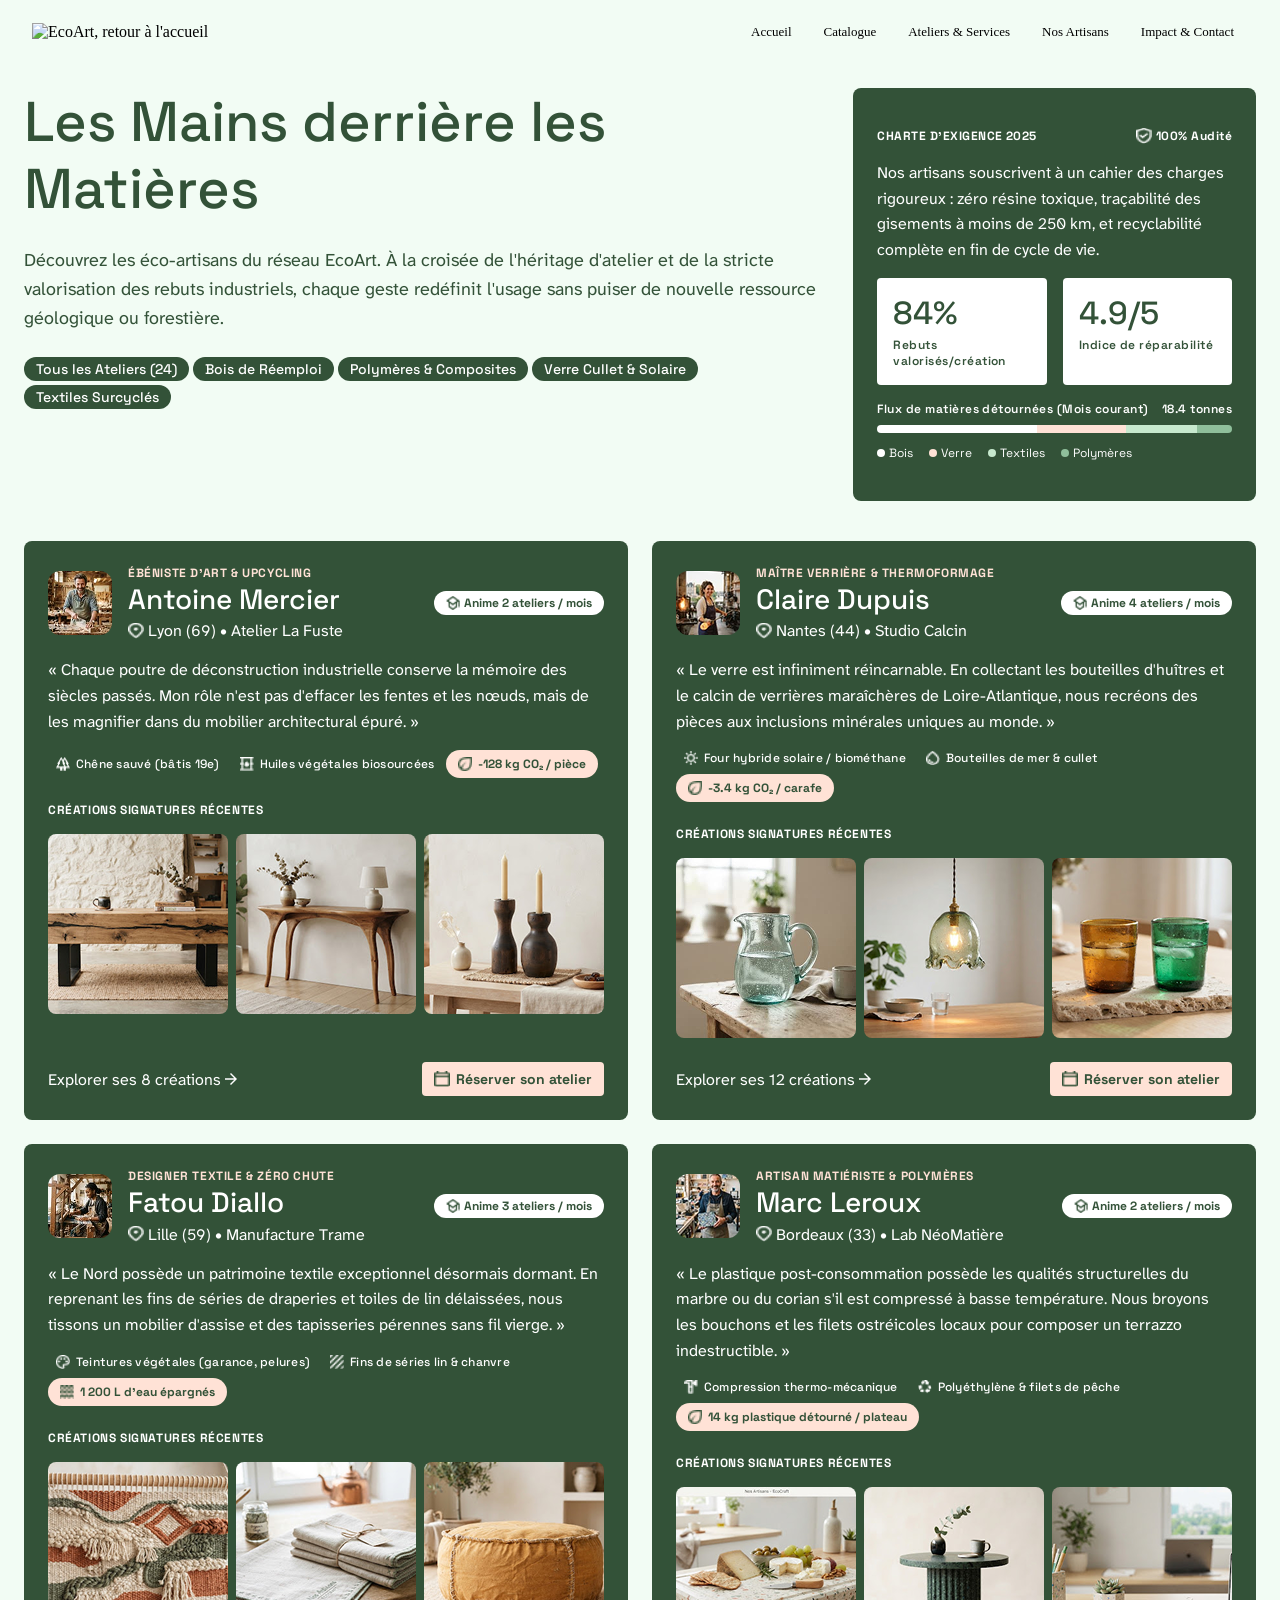
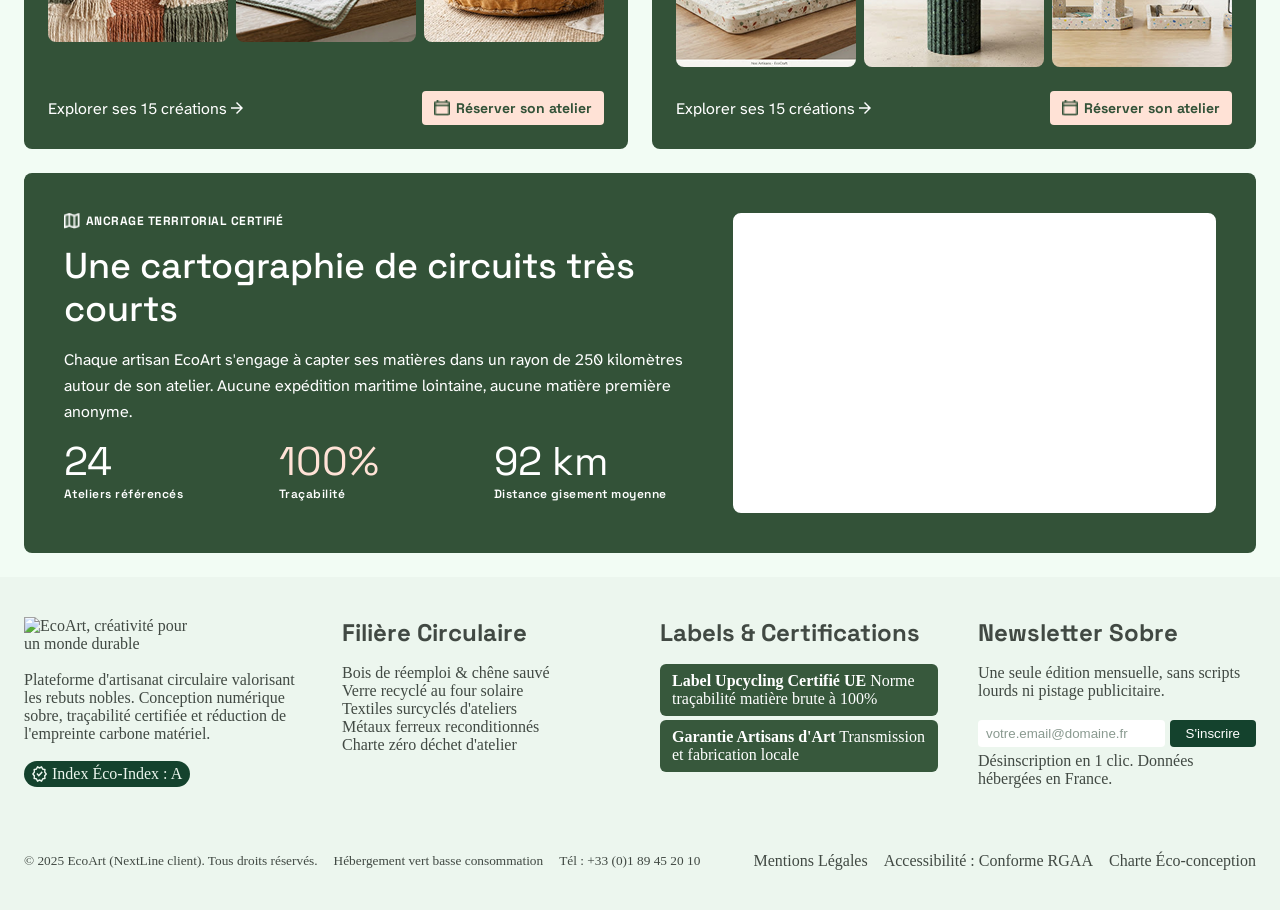
==== commit 0414f8a9: "Cherches a pusher" ====
--- a/artisans.html
+++ b/artisans.html
@@ -4,7 +4,6 @@
 <head>
     <meta charset="UTF-8">
     <meta name="viewport" content="width=device-width, initial-scale=1.0">
-    <link rel="icon" type="image/x-icon" href="./assets/icons/favicon.ico">
     <link rel="stylesheet" href="css/styles.css">
     <link rel="stylesheet" href="css/variables.css">
     <link rel="stylesheet" href="./css/responsive.css">
@@ -21,7 +20,7 @@
      <header class="header">
         <nav class="nav" >
             <a href="index.html" class="logo">
-                <img src="./assets/images/LogoEcoArt.png" alt="EcoArt, retour à l'accueil">
+                <img src="./assets/images/Logo EcoArt.png" alt="EcoArt, retour à l'accueil">
             </a>
 
             <input type="checkbox" id="toggle" class="toggle" >
@@ -67,7 +66,7 @@
                     <div class="charte-top">
                         <small>CHARTE D'EXIGENCE 2025</small>
                         <div class="audit">
-                            <img src="assets/icons/sheald.png" alt="shield icon">
+                            <img src="assets/icons/sheald.png" alt="shield">
                             <small>100% Audité</small>
                         </div>
                     </div>
@@ -108,18 +107,18 @@
                         <div class="card card1" id="artisan-bois">
                             <div class="card-top">
                                 <div class="headcard">
-                                    <img src="assets/images/woodworker.png" alt="woodworker artisan Antoine Mercier">
+                                    <img src="assets/images/woodworker.png" alt="woodworker">
                                     <div class="right">
                                         <small>ÉBÉNISTE D'ART & UPCYCLING</small>
                                         <h2>Antoine Mercier</h2>
                                         <div class="location">
-                                            <img src="assets/icons/mapselectionicon.png" alt="selectionicon icon ">
+                                            <img src="assets/icons/mapselectionicon.png" alt="selectionicon">
                                             <span>Lyon (69) • Atelier La Fuste</span>
                                         </div>
                                     </div>
                                 </div>
                                 <div class="smalltitle">
-                                    <img src="assets/icons/craduationgapicon.png" alt="icone graduation cap">
+                                    <img src="assets/icons/craduationgapicon.png" alt="graduationcap">
                                     <span>Anime 2 ateliers / mois</span>
                                 </div>
                             </div>
@@ -128,31 +127,31 @@
                                 les magnifier dans du mobilier architectural épuré. »</p>
                             <div class="details">
                                 <div class="badge">
-                                    <img src="assets/icons/treelineicon.png" alt="arbres icon">
+                                    <img src="assets/icons/treelineicon.png" alt="treeline">
                                     <span>Chêne sauvé (bâtis 19e)</span>
                                 </div>
                                 <div class="badge">
-                                    <img src="assets/icons/oilcontainericon.png" alt="huile icon">
+                                    <img src="assets/icons/oilcontainericon.png" alt="oilcontainer">
                                     <span>Huiles végétales biosourcées</span>
                                 </div>
                                 <div class="eco-pill">
-                                    <img src="assets/icons/leaficon.png" alt="feuille icon">
+                                    <img src="assets/icons/leaficon.png" alt="leaficon">
                                     <span>-128 kg CO₂ / pièce</span>
                                 </div>
                             </div>
                             <small class="gallery-title">CRÉATIONS SIGNATURES RÉCENTES</small>
                             <div class="products">
-                                <a href="produits.html"><img src="assets/images/woodtable.png" alt="table en bois"></a>
-                                <a href="produits.html"><img src="assets/images/fourlegstable.png" alt="table à quatre pieds"></a>
-                                <a href="produits.html"><img src="assets/images/candles.png" alt="bougies"></a>
+                                <a href="produits.html"><img src="assets/images/woodtable.png" alt="woodtable"></a>
+                                <a href="produits.html"><img src="assets/images/fourlegstable.png" alt="four legs table"></a>
+                                <a href="produits.html"><img src="assets/images/candles.png" alt="candles"></a>
                             </div>
                             <div class="card-footer">
                                 <a class="byad" href="produits.html" class="explore">
                                     <span>Explorer ses 8 créations</span>
-                                    <img src="assets/icons/arrowicon.png" alt="flèche icon">
+                                    <img src="assets/icons/arrowicon.png" alt="arrowicon">
                                 </a>
                                 <button type="button" onclick="location.href='services.html'">
-                                    <img src="assets/icons/sechadualeicon.png" alt="schedule icon">
+                                    <img src="assets/icons/sechadualeicon.png" alt="scheduleicon">
                                     Réserver son atelier
                                 </button>
                             </div>
@@ -161,18 +160,18 @@
                         <div class="card card2" id="artisan-verre">
                             <div class="card-top">
                                 <div class="headcard">
-                                    <img src="assets/images/glassworker.png" alt="glassworker artisan Claire Dupuis">
+                                    <img src="assets/images/glassworker.png" alt="glassworker">
                                     <div class="right">
                                         <small>MAÎTRE VERRIÈRE & THERMOFORMAGE</small>
                                         <h2>Claire Dupuis</h2>
                                         <div class="location">
-                                            <img src="assets/icons/mapselectionicon.png" alt="position icon">
+                                            <img src="assets/icons/mapselectionicon.png" alt="selectionicon">
                                             <span>Nantes (44) • Studio Calcin</span>
                                         </div>
                                     </div>
                                 </div>
                                 <div class="smalltitle">
-                                    <img src="assets/icons/craduationgapicon.png" alt="graduation cap icon">
+                                    <img src="assets/icons/craduationgapicon.png" alt="graduationcapicon">
                                     <span>Anime 4 ateliers / mois</span>
                                 </div>
                             </div>
@@ -181,31 +180,31 @@
                                 pièces aux inclusions minérales uniques au monde. »</p>
                             <div class="details">
                                 <div class="badge">
-                                    <img src="assets/icons/sunicon.png" alt="soleil icon">
+                                    <img src="assets/icons/sunicon.png" alt="sunicon">
                                     <span>Four hybride solaire / biométhane</span>
                                 </div>
                                 <div class="badge">
-                                    <img src="assets/icons/waterdroopicon.png" alt="goutte d'eau icon">
+                                    <img src="assets/icons/waterdroopicon.png" alt="waterdropicon">
                                     <span>Bouteilles de mer & cullet</span>
                                 </div>
                                 <div class="eco-pill">
-                                    <img src="assets/icons/leaficon.png" alt="feuille icon">
+                                    <img src="assets/icons/leaficon.png" alt="">
                                     <span>-3.4 kg CO₂ / carafe</span>
                                 </div>
                             </div>
                             <small class="gallery-title">CRÉATIONS SIGNATURES RÉCENTES</small>
                             <div class="products">
                                 <a href="produits.html"><img src="assets/images/vase.png" alt="vase"></a>
-                                <a href="produits.html"><img src="assets/images/lightball.png" alt="boule lumineuse"></a>
-                                <a href="produits.html"><img src="assets/images/glass.png" alt="verre"></a>
+                                <a href="produits.html"><img src="assets/images/lightball.png" alt="lightball"></a>
+                                <a href="produits.html"><img src="assets/images/glass.png" alt="glass"></a>
                             </div>
                             <div class="card-footer">
                                 <a class="byad" href="produits.html" class="explore">
                                     <span>Explorer ses 12 créations</span>
-                                    <img src="assets/icons/arrowicon.png" alt="flèche icon">
+                                    <img src="assets/icons/arrowicon.png" alt="arrowicon">
                                 </a>
                                 <button type="button" onclick="location.href='services.html'">
-                                    <img src="assets/icons/sechadualeicon.png" alt="schedule icon">
+                                    <img src="assets/icons/sechadualeicon.png" alt="scheduleicon">
                                     Réserver son atelier
                                 </button>
                             </div>
@@ -219,13 +218,13 @@
                                         <small>DESIGNER TEXTILE & ZÉRO CHUTE</small>
                                         <h2>Fatou Diallo</h2>
                                         <div class="location">
-                                            <img src="assets/icons/mapselectionicon.png" alt="position icon">
+                                            <img src="assets/icons/mapselectionicon.png" alt="selectionicon">
                                             <span>Lille (59) • Manufacture Trame</span>
                                         </div>
                                     </div>
                                 </div>
                                 <div class="smalltitle">
-                                    <img src="assets/icons/craduationgapicon.png" alt="graduation cap icon">
+                                    <img src="assets/icons/craduationgapicon.png" alt="graduationcapicon">
                                     <span>Anime 3 ateliers / mois</span>
                                 </div>
                             </div>
@@ -234,15 +233,15 @@
                                 tissons un mobilier d'assise et des tapisseries pérennes sans fil vierge. »</p>
                             <div class="details">
                                 <div class="badge">
-                                    <img src="assets/icons/paintingicon.png" alt="palette icon">
+                                    <img src="assets/icons/paintingicon.png" alt="paintingicon">
                                     <span>Teintures végétales (garance, pelures)</span>
                                 </div>
                                 <div class="badge">
-                                    <img src="assets/icons/finsicon.png" alt="fins icon">
+                                    <img src="assets/icons/finsicon.png" alt="finsicon">
                                     <span>Fins de séries lin & chanvre</span>
                                 </div>
                                 <div class="eco-pill">
-                                    <img src="assets/icons/leuaicon.png" alt="goutte d'eau icon">
+                                    <img src="assets/icons/leuaicon.png" alt="watericon">
                                     <span>1 200 L d'eau épargnés</span>
                                 </div>
                             </div>
@@ -255,10 +254,10 @@
                             <div class="card-footer">
                                 <a class="byad" href="produits.html" class="explore">
                                     <span>Explorer ses 15 créations</span>
-                                    <img src="assets/icons/arrowicon.png" alt="flèche icon">
+                                    <img src="assets/icons/arrowicon.png" alt="arrowicon">
                                 </a>
                                 <button type="button" onclick="location.href='services.html'">
-                                    <img src="assets/icons/sechadualeicon.png" alt="planning icon">
+                                    <img src="assets/icons/sechadualeicon.png" alt="scheduleicon">
                                     Réserver son atelier
                                 </button>
                             </div>
@@ -272,13 +271,13 @@
                                         <small>ARTISAN MATIÉRISTE & POLYMÈRES</small>
                                         <h2>Marc Leroux</h2>
                                         <div class="location">
-                                            <img src="assets/icons/mapselectionicon.png" alt="position icon">
+                                            <img src="assets/icons/mapselectionicon.png" alt="selectionicon">
                                             <span>Bordeaux (33) • Lab NéoMatière</span>
                                         </div>
                                     </div>
                                 </div>
                                 <div class="smalltitle">
-                                    <img src="assets/icons/craduationgapicon.png" alt="graduation cap icon">
+                                    <img src="assets/icons/craduationgapicon.png" alt="graduationcapicon">
                                     <span>Anime 2 ateliers / mois</span>
                                 </div>
                             </div>
@@ -288,31 +287,31 @@
                                 indestructible. »</p>
                             <div class="details">
                                 <div class="badge">
-                                    <img src="assets/icons/hammericon.png" alt="marteau icon">
+                                    <img src="assets/icons/hammericon.png" alt="hammericon">
                                     <span>Compression thermo-mécanique</span>
                                 </div>
                                 <div class="badge">
-                                    <img src="assets/icons/recyclingicon.png" alt="recyclage icon">
+                                    <img src="assets/icons/recyclingicon.png" alt="recyclingicon">
                                     <span>Polyéthylène & filets de pêche</span>
                                 </div>
                                 <div class="eco-pill">
-                                    <img src="assets/icons/leaficon.png" alt="feuille icon">
+                                    <img src="assets/icons/leaficon.png" alt="leaficon">
                                     <span>14 kg plastique détourné / plateau</span>
                                 </div>
                             </div>
                             <small class="gallery-title">CRÉATIONS SIGNATURES RÉCENTES</small>
                             <div class="products">
-                                <a href="produits.html"><img src="assets/images/cuttingboard.png" alt="planche à découper"></a>
+                                <a href="produits.html"><img src="assets/images/cuttingboard.png" alt="cuttingboard"></a>
                                 <a href="produits.html"><img src="assets/images/table.png" alt="table"></a>
-                                <a href="produits.html"><img src="assets/images/plants.png" alt="plantes"></a>
+                                <a href="produits.html"><img src="assets/images/plants.png" alt="plants"></a>
                             </div>
                             <div class="card-footer">
                                 <a class="byad" href="produits.html" class="explore">
                                     <span>Explorer ses 15 créations</span>
-                                    <img src="assets/icons/arrowicon.png" alt="flèche icon">
+                                    <img src="assets/icons/arrowicon.png" alt="arrowicon">
                                 </a>
                                 <button type="button" onclick="location.href='services.html'">
-                                    <img src="assets/icons/sechadualeicon.png" alt="planning icon">
+                                    <img src="assets/icons/sechadualeicon.png" alt="scheduleicon">
                                     Réserver son atelier
                                 </button>
                             </div>
@@ -321,7 +320,7 @@
                     <div class="card5">
                         <div class="card5-left">
                             <div class="card5-label">
-                                <img src="assets/icons/mapicon.png" alt="map icon">
+                                <img src="assets/icons/mapicon.png" alt="mapicon">
                                 <span>ANCRAGE TERRITORIAL CERTIFIÉ</span>
                             </div>
                             <div class="card5-text">
@@ -359,7 +358,7 @@
         <div class="container">
             <div class="brand">
                 <a href="index.html" class="footer-logo">
-                    <img src="assets/images/LogoEcoArt.png" alt="EcoArt, créativité pour un monde durable">
+                    <img src="assets/images/Logo EcoArt.png" alt="EcoArt, créativité pour un monde durable">
                 </a>
                 <div class="index-eco">
                     <p>Plateforme d'artisanat circulaire valorisant
--- a/css/styles.css
+++ b/css/styles.css
@@ -1,3 +1,5 @@
+<<<<<<< HEAD
+=======
 * {
     box-sizing: border-box;
 }
@@ -3796,4 +3798,5 @@
     text-decoration: underline;
     cursor: pointer;
     color: var(--raw-green-900);
-}+}
+>>>>>>> develop
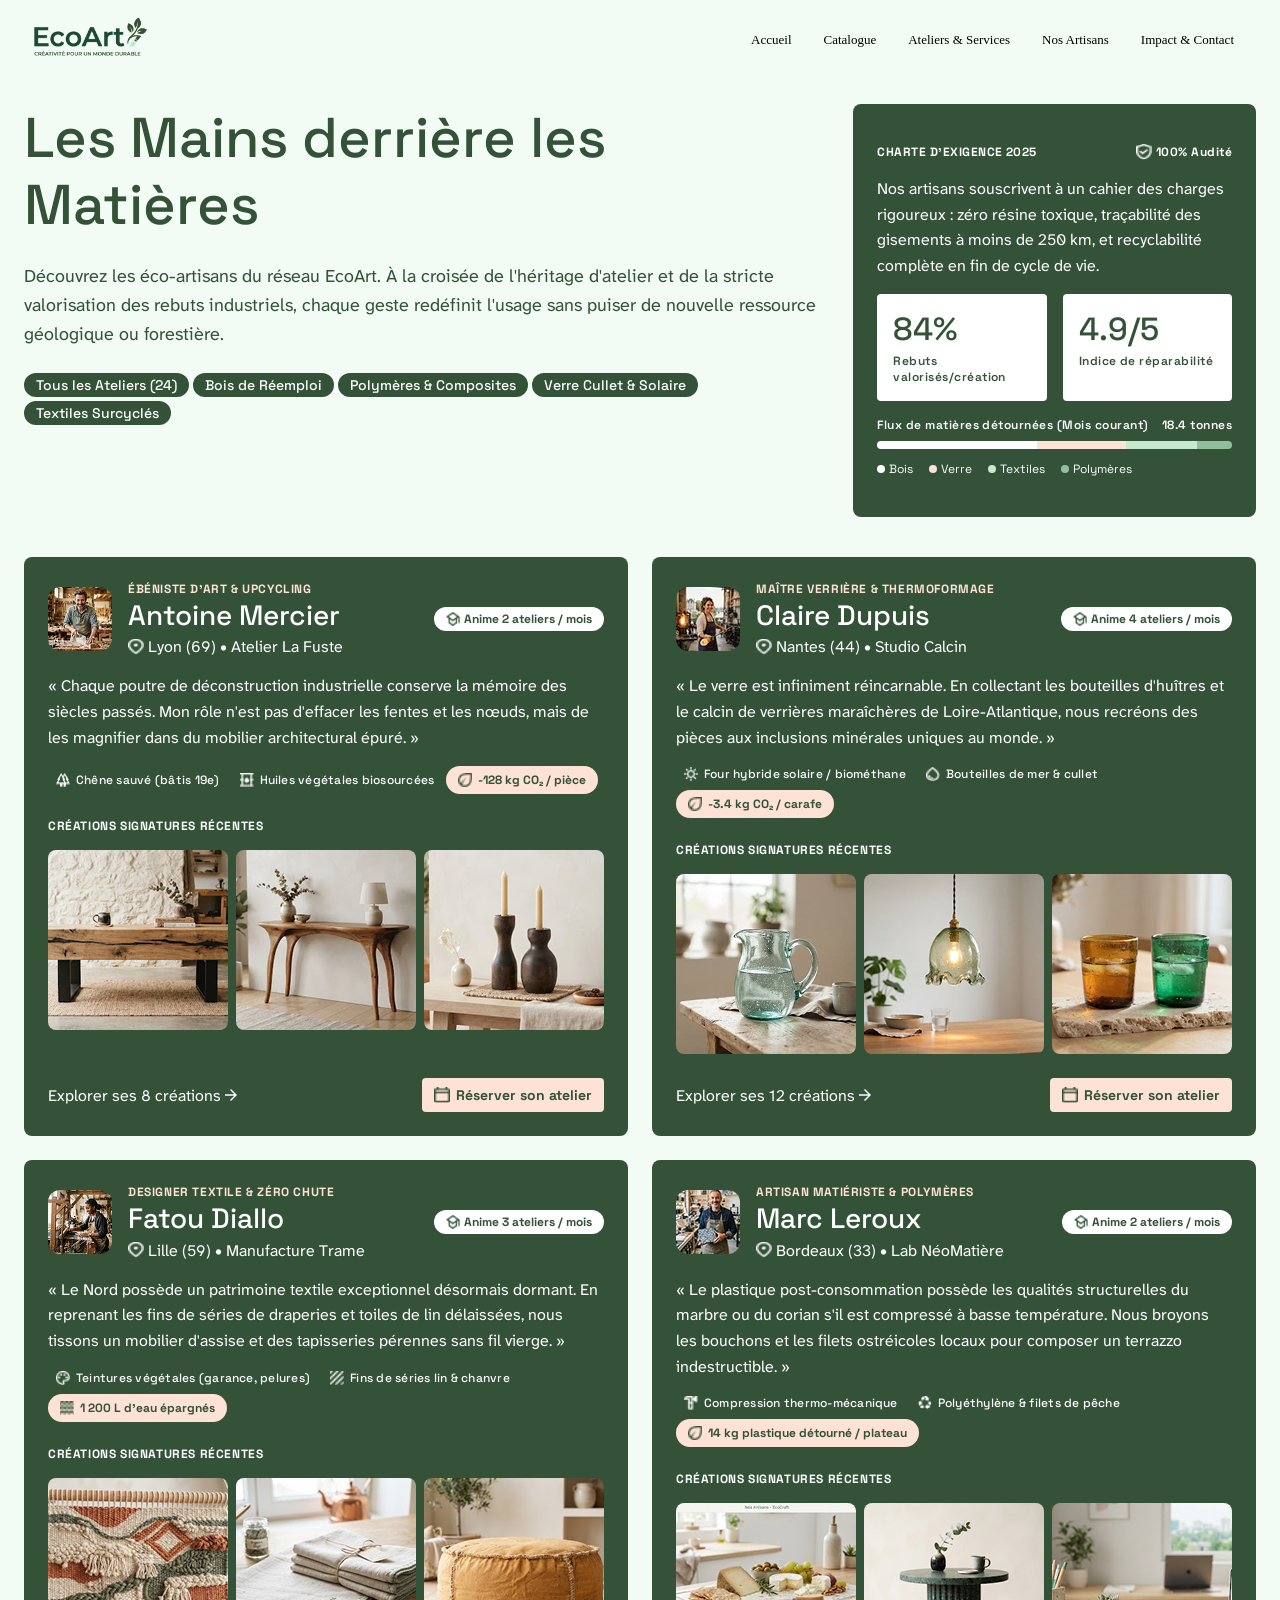
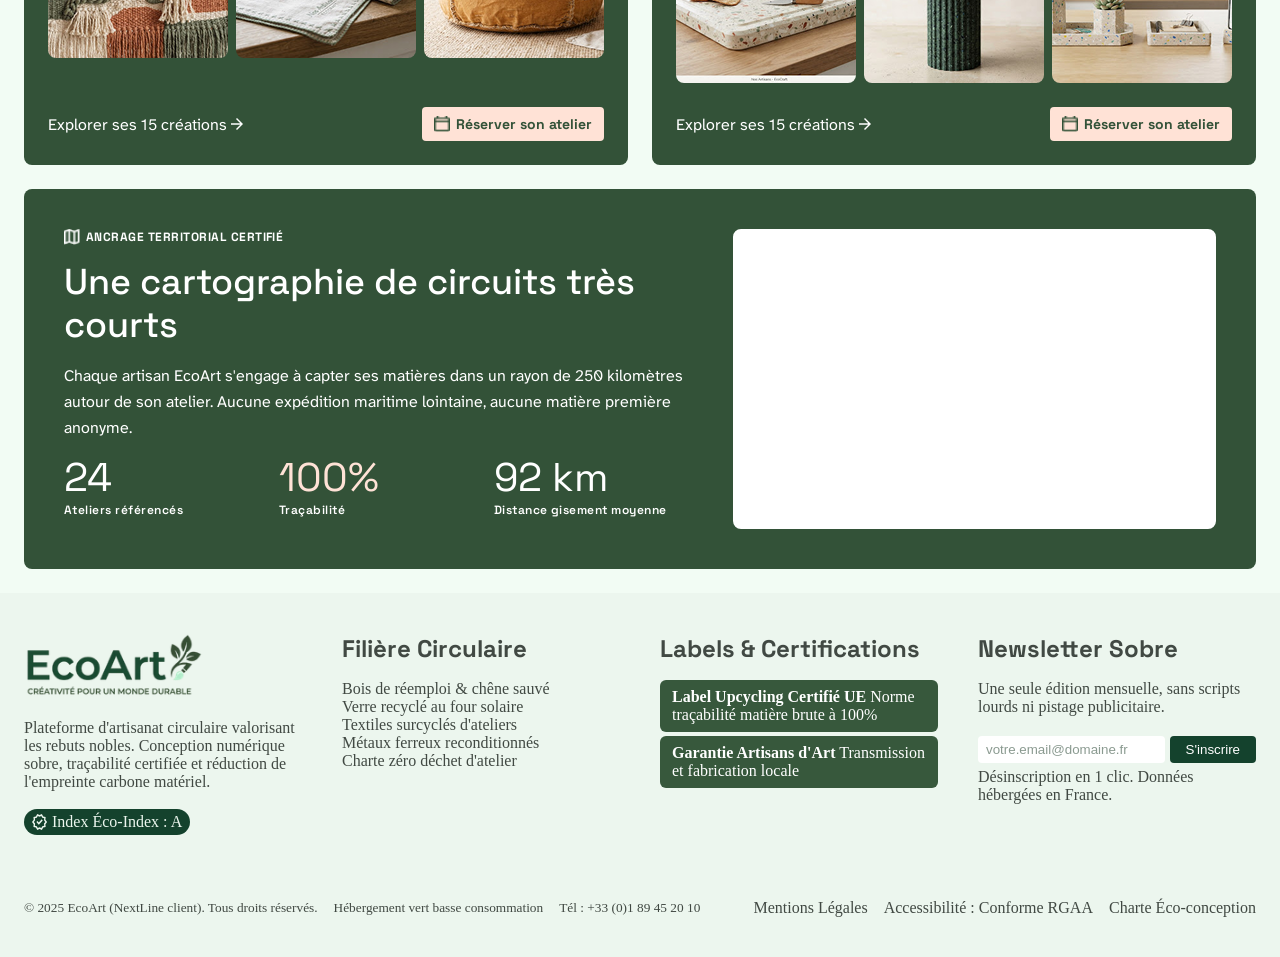
==== commit 9706e2e9: "Push my contact page" ====
--- a/artisans.html
+++ b/artisans.html
@@ -4,6 +4,7 @@
 <head>
     <meta charset="UTF-8">
     <meta name="viewport" content="width=device-width, initial-scale=1.0">
+    <link rel="icon" type="image/x-icon" href="./assets/icons/favicon.ico">
     <link rel="stylesheet" href="css/styles.css">
     <link rel="stylesheet" href="css/variables.css">
     <link rel="stylesheet" href="./css/responsive.css">
@@ -20,7 +21,7 @@
      <header class="header">
         <nav class="nav" >
             <a href="index.html" class="logo">
-                <img src="./assets/images/Logo EcoArt.png" alt="EcoArt, retour à l'accueil">
+                <img src="./assets/images/LogoEcoArt.png" alt="EcoArt, retour à l'accueil">
             </a>
 
             <input type="checkbox" id="toggle" class="toggle" >
@@ -66,7 +67,7 @@
                     <div class="charte-top">
                         <small>CHARTE D'EXIGENCE 2025</small>
                         <div class="audit">
-                            <img src="assets/icons/sheald.png" alt="shield">
+                            <img src="assets/icons/sheald.png" alt="shield icon">
                             <small>100% Audité</small>
                         </div>
                     </div>
@@ -107,18 +108,18 @@
                         <div class="card card1" id="artisan-bois">
                             <div class="card-top">
                                 <div class="headcard">
-                                    <img src="assets/images/woodworker.png" alt="woodworker">
+                                    <img src="assets/images/woodworker.png" alt="woodworker artisan Antoine Mercier">
                                     <div class="right">
                                         <small>ÉBÉNISTE D'ART & UPCYCLING</small>
                                         <h2>Antoine Mercier</h2>
                                         <div class="location">
-                                            <img src="assets/icons/mapselectionicon.png" alt="selectionicon">
+                                            <img src="assets/icons/mapselectionicon.png" alt="selectionicon icon ">
                                             <span>Lyon (69) • Atelier La Fuste</span>
                                         </div>
                                     </div>
                                 </div>
                                 <div class="smalltitle">
-                                    <img src="assets/icons/craduationgapicon.png" alt="graduationcap">
+                                    <img src="assets/icons/craduationgapicon.png" alt="icone graduation cap">
                                     <span>Anime 2 ateliers / mois</span>
                                 </div>
                             </div>
@@ -127,31 +128,31 @@
                                 les magnifier dans du mobilier architectural épuré. »</p>
                             <div class="details">
                                 <div class="badge">
-                                    <img src="assets/icons/treelineicon.png" alt="treeline">
+                                    <img src="assets/icons/treelineicon.png" alt="arbres icon">
                                     <span>Chêne sauvé (bâtis 19e)</span>
                                 </div>
                                 <div class="badge">
-                                    <img src="assets/icons/oilcontainericon.png" alt="oilcontainer">
+                                    <img src="assets/icons/oilcontainericon.png" alt="huile icon">
                                     <span>Huiles végétales biosourcées</span>
                                 </div>
                                 <div class="eco-pill">
-                                    <img src="assets/icons/leaficon.png" alt="leaficon">
+                                    <img src="assets/icons/leaficon.png" alt="feuille icon">
                                     <span>-128 kg CO₂ / pièce</span>
                                 </div>
                             </div>
                             <small class="gallery-title">CRÉATIONS SIGNATURES RÉCENTES</small>
                             <div class="products">
-                                <a href="produits.html"><img src="assets/images/woodtable.png" alt="woodtable"></a>
-                                <a href="produits.html"><img src="assets/images/fourlegstable.png" alt="four legs table"></a>
-                                <a href="produits.html"><img src="assets/images/candles.png" alt="candles"></a>
+                                <a href="produits.html"><img src="assets/images/woodtable.png" alt="table en bois"></a>
+                                <a href="produits.html"><img src="assets/images/fourlegstable.png" alt="table à quatre pieds"></a>
+                                <a href="produits.html"><img src="assets/images/candles.png" alt="bougies"></a>
                             </div>
                             <div class="card-footer">
                                 <a class="byad" href="produits.html" class="explore">
                                     <span>Explorer ses 8 créations</span>
-                                    <img src="assets/icons/arrowicon.png" alt="arrowicon">
+                                    <img src="assets/icons/arrowicon.png" alt="flèche icon">
                                 </a>
                                 <button type="button" onclick="location.href='services.html'">
-                                    <img src="assets/icons/sechadualeicon.png" alt="scheduleicon">
+                                    <img src="assets/icons/sechadualeicon.png" alt="schedule icon">
                                     Réserver son atelier
                                 </button>
                             </div>
@@ -160,18 +161,18 @@
                         <div class="card card2" id="artisan-verre">
                             <div class="card-top">
                                 <div class="headcard">
-                                    <img src="assets/images/glassworker.png" alt="glassworker">
+                                    <img src="assets/images/glassworker.png" alt="glassworker artisan Claire Dupuis">
                                     <div class="right">
                                         <small>MAÎTRE VERRIÈRE & THERMOFORMAGE</small>
                                         <h2>Claire Dupuis</h2>
                                         <div class="location">
-                                            <img src="assets/icons/mapselectionicon.png" alt="selectionicon">
+                                            <img src="assets/icons/mapselectionicon.png" alt="position icon">
                                             <span>Nantes (44) • Studio Calcin</span>
                                         </div>
                                     </div>
                                 </div>
                                 <div class="smalltitle">
-                                    <img src="assets/icons/craduationgapicon.png" alt="graduationcapicon">
+                                    <img src="assets/icons/craduationgapicon.png" alt="graduation cap icon">
                                     <span>Anime 4 ateliers / mois</span>
                                 </div>
                             </div>
@@ -180,31 +181,31 @@
                                 pièces aux inclusions minérales uniques au monde. »</p>
                             <div class="details">
                                 <div class="badge">
-                                    <img src="assets/icons/sunicon.png" alt="sunicon">
+                                    <img src="assets/icons/sunicon.png" alt="soleil icon">
                                     <span>Four hybride solaire / biométhane</span>
                                 </div>
                                 <div class="badge">
-                                    <img src="assets/icons/waterdroopicon.png" alt="waterdropicon">
+                                    <img src="assets/icons/waterdroopicon.png" alt="goutte d'eau icon">
                                     <span>Bouteilles de mer & cullet</span>
                                 </div>
                                 <div class="eco-pill">
-                                    <img src="assets/icons/leaficon.png" alt="">
+                                    <img src="assets/icons/leaficon.png" alt="feuille icon">
                                     <span>-3.4 kg CO₂ / carafe</span>
                                 </div>
                             </div>
                             <small class="gallery-title">CRÉATIONS SIGNATURES RÉCENTES</small>
                             <div class="products">
                                 <a href="produits.html"><img src="assets/images/vase.png" alt="vase"></a>
-                                <a href="produits.html"><img src="assets/images/lightball.png" alt="lightball"></a>
-                                <a href="produits.html"><img src="assets/images/glass.png" alt="glass"></a>
+                                <a href="produits.html"><img src="assets/images/lightball.png" alt="boule lumineuse"></a>
+                                <a href="produits.html"><img src="assets/images/glass.png" alt="verre"></a>
                             </div>
                             <div class="card-footer">
                                 <a class="byad" href="produits.html" class="explore">
                                     <span>Explorer ses 12 créations</span>
-                                    <img src="assets/icons/arrowicon.png" alt="arrowicon">
+                                    <img src="assets/icons/arrowicon.png" alt="flèche icon">
                                 </a>
                                 <button type="button" onclick="location.href='services.html'">
-                                    <img src="assets/icons/sechadualeicon.png" alt="scheduleicon">
+                                    <img src="assets/icons/sechadualeicon.png" alt="schedule icon">
                                     Réserver son atelier
                                 </button>
                             </div>
@@ -218,13 +219,13 @@
                                         <small>DESIGNER TEXTILE & ZÉRO CHUTE</small>
                                         <h2>Fatou Diallo</h2>
                                         <div class="location">
-                                            <img src="assets/icons/mapselectionicon.png" alt="selectionicon">
+                                            <img src="assets/icons/mapselectionicon.png" alt="position icon">
                                             <span>Lille (59) • Manufacture Trame</span>
                                         </div>
                                     </div>
                                 </div>
                                 <div class="smalltitle">
-                                    <img src="assets/icons/craduationgapicon.png" alt="graduationcapicon">
+                                    <img src="assets/icons/craduationgapicon.png" alt="graduation cap icon">
                                     <span>Anime 3 ateliers / mois</span>
                                 </div>
                             </div>
@@ -233,15 +234,15 @@
                                 tissons un mobilier d'assise et des tapisseries pérennes sans fil vierge. »</p>
                             <div class="details">
                                 <div class="badge">
-                                    <img src="assets/icons/paintingicon.png" alt="paintingicon">
+                                    <img src="assets/icons/paintingicon.png" alt="palette icon">
                                     <span>Teintures végétales (garance, pelures)</span>
                                 </div>
                                 <div class="badge">
-                                    <img src="assets/icons/finsicon.png" alt="finsicon">
+                                    <img src="assets/icons/finsicon.png" alt="fins icon">
                                     <span>Fins de séries lin & chanvre</span>
                                 </div>
                                 <div class="eco-pill">
-                                    <img src="assets/icons/leuaicon.png" alt="watericon">
+                                    <img src="assets/icons/leuaicon.png" alt="goutte d'eau icon">
                                     <span>1 200 L d'eau épargnés</span>
                                 </div>
                             </div>
@@ -254,10 +255,10 @@
                             <div class="card-footer">
                                 <a class="byad" href="produits.html" class="explore">
                                     <span>Explorer ses 15 créations</span>
-                                    <img src="assets/icons/arrowicon.png" alt="arrowicon">
+                                    <img src="assets/icons/arrowicon.png" alt="flèche icon">
                                 </a>
                                 <button type="button" onclick="location.href='services.html'">
-                                    <img src="assets/icons/sechadualeicon.png" alt="scheduleicon">
+                                    <img src="assets/icons/sechadualeicon.png" alt="planning icon">
                                     Réserver son atelier
                                 </button>
                             </div>
@@ -271,13 +272,13 @@
                                         <small>ARTISAN MATIÉRISTE & POLYMÈRES</small>
                                         <h2>Marc Leroux</h2>
                                         <div class="location">
-                                            <img src="assets/icons/mapselectionicon.png" alt="selectionicon">
+                                            <img src="assets/icons/mapselectionicon.png" alt="position icon">
                                             <span>Bordeaux (33) • Lab NéoMatière</span>
                                         </div>
                                     </div>
                                 </div>
                                 <div class="smalltitle">
-                                    <img src="assets/icons/craduationgapicon.png" alt="graduationcapicon">
+                                    <img src="assets/icons/craduationgapicon.png" alt="graduation cap icon">
                                     <span>Anime 2 ateliers / mois</span>
                                 </div>
                             </div>
@@ -287,31 +288,31 @@
                                 indestructible. »</p>
                             <div class="details">
                                 <div class="badge">
-                                    <img src="assets/icons/hammericon.png" alt="hammericon">
+                                    <img src="assets/icons/hammericon.png" alt="marteau icon">
                                     <span>Compression thermo-mécanique</span>
                                 </div>
                                 <div class="badge">
-                                    <img src="assets/icons/recyclingicon.png" alt="recyclingicon">
+                                    <img src="assets/icons/recyclingicon.png" alt="recyclage icon">
                                     <span>Polyéthylène & filets de pêche</span>
                                 </div>
                                 <div class="eco-pill">
-                                    <img src="assets/icons/leaficon.png" alt="leaficon">
+                                    <img src="assets/icons/leaficon.png" alt="feuille icon">
                                     <span>14 kg plastique détourné / plateau</span>
                                 </div>
                             </div>
                             <small class="gallery-title">CRÉATIONS SIGNATURES RÉCENTES</small>
                             <div class="products">
-                                <a href="produits.html"><img src="assets/images/cuttingboard.png" alt="cuttingboard"></a>
+                                <a href="produits.html"><img src="assets/images/cuttingboard.png" alt="planche à découper"></a>
                                 <a href="produits.html"><img src="assets/images/table.png" alt="table"></a>
-                                <a href="produits.html"><img src="assets/images/plants.png" alt="plants"></a>
+                                <a href="produits.html"><img src="assets/images/plants.png" alt="plantes"></a>
                             </div>
                             <div class="card-footer">
                                 <a class="byad" href="produits.html" class="explore">
                                     <span>Explorer ses 15 créations</span>
-                                    <img src="assets/icons/arrowicon.png" alt="arrowicon">
+                                    <img src="assets/icons/arrowicon.png" alt="flèche icon">
                                 </a>
                                 <button type="button" onclick="location.href='services.html'">
-                                    <img src="assets/icons/sechadualeicon.png" alt="scheduleicon">
+                                    <img src="assets/icons/sechadualeicon.png" alt="planning icon">
                                     Réserver son atelier
                                 </button>
                             </div>
@@ -320,7 +321,7 @@
                     <div class="card5">
                         <div class="card5-left">
                             <div class="card5-label">
-                                <img src="assets/icons/mapicon.png" alt="mapicon">
+                                <img src="assets/icons/mapicon.png" alt="map icon">
                                 <span>ANCRAGE TERRITORIAL CERTIFIÉ</span>
                             </div>
                             <div class="card5-text">
@@ -358,7 +359,7 @@
         <div class="container">
             <div class="brand">
                 <a href="index.html" class="footer-logo">
-                    <img src="assets/images/Logo EcoArt.png" alt="EcoArt, créativité pour un monde durable">
+                    <img src="assets/images/LogoEcoArt.png" alt="EcoArt, créativité pour un monde durable">
                 </a>
                 <div class="index-eco">
                     <p>Plateforme d'artisanat circulaire valorisant
--- a/css/styles.css
+++ b/css/styles.css
@@ -1,5 +1,3 @@
-<<<<<<< HEAD
-=======
 * {
     box-sizing: border-box;
 }
@@ -3799,4 +3797,3 @@
     cursor: pointer;
     color: var(--raw-green-900);
 }
->>>>>>> develop
